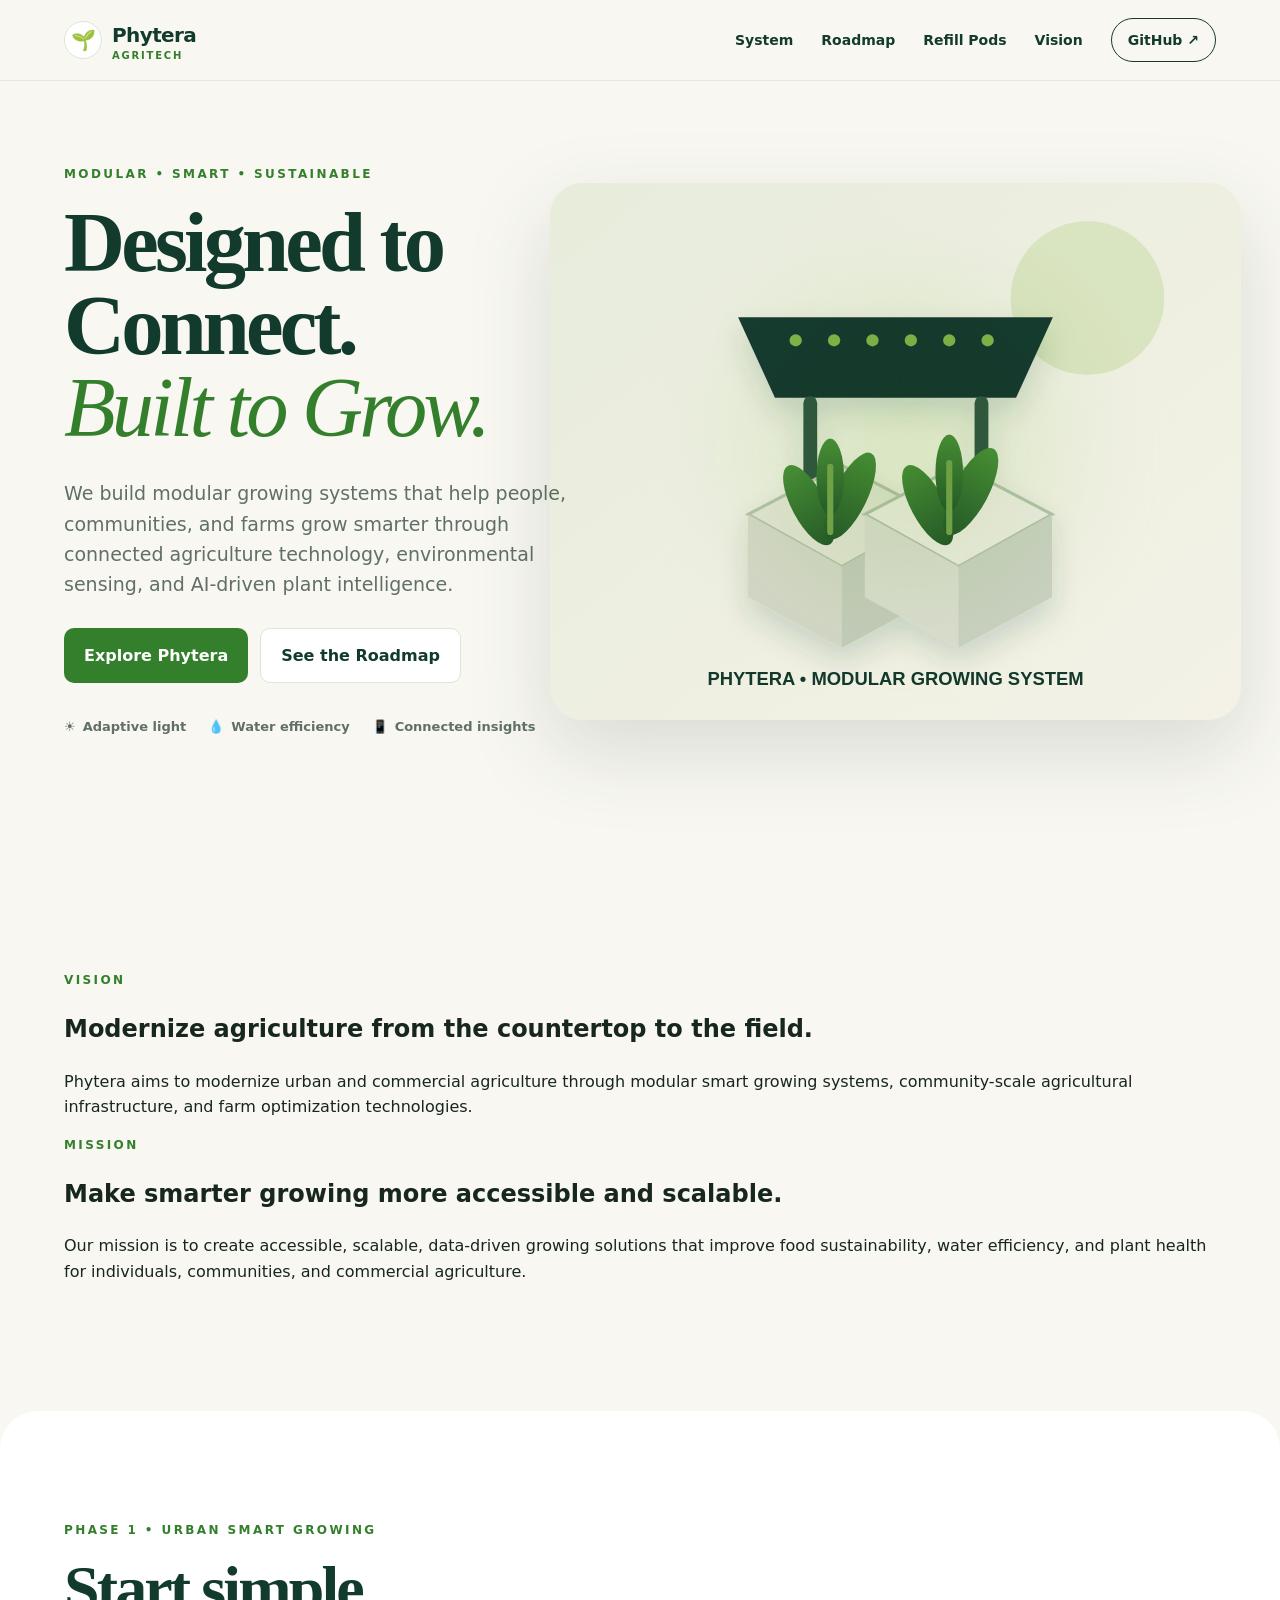
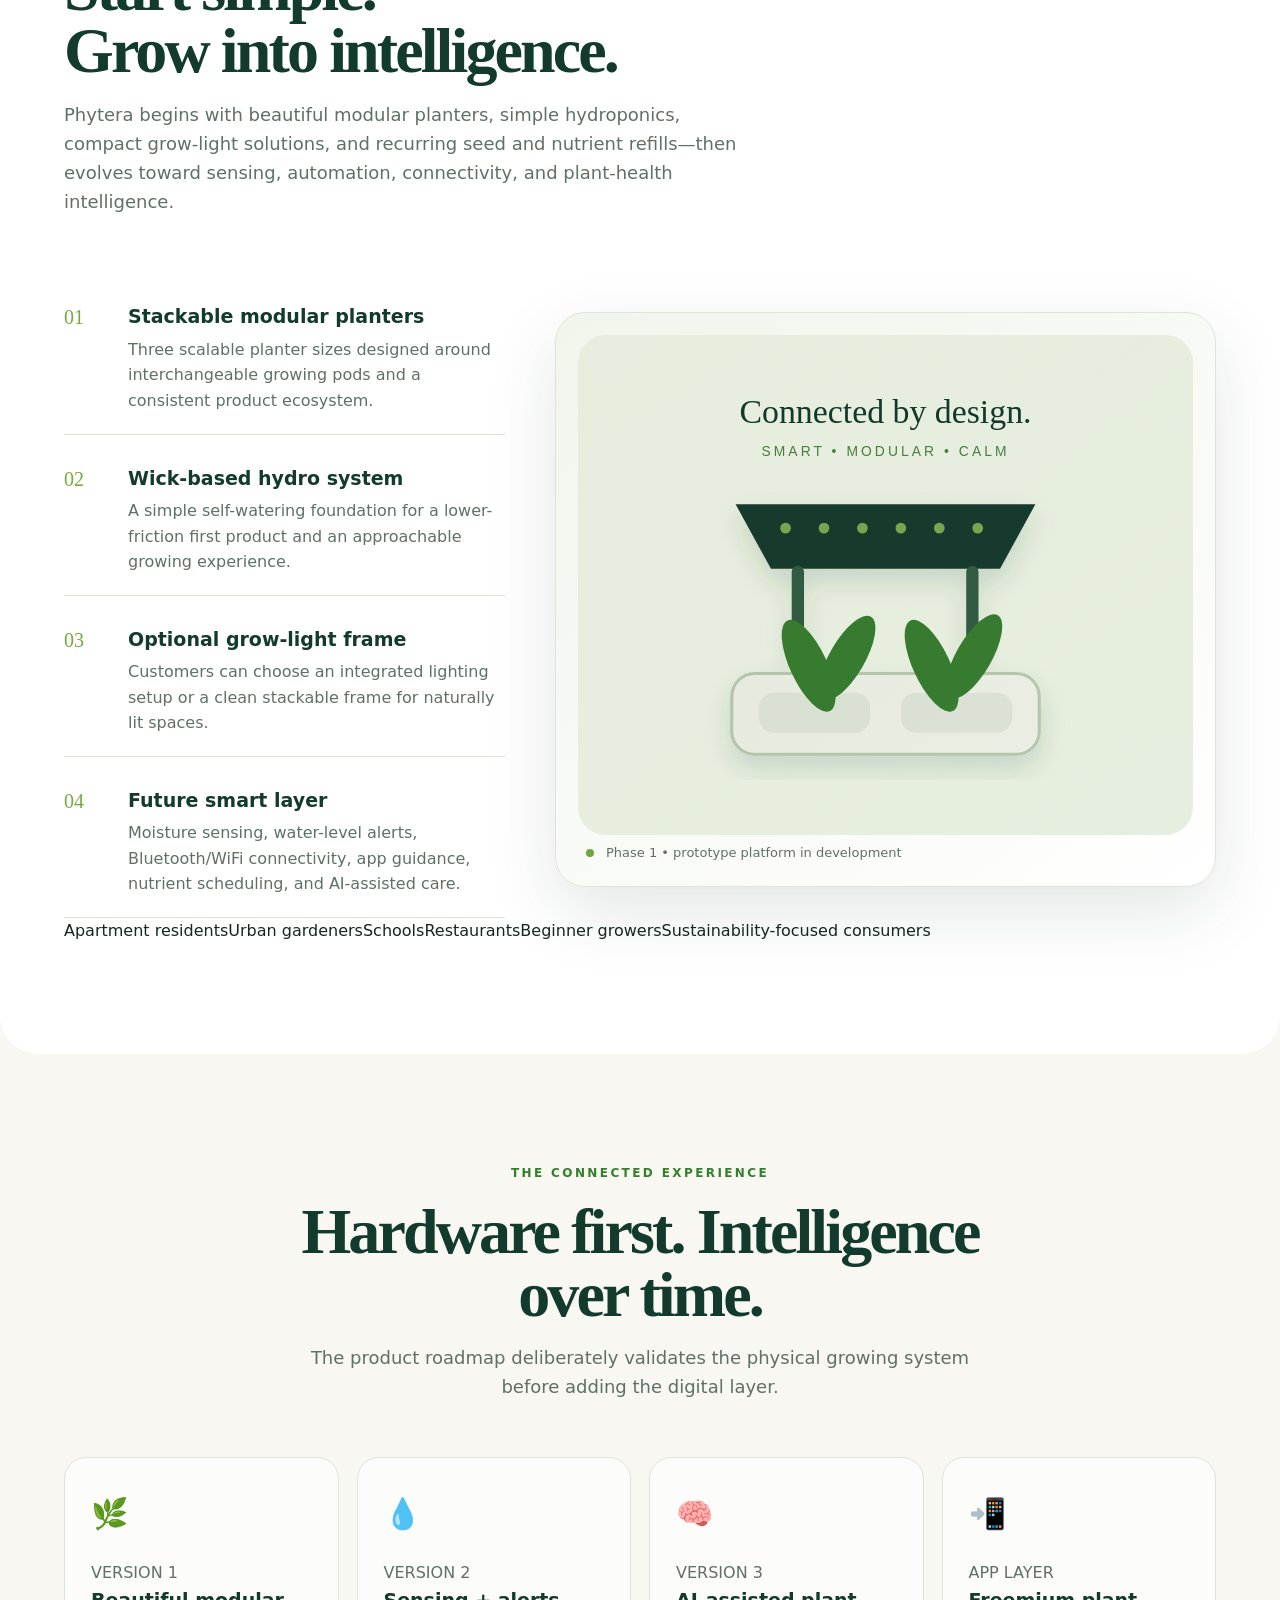
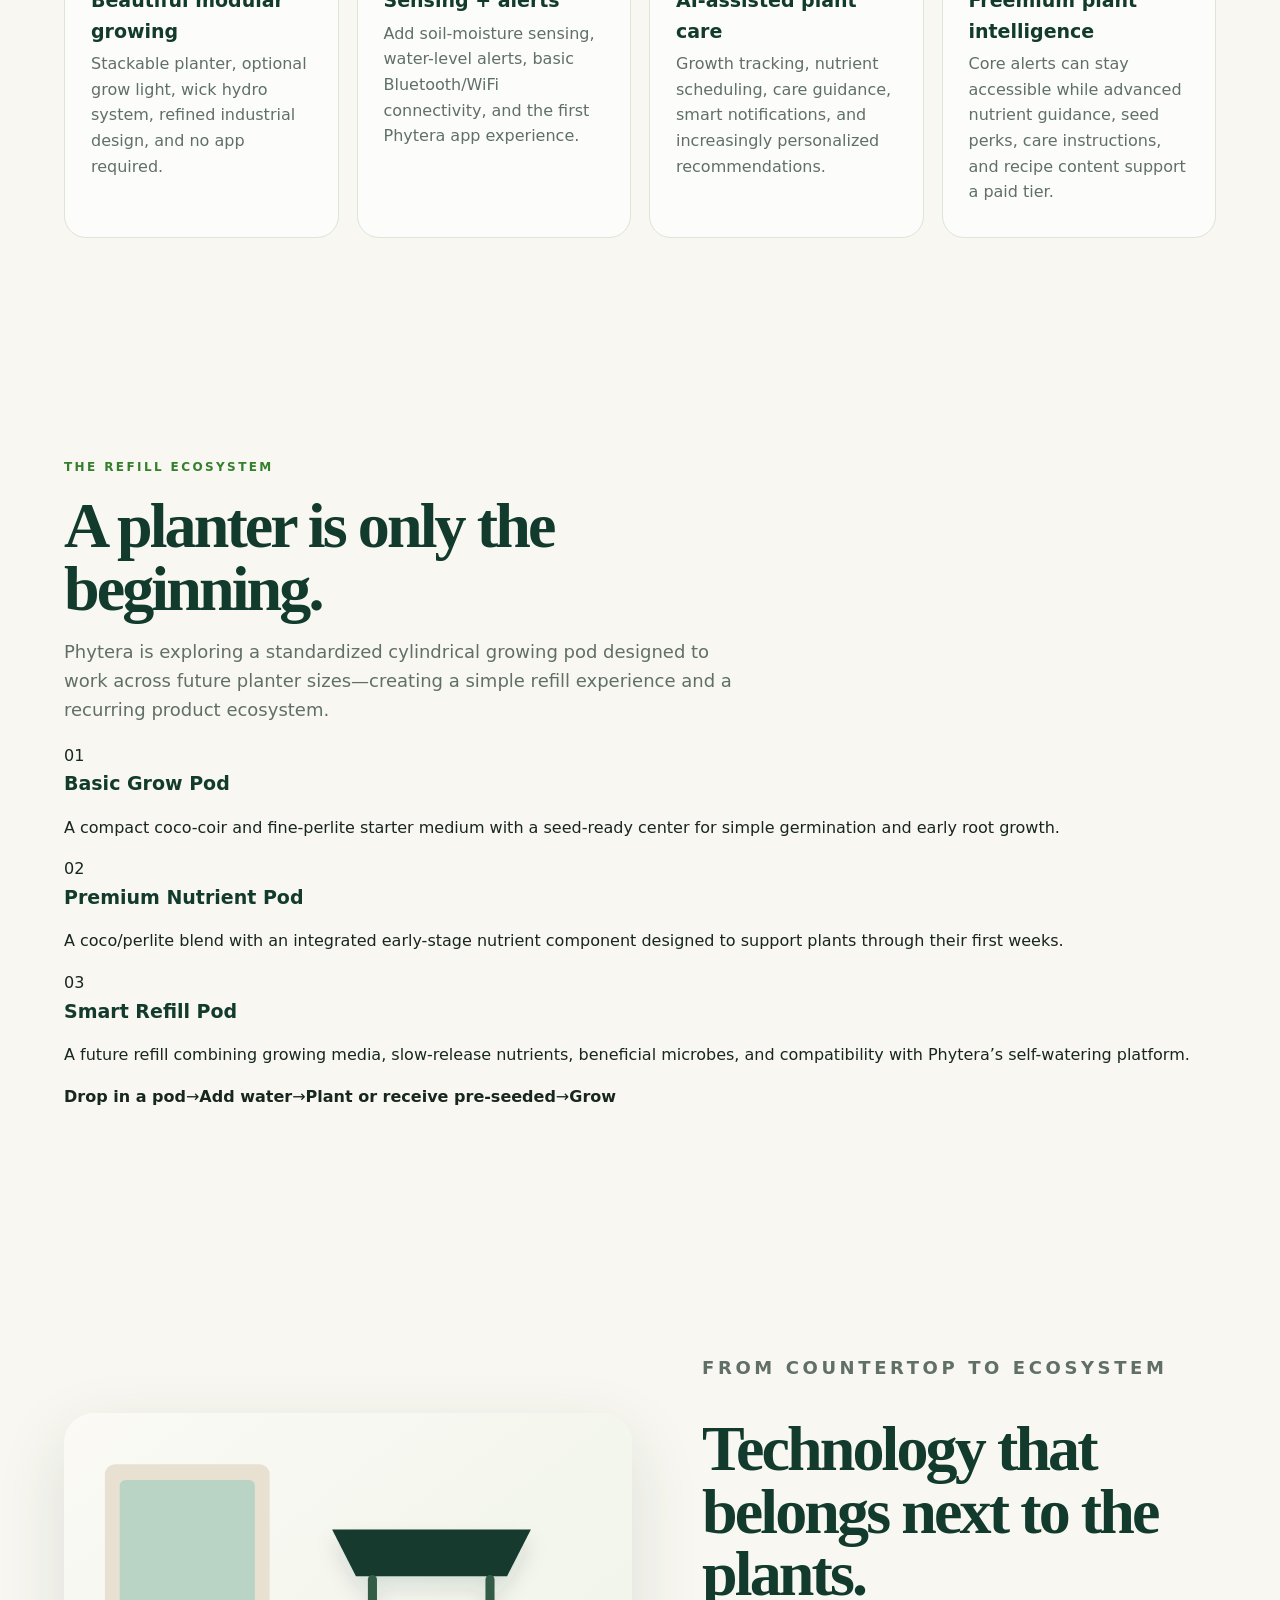
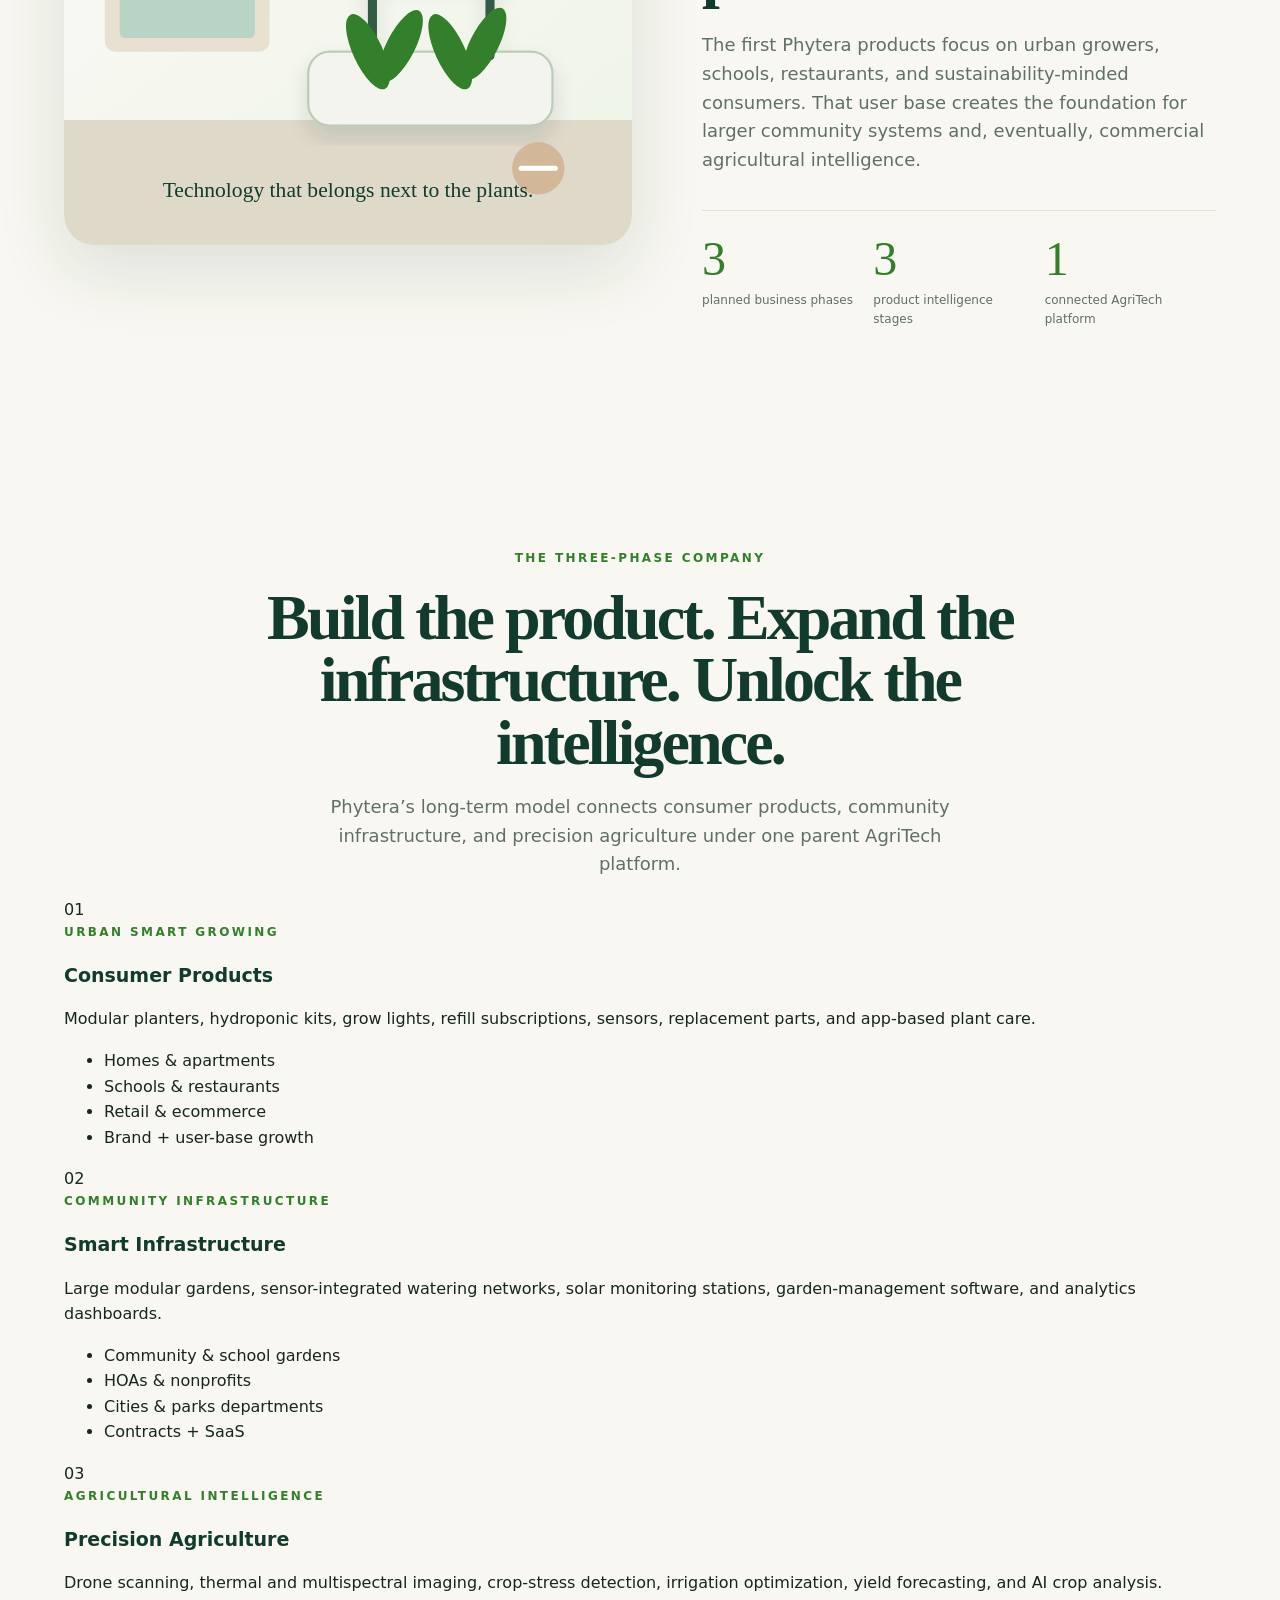
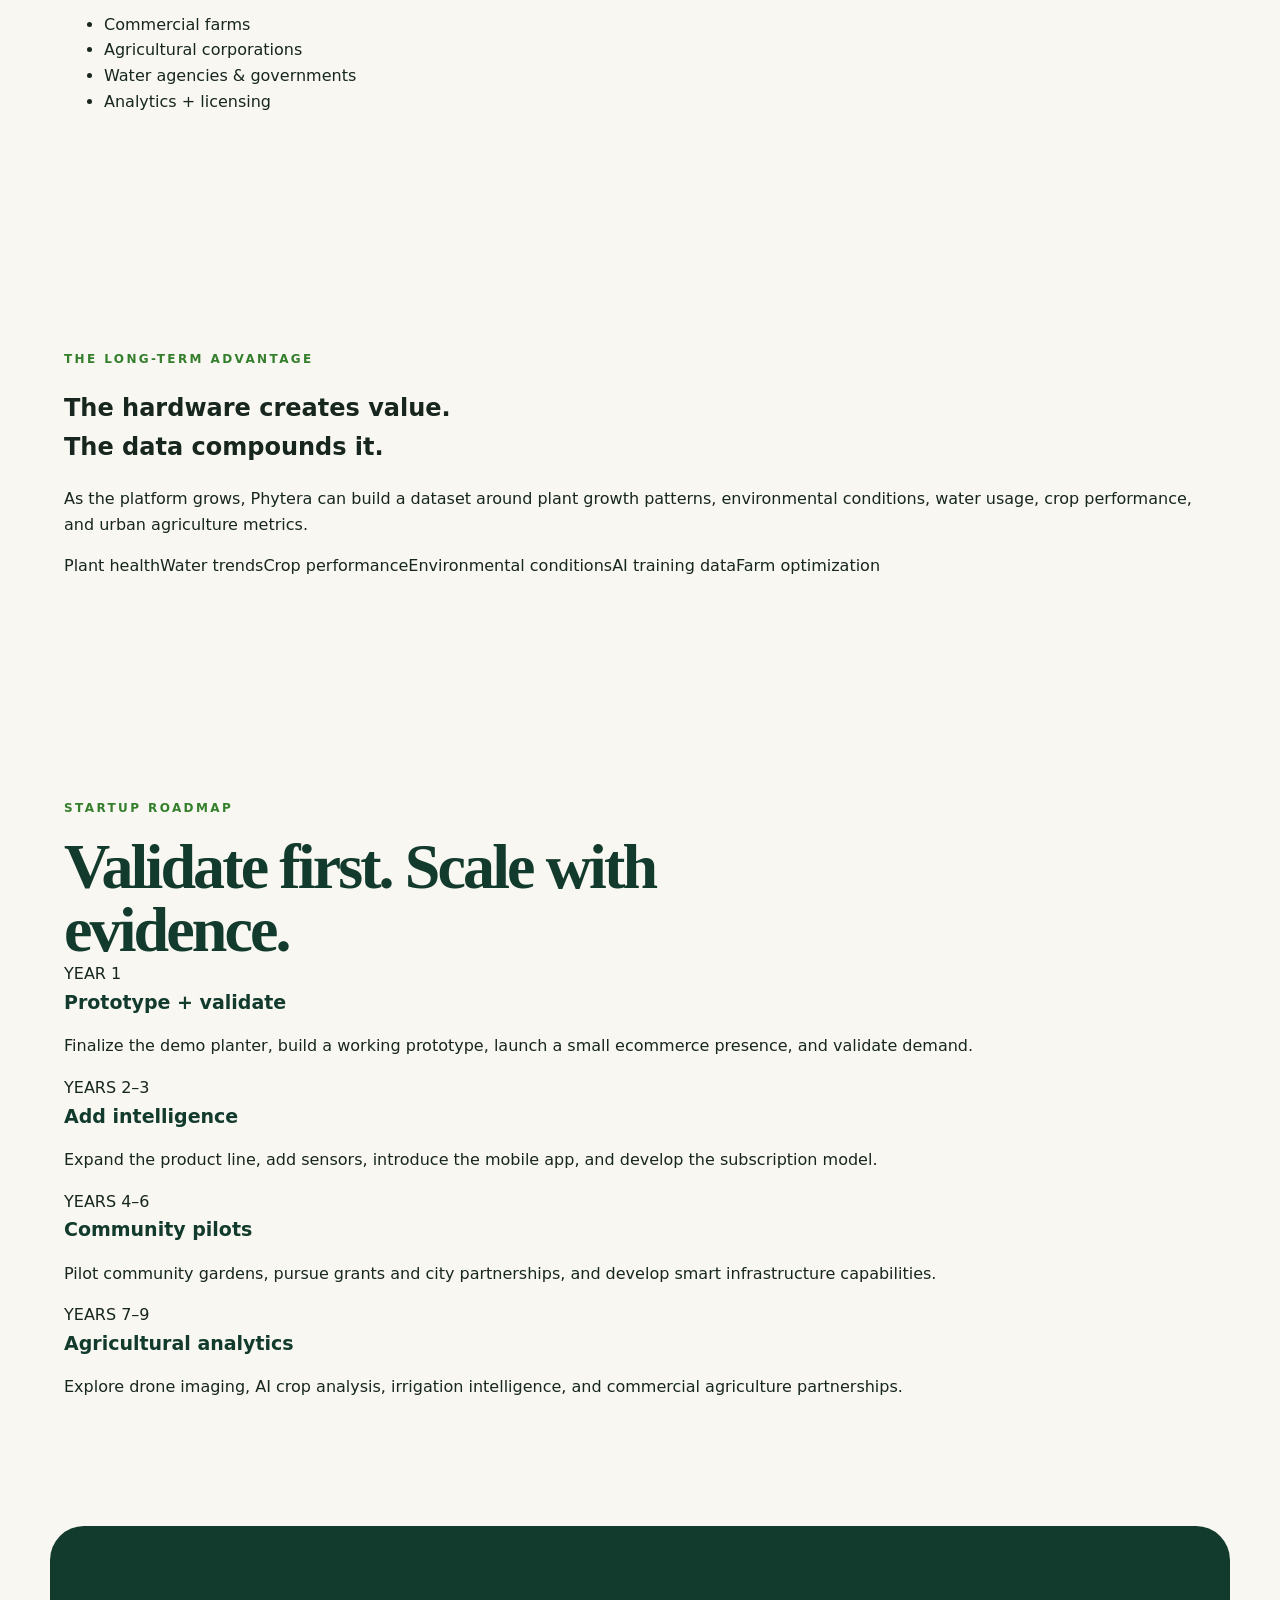
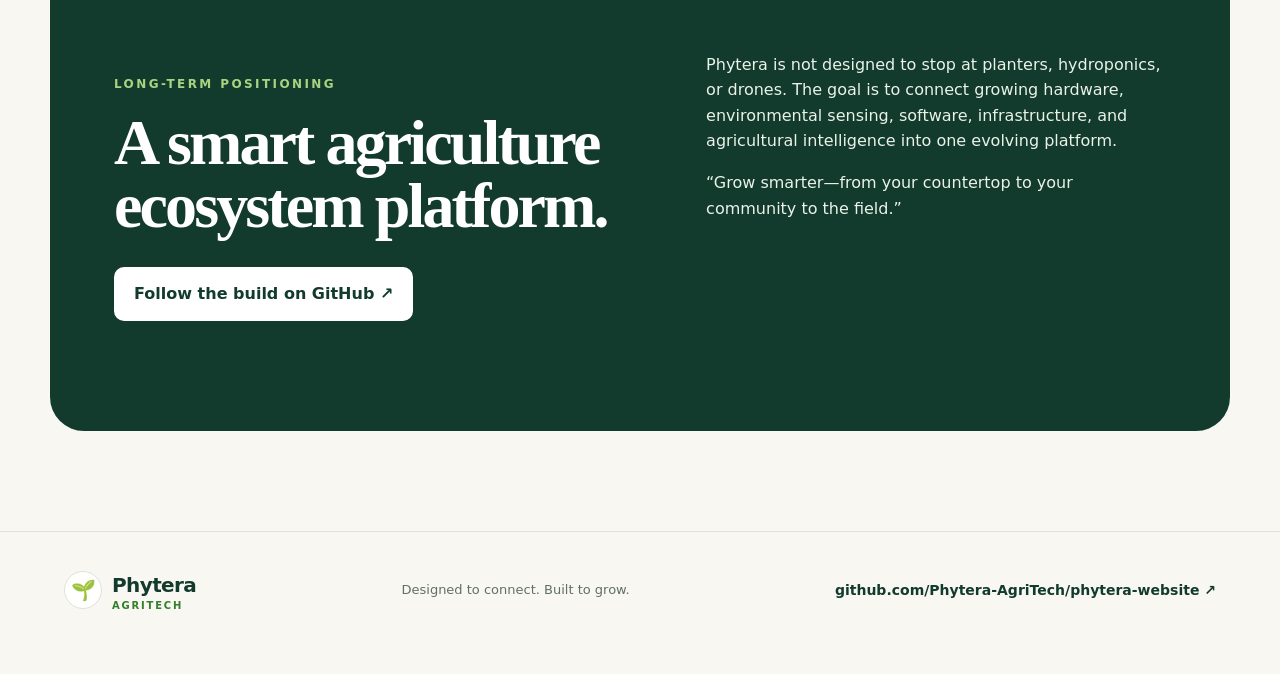
==== index.html @ 075847f1 "Integrate Phytera business vision and product roadmap" ====
<!doctype html>
<html lang="en">
<head>
  <meta charset="utf-8" />
  <meta name="viewport" content="width=device-width,initial-scale=1" />
  <meta name="description" content="Phytera AgriTech builds modular growing systems that help people, communities, and farms grow smarter through connected agriculture technology." />
  <title>Phytera AgriTech | Designed to Connect. Built to Grow.</title>
  <link rel="stylesheet" href="styles.css" />
</head>
<body>
  <header class="site-header">
    <a class="brand" href="#top" aria-label="Phytera AgriTech home">
      <span class="brand-mark">🌱</span><span>Phytera <small>AgriTech</small></span>
    </a>
    <button class="menu" aria-label="Toggle navigation" aria-expanded="false">☰</button>
    <nav>
      <a href="#system">System</a>
      <a href="#phases">Roadmap</a>
      <a href="#pods">Refill Pods</a>
      <a href="#vision">Vision</a>
      <a class="github" href="https://github.com/Phytera-AgriTech/phytera-website" target="_blank" rel="noreferrer">GitHub ↗</a>
    </nav>
  </header>

  <main id="top">
    <section class="hero section">
      <div class="hero-copy reveal">
        <p class="eyebrow">MODULAR • SMART • SUSTAINABLE</p>
        <h1>Designed to Connect.<br><em>Built to Grow.</em></h1>
        <p class="lead">We build modular growing systems that help people, communities, and farms grow smarter through connected agriculture technology, environmental sensing, and AI-driven plant intelligence.</p>
        <div class="actions">
          <a class="btn primary" href="#system">Explore Phytera</a>
          <a class="btn secondary" href="#phases">See the Roadmap</a>
        </div>
        <div class="mini-grid">
          <span>☀️ <b>Adaptive light</b></span>
          <span>💧 <b>Water efficiency</b></span>
          <span>📱 <b>Connected insights</b></span>
        </div>
      </div>
      <div class="hero-art reveal"><div class="glow"></div><img src="assets/phytera-hero.svg" alt="Phytera modular growing system concept" /></div>
    </section>

    <section class="purpose section">
      <div class="purpose-grid">
        <article class="purpose-card reveal">
          <p class="eyebrow">VISION</p>
          <h2>Modernize agriculture from the countertop to the field.</h2>
          <p>Phytera aims to modernize urban and commercial agriculture through modular smart growing systems, community-scale agricultural infrastructure, and farm optimization technologies.</p>
        </article>
        <article class="purpose-card reveal">
          <p class="eyebrow">MISSION</p>
          <h2>Make smarter growing more accessible and scalable.</h2>
          <p>Our mission is to create accessible, scalable, data-driven growing solutions that improve food sustainability, water efficiency, and plant health for individuals, communities, and commercial agriculture.</p>
        </article>
      </div>
    </section>

    <section id="system" class="section system">
      <div class="section-heading reveal">
        <p class="eyebrow">PHASE 1 • URBAN SMART GROWING</p>
        <h2>Start simple.<br>Grow into intelligence.</h2>
        <p>Phytera begins with beautiful modular planters, simple hydroponics, compact grow-light solutions, and recurring seed and nutrient refills—then evolves toward sensing, automation, connectivity, and plant-health intelligence.</p>
      </div>
      <div class="system-layout">
        <div class="feature-list reveal">
          <article><span>01</span><div><h3>Stackable modular planters</h3><p>Three scalable planter sizes designed around interchangeable growing pods and a consistent product ecosystem.</p></div></article>
          <article><span>02</span><div><h3>Wick-based hydro system</h3><p>A simple self-watering foundation for a lower-friction first product and an approachable growing experience.</p></div></article>
          <article><span>03</span><div><h3>Optional grow-light frame</h3><p>Customers can choose an integrated lighting setup or a clean stackable frame for naturally lit spaces.</p></div></article>
          <article><span>04</span><div><h3>Future smart layer</h3><p>Moisture sensing, water-level alerts, Bluetooth/WiFi connectivity, app guidance, nutrient scheduling, and AI-assisted care.</p></div></article>
        </div>
        <div class="product-card reveal">
          <img src="assets/phytera-system.svg" alt="Phytera smart garden product concept" />
          <div class="status"><i></i> Phase 1 • prototype platform in development</div>
        </div>
      </div>
      <div class="audience reveal">
        <span>Apartment residents</span><span>Urban gardeners</span><span>Schools</span><span>Restaurants</span><span>Beginner growers</span><span>Sustainability-focused consumers</span>
      </div>
    </section>

    <section id="features" class="features section">
      <div class="section-heading centered reveal">
        <p class="eyebrow">THE CONNECTED EXPERIENCE</p>
        <h2>Hardware first. Intelligence over time.</h2>
        <p>The product roadmap deliberately validates the physical growing system before adding the digital layer.</p>
      </div>
      <div class="cards">
        <article class="card reveal"><div class="icon">🌿</div><p class="card-label">VERSION 1</p><h3>Beautiful modular growing</h3><p>Stackable planter, optional grow light, wick hydro system, refined industrial design, and no app required.</p></article>
        <article class="card reveal"><div class="icon">💧</div><p class="card-label">VERSION 2</p><h3>Sensing + alerts</h3><p>Add soil-moisture sensing, water-level alerts, basic Bluetooth/WiFi connectivity, and the first Phytera app experience.</p></article>
        <article class="card reveal"><div class="icon">🧠</div><p class="card-label">VERSION 3</p><h3>AI-assisted plant care</h3><p>Growth tracking, nutrient scheduling, care guidance, smart notifications, and increasingly personalized recommendations.</p></article>
        <article class="card reveal"><div class="icon">📲</div><p class="card-label">APP LAYER</p><h3>Freemium plant intelligence</h3><p>Core alerts can stay accessible while advanced nutrient guidance, seed perks, care instructions, and recipe content support a paid tier.</p></article>
      </div>
    </section>

    <section id="pods" class="section pods">
      <div class="section-heading reveal">
        <p class="eyebrow">THE REFILL ECOSYSTEM</p>
        <h2>A planter is only the beginning.</h2>
        <p>Phytera is exploring a standardized cylindrical growing pod designed to work across future planter sizes—creating a simple refill experience and a recurring product ecosystem.</p>
      </div>
      <div class="pod-grid">
        <article class="pod-card reveal"><span class="pod-index">01</span><h3>Basic Grow Pod</h3><p>A compact coco-coir and fine-perlite starter medium with a seed-ready center for simple germination and early root growth.</p></article>
        <article class="pod-card reveal"><span class="pod-index">02</span><h3>Premium Nutrient Pod</h3><p>A coco/perlite blend with an integrated early-stage nutrient component designed to support plants through their first weeks.</p></article>
        <article class="pod-card reveal"><span class="pod-index">03</span><h3>Smart Refill Pod</h3><p>A future refill combining growing media, slow-release nutrients, beneficial microbes, and compatibility with Phytera’s self-watering platform.</p></article>
      </div>
      <div class="pod-flow reveal"><strong>Drop in a pod</strong><span>→</span><strong>Add water</strong><span>→</span><strong>Plant or receive pre-seeded</strong><span>→</span><strong>Grow</strong></div>
    </section>

    <section class="showcase section">
      <div class="showcase-image reveal"><img src="assets/phytera-showcase.svg" alt="Phytera modular planter growing herbs in a home environment" /></div>
      <div class="showcase-copy reveal">
        <p class="eyebrow">FROM COUNTERTOP TO ECOSYSTEM</p>
        <h2>Technology that belongs next to the plants.</h2>
        <p>The first Phytera products focus on urban growers, schools, restaurants, and sustainability-minded consumers. That user base creates the foundation for larger community systems and, eventually, commercial agricultural intelligence.</p>
        <div class="stats">
          <div><strong>3</strong><span>planned business phases</span></div>
          <div><strong>3</strong><span>product intelligence stages</span></div>
          <div><strong>1</strong><span>connected AgriTech platform</span></div>
        </div>
      </div>
    </section>

    <section id="phases" class="section phases">
      <div class="section-heading centered reveal">
        <p class="eyebrow">THE THREE-PHASE COMPANY</p>
        <h2>Build the product. Expand the infrastructure. Unlock the intelligence.</h2>
        <p>Phytera’s long-term model connects consumer products, community infrastructure, and precision agriculture under one parent AgriTech platform.</p>
      </div>
      <div class="phase-grid">
        <article class="phase-card reveal">
          <div class="phase-number">01</div>
          <p class="eyebrow">URBAN SMART GROWING</p>
          <h3>Consumer Products</h3>
          <p>Modular planters, hydroponic kits, grow lights, refill subscriptions, sensors, replacement parts, and app-based plant care.</p>
          <ul><li>Homes & apartments</li><li>Schools & restaurants</li><li>Retail & ecommerce</li><li>Brand + user-base growth</li></ul>
        </article>
        <article class="phase-card reveal">
          <div class="phase-number">02</div>
          <p class="eyebrow">COMMUNITY INFRASTRUCTURE</p>
          <h3>Smart Infrastructure</h3>
          <p>Large modular gardens, sensor-integrated watering networks, solar monitoring stations, garden-management software, and analytics dashboards.</p>
          <ul><li>Community & school gardens</li><li>HOAs & nonprofits</li><li>Cities & parks departments</li><li>Contracts + SaaS</li></ul>
        </article>
        <article class="phase-card reveal">
          <div class="phase-number">03</div>
          <p class="eyebrow">AGRICULTURAL INTELLIGENCE</p>
          <h3>Precision Agriculture</h3>
          <p>Drone scanning, thermal and multispectral imaging, crop-stress detection, irrigation optimization, yield forecasting, and AI crop analysis.</p>
          <ul><li>Commercial farms</li><li>Agricultural corporations</li><li>Water agencies & governments</li><li>Analytics + licensing</li></ul>
        </article>
      </div>
    </section>

    <section class="section data-section">
      <div class="data-panel reveal">
        <div>
          <p class="eyebrow">THE LONG-TERM ADVANTAGE</p>
          <h2>The hardware creates value.<br>The data compounds it.</h2>
        </div>
        <div class="data-copy">
          <p>As the platform grows, Phytera can build a dataset around plant growth patterns, environmental conditions, water usage, crop performance, and urban agriculture metrics.</p>
          <div class="data-tags"><span>Plant health</span><span>Water trends</span><span>Crop performance</span><span>Environmental conditions</span><span>AI training data</span><span>Farm optimization</span></div>
        </div>
      </div>
    </section>

    <section class="section timeline">
      <div class="section-heading reveal">
        <p class="eyebrow">STARTUP ROADMAP</p>
        <h2>Validate first. Scale with evidence.</h2>
      </div>
      <div class="timeline-grid">
        <article class="timeline-card reveal"><span>YEAR 1</span><h3>Prototype + validate</h3><p>Finalize the demo planter, build a working prototype, launch a small ecommerce presence, and validate demand.</p></article>
        <article class="timeline-card reveal"><span>YEARS 2–3</span><h3>Add intelligence</h3><p>Expand the product line, add sensors, introduce the mobile app, and develop the subscription model.</p></article>
        <article class="timeline-card reveal"><span>YEARS 4–6</span><h3>Community pilots</h3><p>Pilot community gardens, pursue grants and city partnerships, and develop smart infrastructure capabilities.</p></article>
        <article class="timeline-card reveal"><span>YEARS 7–9</span><h3>Agricultural analytics</h3><p>Explore drone imaging, AI crop analysis, irrigation intelligence, and commercial agriculture partnerships.</p></article>
      </div>
    </section>

    <section id="vision" class="vision section reveal">
      <div>
        <p class="eyebrow">LONG-TERM POSITIONING</p>
        <h2>A smart agriculture ecosystem platform.</h2>
      </div>
      <div>
        <p>Phytera is not designed to stop at planters, hydroponics, or drones. The goal is to connect growing hardware, environmental sensing, software, infrastructure, and agricultural intelligence into one evolving platform.</p>
        <p class="vision-quote">“Grow smarter—from your countertop to your community to the field.”</p>
      </div>
      <a class="btn light" href="https://github.com/Phytera-AgriTech/phytera-website" target="_blank" rel="noreferrer">Follow the build on GitHub ↗</a>
    </section>
  </main>

  <footer>
    <a class="brand" href="#top"><span class="brand-mark">🌱</span><span>Phytera <small>AgriTech</small></span></a>
    <p>Designed to connect. Built to grow.</p>
    <a href="https://github.com/Phytera-AgriTech/phytera-website" target="_blank" rel="noreferrer">github.com/Phytera-AgriTech/phytera-website ↗</a>
  </footer>
  <script src="script.js"></script>
</body>
</html>
---- styles.css ----
:root{--ink:#123b2d;--green:#347f2c;--lime:#77a93d;--sage:#e9f0e2;--cream:#f8f7f1;--muted:#607066;--line:#dce5d8;--white:#fff;--shadow:0 24px 70px rgba(24,60,42,.12)}*{box-sizing:border-box}html{scroll-behavior:smooth}body{margin:0;background:var(--cream);color:#17261f;font-family:Inter,ui-sans-serif,system-ui,-apple-system,BlinkMacSystemFont,"Segoe UI",sans-serif;line-height:1.6}.site-header{position:sticky;top:0;z-index:20;display:flex;align-items:center;justify-content:space-between;padding:18px clamp(22px,5vw,72px);background:rgba(248,247,241,.86);backdrop-filter:blur(16px);border-bottom:1px solid rgba(18,59,45,.08)}.brand{display:flex;gap:10px;align-items:center;color:var(--ink);text-decoration:none;font-weight:800;font-size:20px;letter-spacing:-.03em}.brand small{display:block;font-size:10px;letter-spacing:.18em;text-transform:uppercase;color:var(--green);line-height:1}.brand-mark{display:grid;place-items:center;width:38px;height:38px;border:1px solid var(--line);border-radius:50%;background:#fff}.site-header nav{display:flex;align-items:center;gap:28px}.site-header nav a,footer a{color:var(--ink);text-decoration:none;font-weight:650;font-size:14px}.site-header .github{padding:10px 16px;border:1px solid var(--ink);border-radius:999px}.menu{display:none;background:none;border:0;font-size:24px;color:var(--ink)}.section{max-width:1320px;margin:auto;padding:110px clamp(22px,5vw,72px)}.hero{min-height:780px;display:grid;grid-template-columns:.9fr 1.1fr;align-items:center;gap:30px;padding-top:70px}.eyebrow{font-size:12px;letter-spacing:.2em;font-weight:800;color:var(--green);margin:0 0 18px}.hero h1,.section-heading h2,.showcase h2,.vision h2{font-family:Georgia,"Times New Roman",serif;color:var(--ink);letter-spacing:-.045em;line-height:.98;margin:0}.hero h1{font-size:clamp(52px,6.6vw,100px)}.hero h1 em{font-weight:400;color:var(--green)}.lead{max-width:650px;font-size:19px;color:var(--muted);margin:28px 0}.actions{display:flex;gap:12px;flex-wrap:wrap}.btn{display:inline-flex;align-items:center;justify-content:center;padding:14px 20px;border-radius:10px;text-decoration:none;font-weight:800;transition:.2s transform,.2s box-shadow}.btn:hover{transform:translateY(-2px);box-shadow:0 10px 30px rgba(30,80,50,.15)}.primary{background:var(--green);color:#fff}.secondary{border:1px solid var(--line);color:var(--ink);background:#fff}.mini-grid{display:flex;gap:22px;flex-wrap:wrap;margin-top:34px;color:var(--muted);font-size:13px}.mini-grid span{display:flex;gap:7px}.hero-art{position:relative;min-width:0}.hero-art img{position:relative;width:112%;margin-left:-8%;display:block;filter:drop-shadow(0 30px 40px rgba(30,60,40,.14));mix-blend-mode:multiply}.glow{position:absolute;inset:15% 5%;background:radial-gradient(circle,#dfeccb 0,rgba(223,236,203,0) 65%);filter:blur(30px)}.system{background:#fff;border-radius:38px}.section-heading{max-width:760px}.section-heading h2,.showcase h2,.vision h2{font-size:clamp(42px,5vw,72px)}.section-heading>p:last-child{font-size:18px;color:var(--muted);max-width:680px}.system-layout{display:grid;grid-template-columns:.8fr 1.2fr;gap:50px;align-items:center;margin-top:65px}.feature-list{display:grid;gap:8px}.feature-list article{display:grid;grid-template-columns:48px 1fr;gap:16px;padding:20px 0;border-bottom:1px solid var(--line)}.feature-list article>span{font-family:Georgia,serif;font-size:20px;color:var(--lime)}h3{margin:0 0 5px;color:var(--ink);font-size:19px}.feature-list p,.card p,.showcase-copy>p{margin:0;color:var(--muted)}.product-card{background:linear-gradient(145deg,#f1f5ec,#fff);border:1px solid var(--line);border-radius:30px;padding:22px;box-shadow:var(--shadow)}.product-card img{width:100%;display:block;border-radius:20px;mix-blend-mode:multiply}.status{margin:8px 8px 0;font-size:13px;color:var(--muted)}.status i{display:inline-block;width:8px;height:8px;background:#70a642;border-radius:50%;margin-right:8px}.centered{text-align:center;margin:auto}.centered>p:last-child{margin-left:auto;margin-right:auto}.cards{display:grid;grid-template-columns:repeat(4,1fr);gap:18px;margin-top:55px}.card{padding:32px 26px;border:1px solid var(--line);border-radius:22px;background:rgba(255,255,255,.65)}.icon{font-size:30px;margin-bottom:22px}.showcase{display:grid;grid-template-columns:1.05fr .95fr;gap:70px;align-items:center}.showcase-image img{width:100%;display:block;border-radius:30px;box-shadow:var(--shadow)}.showcase-copy>p{font-size:18px;margin:25px 0 35px}.stats{display:grid;grid-template-columns:repeat(3,1fr);border-top:1px solid var(--line);padding-top:24px}.stats div{padding-right:12px}.stats strong{display:block;font:48px/1 Georgia,serif;color:var(--green)}.stats span{display:block;color:var(--muted);font-size:12px;margin-top:8px}.vision{max-width:1180px;margin-bottom:100px;border-radius:34px;background:var(--ink);color:#eaf2ea;display:grid;grid-template-columns:1.1fr .9fr;gap:30px;align-items:end}.vision .eyebrow{color:#a9d47f}.vision h2{color:#fff}.vision>p{font-size:18px;color:#cbd9cf}.light{background:#fff;color:var(--ink);width:max-content}footer{max-width:1320px;margin:auto;padding:35px clamp(22px,5vw,72px) 60px;border-top:1px solid var(--line);display:flex;justify-content:space-between;align-items:center;gap:20px;color:var(--muted);font-size:13px}.reveal{opacity:0;transform:translateY(18px);transition:.7s ease}.reveal.visible{opacity:1;transform:none}@media(max-width:900px){.menu{display:block}.site-header nav{display:none;position:absolute;left:20px;right:20px;top:76px;padding:22px;flex-direction:column;align-items:stretch;background:#fff;border:1px solid var(--line);border-radius:16px;box-shadow:var(--shadow)}.site-header nav.open{display:flex}.hero,.system-layout,.showcase,.vision{grid-template-columns:1fr}.hero{min-height:auto;padding-top:65px}.hero-art{order:-1}.hero-art img{width:100%;margin:0}.cards{grid-template-columns:1fr 1fr}.showcase{gap:35px}.vision{margin-left:18px;margin-right:18px}.section{padding-top:80px;padding-bottom:80px}footer{flex-direction:column;align-items:flex-start}}@media(max-width:560px){.cards{grid-template-columns:1fr}.hero h1{font-size:49px}.section-heading h2,.showcase h2,.vision h2{font-size:42px}.mini-grid{display:grid}.stats strong{font-size:38px}.vision{border-radius:24px}footer{padding-bottom:40px}}
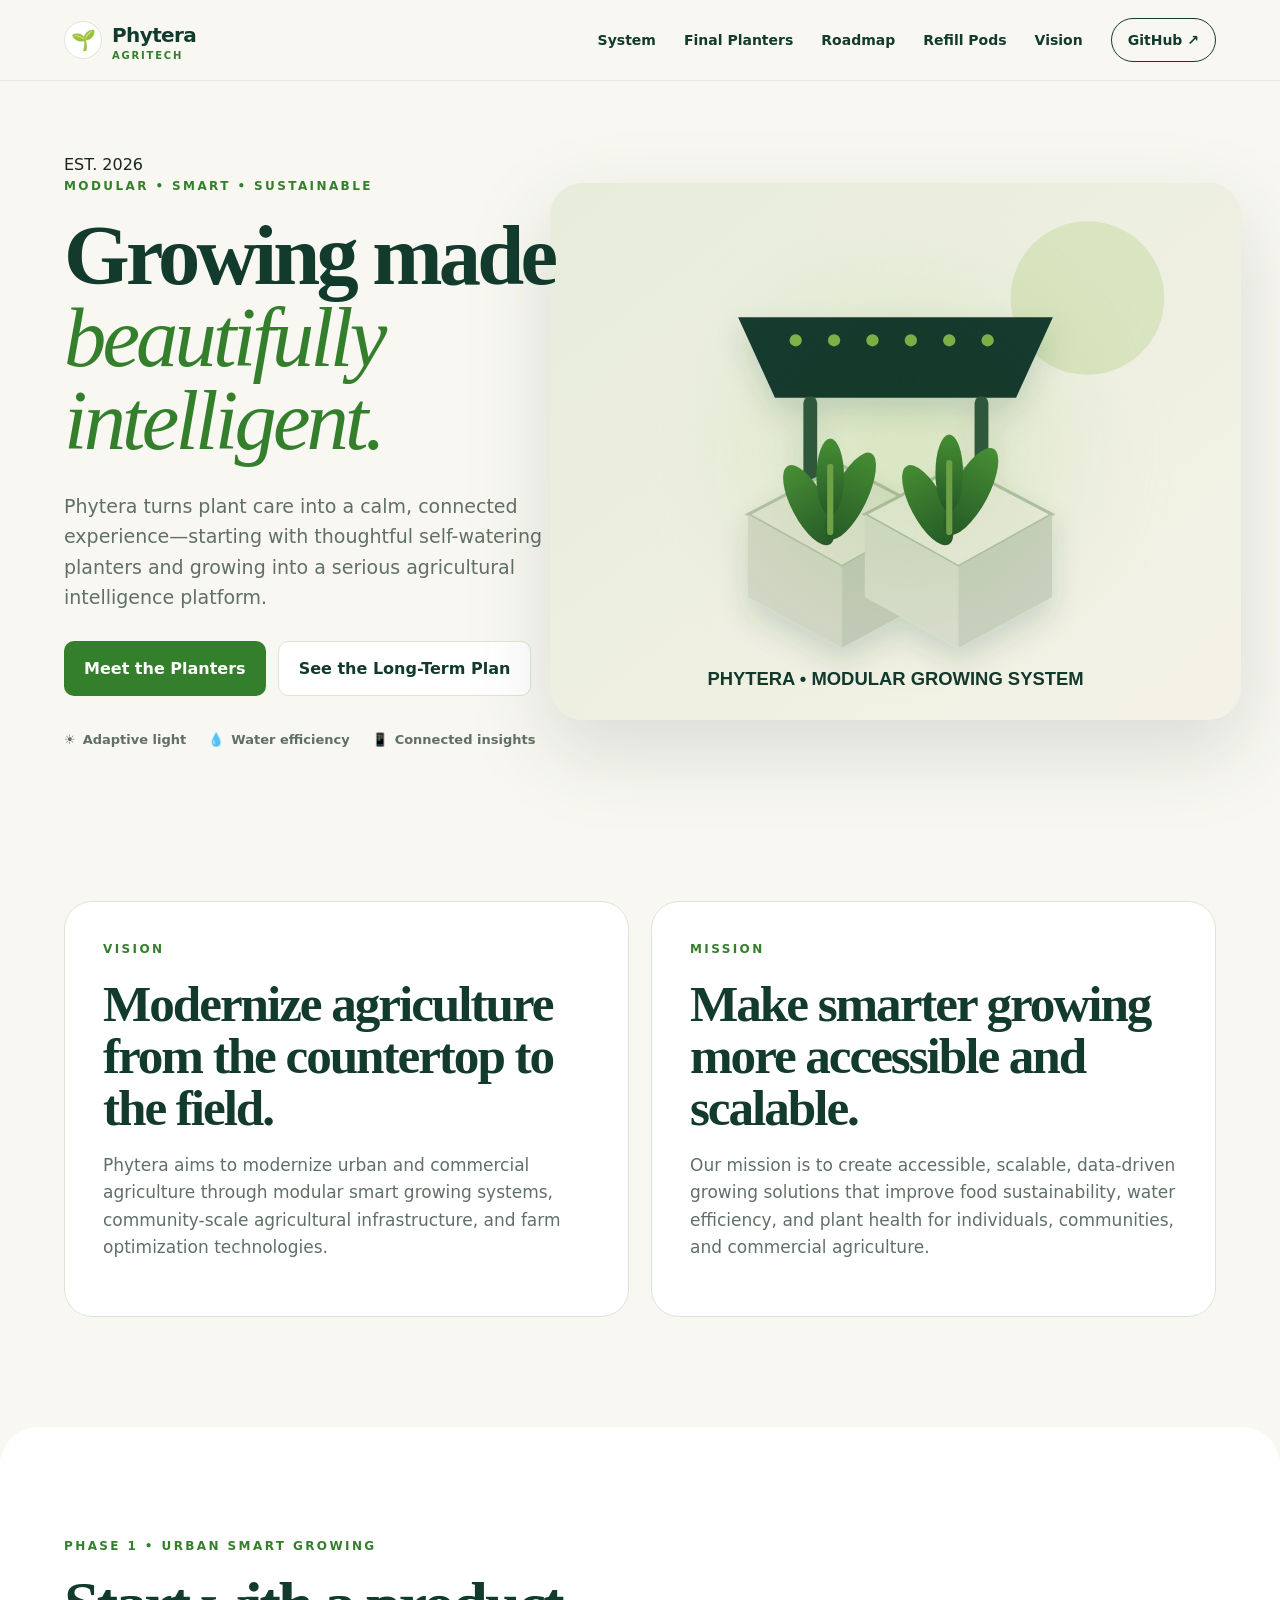
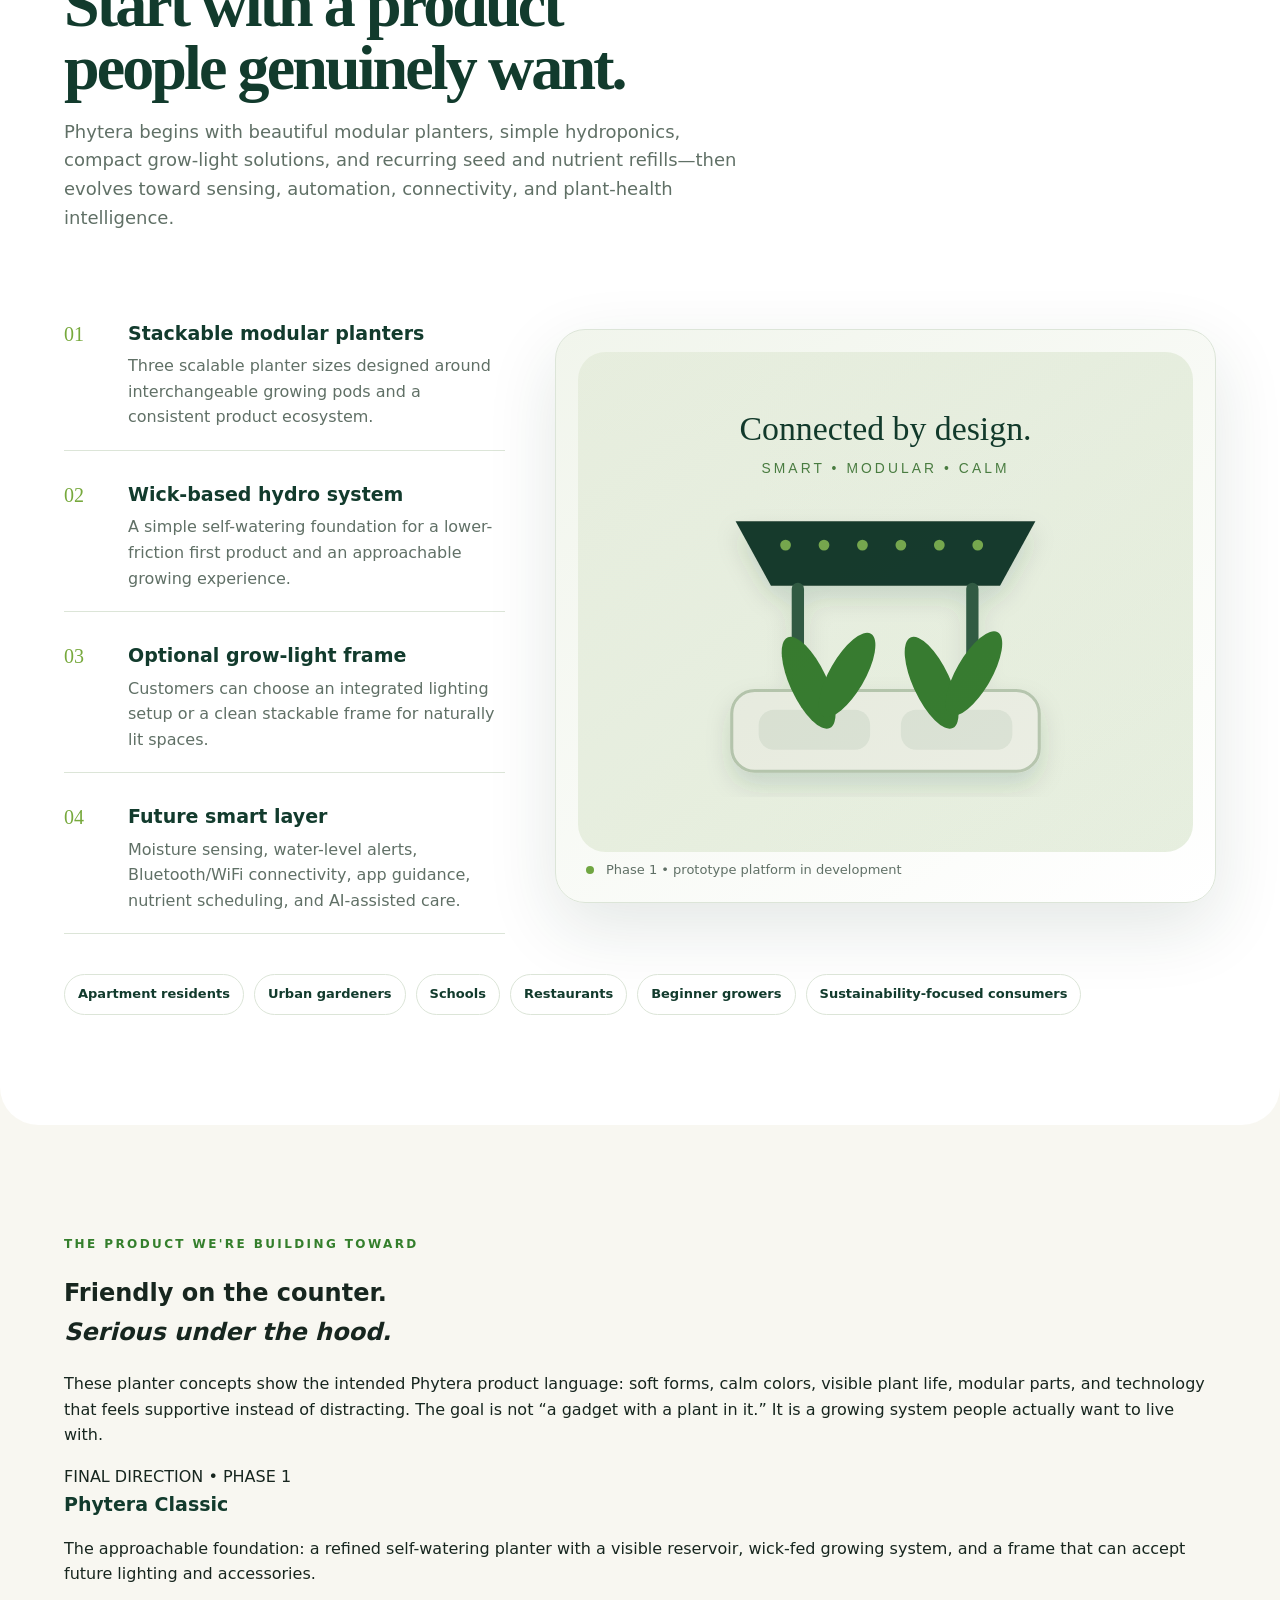
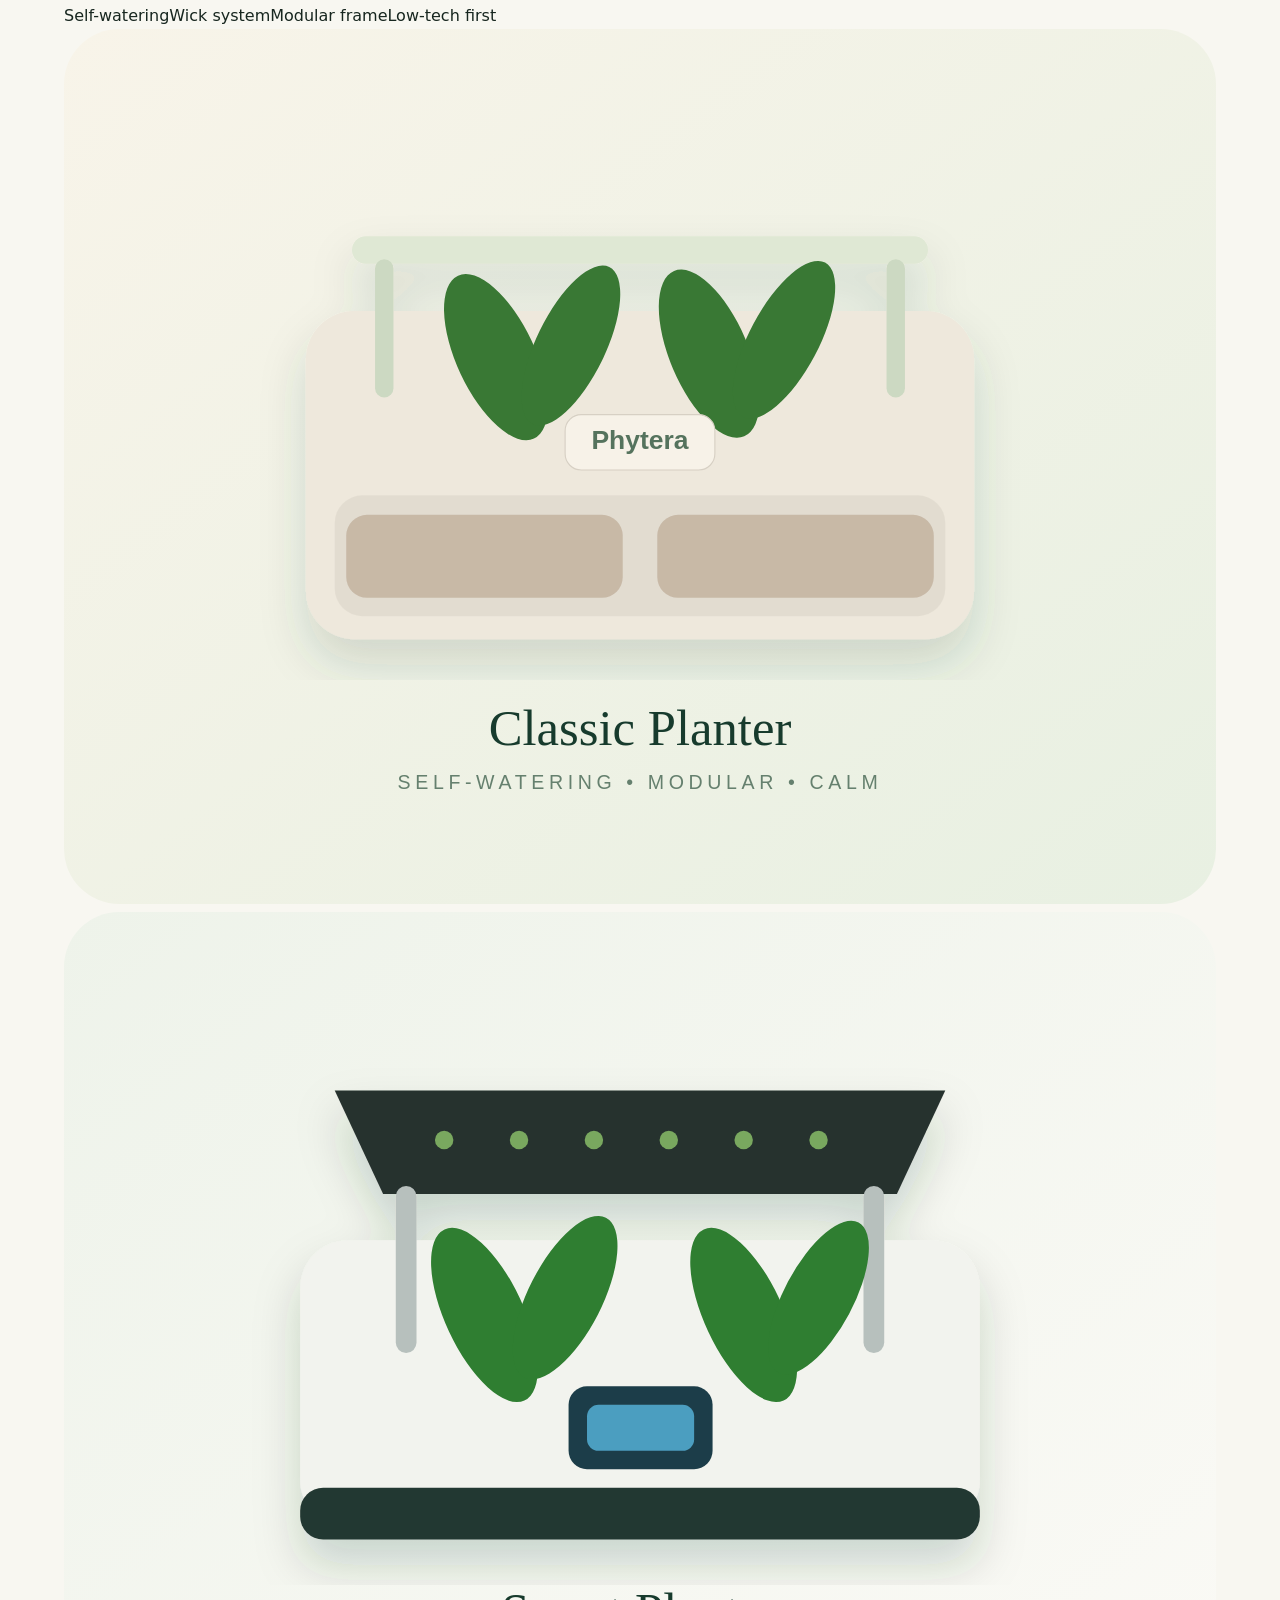
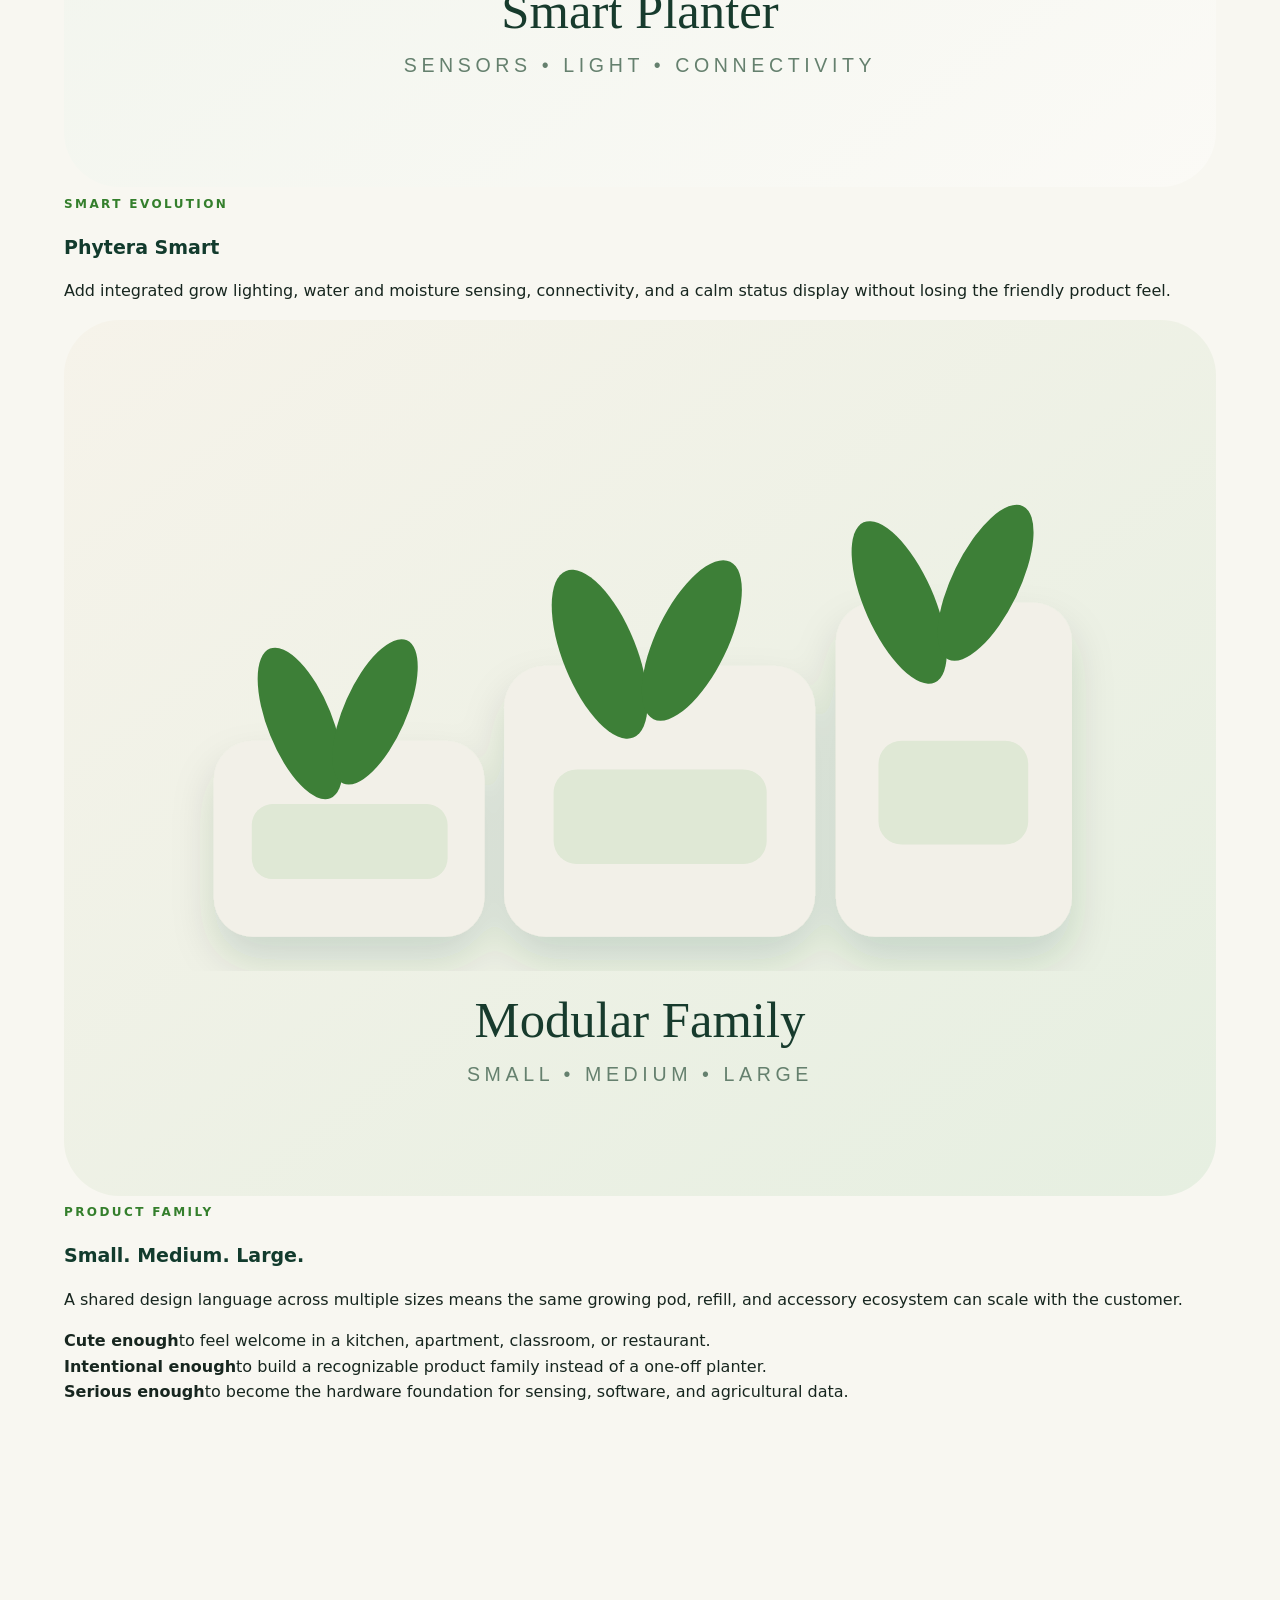
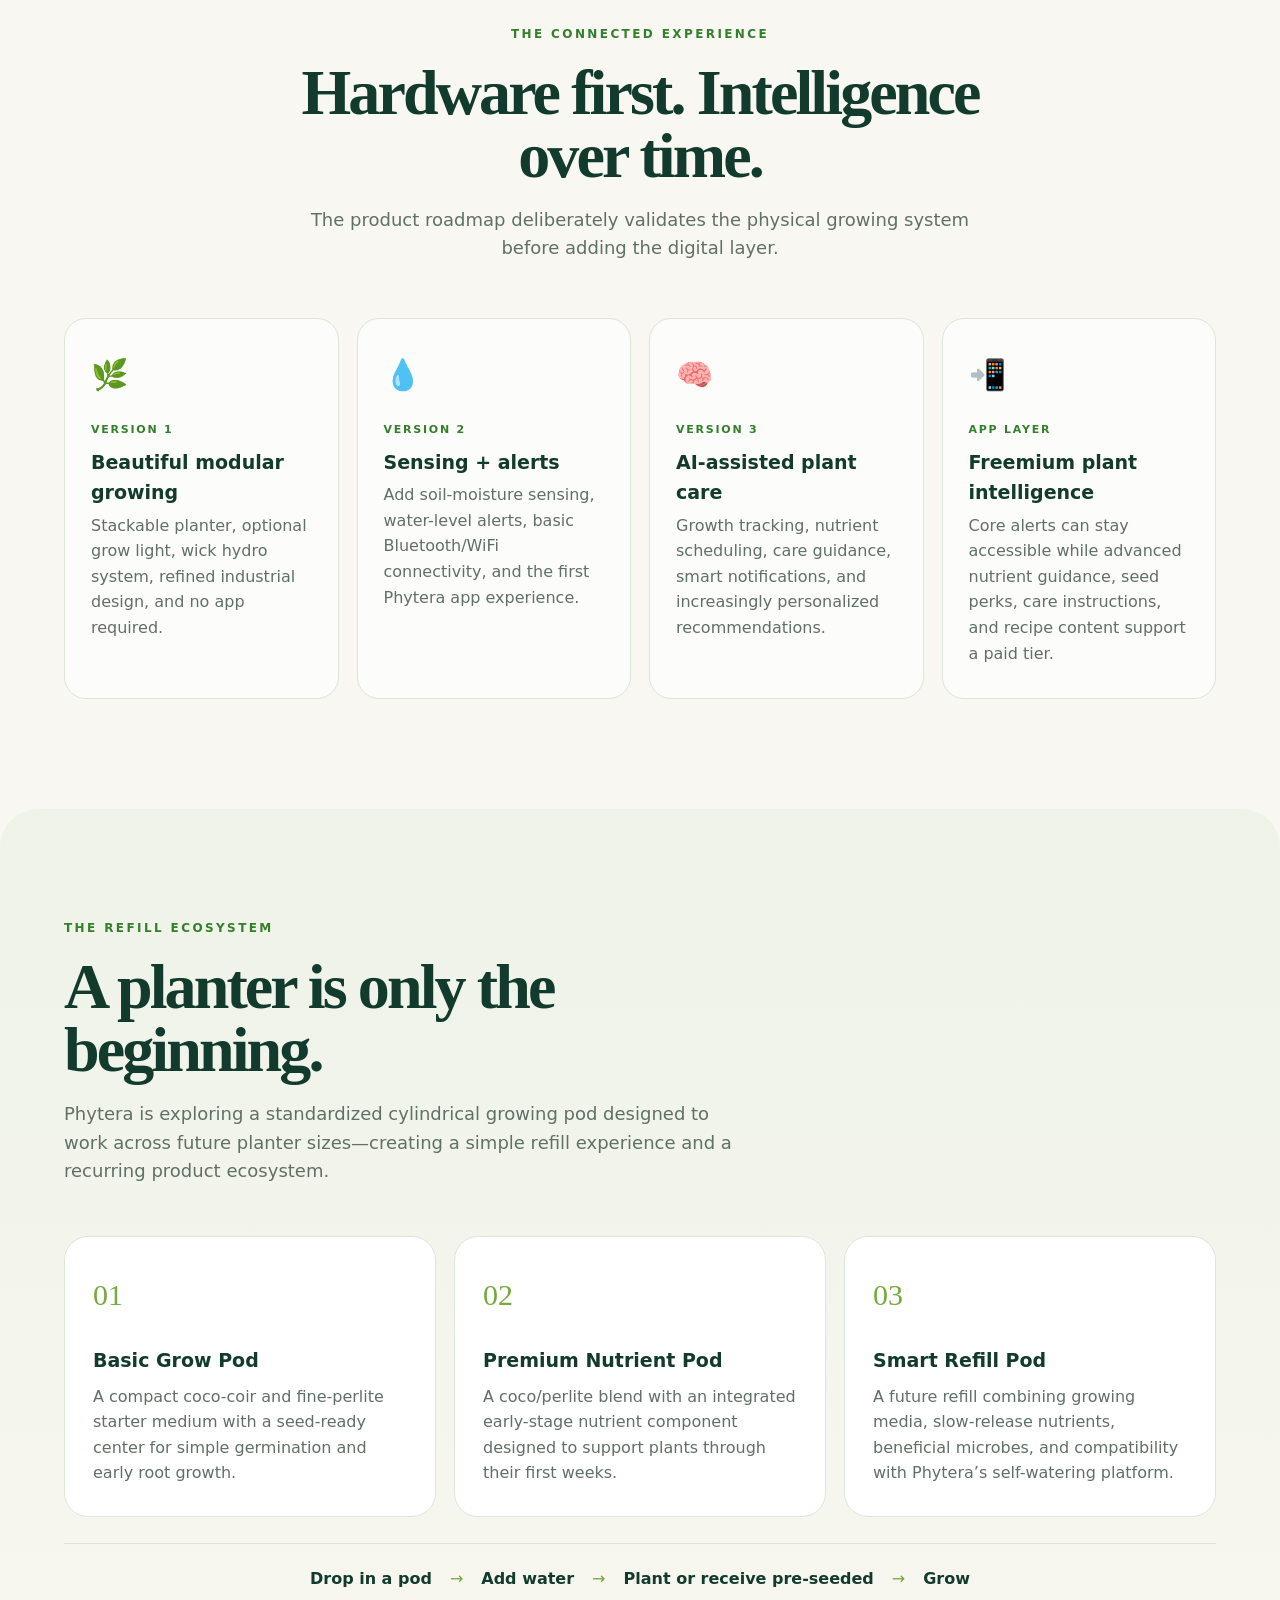
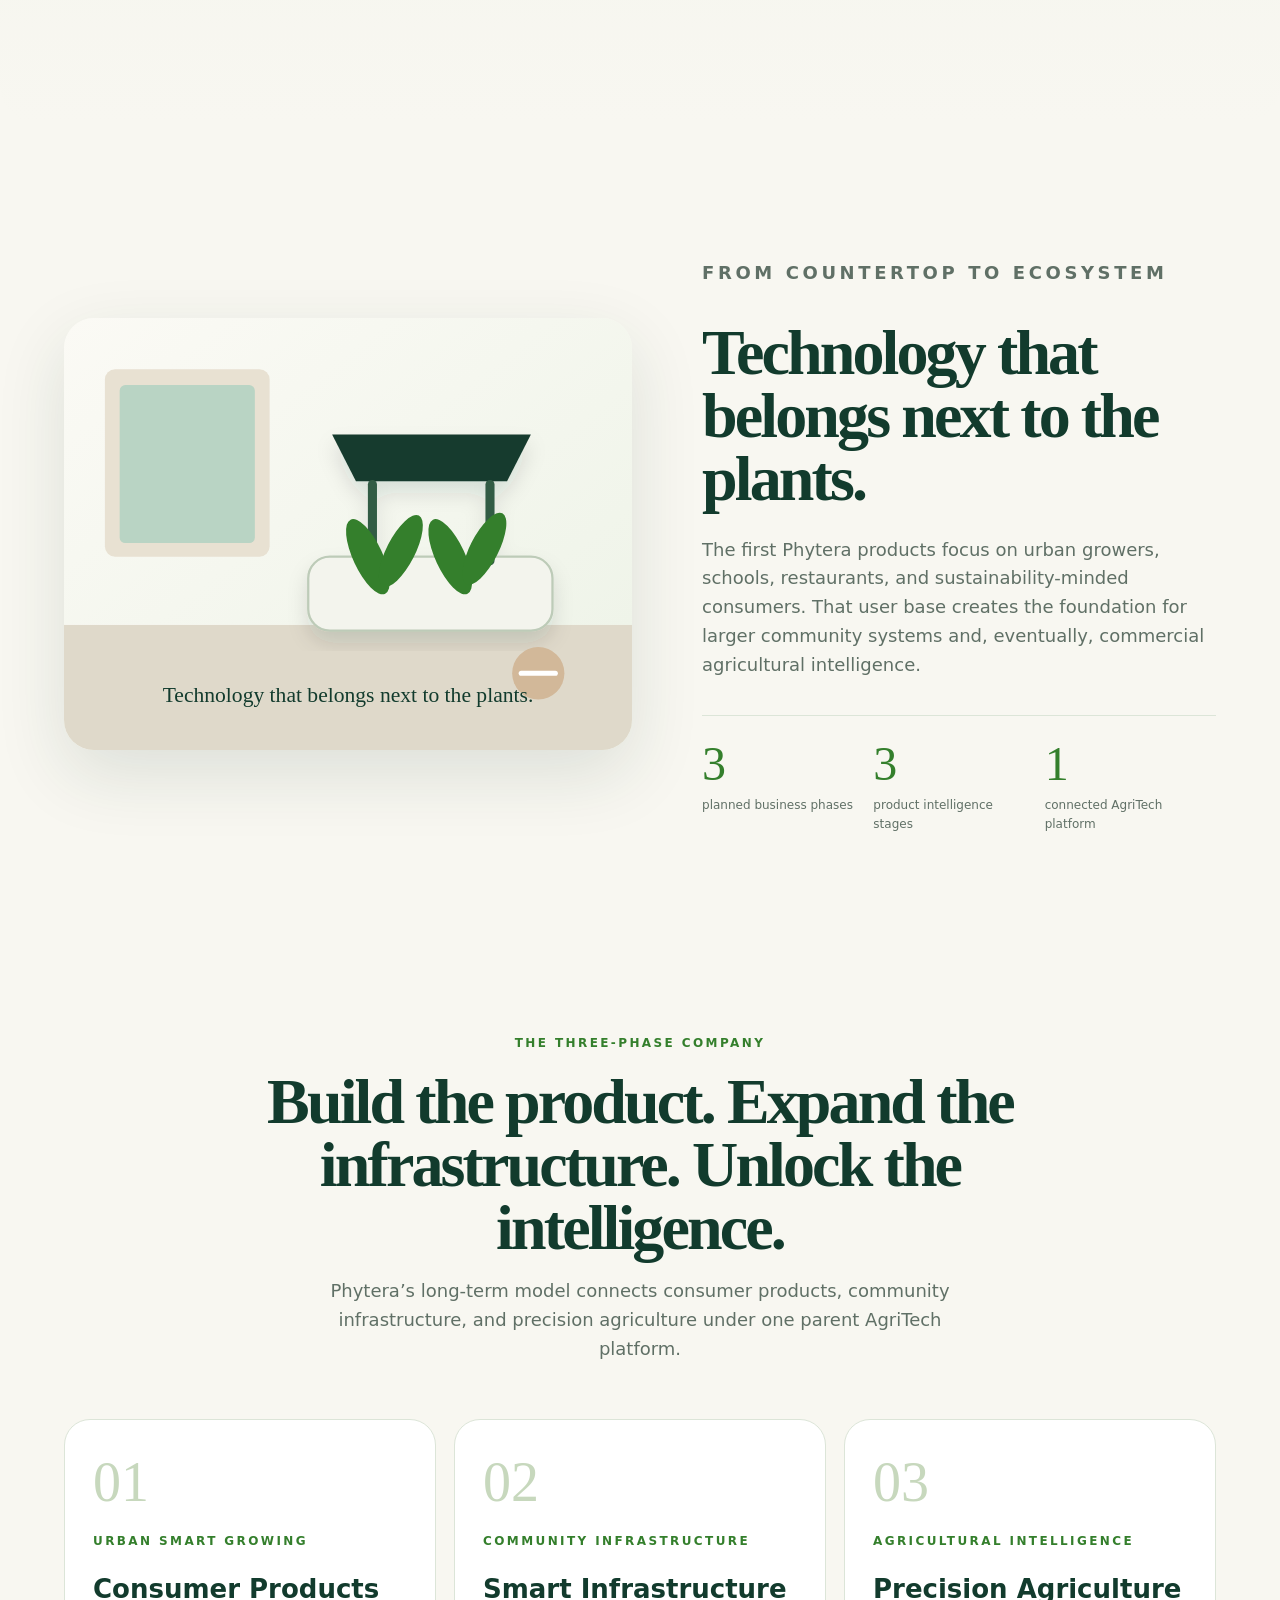
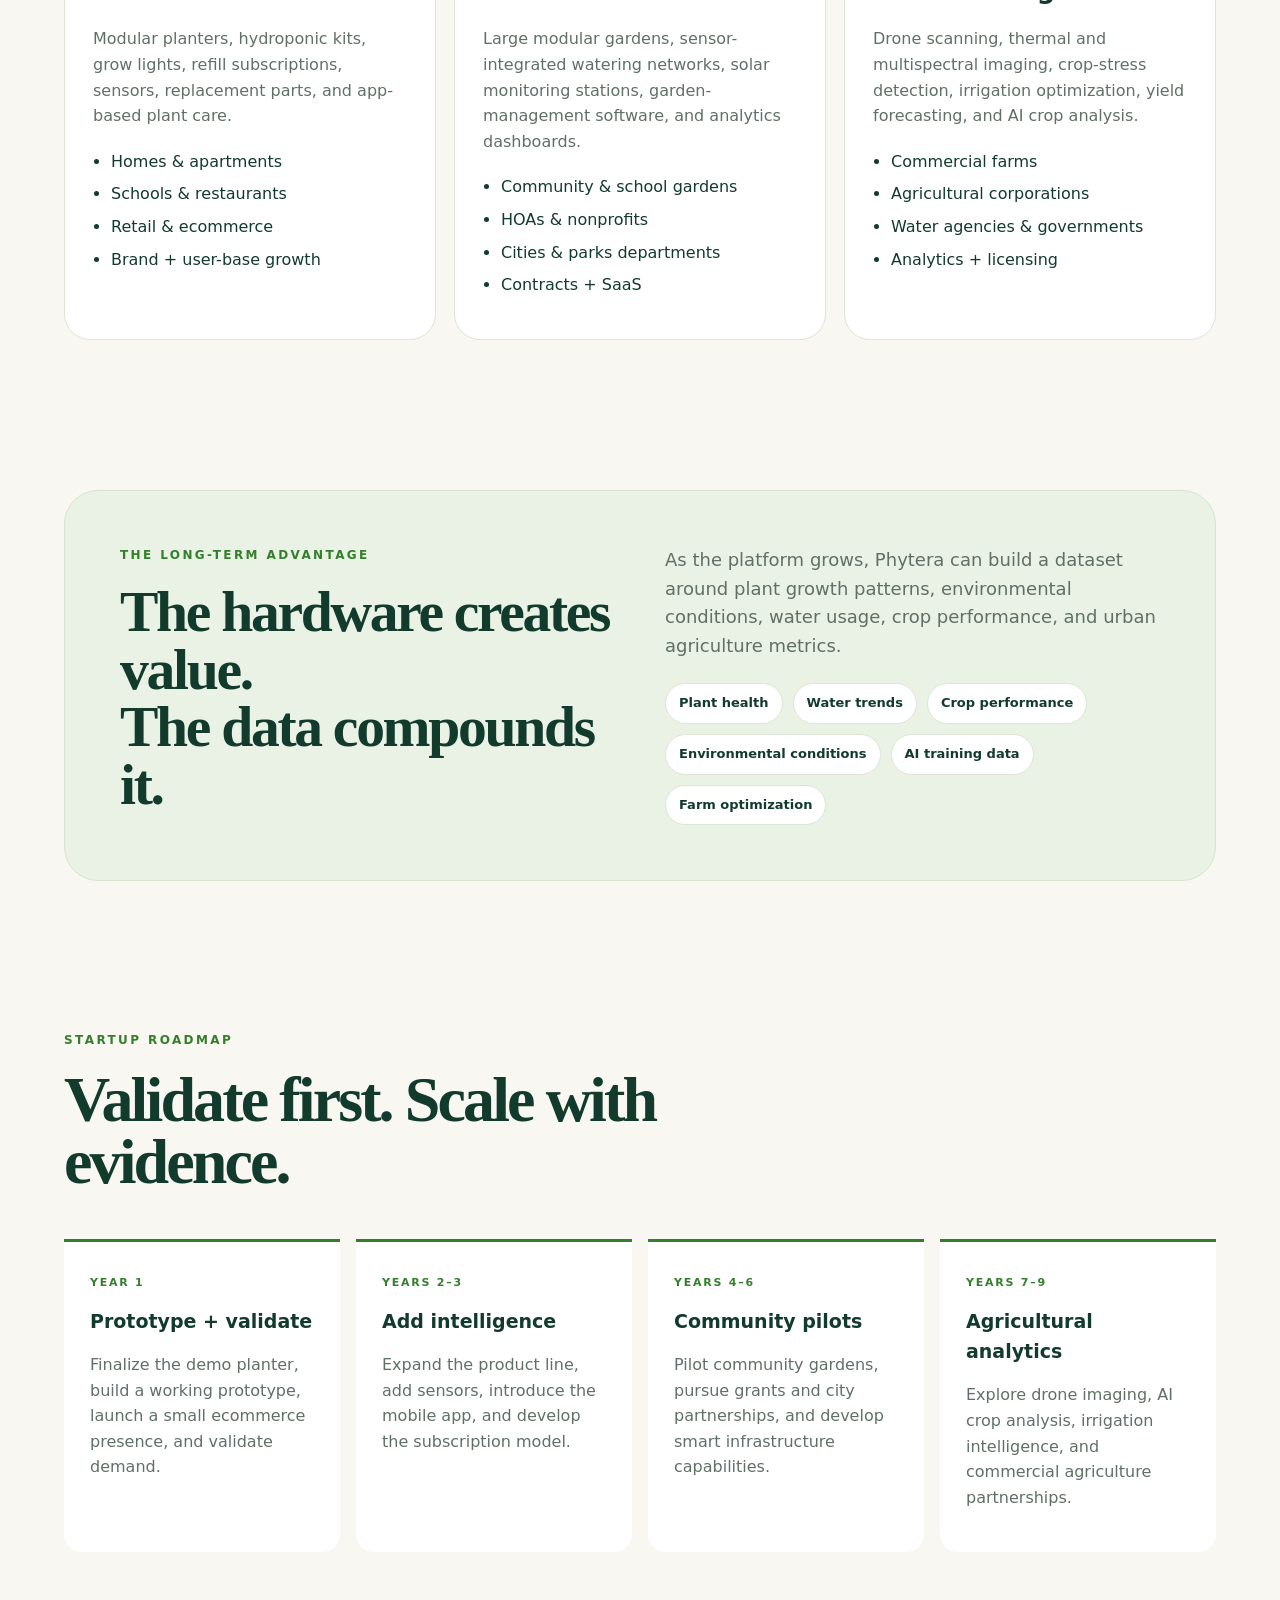
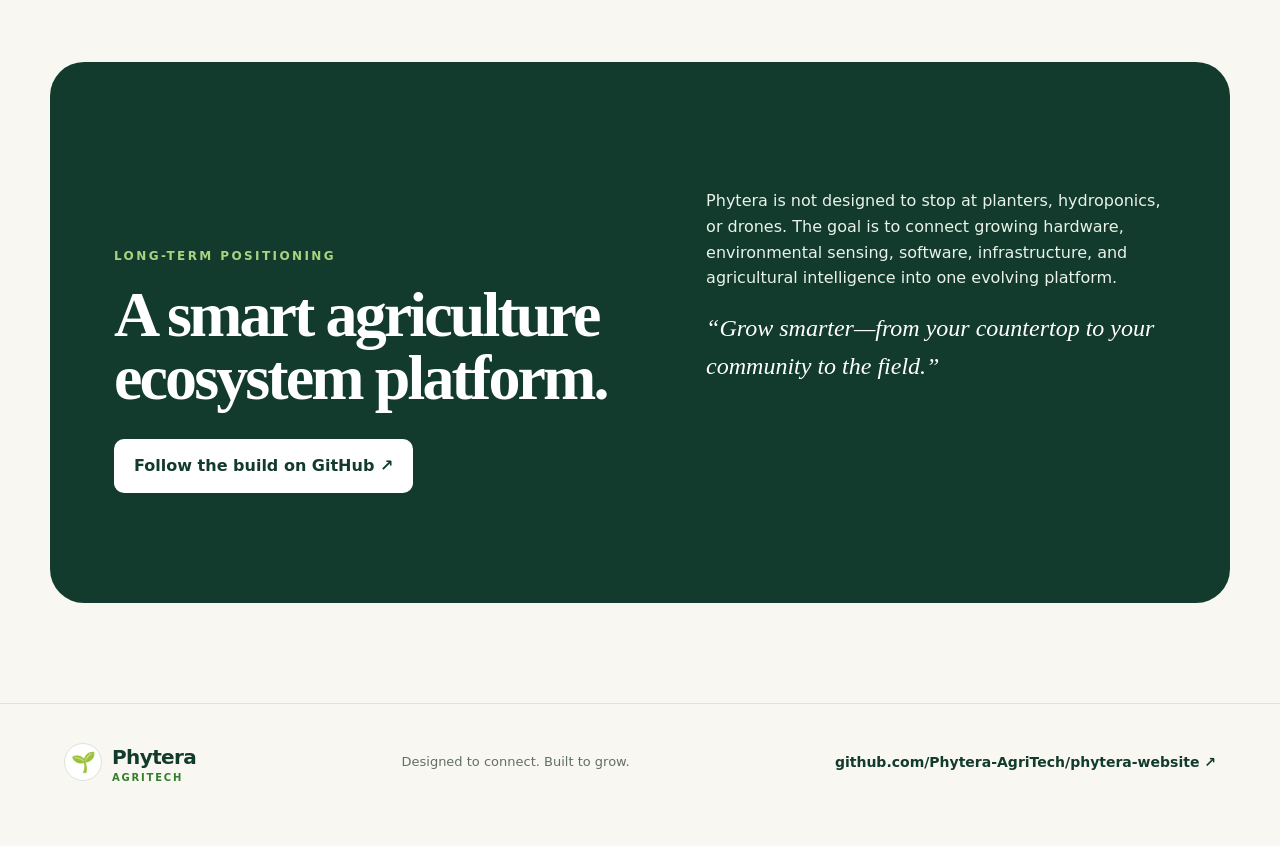
==== commit 54033c19: "Refine brand tone and showcase final planter concepts" ====
--- a/index.html
+++ b/index.html
@@ -15,6 +15,7 @@
     <button class="menu" aria-label="Toggle navigation" aria-expanded="false">☰</button>
     <nav>
       <a href="#system">System</a>
+      <a href="#final-planters">Final Planters</a>
       <a href="#phases">Roadmap</a>
       <a href="#pods">Refill Pods</a>
       <a href="#vision">Vision</a>
@@ -25,12 +26,12 @@
   <main id="top">
     <section class="hero section">
       <div class="hero-copy reveal">
-        <p class="eyebrow">MODULAR • SMART • SUSTAINABLE</p>
-        <h1>Designed to Connect.<br><em>Built to Grow.</em></h1>
-        <p class="lead">We build modular growing systems that help people, communities, and farms grow smarter through connected agriculture technology, environmental sensing, and AI-driven plant intelligence.</p>
+        <div class="hero-kicker"><span class="est-badge">EST. 2026</span><p class="eyebrow">MODULAR • SMART • SUSTAINABLE</p></div>
+        <h1>Growing made<br><em>beautifully intelligent.</em></h1>
+        <p class="lead">Phytera turns plant care into a calm, connected experience—starting with thoughtful self-watering planters and growing into a serious agricultural intelligence platform.</p>
         <div class="actions">
-          <a class="btn primary" href="#system">Explore Phytera</a>
-          <a class="btn secondary" href="#phases">See the Roadmap</a>
+          <a class="btn primary" href="#final-planters">Meet the Planters</a>
+          <a class="btn secondary" href="#phases">See the Long-Term Plan</a>
         </div>
         <div class="mini-grid">
           <span>☀️ <b>Adaptive light</b></span>
@@ -59,7 +60,7 @@
     <section id="system" class="section system">
       <div class="section-heading reveal">
         <p class="eyebrow">PHASE 1 • URBAN SMART GROWING</p>
-        <h2>Start simple.<br>Grow into intelligence.</h2>
+        <h2>Start with a product<br>people genuinely want.</h2>
         <p>Phytera begins with beautiful modular planters, simple hydroponics, compact grow-light solutions, and recurring seed and nutrient refills—then evolves toward sensing, automation, connectivity, and plant-health intelligence.</p>
       </div>
       <div class="system-layout">
@@ -76,6 +77,53 @@
       </div>
       <div class="audience reveal">
         <span>Apartment residents</span><span>Urban gardeners</span><span>Schools</span><span>Restaurants</span><span>Beginner growers</span><span>Sustainability-focused consumers</span>
+      </div>
+    </section>
+
+    <section id="final-planters" class="section final-planters">
+      <div class="final-intro reveal">
+        <div>
+          <p class="eyebrow">THE PRODUCT WE'RE BUILDING TOWARD</p>
+          <h2>Friendly on the counter.<br><em>Serious under the hood.</em></h2>
+        </div>
+        <p>These planter concepts show the intended Phytera product language: soft forms, calm colors, visible plant life, modular parts, and technology that feels supportive instead of distracting. The goal is not “a gadget with a plant in it.” It is a growing system people actually want to live with.</p>
+      </div>
+
+      <div class="planter-feature reveal">
+        <div class="planter-feature-copy">
+          <span class="concept-pill">FINAL DIRECTION • PHASE 1</span>
+          <h3>Phytera Classic</h3>
+          <p>The approachable foundation: a refined self-watering planter with a visible reservoir, wick-fed growing system, and a frame that can accept future lighting and accessories.</p>
+          <div class="planter-specs">
+            <span>Self-watering</span><span>Wick system</span><span>Modular frame</span><span>Low-tech first</span>
+          </div>
+        </div>
+        <img src="assets/final-planter-classic.svg" alt="Phytera Classic final planter concept" />
+      </div>
+
+      <div class="planter-grid">
+        <article class="planter-card reveal">
+          <img src="assets/final-planter-smart.svg" alt="Phytera Smart planter concept with lighting and display" />
+          <div class="planter-card-copy">
+            <p class="eyebrow">SMART EVOLUTION</p>
+            <h3>Phytera Smart</h3>
+            <p>Add integrated grow lighting, water and moisture sensing, connectivity, and a calm status display without losing the friendly product feel.</p>
+          </div>
+        </article>
+        <article class="planter-card reveal">
+          <img src="assets/final-planter-modular.svg" alt="Phytera planter family in small medium and large sizes" />
+          <div class="planter-card-copy">
+            <p class="eyebrow">PRODUCT FAMILY</p>
+            <h3>Small. Medium. Large.</h3>
+            <p>A shared design language across multiple sizes means the same growing pod, refill, and accessory ecosystem can scale with the customer.</p>
+          </div>
+        </article>
+      </div>
+
+      <div class="intent-strip reveal">
+        <div><strong>Cute enough</strong><span>to feel welcome in a kitchen, apartment, classroom, or restaurant.</span></div>
+        <div><strong>Intentional enough</strong><span>to build a recognizable product family instead of a one-off planter.</span></div>
+        <div><strong>Serious enough</strong><span>to become the hardware foundation for sensing, software, and agricultural data.</span></div>
       </div>
     </section>
 
--- a/styles.css
+++ b/styles.css
@@ -1 +1 @@
-:root{--ink:#123b2d;--green:#347f2c;--lime:#77a93d;--sage:#e9f0e2;--cream:#f8f7f1;--muted:#607066;--line:#dce5d8;--white:#fff;--shadow:0 24px 70px rgba(24,60,42,.12)}*{box-sizing:border-box}html{scroll-behavior:smooth}body{margin:0;background:var(--cream);color:#17261f;font-family:Inter,ui-sans-serif,system-ui,-apple-system,BlinkMacSystemFont,"Segoe UI",sans-serif;line-height:1.6}.site-header{position:sticky;top:0;z-index:20;display:flex;align-items:center;justify-content:space-between;padding:18px clamp(22px,5vw,72px);background:rgba(248,247,241,.86);backdrop-filter:blur(16px);border-bottom:1px solid rgba(18,59,45,.08)}.brand{display:flex;gap:10px;align-items:center;color:var(--ink);text-decoration:none;font-weight:800;font-size:20px;letter-spacing:-.03em}.brand small{display:block;font-size:10px;letter-spacing:.18em;text-transform:uppercase;color:var(--green);line-height:1}.brand-mark{display:grid;place-items:center;width:38px;height:38px;border:1px solid var(--line);border-radius:50%;background:#fff}.site-header nav{display:flex;align-items:center;gap:28px}.site-header nav a,footer a{color:var(--ink);text-decoration:none;font-weight:650;font-size:14px}.site-header .github{padding:10px 16px;border:1px solid var(--ink);border-radius:999px}.menu{display:none;background:none;border:0;font-size:24px;color:var(--ink)}.section{max-width:1320px;margin:auto;padding:110px clamp(22px,5vw,72px)}.hero{min-height:780px;display:grid;grid-template-columns:.9fr 1.1fr;align-items:center;gap:30px;padding-top:70px}.eyebrow{font-size:12px;letter-spacing:.2em;font-weight:800;color:var(--green);margin:0 0 18px}.hero h1,.section-heading h2,.showcase h2,.vision h2{font-family:Georgia,"Times New Roman",serif;color:var(--ink);letter-spacing:-.045em;line-height:.98;margin:0}.hero h1{font-size:clamp(52px,6.6vw,100px)}.hero h1 em{font-weight:400;color:var(--green)}.lead{max-width:650px;font-size:19px;color:var(--muted);margin:28px 0}.actions{display:flex;gap:12px;flex-wrap:wrap}.btn{display:inline-flex;align-items:center;justify-content:center;padding:14px 20px;border-radius:10px;text-decoration:none;font-weight:800;transition:.2s transform,.2s box-shadow}.btn:hover{transform:translateY(-2px);box-shadow:0 10px 30px rgba(30,80,50,.15)}.primary{background:var(--green);color:#fff}.secondary{border:1px solid var(--line);color:var(--ink);background:#fff}.mini-grid{display:flex;gap:22px;flex-wrap:wrap;margin-top:34px;color:var(--muted);font-size:13px}.mini-grid span{display:flex;gap:7px}.hero-art{position:relative;min-width:0}.hero-art img{position:relative;width:112%;margin-left:-8%;display:block;filter:drop-shadow(0 30px 40px rgba(30,60,40,.14));mix-blend-mode:multiply}.glow{position:absolute;inset:15% 5%;background:radial-gradient(circle,#dfeccb 0,rgba(223,236,203,0) 65%);filter:blur(30px)}.system{background:#fff;border-radius:38px}.section-heading{max-width:760px}.section-heading h2,.showcase h2,.vision h2{font-size:clamp(42px,5vw,72px)}.section-heading>p:last-child{font-size:18px;color:var(--muted);max-width:680px}.system-layout{display:grid;grid-template-columns:.8fr 1.2fr;gap:50px;align-items:center;margin-top:65px}.feature-list{display:grid;gap:8px}.feature-list article{display:grid;grid-template-columns:48px 1fr;gap:16px;padding:20px 0;border-bottom:1px solid var(--line)}.feature-list article>span{font-family:Georgia,serif;font-size:20px;color:var(--lime)}h3{margin:0 0 5px;color:var(--ink);font-size:19px}.feature-list p,.card p,.showcase-copy>p{margin:0;color:var(--muted)}.product-card{background:linear-gradient(145deg,#f1f5ec,#fff);border:1px solid var(--line);border-radius:30px;padding:22px;box-shadow:var(--shadow)}.product-card img{width:100%;display:block;border-radius:20px;mix-blend-mode:multiply}.status{margin:8px 8px 0;font-size:13px;color:var(--muted)}.status i{display:inline-block;width:8px;height:8px;background:#70a642;border-radius:50%;margin-right:8px}.centered{text-align:center;margin:auto}.centered>p:last-child{margin-left:auto;margin-right:auto}.cards{display:grid;grid-template-columns:repeat(4,1fr);gap:18px;margin-top:55px}.card{padding:32px 26px;border:1px solid var(--line);border-radius:22px;background:rgba(255,255,255,.65)}.icon{font-size:30px;margin-bottom:22px}.showcase{display:grid;grid-template-columns:1.05fr .95fr;gap:70px;align-items:center}.showcase-image img{width:100%;display:block;border-radius:30px;box-shadow:var(--shadow)}.showcase-copy>p{font-size:18px;margin:25px 0 35px}.stats{display:grid;grid-template-columns:repeat(3,1fr);border-top:1px solid var(--line);padding-top:24px}.stats div{padding-right:12px}.stats strong{display:block;font:48px/1 Georgia,serif;color:var(--green)}.stats span{display:block;color:var(--muted);font-size:12px;margin-top:8px}.vision{max-width:1180px;margin-bottom:100px;border-radius:34px;background:var(--ink);color:#eaf2ea;display:grid;grid-template-columns:1.1fr .9fr;gap:30px;align-items:end}.vision .eyebrow{color:#a9d47f}.vision h2{color:#fff}.vision>p{font-size:18px;color:#cbd9cf}.light{background:#fff;color:var(--ink);width:max-content}footer{max-width:1320px;margin:auto;padding:35px clamp(22px,5vw,72px) 60px;border-top:1px solid var(--line);display:flex;justify-content:space-between;align-items:center;gap:20px;color:var(--muted);font-size:13px}.reveal{opacity:0;transform:translateY(18px);transition:.7s ease}.reveal.visible{opacity:1;transform:none}@media(max-width:900px){.menu{display:block}.site-header nav{display:none;position:absolute;left:20px;right:20px;top:76px;padding:22px;flex-direction:column;align-items:stretch;background:#fff;border:1px solid var(--line);border-radius:16px;box-shadow:var(--shadow)}.site-header nav.open{display:flex}.hero,.system-layout,.showcase,.vision{grid-template-columns:1fr}.hero{min-height:auto;padding-top:65px}.hero-art{order:-1}.hero-art img{width:100%;margin:0}.cards{grid-template-columns:1fr 1fr}.showcase{gap:35px}.vision{margin-left:18px;margin-right:18px}.section{padding-top:80px;padding-bottom:80px}footer{flex-direction:column;align-items:flex-start}}@media(max-width:560px){.cards{grid-template-columns:1fr}.hero h1{font-size:49px}.section-heading h2,.showcase h2,.vision h2{font-size:42px}.mini-grid{display:grid}.stats strong{font-size:38px}.vision{border-radius:24px}footer{padding-bottom:40px}}+:root{--ink:#123b2d;--green:#347f2c;--lime:#77a93d;--sage:#e9f0e2;--cream:#f8f7f1;--muted:#607066;--line:#dce5d8;--white:#fff;--shadow:0 24px 70px rgba(24,60,42,.12)}*{box-sizing:border-box}html{scroll-behavior:smooth}body{margin:0;background:var(--cream);color:#17261f;font-family:Inter,ui-sans-serif,system-ui,-apple-system,BlinkMacSystemFont,"Segoe UI",sans-serif;line-height:1.6}.site-header{position:sticky;top:0;z-index:20;display:flex;align-items:center;justify-content:space-between;padding:18px clamp(22px,5vw,72px);background:rgba(248,247,241,.86);backdrop-filter:blur(16px);border-bottom:1px solid rgba(18,59,45,.08)}.brand{display:flex;gap:10px;align-items:center;color:var(--ink);text-decoration:none;font-weight:800;font-size:20px;letter-spacing:-.03em}.brand small{display:block;font-size:10px;letter-spacing:.18em;text-transform:uppercase;color:var(--green);line-height:1}.brand-mark{display:grid;place-items:center;width:38px;height:38px;border:1px solid var(--line);border-radius:50%;background:#fff}.site-header nav{display:flex;align-items:center;gap:28px}.site-header nav a,footer a{color:var(--ink);text-decoration:none;font-weight:650;font-size:14px}.site-header .github{padding:10px 16px;border:1px solid var(--ink);border-radius:999px}.menu{display:none;background:none;border:0;font-size:24px;color:var(--ink)}.section{max-width:1320px;margin:auto;padding:110px clamp(22px,5vw,72px)}.hero{min-height:780px;display:grid;grid-template-columns:.9fr 1.1fr;align-items:center;gap:30px;padding-top:70px}.eyebrow{font-size:12px;letter-spacing:.2em;font-weight:800;color:var(--green);margin:0 0 18px}.hero h1,.section-heading h2,.showcase h2,.vision h2{font-family:Georgia,"Times New Roman",serif;color:var(--ink);letter-spacing:-.045em;line-height:.98;margin:0}.hero h1{font-size:clamp(52px,6.6vw,100px)}.hero h1 em{font-weight:400;color:var(--green)}.lead{max-width:650px;font-size:19px;color:var(--muted);margin:28px 0}.actions{display:flex;gap:12px;flex-wrap:wrap}.btn{display:inline-flex;align-items:center;justify-content:center;padding:14px 20px;border-radius:10px;text-decoration:none;font-weight:800;transition:.2s transform,.2s box-shadow}.btn:hover{transform:translateY(-2px);box-shadow:0 10px 30px rgba(30,80,50,.15)}.primary{background:var(--green);color:#fff}.secondary{border:1px solid var(--line);color:var(--ink);background:#fff}.mini-grid{display:flex;gap:22px;flex-wrap:wrap;margin-top:34px;color:var(--muted);font-size:13px}.mini-grid span{display:flex;gap:7px}.hero-art{position:relative;min-width:0}.hero-art img{position:relative;width:112%;margin-left:-8%;display:block;filter:drop-shadow(0 30px 40px rgba(30,60,40,.14));mix-blend-mode:multiply}.glow{position:absolute;inset:15% 5%;background:radial-gradient(circle,#dfeccb 0,rgba(223,236,203,0) 65%);filter:blur(30px)}.system{background:#fff;border-radius:38px}.section-heading{max-width:760px}.section-heading h2,.showcase h2,.vision h2{font-size:clamp(42px,5vw,72px)}.section-heading>p:last-child{font-size:18px;color:var(--muted);max-width:680px}.system-layout{display:grid;grid-template-columns:.8fr 1.2fr;gap:50px;align-items:center;margin-top:65px}.feature-list{display:grid;gap:8px}.feature-list article{display:grid;grid-template-columns:48px 1fr;gap:16px;padding:20px 0;border-bottom:1px solid var(--line)}.feature-list article>span{font-family:Georgia,serif;font-size:20px;color:var(--lime)}h3{margin:0 0 5px;color:var(--ink);font-size:19px}.feature-list p,.card p,.showcase-copy>p{margin:0;color:var(--muted)}.product-card{background:linear-gradient(145deg,#f1f5ec,#fff);border:1px solid var(--line);border-radius:30px;padding:22px;box-shadow:var(--shadow)}.product-card img{width:100%;display:block;border-radius:20px;mix-blend-mode:multiply}.status{margin:8px 8px 0;font-size:13px;color:var(--muted)}.status i{display:inline-block;width:8px;height:8px;background:#70a642;border-radius:50%;margin-right:8px}.centered{text-align:center;margin:auto}.centered>p:last-child{margin-left:auto;margin-right:auto}.cards{display:grid;grid-template-columns:repeat(4,1fr);gap:18px;margin-top:55px}.card{padding:32px 26px;border:1px solid var(--line);border-radius:22px;background:rgba(255,255,255,.65)}.icon{font-size:30px;margin-bottom:22px}.showcase{display:grid;grid-template-columns:1.05fr .95fr;gap:70px;align-items:center}.showcase-image img{width:100%;display:block;border-radius:30px;box-shadow:var(--shadow)}.showcase-copy>p{font-size:18px;margin:25px 0 35px}.stats{display:grid;grid-template-columns:repeat(3,1fr);border-top:1px solid var(--line);padding-top:24px}.stats div{padding-right:12px}.stats strong{display:block;font:48px/1 Georgia,serif;color:var(--green)}.stats span{display:block;color:var(--muted);font-size:12px;margin-top:8px}.vision{max-width:1180px;margin-bottom:100px;border-radius:34px;background:var(--ink);color:#eaf2ea;display:grid;grid-template-columns:1.1fr .9fr;gap:30px;align-items:end}.vision .eyebrow{color:#a9d47f}.vision h2{color:#fff}.vision>p{font-size:18px;color:#cbd9cf}.light{background:#fff;color:var(--ink);width:max-content}footer{max-width:1320px;margin:auto;padding:35px clamp(22px,5vw,72px) 60px;border-top:1px solid var(--line);display:flex;justify-content:space-between;align-items:center;gap:20px;color:var(--muted);font-size:13px}.reveal{opacity:0;transform:translateY(18px);transition:.7s ease}.reveal.visible{opacity:1;transform:none}@media(max-width:900px){.menu{display:block}.site-header nav{display:none;position:absolute;left:20px;right:20px;top:76px;padding:22px;flex-direction:column;align-items:stretch;background:#fff;border:1px solid var(--line);border-radius:16px;box-shadow:var(--shadow)}.site-header nav.open{display:flex}.hero,.system-layout,.showcase,.vision{grid-template-columns:1fr}.hero{min-height:auto;padding-top:65px}.hero-art{order:-1}.hero-art img{width:100%;margin:0}.cards{grid-template-columns:1fr 1fr}.showcase{gap:35px}.vision{margin-left:18px;margin-right:18px}.section{padding-top:80px;padding-bottom:80px}footer{flex-direction:column;align-items:flex-start}}@media(max-width:560px){.cards{grid-template-columns:1fr}.hero h1{font-size:49px}.section-heading h2,.showcase h2,.vision h2{font-size:42px}.mini-grid{display:grid}.stats strong{font-size:38px}.vision{border-radius:24px}footer{padding-bottom:40px}}.purpose{padding-top:40px}.purpose-grid{display:grid;grid-template-columns:1fr 1fr;gap:22px}.purpose-card{padding:38px;border:1px solid var(--line);border-radius:28px;background:#fff}.purpose-card h2{font-family:Georgia,"Times New Roman",serif;color:var(--ink);font-size:clamp(34px,4vw,56px);line-height:1.02;letter-spacing:-.04em;margin:0 0 18px}.purpose-card p:last-child{color:var(--muted);font-size:17px}.audience{display:flex;gap:10px;flex-wrap:wrap;margin-top:40px}.audience span,.data-tags span{padding:9px 13px;border:1px solid var(--line);border-radius:999px;background:#fff;color:var(--ink);font-size:13px;font-weight:700}.card-label{font-size:11px!important;letter-spacing:.16em;color:var(--green)!important;font-weight:800;margin-bottom:8px!important}.pods{background:linear-gradient(180deg,rgba(233,240,226,.65),rgba(248,247,241,0));border-radius:38px}.pod-grid{display:grid;grid-template-columns:repeat(3,1fr);gap:18px;margin-top:50px}.pod-card{position:relative;padding:34px 28px 30px;background:#fff;border:1px solid var(--line);border-radius:24px}.pod-card p{color:var(--muted);margin:8px 0 0}.pod-index{display:inline-block;font-family:Georgia,serif;font-size:30px;color:var(--lime);margin-bottom:26px}.pod-flow{display:flex;justify-content:center;align-items:center;gap:18px;flex-wrap:wrap;margin-top:26px;padding:22px;border-top:1px solid var(--line);color:var(--ink)}.pod-flow span{color:var(--lime)}.phases{padding-top:90px}.phase-grid{display:grid;grid-template-columns:repeat(3,1fr);gap:18px;margin-top:55px}.phase-card{padding:34px 28px;background:#fff;border:1px solid var(--line);border-radius:26px;min-height:100%}.phase-number{font:56px/1 Georgia,serif;color:#c7d8bd;margin-bottom:22px}.phase-card h3{font-size:26px;margin-bottom:12px}.phase-card>p:not(.eyebrow){color:var(--muted)}.phase-card ul{margin:20px 0 0;padding-left:18px;color:var(--ink)}.phase-card li{margin:7px 0}.data-section{padding-top:40px;padding-bottom:40px}.data-panel{display:grid;grid-template-columns:1fr 1fr;gap:50px;padding:55px;border-radius:34px;background:#eaf1e5;border:1px solid #d7e3d0}.data-panel h2{font-family:Georgia,"Times New Roman",serif;color:var(--ink);font-size:clamp(38px,4.5vw,64px);line-height:1;letter-spacing:-.04em;margin:0}.data-copy>p{font-size:18px;color:var(--muted);margin-top:0}.data-tags{display:flex;gap:10px;flex-wrap:wrap;margin-top:22px}.timeline-grid{display:grid;grid-template-columns:repeat(4,1fr);gap:16px;margin-top:45px}.timeline-card{padding:26px;border-top:3px solid var(--green);background:#fff;border-radius:0 0 18px 18px}.timeline-card span{font-size:11px;letter-spacing:.16em;color:var(--green);font-weight:800}.timeline-card h3{margin-top:12px}.timeline-card p{color:var(--muted)}.vision-quote{font-family:Georgia,"Times New Roman",serif;font-size:24px;color:#fff!important;font-style:italic;margin-top:18px}@media(max-width:900px){.purpose-grid,.pod-grid,.phase-grid,.data-panel,.timeline-grid{grid-template-columns:1fr}.timeline-grid{gap:12px}.purpose{padding-top:20px}.data-panel{padding:34px}.pod-flow{justify-content:flex-start}}
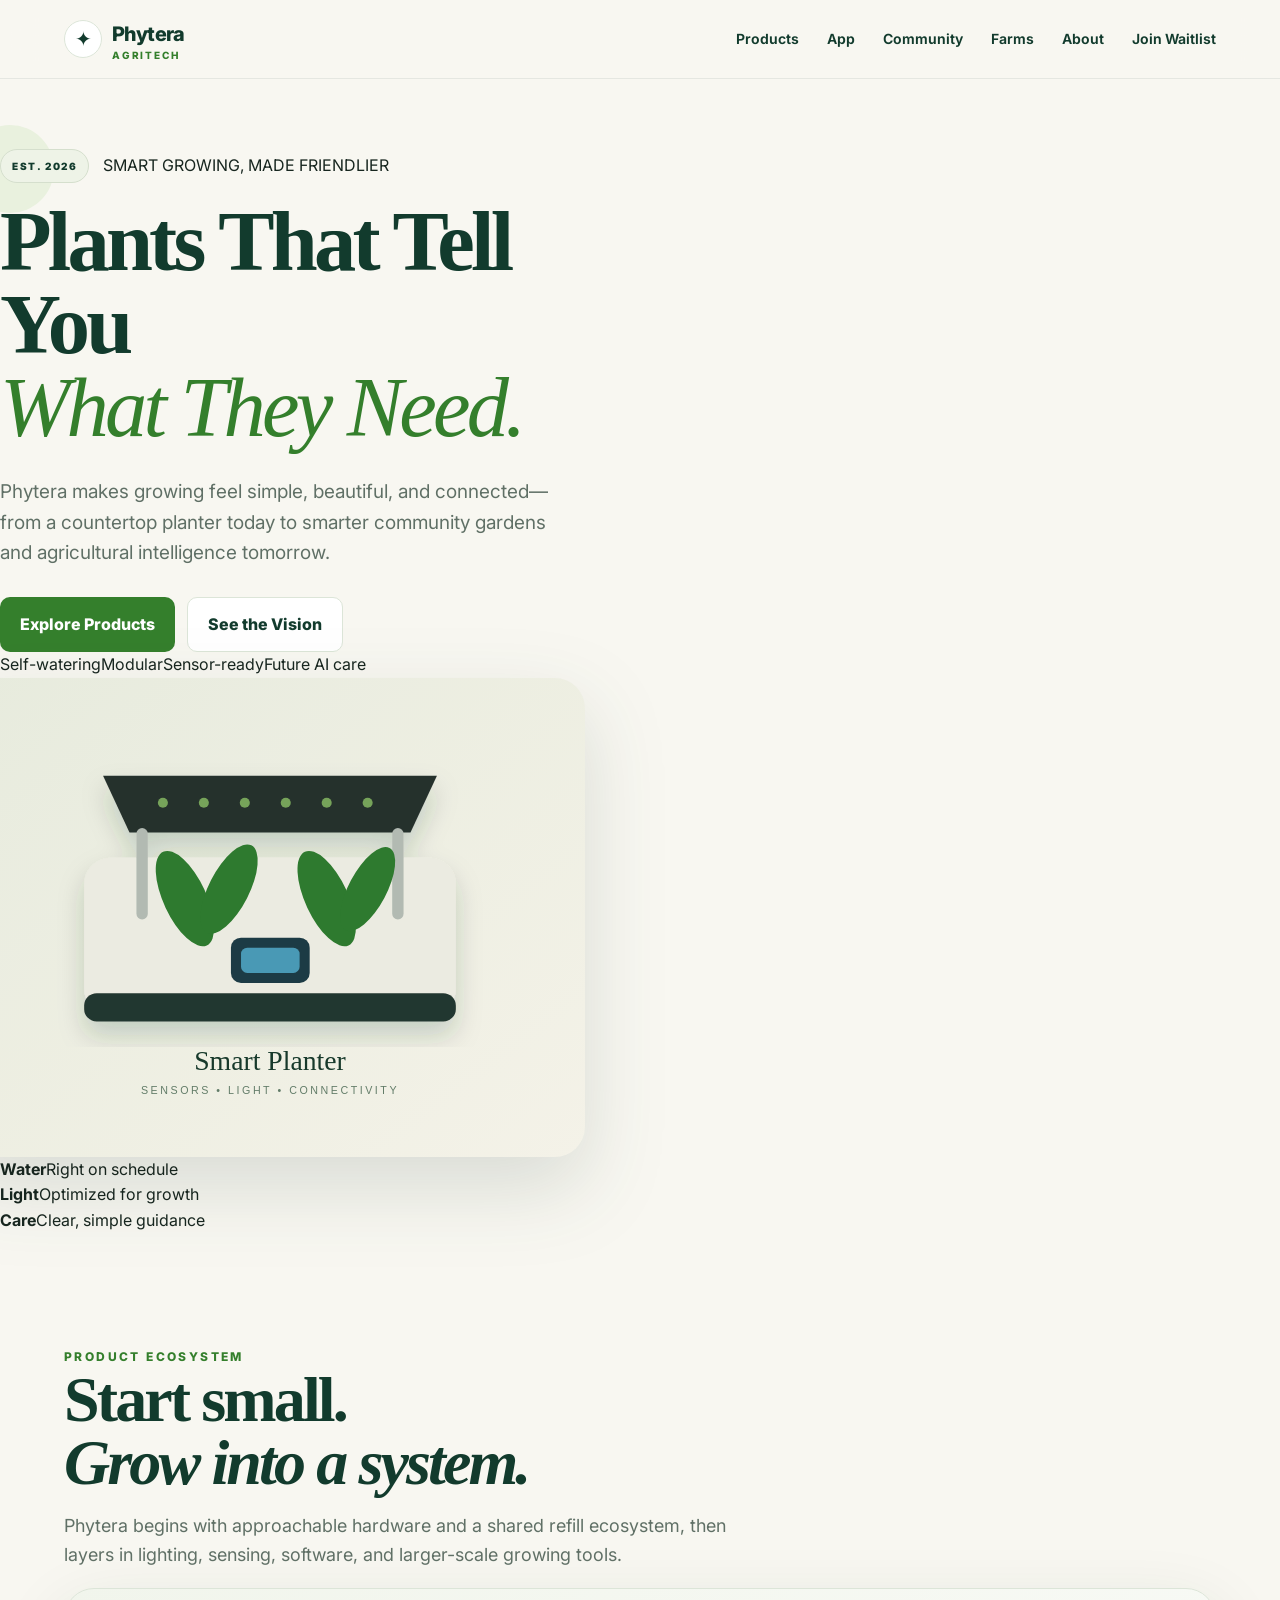
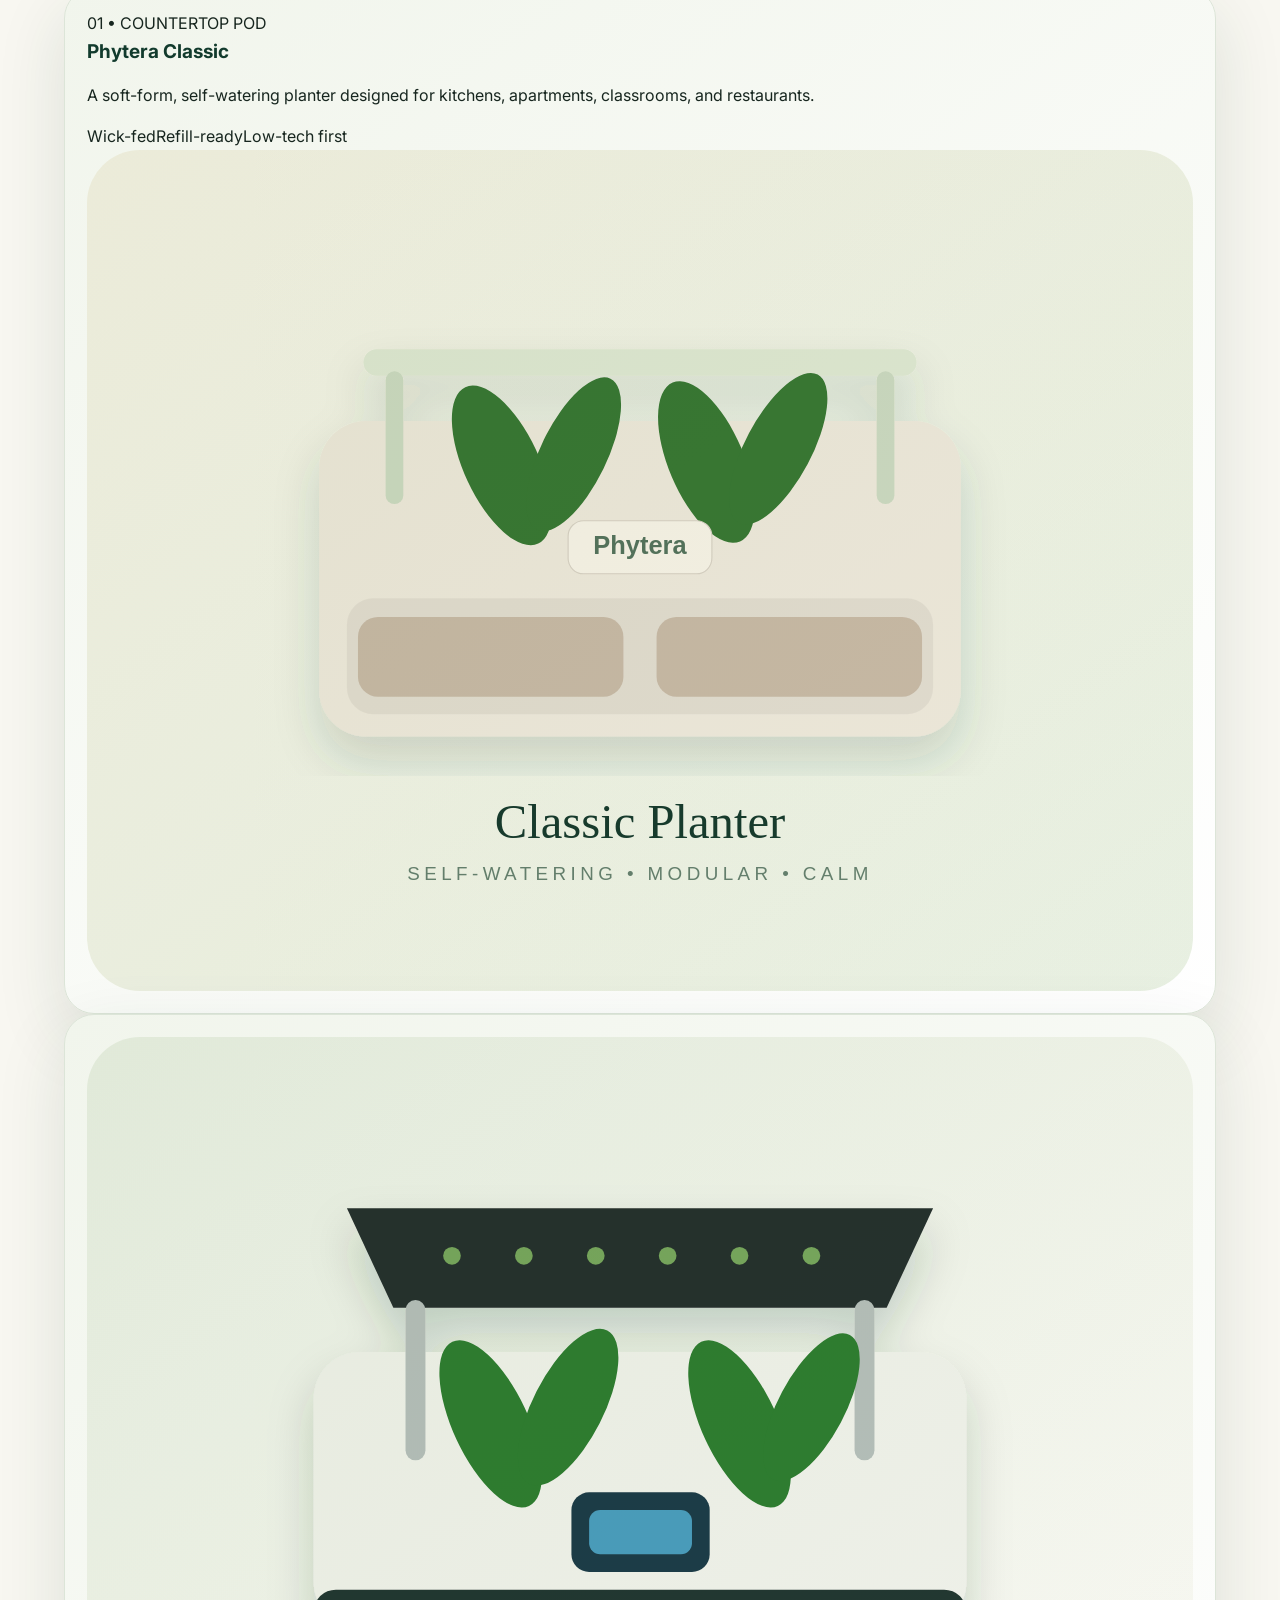
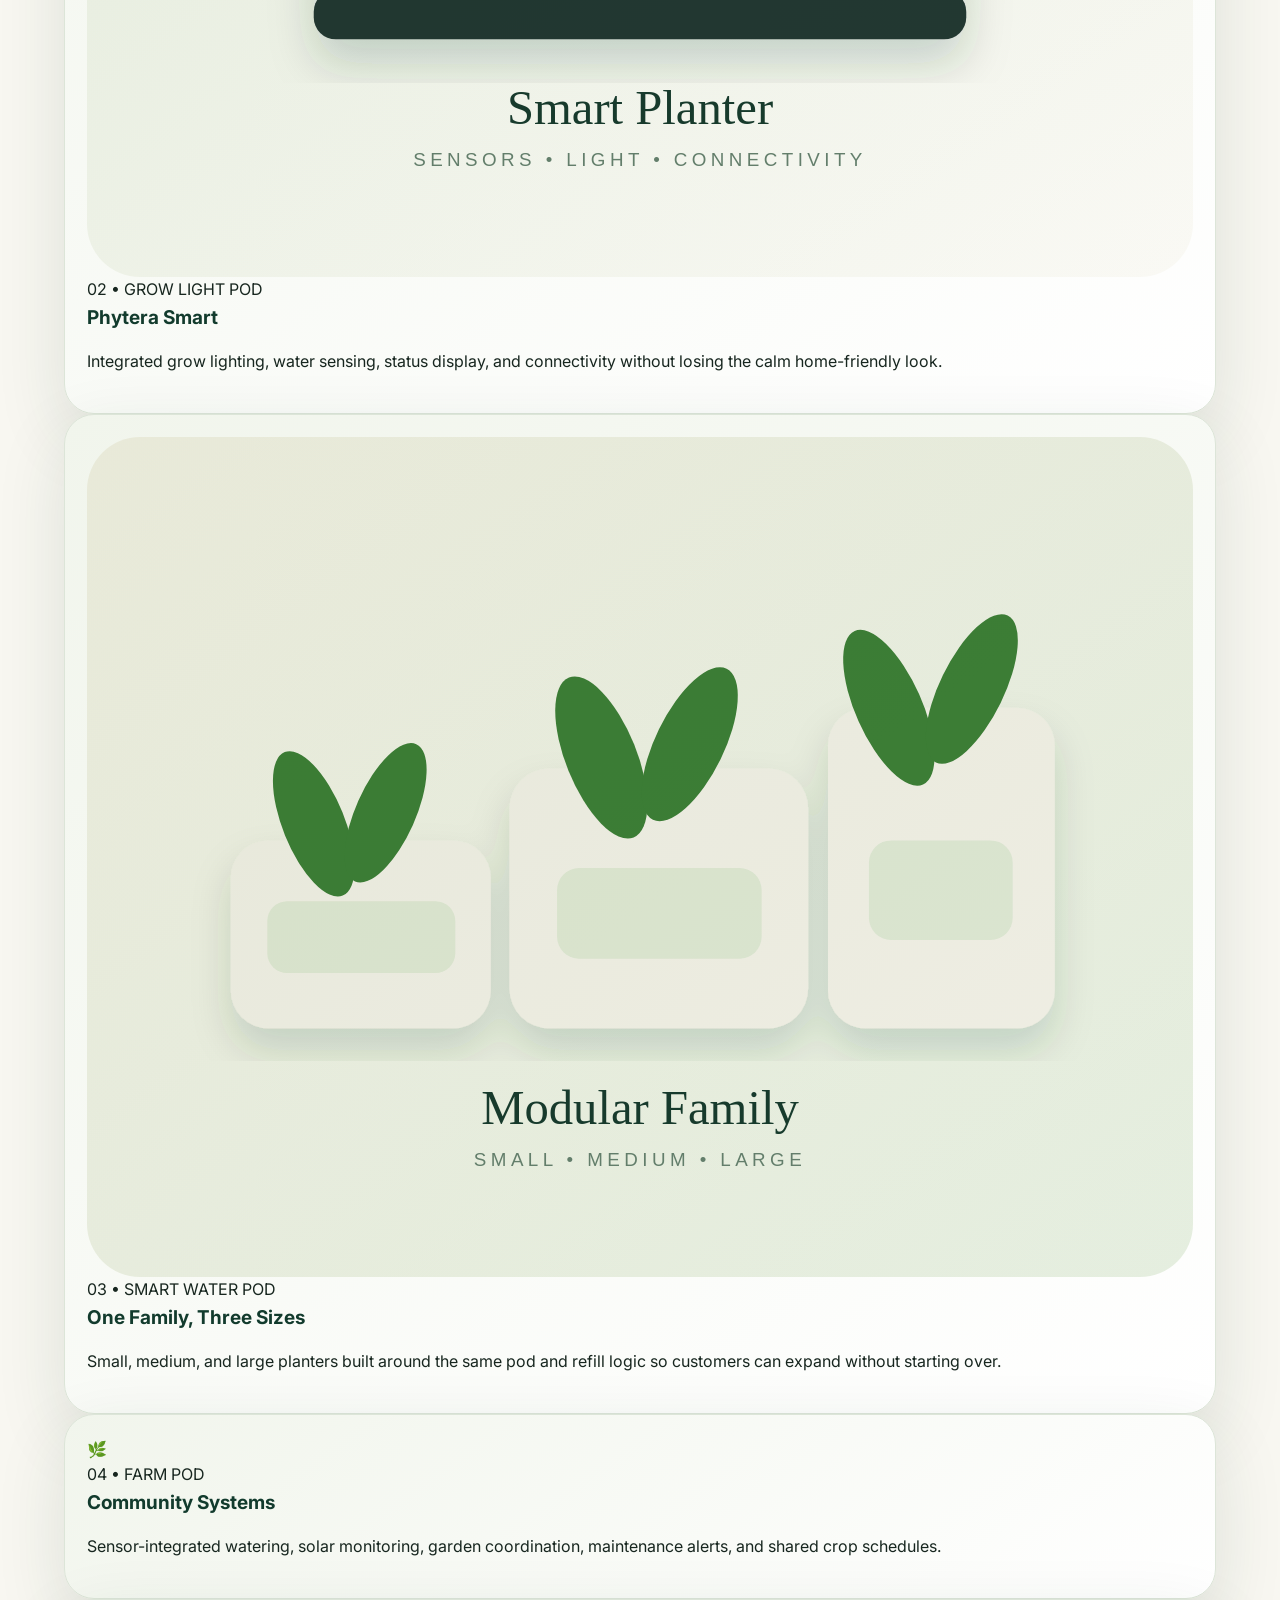
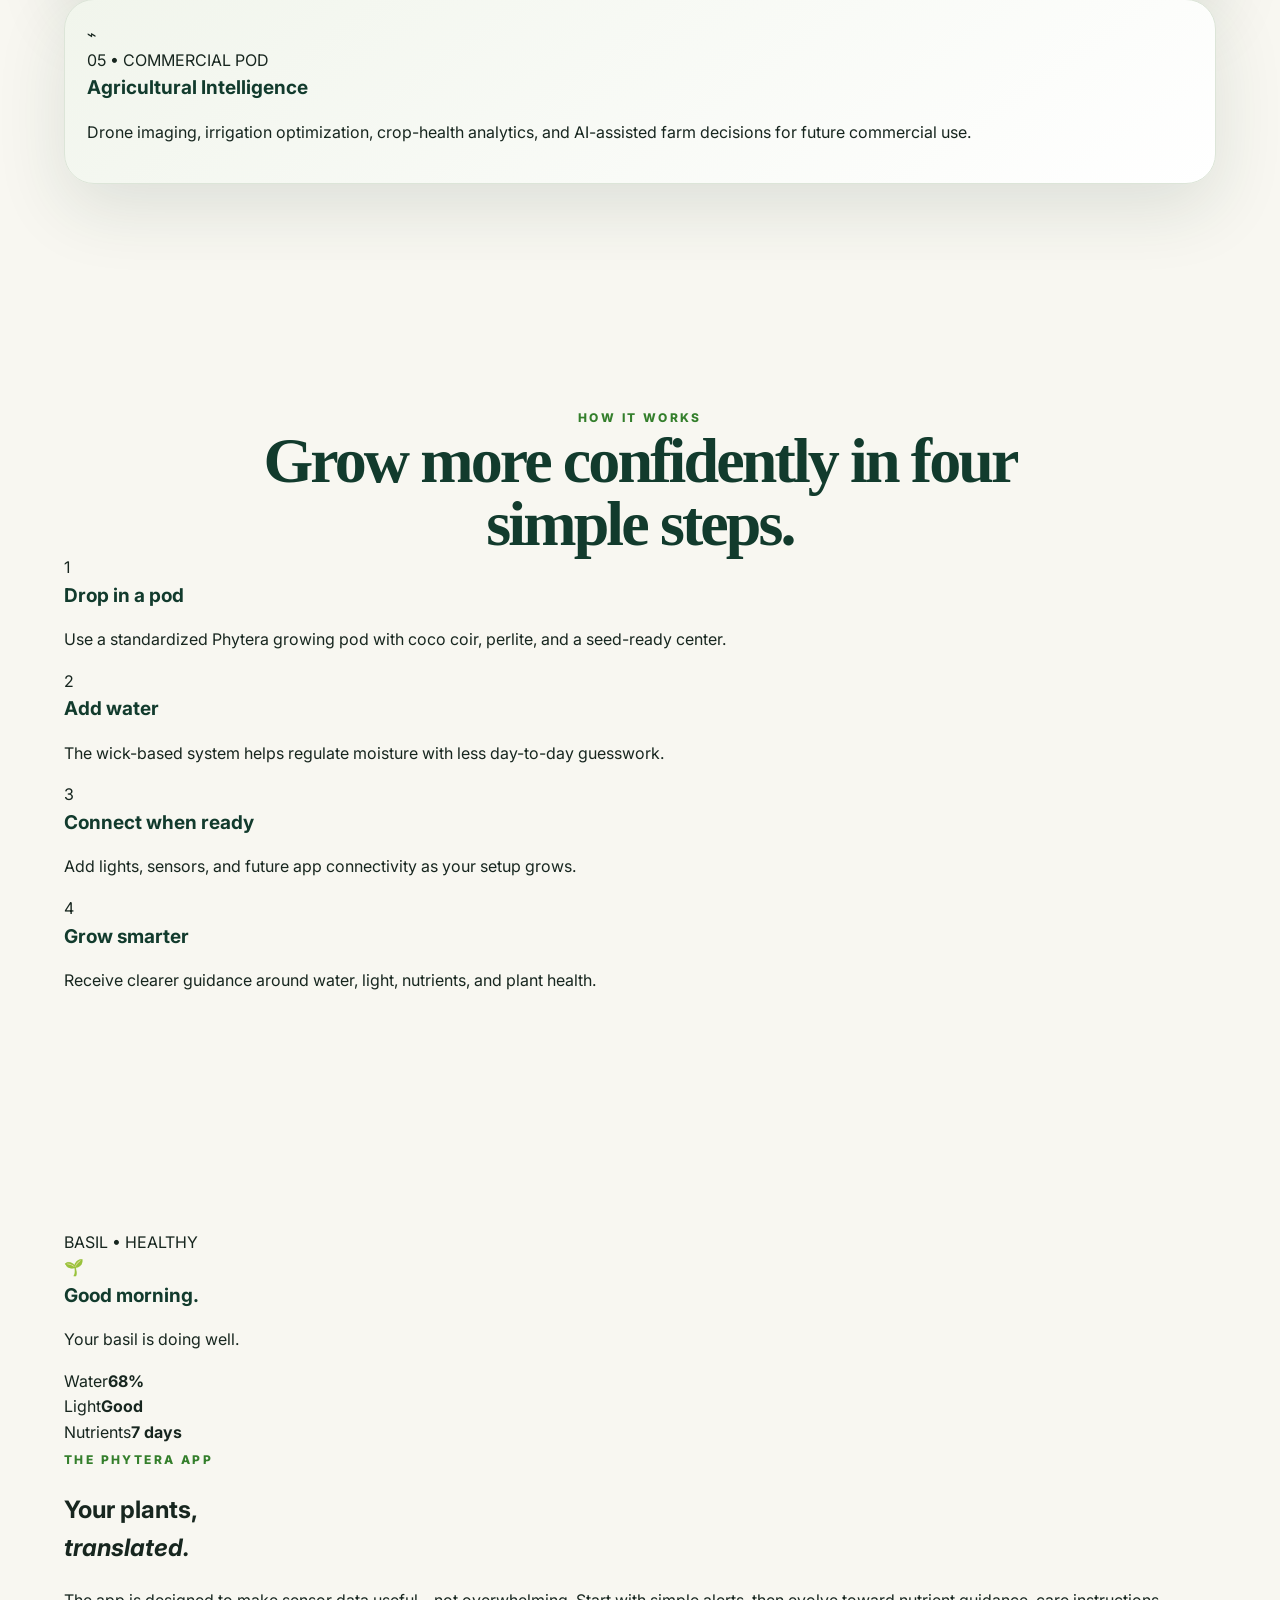
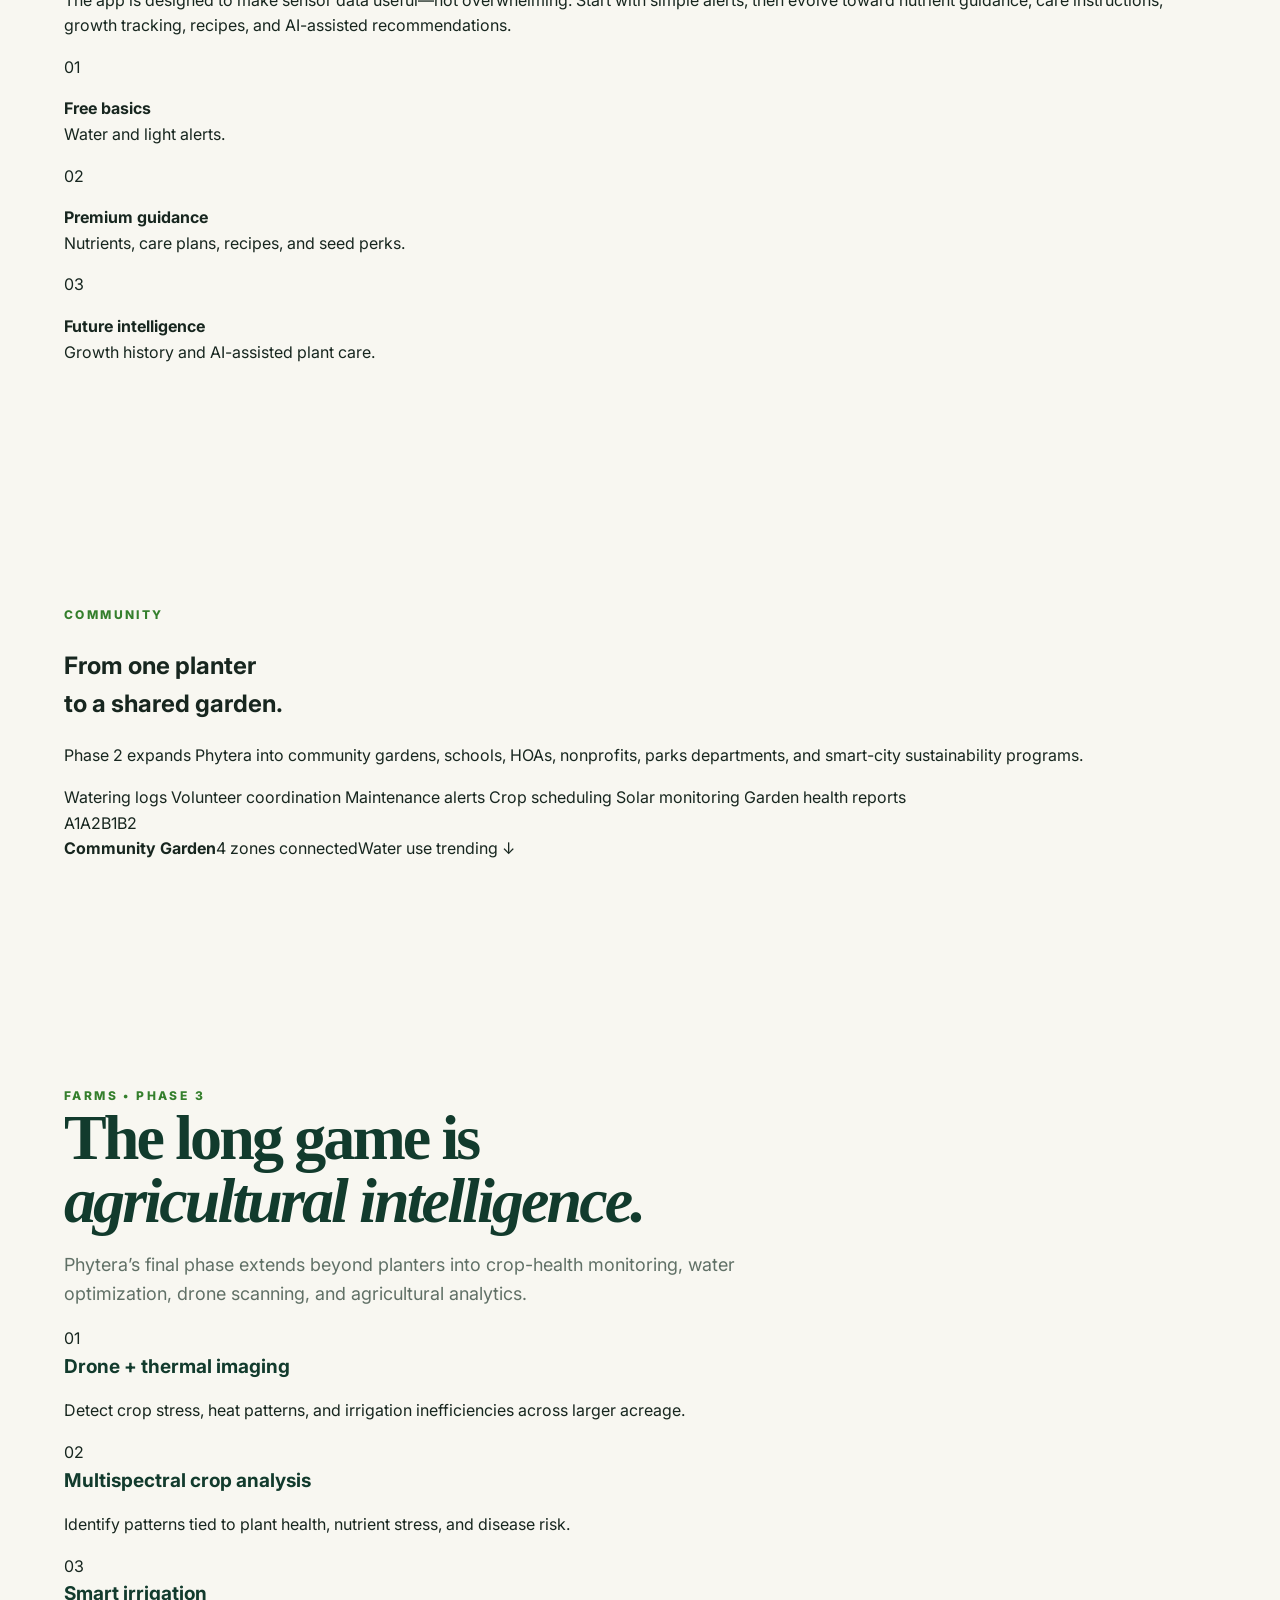
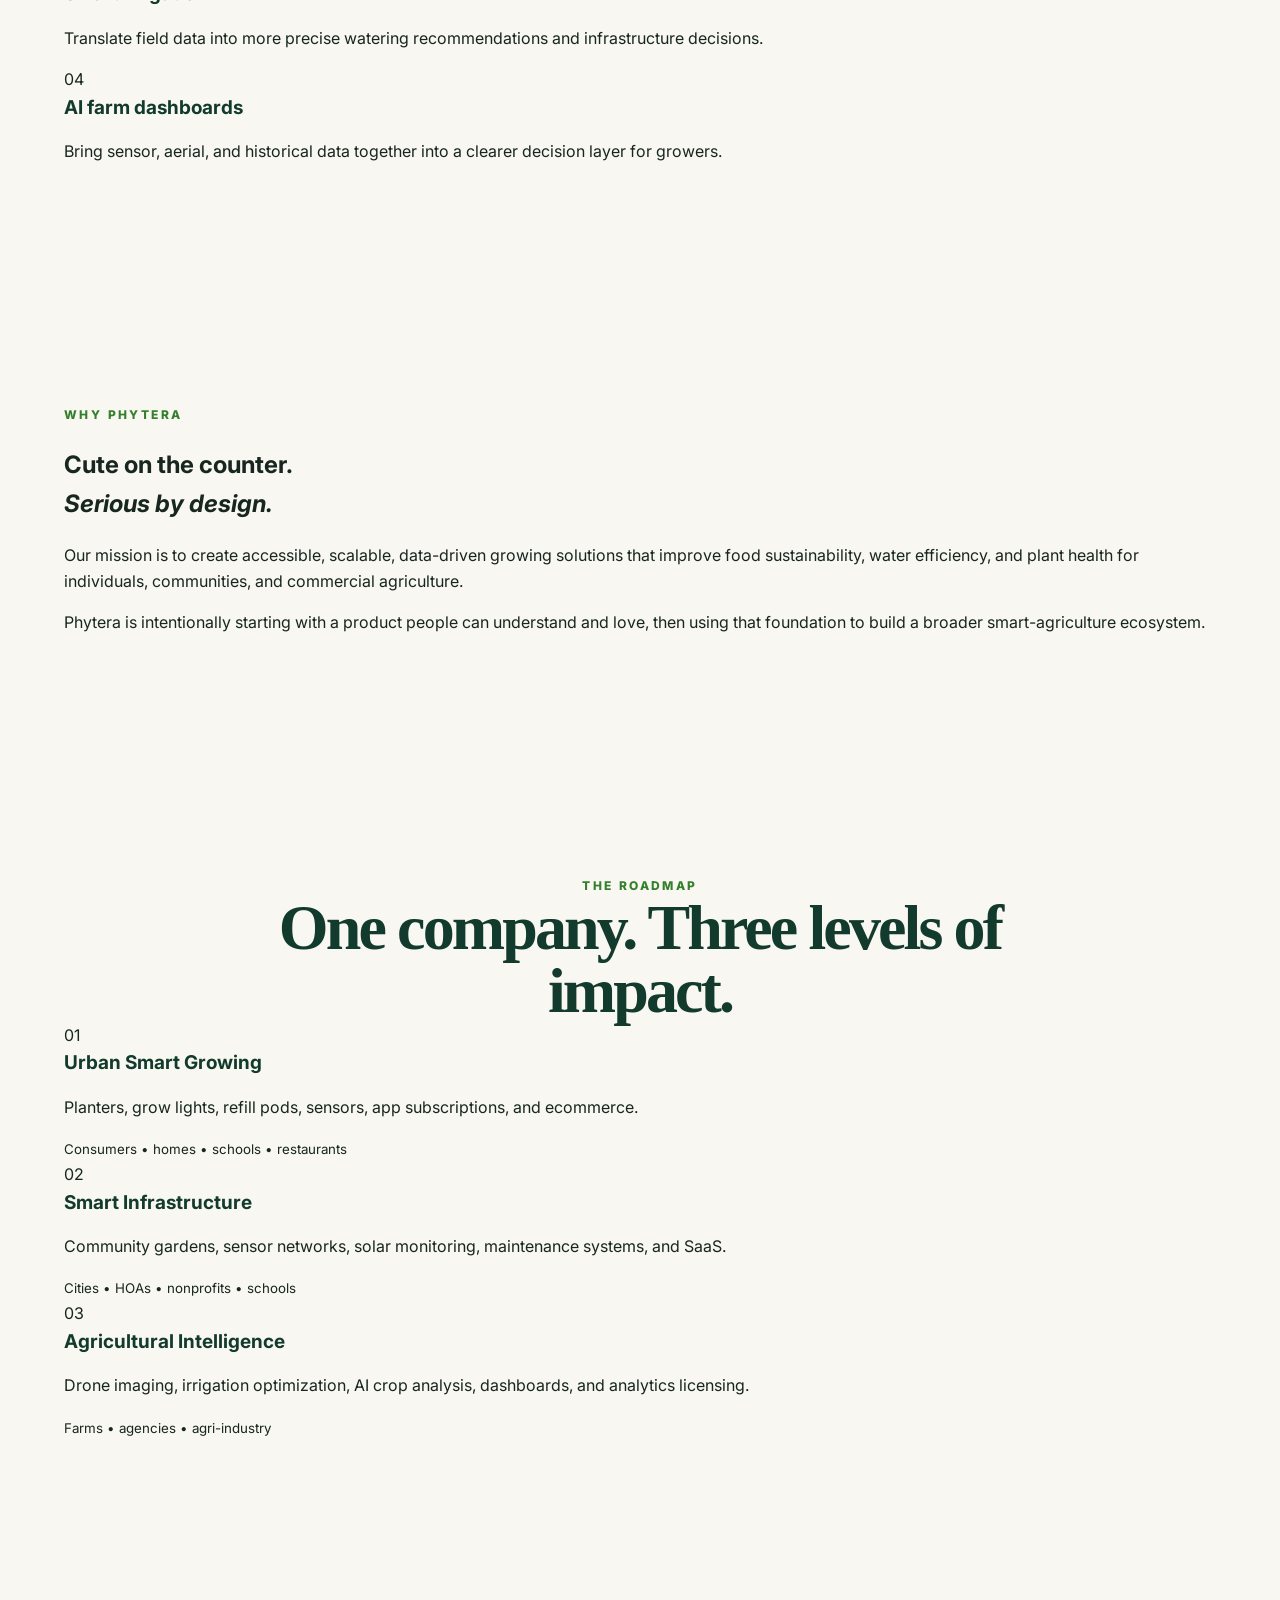
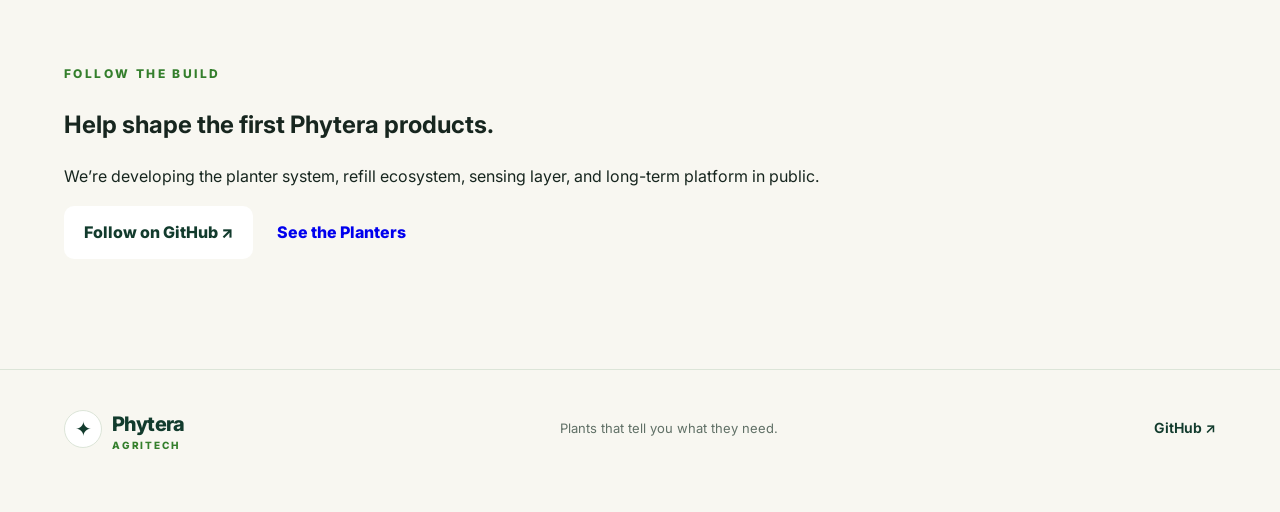
==== commit fd7ec2ba: "Restore first-version Phytera site structure and styling" ====
--- a/index.html
+++ b/index.html
@@ -3,246 +3,232 @@
 <head>
   <meta charset="utf-8" />
   <meta name="viewport" content="width=device-width,initial-scale=1" />
-  <meta name="description" content="Phytera AgriTech builds modular growing systems that help people, communities, and farms grow smarter through connected agriculture technology." />
-  <title>Phytera AgriTech | Designed to Connect. Built to Grow.</title>
+  <meta name="description" content="Phytera AgriTech builds modular growing systems that help people, communities, and farms grow smarter." />
+  <title>Phytera AgriTech | Plants That Tell You What They Need.</title>
+  <link rel="preconnect" href="https://fonts.googleapis.com">
+  <link rel="preconnect" href="https://fonts.gstatic.com" crossorigin>
+  <link href="https://fonts.googleapis.com/css2?family=DM+Serif+Display:ital@0;1&family=Inter:wght@400;500;600;700;800&family=Poppins:wght@500;600;700&display=swap" rel="stylesheet">
   <link rel="stylesheet" href="styles.css" />
 </head>
 <body>
   <header class="site-header">
     <a class="brand" href="#top" aria-label="Phytera AgriTech home">
-      <span class="brand-mark">🌱</span><span>Phytera <small>AgriTech</small></span>
+      <span class="brand-mark">✦</span>
+      <span class="brand-type">Phytera <small>AgriTech</small></span>
     </a>
     <button class="menu" aria-label="Toggle navigation" aria-expanded="false">☰</button>
     <nav>
-      <a href="#system">System</a>
-      <a href="#final-planters">Final Planters</a>
-      <a href="#phases">Roadmap</a>
-      <a href="#pods">Refill Pods</a>
-      <a href="#vision">Vision</a>
-      <a class="github" href="https://github.com/Phytera-AgriTech/phytera-website" target="_blank" rel="noreferrer">GitHub ↗</a>
+      <a href="#products">Products</a>
+      <a href="#app">App</a>
+      <a href="#community">Community</a>
+      <a href="#farms">Farms</a>
+      <a href="#about">About</a>
+      <a class="nav-cta" href="#waitlist">Join Waitlist</a>
     </nav>
   </header>
 
   <main id="top">
-    <section class="hero section">
-      <div class="hero-copy reveal">
-        <div class="hero-kicker"><span class="est-badge">EST. 2026</span><p class="eyebrow">MODULAR • SMART • SUSTAINABLE</p></div>
-        <h1>Growing made<br><em>beautifully intelligent.</em></h1>
-        <p class="lead">Phytera turns plant care into a calm, connected experience—starting with thoughtful self-watering planters and growing into a serious agricultural intelligence platform.</p>
-        <div class="actions">
-          <a class="btn primary" href="#final-planters">Meet the Planters</a>
-          <a class="btn secondary" href="#phases">See the Long-Term Plan</a>
-        </div>
-        <div class="mini-grid">
-          <span>☀️ <b>Adaptive light</b></span>
-          <span>💧 <b>Water efficiency</b></span>
-          <span>📱 <b>Connected insights</b></span>
-        </div>
-      </div>
-      <div class="hero-art reveal"><div class="glow"></div><img src="assets/phytera-hero.svg" alt="Phytera modular growing system concept" /></div>
-    </section>
-
-    <section class="purpose section">
-      <div class="purpose-grid">
-        <article class="purpose-card reveal">
-          <p class="eyebrow">VISION</p>
-          <h2>Modernize agriculture from the countertop to the field.</h2>
-          <p>Phytera aims to modernize urban and commercial agriculture through modular smart growing systems, community-scale agricultural infrastructure, and farm optimization technologies.</p>
-        </article>
-        <article class="purpose-card reveal">
-          <p class="eyebrow">MISSION</p>
-          <h2>Make smarter growing more accessible and scalable.</h2>
+    <section class="hero">
+      <div class="hero-inner">
+        <div class="hero-copy reveal">
+          <div class="hero-kicker"><span class="est-badge">EST. 2026</span><span>SMART GROWING, MADE FRIENDLIER</span></div>
+          <h1>Plants That Tell You<br><em>What They Need.</em></h1>
+          <p class="lead">Phytera makes growing feel simple, beautiful, and connected—from a countertop planter today to smarter community gardens and agricultural intelligence tomorrow.</p>
+          <div class="actions">
+            <a class="btn primary" href="#products">Explore Products</a>
+            <a class="btn secondary" href="#roadmap">See the Vision</a>
+          </div>
+          <div class="trust-row">
+            <span>Self-watering</span><span>Modular</span><span>Sensor-ready</span><span>Future AI care</span>
+          </div>
+        </div>
+        <div class="hero-art reveal">
+          <div class="hero-orbit orbit-one"></div>
+          <div class="hero-orbit orbit-two"></div>
+          <div class="hero-product-frame">
+            <img src="assets/final-planter-smart.svg" alt="Phytera smart planter concept" />
+          </div>
+          <div class="floating-note note-one"><strong>Water</strong><span>Right on schedule</span></div>
+          <div class="floating-note note-two"><strong>Light</strong><span>Optimized for growth</span></div>
+          <div class="floating-note note-three"><strong>Care</strong><span>Clear, simple guidance</span></div>
+        </div>
+      </div>
+    </section>
+
+    <section id="products" class="section products">
+      <div class="section-heading reveal">
+        <span class="eyebrow">PRODUCT ECOSYSTEM</span>
+        <h2>Start small.<br><em>Grow into a system.</em></h2>
+        <p>Phytera begins with approachable hardware and a shared refill ecosystem, then layers in lighting, sensing, software, and larger-scale growing tools.</p>
+      </div>
+
+      <div class="product-grid">
+        <article class="product-card featured reveal">
+          <div class="product-copy">
+            <span class="product-tag">01 • COUNTERTOP POD</span>
+            <h3>Phytera Classic</h3>
+            <p>A soft-form, self-watering planter designed for kitchens, apartments, classrooms, and restaurants.</p>
+            <div class="product-meta"><span>Wick-fed</span><span>Refill-ready</span><span>Low-tech first</span></div>
+          </div>
+          <img src="assets/final-planter-classic.svg" alt="Phytera Classic planter" />
+        </article>
+
+        <article class="product-card reveal">
+          <img src="assets/final-planter-smart.svg" alt="Phytera smart grow-light planter" />
+          <div class="product-copy">
+            <span class="product-tag">02 • GROW LIGHT POD</span>
+            <h3>Phytera Smart</h3>
+            <p>Integrated grow lighting, water sensing, status display, and connectivity without losing the calm home-friendly look.</p>
+          </div>
+        </article>
+
+        <article class="product-card reveal">
+          <img src="assets/final-planter-modular.svg" alt="Phytera modular planter family" />
+          <div class="product-copy">
+            <span class="product-tag">03 • SMART WATER POD</span>
+            <h3>One Family, Three Sizes</h3>
+            <p>Small, medium, and large planters built around the same pod and refill logic so customers can expand without starting over.</p>
+          </div>
+        </article>
+
+        <article class="product-card reveal">
+          <div class="mini-visual farm-visual">🌿</div>
+          <div class="product-copy">
+            <span class="product-tag">04 • FARM POD</span>
+            <h3>Community Systems</h3>
+            <p>Sensor-integrated watering, solar monitoring, garden coordination, maintenance alerts, and shared crop schedules.</p>
+          </div>
+        </article>
+
+        <article class="product-card reveal">
+          <div class="mini-visual commercial-visual">⌁</div>
+          <div class="product-copy">
+            <span class="product-tag">05 • COMMERCIAL POD</span>
+            <h3>Agricultural Intelligence</h3>
+            <p>Drone imaging, irrigation optimization, crop-health analytics, and AI-assisted farm decisions for future commercial use.</p>
+          </div>
+        </article>
+      </div>
+    </section>
+
+    <section class="section how-it-works">
+      <div class="section-heading centered reveal">
+        <span class="eyebrow">HOW IT WORKS</span>
+        <h2>Grow more confidently in four simple steps.</h2>
+      </div>
+      <div class="steps">
+        <article class="step reveal"><span>1</span><h3>Drop in a pod</h3><p>Use a standardized Phytera growing pod with coco coir, perlite, and a seed-ready center.</p></article>
+        <article class="step reveal"><span>2</span><h3>Add water</h3><p>The wick-based system helps regulate moisture with less day-to-day guesswork.</p></article>
+        <article class="step reveal"><span>3</span><h3>Connect when ready</h3><p>Add lights, sensors, and future app connectivity as your setup grows.</p></article>
+        <article class="step reveal"><span>4</span><h3>Grow smarter</h3><p>Receive clearer guidance around water, light, nutrients, and plant health.</p></article>
+      </div>
+    </section>
+
+    <section id="app" class="section app-section">
+      <div class="app-shell reveal">
+        <div class="phone-mockup">
+          <div class="phone-top"></div>
+          <div class="screen-card">
+            <span class="screen-label">BASIL • HEALTHY</span>
+            <div class="plant-bubble">🌱</div>
+            <h3>Good morning.</h3>
+            <p>Your basil is doing well.</p>
+            <div class="screen-stat"><span>Water</span><strong>68%</strong></div>
+            <div class="screen-stat"><span>Light</span><strong>Good</strong></div>
+            <div class="screen-stat"><span>Nutrients</span><strong>7 days</strong></div>
+          </div>
+        </div>
+        <div class="app-copy">
+          <span class="eyebrow">THE PHYTERA APP</span>
+          <h2>Your plants,<br><em>translated.</em></h2>
+          <p>The app is designed to make sensor data useful—not overwhelming. Start with simple alerts, then evolve toward nutrient guidance, care instructions, growth tracking, recipes, and AI-assisted recommendations.</p>
+          <div class="app-list">
+            <div><span>01</span><p><strong>Free basics</strong><br>Water and light alerts.</p></div>
+            <div><span>02</span><p><strong>Premium guidance</strong><br>Nutrients, care plans, recipes, and seed perks.</p></div>
+            <div><span>03</span><p><strong>Future intelligence</strong><br>Growth history and AI-assisted plant care.</p></div>
+          </div>
+        </div>
+      </div>
+    </section>
+
+    <section id="community" class="section split-section">
+      <div class="split-copy reveal">
+        <span class="eyebrow">COMMUNITY</span>
+        <h2>From one planter<br>to a shared garden.</h2>
+        <p>Phase 2 expands Phytera into community gardens, schools, HOAs, nonprofits, parks departments, and smart-city sustainability programs.</p>
+        <div class="check-list">
+          <span>Watering logs</span>
+          <span>Volunteer coordination</span>
+          <span>Maintenance alerts</span>
+          <span>Crop scheduling</span>
+          <span>Solar monitoring</span>
+          <span>Garden health reports</span>
+        </div>
+      </div>
+      <div class="split-visual reveal community-card">
+        <div class="community-map">
+          <span class="plot p1">A1</span><span class="plot p2">A2</span><span class="plot p3">B1</span><span class="plot p4">B2</span>
+        </div>
+        <div class="status-panel"><strong>Community Garden</strong><span>4 zones connected</span><span>Water use trending ↓</span></div>
+      </div>
+    </section>
+
+    <section id="farms" class="section farms">
+      <div class="section-heading reveal">
+        <span class="eyebrow">FARMS • PHASE 3</span>
+        <h2>The long game is<br><em>agricultural intelligence.</em></h2>
+        <p>Phytera’s final phase extends beyond planters into crop-health monitoring, water optimization, drone scanning, and agricultural analytics.</p>
+      </div>
+      <div class="farm-grid">
+        <article class="farm-card reveal"><span>01</span><h3>Drone + thermal imaging</h3><p>Detect crop stress, heat patterns, and irrigation inefficiencies across larger acreage.</p></article>
+        <article class="farm-card reveal"><span>02</span><h3>Multispectral crop analysis</h3><p>Identify patterns tied to plant health, nutrient stress, and disease risk.</p></article>
+        <article class="farm-card reveal"><span>03</span><h3>Smart irrigation</h3><p>Translate field data into more precise watering recommendations and infrastructure decisions.</p></article>
+        <article class="farm-card reveal"><span>04</span><h3>AI farm dashboards</h3><p>Bring sensor, aerial, and historical data together into a clearer decision layer for growers.</p></article>
+      </div>
+    </section>
+
+    <section id="about" class="section mission-section">
+      <div class="mission-card reveal">
+        <div>
+          <span class="eyebrow">WHY PHYTERA</span>
+          <h2>Cute on the counter.<br><em>Serious by design.</em></h2>
+        </div>
+        <div>
           <p>Our mission is to create accessible, scalable, data-driven growing solutions that improve food sustainability, water efficiency, and plant health for individuals, communities, and commercial agriculture.</p>
-        </article>
-      </div>
-    </section>
-
-    <section id="system" class="section system">
-      <div class="section-heading reveal">
-        <p class="eyebrow">PHASE 1 • URBAN SMART GROWING</p>
-        <h2>Start with a product<br>people genuinely want.</h2>
-        <p>Phytera begins with beautiful modular planters, simple hydroponics, compact grow-light solutions, and recurring seed and nutrient refills—then evolves toward sensing, automation, connectivity, and plant-health intelligence.</p>
-      </div>
-      <div class="system-layout">
-        <div class="feature-list reveal">
-          <article><span>01</span><div><h3>Stackable modular planters</h3><p>Three scalable planter sizes designed around interchangeable growing pods and a consistent product ecosystem.</p></div></article>
-          <article><span>02</span><div><h3>Wick-based hydro system</h3><p>A simple self-watering foundation for a lower-friction first product and an approachable growing experience.</p></div></article>
-          <article><span>03</span><div><h3>Optional grow-light frame</h3><p>Customers can choose an integrated lighting setup or a clean stackable frame for naturally lit spaces.</p></div></article>
-          <article><span>04</span><div><h3>Future smart layer</h3><p>Moisture sensing, water-level alerts, Bluetooth/WiFi connectivity, app guidance, nutrient scheduling, and AI-assisted care.</p></div></article>
-        </div>
-        <div class="product-card reveal">
-          <img src="assets/phytera-system.svg" alt="Phytera smart garden product concept" />
-          <div class="status"><i></i> Phase 1 • prototype platform in development</div>
-        </div>
-      </div>
-      <div class="audience reveal">
-        <span>Apartment residents</span><span>Urban gardeners</span><span>Schools</span><span>Restaurants</span><span>Beginner growers</span><span>Sustainability-focused consumers</span>
-      </div>
-    </section>
-
-    <section id="final-planters" class="section final-planters">
-      <div class="final-intro reveal">
-        <div>
-          <p class="eyebrow">THE PRODUCT WE'RE BUILDING TOWARD</p>
-          <h2>Friendly on the counter.<br><em>Serious under the hood.</em></h2>
-        </div>
-        <p>These planter concepts show the intended Phytera product language: soft forms, calm colors, visible plant life, modular parts, and technology that feels supportive instead of distracting. The goal is not “a gadget with a plant in it.” It is a growing system people actually want to live with.</p>
-      </div>
-
-      <div class="planter-feature reveal">
-        <div class="planter-feature-copy">
-          <span class="concept-pill">FINAL DIRECTION • PHASE 1</span>
-          <h3>Phytera Classic</h3>
-          <p>The approachable foundation: a refined self-watering planter with a visible reservoir, wick-fed growing system, and a frame that can accept future lighting and accessories.</p>
-          <div class="planter-specs">
-            <span>Self-watering</span><span>Wick system</span><span>Modular frame</span><span>Low-tech first</span>
-          </div>
-        </div>
-        <img src="assets/final-planter-classic.svg" alt="Phytera Classic final planter concept" />
-      </div>
-
-      <div class="planter-grid">
-        <article class="planter-card reveal">
-          <img src="assets/final-planter-smart.svg" alt="Phytera Smart planter concept with lighting and display" />
-          <div class="planter-card-copy">
-            <p class="eyebrow">SMART EVOLUTION</p>
-            <h3>Phytera Smart</h3>
-            <p>Add integrated grow lighting, water and moisture sensing, connectivity, and a calm status display without losing the friendly product feel.</p>
-          </div>
-        </article>
-        <article class="planter-card reveal">
-          <img src="assets/final-planter-modular.svg" alt="Phytera planter family in small medium and large sizes" />
-          <div class="planter-card-copy">
-            <p class="eyebrow">PRODUCT FAMILY</p>
-            <h3>Small. Medium. Large.</h3>
-            <p>A shared design language across multiple sizes means the same growing pod, refill, and accessory ecosystem can scale with the customer.</p>
-          </div>
-        </article>
-      </div>
-
-      <div class="intent-strip reveal">
-        <div><strong>Cute enough</strong><span>to feel welcome in a kitchen, apartment, classroom, or restaurant.</span></div>
-        <div><strong>Intentional enough</strong><span>to build a recognizable product family instead of a one-off planter.</span></div>
-        <div><strong>Serious enough</strong><span>to become the hardware foundation for sensing, software, and agricultural data.</span></div>
-      </div>
-    </section>
-
-    <section id="features" class="features section">
+          <p>Phytera is intentionally starting with a product people can understand and love, then using that foundation to build a broader smart-agriculture ecosystem.</p>
+        </div>
+      </div>
+    </section>
+
+    <section id="roadmap" class="section roadmap">
       <div class="section-heading centered reveal">
-        <p class="eyebrow">THE CONNECTED EXPERIENCE</p>
-        <h2>Hardware first. Intelligence over time.</h2>
-        <p>The product roadmap deliberately validates the physical growing system before adding the digital layer.</p>
-      </div>
-      <div class="cards">
-        <article class="card reveal"><div class="icon">🌿</div><p class="card-label">VERSION 1</p><h3>Beautiful modular growing</h3><p>Stackable planter, optional grow light, wick hydro system, refined industrial design, and no app required.</p></article>
-        <article class="card reveal"><div class="icon">💧</div><p class="card-label">VERSION 2</p><h3>Sensing + alerts</h3><p>Add soil-moisture sensing, water-level alerts, basic Bluetooth/WiFi connectivity, and the first Phytera app experience.</p></article>
-        <article class="card reveal"><div class="icon">🧠</div><p class="card-label">VERSION 3</p><h3>AI-assisted plant care</h3><p>Growth tracking, nutrient scheduling, care guidance, smart notifications, and increasingly personalized recommendations.</p></article>
-        <article class="card reveal"><div class="icon">📲</div><p class="card-label">APP LAYER</p><h3>Freemium plant intelligence</h3><p>Core alerts can stay accessible while advanced nutrient guidance, seed perks, care instructions, and recipe content support a paid tier.</p></article>
-      </div>
-    </section>
-
-    <section id="pods" class="section pods">
-      <div class="section-heading reveal">
-        <p class="eyebrow">THE REFILL ECOSYSTEM</p>
-        <h2>A planter is only the beginning.</h2>
-        <p>Phytera is exploring a standardized cylindrical growing pod designed to work across future planter sizes—creating a simple refill experience and a recurring product ecosystem.</p>
-      </div>
-      <div class="pod-grid">
-        <article class="pod-card reveal"><span class="pod-index">01</span><h3>Basic Grow Pod</h3><p>A compact coco-coir and fine-perlite starter medium with a seed-ready center for simple germination and early root growth.</p></article>
-        <article class="pod-card reveal"><span class="pod-index">02</span><h3>Premium Nutrient Pod</h3><p>A coco/perlite blend with an integrated early-stage nutrient component designed to support plants through their first weeks.</p></article>
-        <article class="pod-card reveal"><span class="pod-index">03</span><h3>Smart Refill Pod</h3><p>A future refill combining growing media, slow-release nutrients, beneficial microbes, and compatibility with Phytera’s self-watering platform.</p></article>
-      </div>
-      <div class="pod-flow reveal"><strong>Drop in a pod</strong><span>→</span><strong>Add water</strong><span>→</span><strong>Plant or receive pre-seeded</strong><span>→</span><strong>Grow</strong></div>
-    </section>
-
-    <section class="showcase section">
-      <div class="showcase-image reveal"><img src="assets/phytera-showcase.svg" alt="Phytera modular planter growing herbs in a home environment" /></div>
-      <div class="showcase-copy reveal">
-        <p class="eyebrow">FROM COUNTERTOP TO ECOSYSTEM</p>
-        <h2>Technology that belongs next to the plants.</h2>
-        <p>The first Phytera products focus on urban growers, schools, restaurants, and sustainability-minded consumers. That user base creates the foundation for larger community systems and, eventually, commercial agricultural intelligence.</p>
-        <div class="stats">
-          <div><strong>3</strong><span>planned business phases</span></div>
-          <div><strong>3</strong><span>product intelligence stages</span></div>
-          <div><strong>1</strong><span>connected AgriTech platform</span></div>
-        </div>
-      </div>
-    </section>
-
-    <section id="phases" class="section phases">
-      <div class="section-heading centered reveal">
-        <p class="eyebrow">THE THREE-PHASE COMPANY</p>
-        <h2>Build the product. Expand the infrastructure. Unlock the intelligence.</h2>
-        <p>Phytera’s long-term model connects consumer products, community infrastructure, and precision agriculture under one parent AgriTech platform.</p>
-      </div>
-      <div class="phase-grid">
-        <article class="phase-card reveal">
-          <div class="phase-number">01</div>
-          <p class="eyebrow">URBAN SMART GROWING</p>
-          <h3>Consumer Products</h3>
-          <p>Modular planters, hydroponic kits, grow lights, refill subscriptions, sensors, replacement parts, and app-based plant care.</p>
-          <ul><li>Homes & apartments</li><li>Schools & restaurants</li><li>Retail & ecommerce</li><li>Brand + user-base growth</li></ul>
-        </article>
-        <article class="phase-card reveal">
-          <div class="phase-number">02</div>
-          <p class="eyebrow">COMMUNITY INFRASTRUCTURE</p>
-          <h3>Smart Infrastructure</h3>
-          <p>Large modular gardens, sensor-integrated watering networks, solar monitoring stations, garden-management software, and analytics dashboards.</p>
-          <ul><li>Community & school gardens</li><li>HOAs & nonprofits</li><li>Cities & parks departments</li><li>Contracts + SaaS</li></ul>
-        </article>
-        <article class="phase-card reveal">
-          <div class="phase-number">03</div>
-          <p class="eyebrow">AGRICULTURAL INTELLIGENCE</p>
-          <h3>Precision Agriculture</h3>
-          <p>Drone scanning, thermal and multispectral imaging, crop-stress detection, irrigation optimization, yield forecasting, and AI crop analysis.</p>
-          <ul><li>Commercial farms</li><li>Agricultural corporations</li><li>Water agencies & governments</li><li>Analytics + licensing</li></ul>
-        </article>
-      </div>
-    </section>
-
-    <section class="section data-section">
-      <div class="data-panel reveal">
-        <div>
-          <p class="eyebrow">THE LONG-TERM ADVANTAGE</p>
-          <h2>The hardware creates value.<br>The data compounds it.</h2>
-        </div>
-        <div class="data-copy">
-          <p>As the platform grows, Phytera can build a dataset around plant growth patterns, environmental conditions, water usage, crop performance, and urban agriculture metrics.</p>
-          <div class="data-tags"><span>Plant health</span><span>Water trends</span><span>Crop performance</span><span>Environmental conditions</span><span>AI training data</span><span>Farm optimization</span></div>
-        </div>
-      </div>
-    </section>
-
-    <section class="section timeline">
-      <div class="section-heading reveal">
-        <p class="eyebrow">STARTUP ROADMAP</p>
-        <h2>Validate first. Scale with evidence.</h2>
-      </div>
-      <div class="timeline-grid">
-        <article class="timeline-card reveal"><span>YEAR 1</span><h3>Prototype + validate</h3><p>Finalize the demo planter, build a working prototype, launch a small ecommerce presence, and validate demand.</p></article>
-        <article class="timeline-card reveal"><span>YEARS 2–3</span><h3>Add intelligence</h3><p>Expand the product line, add sensors, introduce the mobile app, and develop the subscription model.</p></article>
-        <article class="timeline-card reveal"><span>YEARS 4–6</span><h3>Community pilots</h3><p>Pilot community gardens, pursue grants and city partnerships, and develop smart infrastructure capabilities.</p></article>
-        <article class="timeline-card reveal"><span>YEARS 7–9</span><h3>Agricultural analytics</h3><p>Explore drone imaging, AI crop analysis, irrigation intelligence, and commercial agriculture partnerships.</p></article>
-      </div>
-    </section>
-
-    <section id="vision" class="vision section reveal">
-      <div>
-        <p class="eyebrow">LONG-TERM POSITIONING</p>
-        <h2>A smart agriculture ecosystem platform.</h2>
-      </div>
-      <div>
-        <p>Phytera is not designed to stop at planters, hydroponics, or drones. The goal is to connect growing hardware, environmental sensing, software, infrastructure, and agricultural intelligence into one evolving platform.</p>
-        <p class="vision-quote">“Grow smarter—from your countertop to your community to the field.”</p>
-      </div>
-      <a class="btn light" href="https://github.com/Phytera-AgriTech/phytera-website" target="_blank" rel="noreferrer">Follow the build on GitHub ↗</a>
+        <span class="eyebrow">THE ROADMAP</span>
+        <h2>One company. Three levels of impact.</h2>
+      </div>
+      <div class="roadmap-track">
+        <article class="roadmap-card reveal"><span class="phase-dot">01</span><h3>Urban Smart Growing</h3><p>Planters, grow lights, refill pods, sensors, app subscriptions, and ecommerce.</p><small>Consumers • homes • schools • restaurants</small></article>
+        <article class="roadmap-card reveal"><span class="phase-dot">02</span><h3>Smart Infrastructure</h3><p>Community gardens, sensor networks, solar monitoring, maintenance systems, and SaaS.</p><small>Cities • HOAs • nonprofits • schools</small></article>
+        <article class="roadmap-card reveal"><span class="phase-dot">03</span><h3>Agricultural Intelligence</h3><p>Drone imaging, irrigation optimization, AI crop analysis, dashboards, and analytics licensing.</p><small>Farms • agencies • agri-industry</small></article>
+      </div>
+    </section>
+
+    <section id="waitlist" class="section waitlist">
+      <div class="waitlist-card reveal">
+        <span class="eyebrow">FOLLOW THE BUILD</span>
+        <h2>Help shape the first Phytera products.</h2>
+        <p>We’re developing the planter system, refill ecosystem, sensing layer, and long-term platform in public.</p>
+        <div class="waitlist-actions">
+          <a class="btn light" href="https://github.com/Phytera-AgriTech/phytera-website" target="_blank" rel="noreferrer">Follow on GitHub ↗</a>
+          <a class="btn ghost-light" href="#products">See the Planters</a>
+        </div>
+      </div>
     </section>
   </main>
 
   <footer>
-    <a class="brand" href="#top"><span class="brand-mark">🌱</span><span>Phytera <small>AgriTech</small></span></a>
-    <p>Designed to connect. Built to grow.</p>
-    <a href="https://github.com/Phytera-AgriTech/phytera-website" target="_blank" rel="noreferrer">github.com/Phytera-AgriTech/phytera-website ↗</a>
+    <a class="brand" href="#top"><span class="brand-mark">✦</span><span class="brand-type">Phytera <small>AgriTech</small></span></a>
+    <p>Plants that tell you what they need.</p>
+    <a href="https://github.com/Phytera-AgriTech/phytera-website" target="_blank" rel="noreferrer">GitHub ↗</a>
   </footer>
   <script src="script.js"></script>
 </body>
--- a/styles.css
+++ b/styles.css
@@ -1 +1,3 @@
-:root{--ink:#123b2d;--green:#347f2c;--lime:#77a93d;--sage:#e9f0e2;--cream:#f8f7f1;--muted:#607066;--line:#dce5d8;--white:#fff;--shadow:0 24px 70px rgba(24,60,42,.12)}*{box-sizing:border-box}html{scroll-behavior:smooth}body{margin:0;background:var(--cream);color:#17261f;font-family:Inter,ui-sans-serif,system-ui,-apple-system,BlinkMacSystemFont,"Segoe UI",sans-serif;line-height:1.6}.site-header{position:sticky;top:0;z-index:20;display:flex;align-items:center;justify-content:space-between;padding:18px clamp(22px,5vw,72px);background:rgba(248,247,241,.86);backdrop-filter:blur(16px);border-bottom:1px solid rgba(18,59,45,.08)}.brand{display:flex;gap:10px;align-items:center;color:var(--ink);text-decoration:none;font-weight:800;font-size:20px;letter-spacing:-.03em}.brand small{display:block;font-size:10px;letter-spacing:.18em;text-transform:uppercase;color:var(--green);line-height:1}.brand-mark{display:grid;place-items:center;width:38px;height:38px;border:1px solid var(--line);border-radius:50%;background:#fff}.site-header nav{display:flex;align-items:center;gap:28px}.site-header nav a,footer a{color:var(--ink);text-decoration:none;font-weight:650;font-size:14px}.site-header .github{padding:10px 16px;border:1px solid var(--ink);border-radius:999px}.menu{display:none;background:none;border:0;font-size:24px;color:var(--ink)}.section{max-width:1320px;margin:auto;padding:110px clamp(22px,5vw,72px)}.hero{min-height:780px;display:grid;grid-template-columns:.9fr 1.1fr;align-items:center;gap:30px;padding-top:70px}.eyebrow{font-size:12px;letter-spacing:.2em;font-weight:800;color:var(--green);margin:0 0 18px}.hero h1,.section-heading h2,.showcase h2,.vision h2{font-family:Georgia,"Times New Roman",serif;color:var(--ink);letter-spacing:-.045em;line-height:.98;margin:0}.hero h1{font-size:clamp(52px,6.6vw,100px)}.hero h1 em{font-weight:400;color:var(--green)}.lead{max-width:650px;font-size:19px;color:var(--muted);margin:28px 0}.actions{display:flex;gap:12px;flex-wrap:wrap}.btn{display:inline-flex;align-items:center;justify-content:center;padding:14px 20px;border-radius:10px;text-decoration:none;font-weight:800;transition:.2s transform,.2s box-shadow}.btn:hover{transform:translateY(-2px);box-shadow:0 10px 30px rgba(30,80,50,.15)}.primary{background:var(--green);color:#fff}.secondary{border:1px solid var(--line);color:var(--ink);background:#fff}.mini-grid{display:flex;gap:22px;flex-wrap:wrap;margin-top:34px;color:var(--muted);font-size:13px}.mini-grid span{display:flex;gap:7px}.hero-art{position:relative;min-width:0}.hero-art img{position:relative;width:112%;margin-left:-8%;display:block;filter:drop-shadow(0 30px 40px rgba(30,60,40,.14));mix-blend-mode:multiply}.glow{position:absolute;inset:15% 5%;background:radial-gradient(circle,#dfeccb 0,rgba(223,236,203,0) 65%);filter:blur(30px)}.system{background:#fff;border-radius:38px}.section-heading{max-width:760px}.section-heading h2,.showcase h2,.vision h2{font-size:clamp(42px,5vw,72px)}.section-heading>p:last-child{font-size:18px;color:var(--muted);max-width:680px}.system-layout{display:grid;grid-template-columns:.8fr 1.2fr;gap:50px;align-items:center;margin-top:65px}.feature-list{display:grid;gap:8px}.feature-list article{display:grid;grid-template-columns:48px 1fr;gap:16px;padding:20px 0;border-bottom:1px solid var(--line)}.feature-list article>span{font-family:Georgia,serif;font-size:20px;color:var(--lime)}h3{margin:0 0 5px;color:var(--ink);font-size:19px}.feature-list p,.card p,.showcase-copy>p{margin:0;color:var(--muted)}.product-card{background:linear-gradient(145deg,#f1f5ec,#fff);border:1px solid var(--line);border-radius:30px;padding:22px;box-shadow:var(--shadow)}.product-card img{width:100%;display:block;border-radius:20px;mix-blend-mode:multiply}.status{margin:8px 8px 0;font-size:13px;color:var(--muted)}.status i{display:inline-block;width:8px;height:8px;background:#70a642;border-radius:50%;margin-right:8px}.centered{text-align:center;margin:auto}.centered>p:last-child{margin-left:auto;margin-right:auto}.cards{display:grid;grid-template-columns:repeat(4,1fr);gap:18px;margin-top:55px}.card{padding:32px 26px;border:1px solid var(--line);border-radius:22px;background:rgba(255,255,255,.65)}.icon{font-size:30px;margin-bottom:22px}.showcase{display:grid;grid-template-columns:1.05fr .95fr;gap:70px;align-items:center}.showcase-image img{width:100%;display:block;border-radius:30px;box-shadow:var(--shadow)}.showcase-copy>p{font-size:18px;margin:25px 0 35px}.stats{display:grid;grid-template-columns:repeat(3,1fr);border-top:1px solid var(--line);padding-top:24px}.stats div{padding-right:12px}.stats strong{display:block;font:48px/1 Georgia,serif;color:var(--green)}.stats span{display:block;color:var(--muted);font-size:12px;margin-top:8px}.vision{max-width:1180px;margin-bottom:100px;border-radius:34px;background:var(--ink);color:#eaf2ea;display:grid;grid-template-columns:1.1fr .9fr;gap:30px;align-items:end}.vision .eyebrow{color:#a9d47f}.vision h2{color:#fff}.vision>p{font-size:18px;color:#cbd9cf}.light{background:#fff;color:var(--ink);width:max-content}footer{max-width:1320px;margin:auto;padding:35px clamp(22px,5vw,72px) 60px;border-top:1px solid var(--line);display:flex;justify-content:space-between;align-items:center;gap:20px;color:var(--muted);font-size:13px}.reveal{opacity:0;transform:translateY(18px);transition:.7s ease}.reveal.visible{opacity:1;transform:none}@media(max-width:900px){.menu{display:block}.site-header nav{display:none;position:absolute;left:20px;right:20px;top:76px;padding:22px;flex-direction:column;align-items:stretch;background:#fff;border:1px solid var(--line);border-radius:16px;box-shadow:var(--shadow)}.site-header nav.open{display:flex}.hero,.system-layout,.showcase,.vision{grid-template-columns:1fr}.hero{min-height:auto;padding-top:65px}.hero-art{order:-1}.hero-art img{width:100%;margin:0}.cards{grid-template-columns:1fr 1fr}.showcase{gap:35px}.vision{margin-left:18px;margin-right:18px}.section{padding-top:80px;padding-bottom:80px}footer{flex-direction:column;align-items:flex-start}}@media(max-width:560px){.cards{grid-template-columns:1fr}.hero h1{font-size:49px}.section-heading h2,.showcase h2,.vision h2{font-size:42px}.mini-grid{display:grid}.stats strong{font-size:38px}.vision{border-radius:24px}footer{padding-bottom:40px}}.purpose{padding-top:40px}.purpose-grid{display:grid;grid-template-columns:1fr 1fr;gap:22px}.purpose-card{padding:38px;border:1px solid var(--line);border-radius:28px;background:#fff}.purpose-card h2{font-family:Georgia,"Times New Roman",serif;color:var(--ink);font-size:clamp(34px,4vw,56px);line-height:1.02;letter-spacing:-.04em;margin:0 0 18px}.purpose-card p:last-child{color:var(--muted);font-size:17px}.audience{display:flex;gap:10px;flex-wrap:wrap;margin-top:40px}.audience span,.data-tags span{padding:9px 13px;border:1px solid var(--line);border-radius:999px;background:#fff;color:var(--ink);font-size:13px;font-weight:700}.card-label{font-size:11px!important;letter-spacing:.16em;color:var(--green)!important;font-weight:800;margin-bottom:8px!important}.pods{background:linear-gradient(180deg,rgba(233,240,226,.65),rgba(248,247,241,0));border-radius:38px}.pod-grid{display:grid;grid-template-columns:repeat(3,1fr);gap:18px;margin-top:50px}.pod-card{position:relative;padding:34px 28px 30px;background:#fff;border:1px solid var(--line);border-radius:24px}.pod-card p{color:var(--muted);margin:8px 0 0}.pod-index{display:inline-block;font-family:Georgia,serif;font-size:30px;color:var(--lime);margin-bottom:26px}.pod-flow{display:flex;justify-content:center;align-items:center;gap:18px;flex-wrap:wrap;margin-top:26px;padding:22px;border-top:1px solid var(--line);color:var(--ink)}.pod-flow span{color:var(--lime)}.phases{padding-top:90px}.phase-grid{display:grid;grid-template-columns:repeat(3,1fr);gap:18px;margin-top:55px}.phase-card{padding:34px 28px;background:#fff;border:1px solid var(--line);border-radius:26px;min-height:100%}.phase-number{font:56px/1 Georgia,serif;color:#c7d8bd;margin-bottom:22px}.phase-card h3{font-size:26px;margin-bottom:12px}.phase-card>p:not(.eyebrow){color:var(--muted)}.phase-card ul{margin:20px 0 0;padding-left:18px;color:var(--ink)}.phase-card li{margin:7px 0}.data-section{padding-top:40px;padding-bottom:40px}.data-panel{display:grid;grid-template-columns:1fr 1fr;gap:50px;padding:55px;border-radius:34px;background:#eaf1e5;border:1px solid #d7e3d0}.data-panel h2{font-family:Georgia,"Times New Roman",serif;color:var(--ink);font-size:clamp(38px,4.5vw,64px);line-height:1;letter-spacing:-.04em;margin:0}.data-copy>p{font-size:18px;color:var(--muted);margin-top:0}.data-tags{display:flex;gap:10px;flex-wrap:wrap;margin-top:22px}.timeline-grid{display:grid;grid-template-columns:repeat(4,1fr);gap:16px;margin-top:45px}.timeline-card{padding:26px;border-top:3px solid var(--green);background:#fff;border-radius:0 0 18px 18px}.timeline-card span{font-size:11px;letter-spacing:.16em;color:var(--green);font-weight:800}.timeline-card h3{margin-top:12px}.timeline-card p{color:var(--muted)}.vision-quote{font-family:Georgia,"Times New Roman",serif;font-size:24px;color:#fff!important;font-style:italic;margin-top:18px}@media(max-width:900px){.purpose-grid,.pod-grid,.phase-grid,.data-panel,.timeline-grid{grid-template-columns:1fr}.timeline-grid{gap:12px}.purpose{padding-top:20px}.data-panel{padding:34px}.pod-flow{justify-content:flex-start}}+:root{--ink:#123b2d;--green:#347f2c;--lime:#77a93d;--sage:#e9f0e2;--cream:#f8f7f1;--muted:#607066;--line:#dce5d8;--white:#fff;--shadow:0 24px 70px rgba(24,60,42,.12)}*{box-sizing:border-box}html{scroll-behavior:smooth}body{margin:0;background:var(--cream);color:#17261f;font-family:Inter,ui-sans-serif,system-ui,-apple-system,BlinkMacSystemFont,"Segoe UI",sans-serif;line-height:1.6}.site-header{position:sticky;top:0;z-index:20;display:flex;align-items:center;justify-content:space-between;padding:18px clamp(22px,5vw,72px);background:rgba(248,247,241,.86);backdrop-filter:blur(16px);border-bottom:1px solid rgba(18,59,45,.08)}.brand{display:flex;gap:10px;align-items:center;color:var(--ink);text-decoration:none;font-weight:800;font-size:20px;letter-spacing:-.03em}.brand small{display:block;font-size:10px;letter-spacing:.18em;text-transform:uppercase;color:var(--green);line-height:1}.brand-mark{display:grid;place-items:center;width:38px;height:38px;border:1px solid var(--line);border-radius:50%;background:#fff}.site-header nav{display:flex;align-items:center;gap:28px}.site-header nav a,footer a{color:var(--ink);text-decoration:none;font-weight:650;font-size:14px}.site-header .github{padding:10px 16px;border:1px solid var(--ink);border-radius:999px}.menu{display:none;background:none;border:0;font-size:24px;color:var(--ink)}.section{max-width:1320px;margin:auto;padding:110px clamp(22px,5vw,72px)}.hero{min-height:780px;display:grid;grid-template-columns:.9fr 1.1fr;align-items:center;gap:30px;padding-top:70px}.eyebrow{font-size:12px;letter-spacing:.2em;font-weight:800;color:var(--green);margin:0 0 18px}.hero h1,.section-heading h2,.showcase h2,.vision h2{font-family:Georgia,"Times New Roman",serif;color:var(--ink);letter-spacing:-.045em;line-height:.98;margin:0}.hero h1{font-size:clamp(52px,6.6vw,100px)}.hero h1 em{font-weight:400;color:var(--green)}.lead{max-width:650px;font-size:19px;color:var(--muted);margin:28px 0}.actions{display:flex;gap:12px;flex-wrap:wrap}.btn{display:inline-flex;align-items:center;justify-content:center;padding:14px 20px;border-radius:10px;text-decoration:none;font-weight:800;transition:.2s transform,.2s box-shadow}.btn:hover{transform:translateY(-2px);box-shadow:0 10px 30px rgba(30,80,50,.15)}.primary{background:var(--green);color:#fff}.secondary{border:1px solid var(--line);color:var(--ink);background:#fff}.mini-grid{display:flex;gap:22px;flex-wrap:wrap;margin-top:34px;color:var(--muted);font-size:13px}.mini-grid span{display:flex;gap:7px}.hero-art{position:relative;min-width:0}.hero-art img{position:relative;width:112%;margin-left:-8%;display:block;filter:drop-shadow(0 30px 40px rgba(30,60,40,.14));mix-blend-mode:multiply}.glow{position:absolute;inset:15% 5%;background:radial-gradient(circle,#dfeccb 0,rgba(223,236,203,0) 65%);filter:blur(30px)}.system{background:#fff;border-radius:38px}.section-heading{max-width:760px}.section-heading h2,.showcase h2,.vision h2{font-size:clamp(42px,5vw,72px)}.section-heading>p:last-child{font-size:18px;color:var(--muted);max-width:680px}.system-layout{display:grid;grid-template-columns:.8fr 1.2fr;gap:50px;align-items:center;margin-top:65px}.feature-list{display:grid;gap:8px}.feature-list article{display:grid;grid-template-columns:48px 1fr;gap:16px;padding:20px 0;border-bottom:1px solid var(--line)}.feature-list article>span{font-family:Georgia,serif;font-size:20px;color:var(--lime)}h3{margin:0 0 5px;color:var(--ink);font-size:19px}.feature-list p,.card p,.showcase-copy>p{margin:0;color:var(--muted)}.product-card{background:linear-gradient(145deg,#f1f5ec,#fff);border:1px solid var(--line);border-radius:30px;padding:22px;box-shadow:var(--shadow)}.product-card img{width:100%;display:block;border-radius:20px;mix-blend-mode:multiply}.status{margin:8px 8px 0;font-size:13px;color:var(--muted)}.status i{display:inline-block;width:8px;height:8px;background:#70a642;border-radius:50%;margin-right:8px}.centered{text-align:center;margin:auto}.centered>p:last-child{margin-left:auto;margin-right:auto}.cards{display:grid;grid-template-columns:repeat(4,1fr);gap:18px;margin-top:55px}.card{padding:32px 26px;border:1px solid var(--line);border-radius:22px;background:rgba(255,255,255,.65)}.icon{font-size:30px;margin-bottom:22px}.showcase{display:grid;grid-template-columns:1.05fr .95fr;gap:70px;align-items:center}.showcase-image img{width:100%;display:block;border-radius:30px;box-shadow:var(--shadow)}.showcase-copy>p{font-size:18px;margin:25px 0 35px}.stats{display:grid;grid-template-columns:repeat(3,1fr);border-top:1px solid var(--line);padding-top:24px}.stats div{padding-right:12px}.stats strong{display:block;font:48px/1 Georgia,serif;color:var(--green)}.stats span{display:block;color:var(--muted);font-size:12px;margin-top:8px}.vision{max-width:1180px;margin-bottom:100px;border-radius:34px;background:var(--ink);color:#eaf2ea;display:grid;grid-template-columns:1.1fr .9fr;gap:30px;align-items:end}.vision .eyebrow{color:#a9d47f}.vision h2{color:#fff}.vision>p{font-size:18px;color:#cbd9cf}.light{background:#fff;color:var(--ink);width:max-content}footer{max-width:1320px;margin:auto;padding:35px clamp(22px,5vw,72px) 60px;border-top:1px solid var(--line);display:flex;justify-content:space-between;align-items:center;gap:20px;color:var(--muted);font-size:13px}.reveal{opacity:0;transform:translateY(18px);transition:.7s ease}.reveal.visible{opacity:1;transform:none}@media(max-width:900px){.menu{display:block}.site-header nav{display:none;position:absolute;left:20px;right:20px;top:76px;padding:22px;flex-direction:column;align-items:stretch;background:#fff;border:1px solid var(--line);border-radius:16px;box-shadow:var(--shadow)}.site-header nav.open{display:flex}.hero,.system-layout,.showcase,.vision{grid-template-columns:1fr}.hero{min-height:auto;padding-top:65px}.hero-art{order:-1}.hero-art img{width:100%;margin:0}.cards{grid-template-columns:1fr 1fr}.showcase{gap:35px}.vision{margin-left:18px;margin-right:18px}.section{padding-top:80px;padding-bottom:80px}footer{flex-direction:column;align-items:flex-start}}@media(max-width:560px){.cards{grid-template-columns:1fr}.hero h1{font-size:49px}.section-heading h2,.showcase h2,.vision h2{font-size:42px}.mini-grid{display:grid}.stats strong{font-size:38px}.vision{border-radius:24px}footer{padding-bottom:40px}}.purpose{padding-top:40px}.purpose-grid{display:grid;grid-template-columns:1fr 1fr;gap:22px}.purpose-card{padding:38px;border:1px solid var(--line);border-radius:28px;background:#fff}.purpose-card h2{font-family:Georgia,"Times New Roman",serif;color:var(--ink);font-size:clamp(34px,4vw,56px);line-height:1.02;letter-spacing:-.04em;margin:0 0 18px}.purpose-card p:last-child{color:var(--muted);font-size:17px}.audience{display:flex;gap:10px;flex-wrap:wrap;margin-top:40px}.audience span,.data-tags span{padding:9px 13px;border:1px solid var(--line);border-radius:999px;background:#fff;color:var(--ink);font-size:13px;font-weight:700}.card-label{font-size:11px!important;letter-spacing:.16em;color:var(--green)!important;font-weight:800;margin-bottom:8px!important}.pods{background:linear-gradient(180deg,rgba(233,240,226,.65),rgba(248,247,241,0));border-radius:38px}.pod-grid{display:grid;grid-template-columns:repeat(3,1fr);gap:18px;margin-top:50px}.pod-card{position:relative;padding:34px 28px 30px;background:#fff;border:1px solid var(--line);border-radius:24px}.pod-card p{color:var(--muted);margin:8px 0 0}.pod-index{display:inline-block;font-family:Georgia,serif;font-size:30px;color:var(--lime);margin-bottom:26px}.pod-flow{display:flex;justify-content:center;align-items:center;gap:18px;flex-wrap:wrap;margin-top:26px;padding:22px;border-top:1px solid var(--line);color:var(--ink)}.pod-flow span{color:var(--lime)}.phases{padding-top:90px}.phase-grid{display:grid;grid-template-columns:repeat(3,1fr);gap:18px;margin-top:55px}.phase-card{padding:34px 28px;background:#fff;border:1px solid var(--line);border-radius:26px;min-height:100%}.phase-number{font:56px/1 Georgia,serif;color:#c7d8bd;margin-bottom:22px}.phase-card h3{font-size:26px;margin-bottom:12px}.phase-card>p:not(.eyebrow){color:var(--muted)}.phase-card ul{margin:20px 0 0;padding-left:18px;color:var(--ink)}.phase-card li{margin:7px 0}.data-section{padding-top:40px;padding-bottom:40px}.data-panel{display:grid;grid-template-columns:1fr 1fr;gap:50px;padding:55px;border-radius:34px;background:#eaf1e5;border:1px solid #d7e3d0}.data-panel h2{font-family:Georgia,"Times New Roman",serif;color:var(--ink);font-size:clamp(38px,4.5vw,64px);line-height:1;letter-spacing:-.04em;margin:0}.data-copy>p{font-size:18px;color:var(--muted);margin-top:0}.data-tags{display:flex;gap:10px;flex-wrap:wrap;margin-top:22px}.timeline-grid{display:grid;grid-template-columns:repeat(4,1fr);gap:16px;margin-top:45px}.timeline-card{padding:26px;border-top:3px solid var(--green);background:#fff;border-radius:0 0 18px 18px}.timeline-card span{font-size:11px;letter-spacing:.16em;color:var(--green);font-weight:800}.timeline-card h3{margin-top:12px}.timeline-card p{color:var(--muted)}.vision-quote{font-family:Georgia,"Times New Roman",serif;font-size:24px;color:#fff!important;font-style:italic;margin-top:18px}@media(max-width:900px){.purpose-grid,.pod-grid,.phase-grid,.data-panel,.timeline-grid{grid-template-columns:1fr}.timeline-grid{gap:12px}.purpose{padding-top:20px}.data-panel{padding:34px}.pod-flow{justify-content:flex-start}}
+/* Intentional product-showcase refresh */
+.hero-kicker{display:flex;align-items:center;gap:14px;flex-wrap:wrap;margin-bottom:18px}.hero-kicker .eyebrow{margin:0}.est-badge{font-size:10px;letter-spacing:.16em;font-weight:900;color:var(--ink);background:#eef3e7;border:1px solid #d5dfcd;padding:8px 11px;border-radius:999px}.hero h1 em{display:inline-block;font-weight:400;color:var(--green)}.hero-copy{position:relative}.hero-copy:before{content:"";position:absolute;width:88px;height:88px;border-radius:50%;background:#e5efd9;left:-34px;top:-24px;z-index:-1;opacity:.75}.final-planters{position:relative}.final-intro{display:grid;grid-template-columns:1.05fr .95fr;gap:54px;align-items:end;margin-bottom:42px}.final-intro h2{font-family:Georgia,"Times New Roman",serif;color:var(--ink);font-size:clamp(46px,5.5vw,78px);letter-spacing:-.05em;line-height:.98;margin:0}.final-intro h2 em{color:var(--green);font-weight:400}.final-intro>p{font-size:18px;color:var(--muted);margin:0 0 8px}.planter-feature{display:grid;grid-template-columns:.78fr 1.22fr;align-items:center;gap:26px;background:#183b2f;border-radius:36px;padding:44px 44px 30px;overflow:hidden;box-shadow:var(--shadow)}.planter-feature-copy{padding:18px 6px 18px 12px;color:#eaf1ec}.planter-feature h3{font-family:Georgia,"Times New Roman",serif;color:#fff;font-size:clamp(44px,5vw,68px);letter-spacing:-.04em;margin:14px 0}.planter-feature-copy>p{color:#c8d8cf;font-size:17px;max-width:520px}.concept-pill{display:inline-block;background:#dcebcf;color:#244b37;border-radius:999px;padding:8px 12px;font-size:10px;font-weight:900;letter-spacing:.15em}.planter-feature img{width:100%;display:block;border-radius:26px;background:#f3f5ef}.planter-specs{display:flex;flex-wrap:wrap;gap:8px;margin-top:24px}.planter-specs span{border:1px solid rgba(255,255,255,.2);padding:8px 11px;border-radius:999px;font-size:12px;color:#edf5ef}.planter-grid{display:grid;grid-template-columns:1fr 1fr;gap:20px;margin-top:20px}.planter-card{background:#fff;border:1px solid var(--line);border-radius:28px;overflow:hidden;transition:.25s transform,.25s box-shadow}.planter-card:hover{transform:translateY(-4px);box-shadow:var(--shadow)}.planter-card img{width:100%;display:block;background:#f1f4ec}.planter-card-copy{padding:25px 28px 30px}.planter-card-copy .eyebrow{margin-bottom:8px}.planter-card-copy h3{font-family:Georgia,"Times New Roman",serif;font-size:32px;letter-spacing:-.03em;margin-bottom:9px}.planter-card-copy p:last-child{color:var(--muted);margin:0}.intent-strip{display:grid;grid-template-columns:repeat(3,1fr);gap:12px;margin-top:22px}.intent-strip>div{padding:24px;border-radius:20px;background:#eef3e8;border:1px solid #dae5d4}.intent-strip strong{display:block;font-family:Georgia,"Times New Roman",serif;font-size:25px;color:var(--ink);margin-bottom:5px}.intent-strip span{display:block;font-size:13px;color:var(--muted);line-height:1.5}.purpose-card,.card,.pod-card,.phase-card{box-shadow:0 8px 25px rgba(25,58,43,.035)}.system{box-shadow:0 1px 0 rgba(18,59,45,.05),0 35px 80px rgba(18,59,45,.06)}@media(max-width:900px){.final-intro,.planter-feature,.planter-grid,.intent-strip{grid-template-columns:1fr}.planter-feature{padding:26px}.planter-feature-copy{padding:8px}.final-intro{gap:20px}.intent-strip{gap:10px}}@media(max-width:560px){.final-planters{padding-left:18px;padding-right:18px}.planter-feature{border-radius:25px}.planter-card{border-radius:22px}}
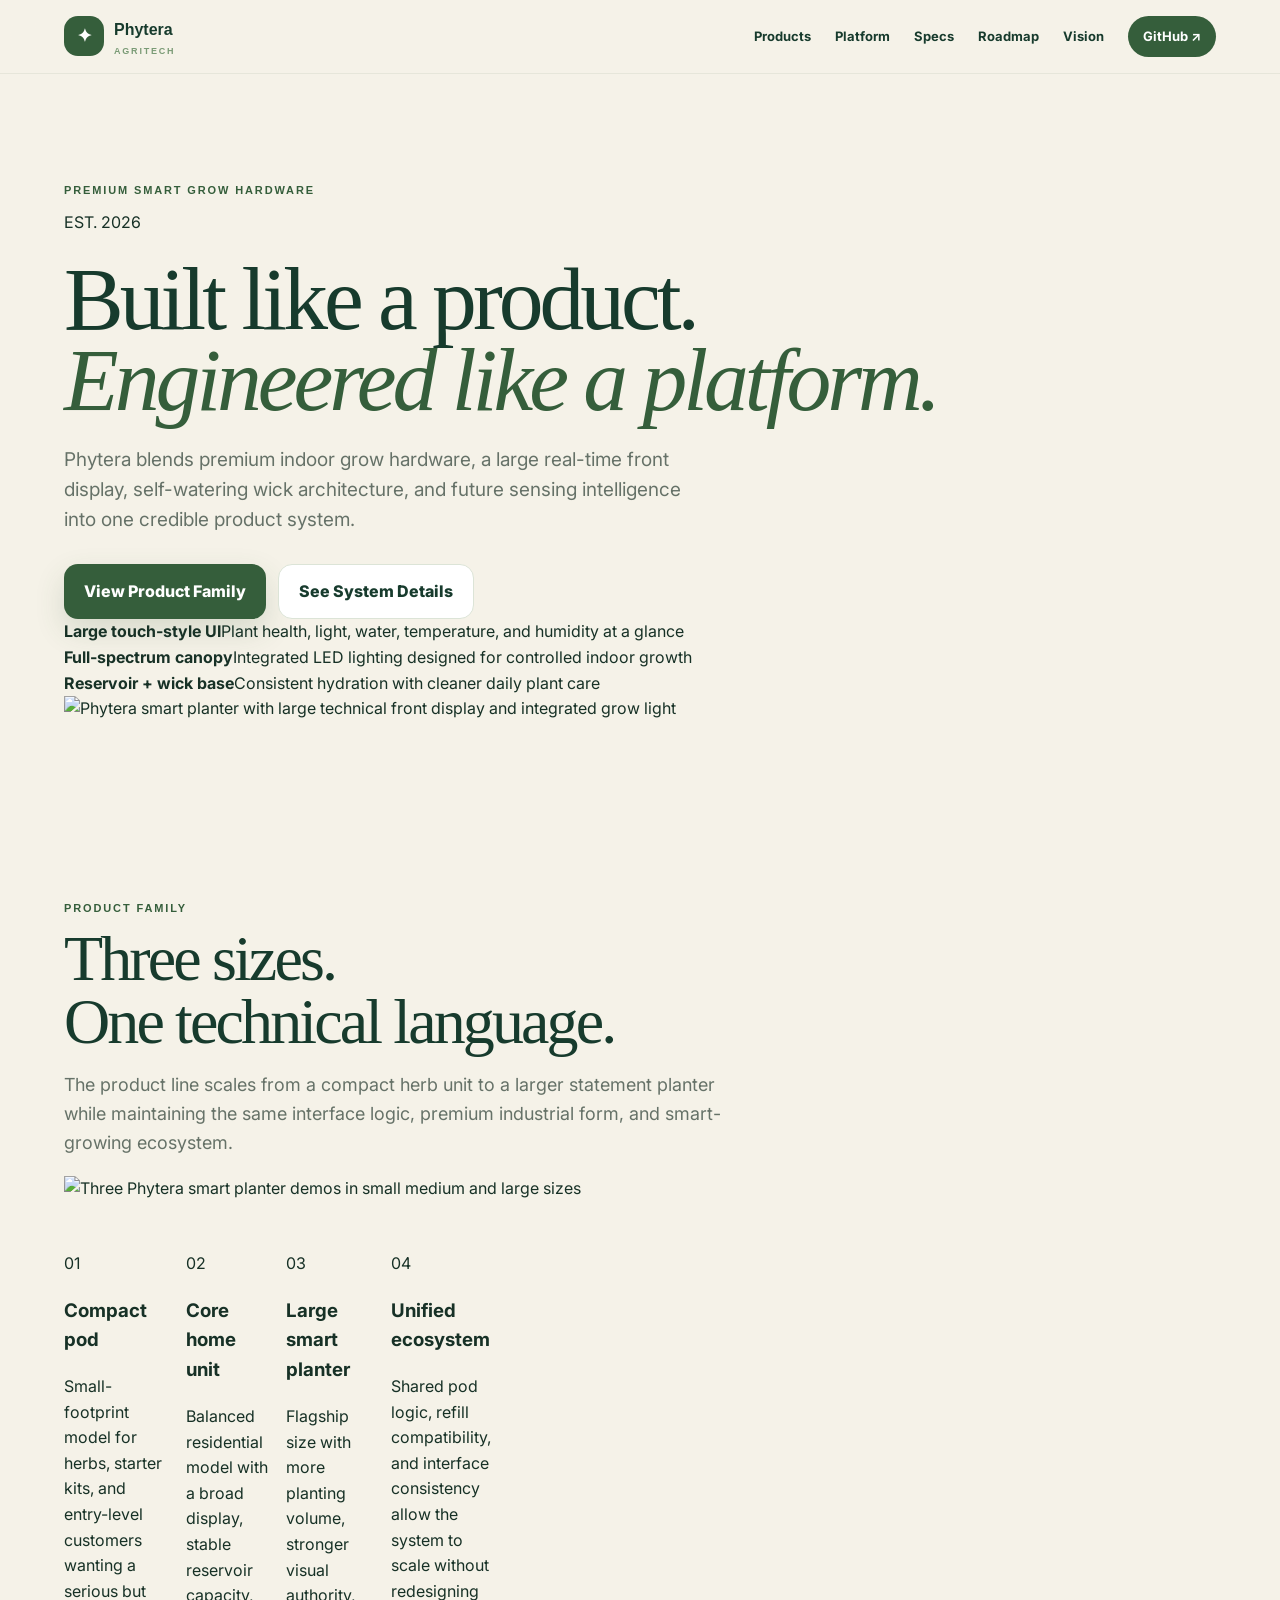
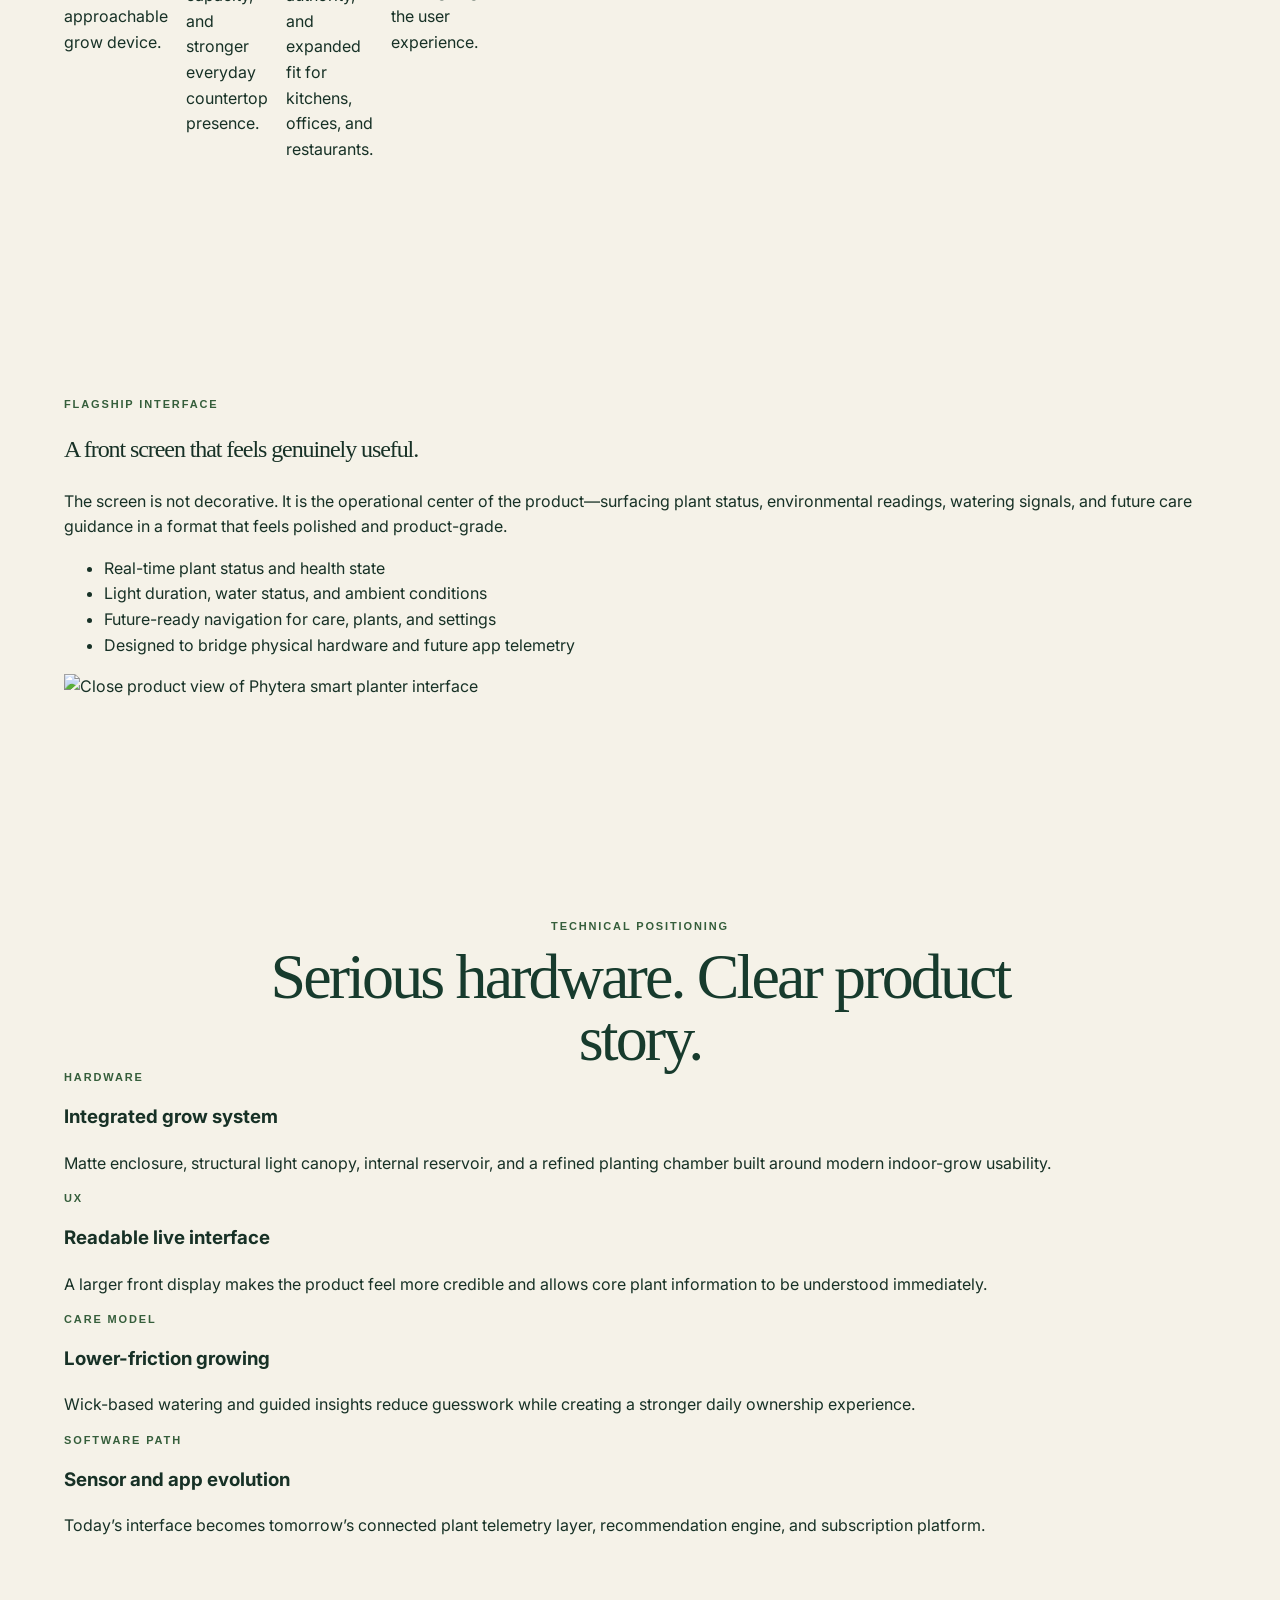
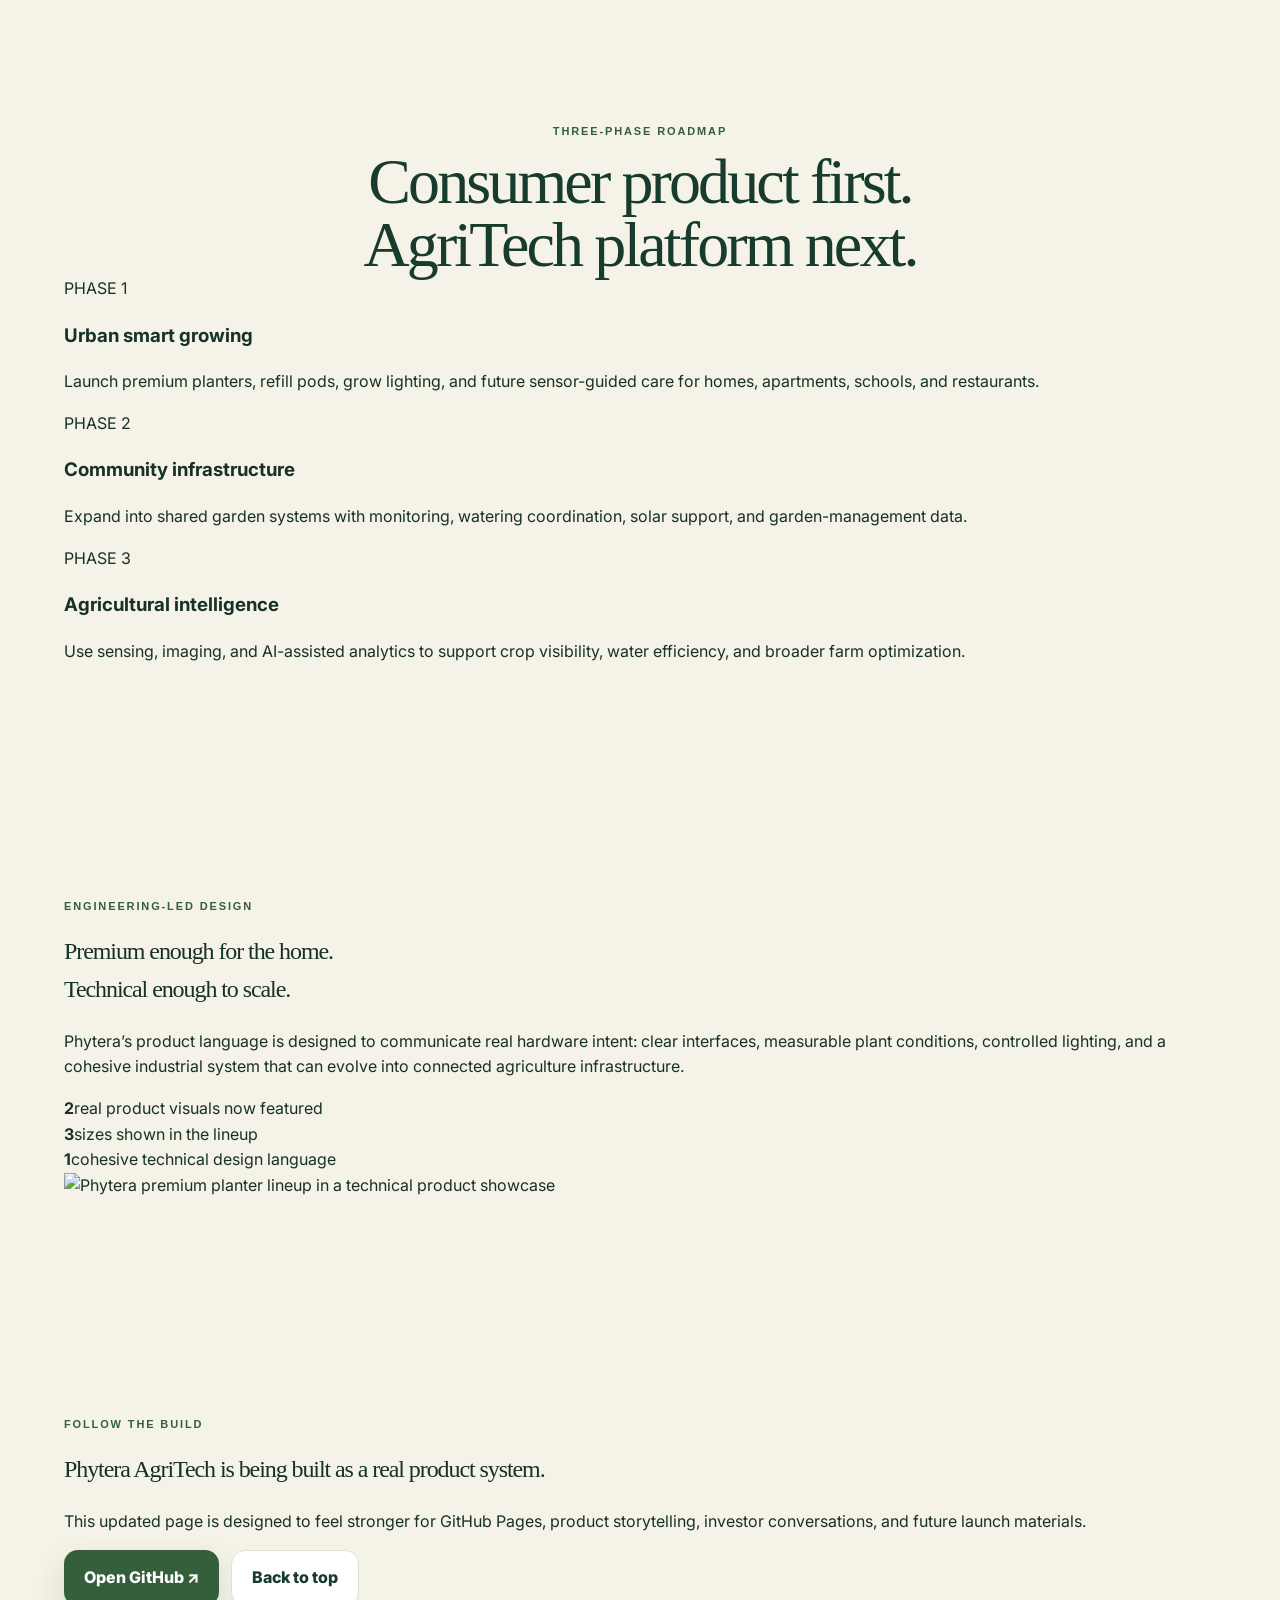
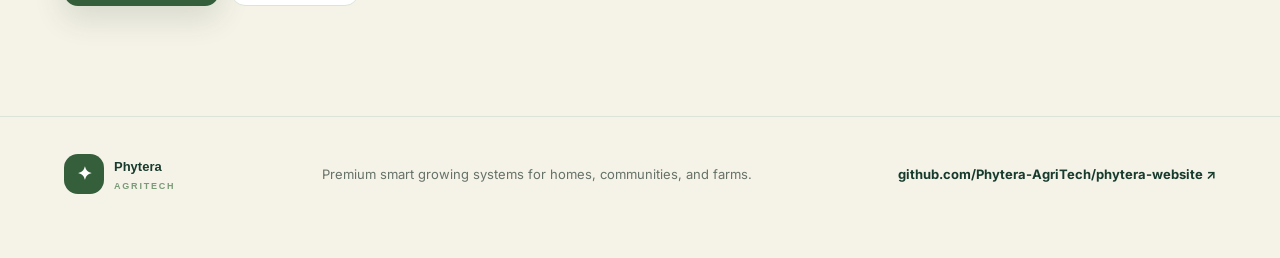
==== commit 8f2e7d73: "Refresh Phytera site with technical product direction" ====
--- a/index.html
+++ b/index.html
@@ -3,232 +3,163 @@
 <head>
   <meta charset="utf-8" />
   <meta name="viewport" content="width=device-width,initial-scale=1" />
-  <meta name="description" content="Phytera AgriTech builds modular growing systems that help people, communities, and farms grow smarter." />
-  <title>Phytera AgriTech | Plants That Tell You What They Need.</title>
+  <meta name="description" content="Phytera AgriTech builds premium smart growing systems that combine planter hardware, real-time plant telemetry, and a scalable agricultural technology roadmap." />
+  <title>Phytera AgriTech | Technical Smart Growing Systems</title>
   <link rel="preconnect" href="https://fonts.googleapis.com">
   <link rel="preconnect" href="https://fonts.gstatic.com" crossorigin>
-  <link href="https://fonts.googleapis.com/css2?family=DM+Serif+Display:ital@0;1&family=Inter:wght@400;500;600;700;800&family=Poppins:wght@500;600;700&display=swap" rel="stylesheet">
+  <link href="https://fonts.googleapis.com/css2?family=Inter:wght@400;500;600;700;800&family=Space+Grotesk:wght@500;700&display=swap" rel="stylesheet">
   <link rel="stylesheet" href="styles.css" />
 </head>
 <body>
   <header class="site-header">
     <a class="brand" href="#top" aria-label="Phytera AgriTech home">
       <span class="brand-mark">✦</span>
-      <span class="brand-type">Phytera <small>AgriTech</small></span>
+      <span>Phytera <small>AgriTech</small></span>
     </a>
     <button class="menu" aria-label="Toggle navigation" aria-expanded="false">☰</button>
     <nav>
       <a href="#products">Products</a>
-      <a href="#app">App</a>
-      <a href="#community">Community</a>
-      <a href="#farms">Farms</a>
-      <a href="#about">About</a>
-      <a class="nav-cta" href="#waitlist">Join Waitlist</a>
+      <a href="#platform">Platform</a>
+      <a href="#specs">Specs</a>
+      <a href="#roadmap">Roadmap</a>
+      <a href="#vision">Vision</a>
+      <a class="nav-cta" href="https://github.com/Phytera-AgriTech/phytera-website" target="_blank" rel="noreferrer">GitHub ↗</a>
     </nav>
   </header>
 
   <main id="top">
-    <section class="hero">
-      <div class="hero-inner">
-        <div class="hero-copy reveal">
-          <div class="hero-kicker"><span class="est-badge">EST. 2026</span><span>SMART GROWING, MADE FRIENDLIER</span></div>
-          <h1>Plants That Tell You<br><em>What They Need.</em></h1>
-          <p class="lead">Phytera makes growing feel simple, beautiful, and connected—from a countertop planter today to smarter community gardens and agricultural intelligence tomorrow.</p>
-          <div class="actions">
-            <a class="btn primary" href="#products">Explore Products</a>
-            <a class="btn secondary" href="#roadmap">See the Vision</a>
-          </div>
-          <div class="trust-row">
-            <span>Self-watering</span><span>Modular</span><span>Sensor-ready</span><span>Future AI care</span>
-          </div>
+    <section class="hero section">
+      <div class="hero-copy reveal">
+        <div class="eyebrow-row">
+          <span class="eyebrow">PREMIUM SMART GROW HARDWARE</span>
+          <span class="pill">EST. 2026</span>
         </div>
-        <div class="hero-art reveal">
-          <div class="hero-orbit orbit-one"></div>
-          <div class="hero-orbit orbit-two"></div>
-          <div class="hero-product-frame">
-            <img src="assets/final-planter-smart.svg" alt="Phytera smart planter concept" />
-          </div>
-          <div class="floating-note note-one"><strong>Water</strong><span>Right on schedule</span></div>
-          <div class="floating-note note-two"><strong>Light</strong><span>Optimized for growth</span></div>
-          <div class="floating-note note-three"><strong>Care</strong><span>Clear, simple guidance</span></div>
+        <h1>Built like a product.<br><em>Engineered like a platform.</em></h1>
+        <p class="lead">Phytera blends premium indoor grow hardware, a large real-time front display, self-watering wick architecture, and future sensing intelligence into one credible product system.</p>
+        <div class="actions">
+          <a class="btn primary" href="#products">View Product Family</a>
+          <a class="btn secondary" href="#platform">See System Details</a>
+        </div>
+        <div class="signal-grid">
+          <div><strong>Large touch-style UI</strong><span>Plant health, light, water, temperature, and humidity at a glance</span></div>
+          <div><strong>Full-spectrum canopy</strong><span>Integrated LED lighting designed for controlled indoor growth</span></div>
+          <div><strong>Reservoir + wick base</strong><span>Consistent hydration with cleaner daily plant care</span></div>
+        </div>
+      </div>
+      <div class="hero-visual reveal">
+        <div class="hero-card image-tech-frame">
+          <img src="assets/phytera-smart-planter.webp" alt="Phytera smart planter with large technical front display and integrated grow light" />
         </div>
       </div>
     </section>
 
-    <section id="products" class="section products">
+    <section id="products" class="section products section-dark">
       <div class="section-heading reveal">
-        <span class="eyebrow">PRODUCT ECOSYSTEM</span>
-        <h2>Start small.<br><em>Grow into a system.</em></h2>
-        <p>Phytera begins with approachable hardware and a shared refill ecosystem, then layers in lighting, sensing, software, and larger-scale growing tools.</p>
+        <span class="eyebrow">PRODUCT FAMILY</span>
+        <h2>Three sizes.<br>One technical language.</h2>
+        <p>The product line scales from a compact herb unit to a larger statement planter while maintaining the same interface logic, premium industrial form, and smart-growing ecosystem.</p>
       </div>
-
-      <div class="product-grid">
-        <article class="product-card featured reveal">
-          <div class="product-copy">
-            <span class="product-tag">01 • COUNTERTOP POD</span>
-            <h3>Phytera Classic</h3>
-            <p>A soft-form, self-watering planter designed for kitchens, apartments, classrooms, and restaurants.</p>
-            <div class="product-meta"><span>Wick-fed</span><span>Refill-ready</span><span>Low-tech first</span></div>
-          </div>
-          <img src="assets/final-planter-classic.svg" alt="Phytera Classic planter" />
+      <div class="lineup-card reveal image-tech-frame">
+        <img src="assets/phytera-planter-lineup.webp" alt="Three Phytera smart planter demos in small medium and large sizes" />
+      </div>
+      <div class="product-grid product-grid-4">
+        <article class="info-card reveal">
+          <span class="num">01</span>
+          <h3>Compact pod</h3>
+          <p>Small-footprint model for herbs, starter kits, and entry-level customers wanting a serious but approachable grow device.</p>
         </article>
-
-        <article class="product-card reveal">
-          <img src="assets/final-planter-smart.svg" alt="Phytera smart grow-light planter" />
-          <div class="product-copy">
-            <span class="product-tag">02 • GROW LIGHT POD</span>
-            <h3>Phytera Smart</h3>
-            <p>Integrated grow lighting, water sensing, status display, and connectivity without losing the calm home-friendly look.</p>
-          </div>
+        <article class="info-card reveal">
+          <span class="num">02</span>
+          <h3>Core home unit</h3>
+          <p>Balanced residential model with a broad display, stable reservoir capacity, and stronger everyday countertop presence.</p>
         </article>
-
-        <article class="product-card reveal">
-          <img src="assets/final-planter-modular.svg" alt="Phytera modular planter family" />
-          <div class="product-copy">
-            <span class="product-tag">03 • SMART WATER POD</span>
-            <h3>One Family, Three Sizes</h3>
-            <p>Small, medium, and large planters built around the same pod and refill logic so customers can expand without starting over.</p>
-          </div>
+        <article class="info-card reveal">
+          <span class="num">03</span>
+          <h3>Large smart planter</h3>
+          <p>Flagship size with more planting volume, stronger visual authority, and expanded fit for kitchens, offices, and restaurants.</p>
         </article>
-
-        <article class="product-card reveal">
-          <div class="mini-visual farm-visual">🌿</div>
-          <div class="product-copy">
-            <span class="product-tag">04 • FARM POD</span>
-            <h3>Community Systems</h3>
-            <p>Sensor-integrated watering, solar monitoring, garden coordination, maintenance alerts, and shared crop schedules.</p>
-          </div>
-        </article>
-
-        <article class="product-card reveal">
-          <div class="mini-visual commercial-visual">⌁</div>
-          <div class="product-copy">
-            <span class="product-tag">05 • COMMERCIAL POD</span>
-            <h3>Agricultural Intelligence</h3>
-            <p>Drone imaging, irrigation optimization, crop-health analytics, and AI-assisted farm decisions for future commercial use.</p>
-          </div>
+        <article class="info-card reveal">
+          <span class="num">04</span>
+          <h3>Unified ecosystem</h3>
+          <p>Shared pod logic, refill compatibility, and interface consistency allow the system to scale without redesigning the user experience.</p>
         </article>
       </div>
     </section>
 
-    <section class="section how-it-works">
-      <div class="section-heading centered reveal">
-        <span class="eyebrow">HOW IT WORKS</span>
-        <h2>Grow more confidently in four simple steps.</h2>
-      </div>
-      <div class="steps">
-        <article class="step reveal"><span>1</span><h3>Drop in a pod</h3><p>Use a standardized Phytera growing pod with coco coir, perlite, and a seed-ready center.</p></article>
-        <article class="step reveal"><span>2</span><h3>Add water</h3><p>The wick-based system helps regulate moisture with less day-to-day guesswork.</p></article>
-        <article class="step reveal"><span>3</span><h3>Connect when ready</h3><p>Add lights, sensors, and future app connectivity as your setup grows.</p></article>
-        <article class="step reveal"><span>4</span><h3>Grow smarter</h3><p>Receive clearer guidance around water, light, nutrients, and plant health.</p></article>
-      </div>
-    </section>
-
-    <section id="app" class="section app-section">
-      <div class="app-shell reveal">
-        <div class="phone-mockup">
-          <div class="phone-top"></div>
-          <div class="screen-card">
-            <span class="screen-label">BASIL • HEALTHY</span>
-            <div class="plant-bubble">🌱</div>
-            <h3>Good morning.</h3>
-            <p>Your basil is doing well.</p>
-            <div class="screen-stat"><span>Water</span><strong>68%</strong></div>
-            <div class="screen-stat"><span>Light</span><strong>Good</strong></div>
-            <div class="screen-stat"><span>Nutrients</span><strong>7 days</strong></div>
-          </div>
+    <section id="platform" class="section platform">
+      <div class="two-col technical-layout">
+        <div class="panel reveal">
+          <span class="eyebrow">FLAGSHIP INTERFACE</span>
+          <h2>A front screen that feels genuinely useful.</h2>
+          <p>The screen is not decorative. It is the operational center of the product—surfacing plant status, environmental readings, watering signals, and future care guidance in a format that feels polished and product-grade.</p>
+          <ul class="feature-list">
+            <li>Real-time plant status and health state</li>
+            <li>Light duration, water status, and ambient conditions</li>
+            <li>Future-ready navigation for care, plants, and settings</li>
+            <li>Designed to bridge physical hardware and future app telemetry</li>
+          </ul>
         </div>
-        <div class="app-copy">
-          <span class="eyebrow">THE PHYTERA APP</span>
-          <h2>Your plants,<br><em>translated.</em></h2>
-          <p>The app is designed to make sensor data useful—not overwhelming. Start with simple alerts, then evolve toward nutrient guidance, care instructions, growth tracking, recipes, and AI-assisted recommendations.</p>
-          <div class="app-list">
-            <div><span>01</span><p><strong>Free basics</strong><br>Water and light alerts.</p></div>
-            <div><span>02</span><p><strong>Premium guidance</strong><br>Nutrients, care plans, recipes, and seed perks.</p></div>
-            <div><span>03</span><p><strong>Future intelligence</strong><br>Growth history and AI-assisted plant care.</p></div>
-          </div>
+        <div class="image-panel reveal image-tech-frame">
+          <img src="assets/phytera-smart-planter.webp" alt="Close product view of Phytera smart planter interface" />
         </div>
       </div>
     </section>
 
-    <section id="community" class="section split-section">
-      <div class="split-copy reveal">
-        <span class="eyebrow">COMMUNITY</span>
-        <h2>From one planter<br>to a shared garden.</h2>
-        <p>Phase 2 expands Phytera into community gardens, schools, HOAs, nonprofits, parks departments, and smart-city sustainability programs.</p>
-        <div class="check-list">
-          <span>Watering logs</span>
-          <span>Volunteer coordination</span>
-          <span>Maintenance alerts</span>
-          <span>Crop scheduling</span>
-          <span>Solar monitoring</span>
-          <span>Garden health reports</span>
-        </div>
+    <section id="specs" class="section specs">
+      <div class="section-heading centered reveal">
+        <span class="eyebrow">TECHNICAL POSITIONING</span>
+        <h2>Serious hardware. Clear product story.</h2>
       </div>
-      <div class="split-visual reveal community-card">
-        <div class="community-map">
-          <span class="plot p1">A1</span><span class="plot p2">A2</span><span class="plot p3">B1</span><span class="plot p4">B2</span>
-        </div>
-        <div class="status-panel"><strong>Community Garden</strong><span>4 zones connected</span><span>Water use trending ↓</span></div>
-      </div>
-    </section>
-
-    <section id="farms" class="section farms">
-      <div class="section-heading reveal">
-        <span class="eyebrow">FARMS • PHASE 3</span>
-        <h2>The long game is<br><em>agricultural intelligence.</em></h2>
-        <p>Phytera’s final phase extends beyond planters into crop-health monitoring, water optimization, drone scanning, and agricultural analytics.</p>
-      </div>
-      <div class="farm-grid">
-        <article class="farm-card reveal"><span>01</span><h3>Drone + thermal imaging</h3><p>Detect crop stress, heat patterns, and irrigation inefficiencies across larger acreage.</p></article>
-        <article class="farm-card reveal"><span>02</span><h3>Multispectral crop analysis</h3><p>Identify patterns tied to plant health, nutrient stress, and disease risk.</p></article>
-        <article class="farm-card reveal"><span>03</span><h3>Smart irrigation</h3><p>Translate field data into more precise watering recommendations and infrastructure decisions.</p></article>
-        <article class="farm-card reveal"><span>04</span><h3>AI farm dashboards</h3><p>Bring sensor, aerial, and historical data together into a clearer decision layer for growers.</p></article>
-      </div>
-    </section>
-
-    <section id="about" class="section mission-section">
-      <div class="mission-card reveal">
-        <div>
-          <span class="eyebrow">WHY PHYTERA</span>
-          <h2>Cute on the counter.<br><em>Serious by design.</em></h2>
-        </div>
-        <div>
-          <p>Our mission is to create accessible, scalable, data-driven growing solutions that improve food sustainability, water efficiency, and plant health for individuals, communities, and commercial agriculture.</p>
-          <p>Phytera is intentionally starting with a product people can understand and love, then using that foundation to build a broader smart-agriculture ecosystem.</p>
-        </div>
+      <div class="specs-grid">
+        <article class="spec-card reveal"><span class="eyebrow">HARDWARE</span><h3>Integrated grow system</h3><p>Matte enclosure, structural light canopy, internal reservoir, and a refined planting chamber built around modern indoor-grow usability.</p></article>
+        <article class="spec-card reveal"><span class="eyebrow">UX</span><h3>Readable live interface</h3><p>A larger front display makes the product feel more credible and allows core plant information to be understood immediately.</p></article>
+        <article class="spec-card reveal"><span class="eyebrow">CARE MODEL</span><h3>Lower-friction growing</h3><p>Wick-based watering and guided insights reduce guesswork while creating a stronger daily ownership experience.</p></article>
+        <article class="spec-card reveal"><span class="eyebrow">SOFTWARE PATH</span><h3>Sensor and app evolution</h3><p>Today’s interface becomes tomorrow’s connected plant telemetry layer, recommendation engine, and subscription platform.</p></article>
       </div>
     </section>
 
     <section id="roadmap" class="section roadmap">
-      <div class="section-heading centered reveal">
-        <span class="eyebrow">THE ROADMAP</span>
-        <h2>One company. Three levels of impact.</h2>
-      </div>
-      <div class="roadmap-track">
-        <article class="roadmap-card reveal"><span class="phase-dot">01</span><h3>Urban Smart Growing</h3><p>Planters, grow lights, refill pods, sensors, app subscriptions, and ecommerce.</p><small>Consumers • homes • schools • restaurants</small></article>
-        <article class="roadmap-card reveal"><span class="phase-dot">02</span><h3>Smart Infrastructure</h3><p>Community gardens, sensor networks, solar monitoring, maintenance systems, and SaaS.</p><small>Cities • HOAs • nonprofits • schools</small></article>
-        <article class="roadmap-card reveal"><span class="phase-dot">03</span><h3>Agricultural Intelligence</h3><p>Drone imaging, irrigation optimization, AI crop analysis, dashboards, and analytics licensing.</p><small>Farms • agencies • agri-industry</small></article>
+      <div class="section-heading centered reveal"><span class="eyebrow">THREE-PHASE ROADMAP</span><h2>Consumer product first. AgriTech platform next.</h2></div>
+      <div class="timeline">
+        <article class="timeline-card reveal"><span class="phase">PHASE 1</span><h3>Urban smart growing</h3><p>Launch premium planters, refill pods, grow lighting, and future sensor-guided care for homes, apartments, schools, and restaurants.</p></article>
+        <article class="timeline-card reveal"><span class="phase">PHASE 2</span><h3>Community infrastructure</h3><p>Expand into shared garden systems with monitoring, watering coordination, solar support, and garden-management data.</p></article>
+        <article class="timeline-card reveal"><span class="phase">PHASE 3</span><h3>Agricultural intelligence</h3><p>Use sensing, imaging, and AI-assisted analytics to support crop visibility, water efficiency, and broader farm optimization.</p></article>
       </div>
     </section>
 
-    <section id="waitlist" class="section waitlist">
-      <div class="waitlist-card reveal">
+    <section class="section showcase" id="vision">
+      <div class="showcase-copy reveal">
+        <span class="eyebrow">ENGINEERING-LED DESIGN</span>
+        <h2>Premium enough for the home.<br>Technical enough to scale.</h2>
+        <p>Phytera’s product language is designed to communicate real hardware intent: clear interfaces, measurable plant conditions, controlled lighting, and a cohesive industrial system that can evolve into connected agriculture infrastructure.</p>
+        <div class="mini-stats">
+          <div><strong>2</strong><span>real product visuals now featured</span></div>
+          <div><strong>3</strong><span>sizes shown in the lineup</span></div>
+          <div><strong>1</strong><span>cohesive technical design language</span></div>
+        </div>
+      </div>
+      <div class="showcase-image reveal image-tech-frame">
+        <img src="assets/phytera-planter-lineup.webp" alt="Phytera premium planter lineup in a technical product showcase" />
+      </div>
+    </section>
+
+    <section class="section cta">
+      <div class="cta-card reveal">
         <span class="eyebrow">FOLLOW THE BUILD</span>
-        <h2>Help shape the first Phytera products.</h2>
-        <p>We’re developing the planter system, refill ecosystem, sensing layer, and long-term platform in public.</p>
-        <div class="waitlist-actions">
-          <a class="btn light" href="https://github.com/Phytera-AgriTech/phytera-website" target="_blank" rel="noreferrer">Follow on GitHub ↗</a>
-          <a class="btn ghost-light" href="#products">See the Planters</a>
+        <h2>Phytera AgriTech is being built as a real product system.</h2>
+        <p>This updated page is designed to feel stronger for GitHub Pages, product storytelling, investor conversations, and future launch materials.</p>
+        <div class="actions">
+          <a class="btn primary" href="https://github.com/Phytera-AgriTech/phytera-website" target="_blank" rel="noreferrer">Open GitHub ↗</a>
+          <a class="btn secondary" href="#top">Back to top</a>
         </div>
       </div>
     </section>
   </main>
 
   <footer>
-    <a class="brand" href="#top"><span class="brand-mark">✦</span><span class="brand-type">Phytera <small>AgriTech</small></span></a>
-    <p>Plants that tell you what they need.</p>
-    <a href="https://github.com/Phytera-AgriTech/phytera-website" target="_blank" rel="noreferrer">GitHub ↗</a>
+    <a class="brand" href="#top"><span class="brand-mark">✦</span><span>Phytera <small>AgriTech</small></span></a>
+    <p>Premium smart growing systems for homes, communities, and farms.</p>
+    <a href="https://github.com/Phytera-AgriTech/phytera-website" target="_blank" rel="noreferrer">github.com/Phytera-AgriTech/phytera-website ↗</a>
   </footer>
   <script src="script.js"></script>
 </body>
--- a/styles.css
+++ b/styles.css
@@ -1,3 +1 @@
-:root{--ink:#123b2d;--green:#347f2c;--lime:#77a93d;--sage:#e9f0e2;--cream:#f8f7f1;--muted:#607066;--line:#dce5d8;--white:#fff;--shadow:0 24px 70px rgba(24,60,42,.12)}*{box-sizing:border-box}html{scroll-behavior:smooth}body{margin:0;background:var(--cream);color:#17261f;font-family:Inter,ui-sans-serif,system-ui,-apple-system,BlinkMacSystemFont,"Segoe UI",sans-serif;line-height:1.6}.site-header{position:sticky;top:0;z-index:20;display:flex;align-items:center;justify-content:space-between;padding:18px clamp(22px,5vw,72px);background:rgba(248,247,241,.86);backdrop-filter:blur(16px);border-bottom:1px solid rgba(18,59,45,.08)}.brand{display:flex;gap:10px;align-items:center;color:var(--ink);text-decoration:none;font-weight:800;font-size:20px;letter-spacing:-.03em}.brand small{display:block;font-size:10px;letter-spacing:.18em;text-transform:uppercase;color:var(--green);line-height:1}.brand-mark{display:grid;place-items:center;width:38px;height:38px;border:1px solid var(--line);border-radius:50%;background:#fff}.site-header nav{display:flex;align-items:center;gap:28px}.site-header nav a,footer a{color:var(--ink);text-decoration:none;font-weight:650;font-size:14px}.site-header .github{padding:10px 16px;border:1px solid var(--ink);border-radius:999px}.menu{display:none;background:none;border:0;font-size:24px;color:var(--ink)}.section{max-width:1320px;margin:auto;padding:110px clamp(22px,5vw,72px)}.hero{min-height:780px;display:grid;grid-template-columns:.9fr 1.1fr;align-items:center;gap:30px;padding-top:70px}.eyebrow{font-size:12px;letter-spacing:.2em;font-weight:800;color:var(--green);margin:0 0 18px}.hero h1,.section-heading h2,.showcase h2,.vision h2{font-family:Georgia,"Times New Roman",serif;color:var(--ink);letter-spacing:-.045em;line-height:.98;margin:0}.hero h1{font-size:clamp(52px,6.6vw,100px)}.hero h1 em{font-weight:400;color:var(--green)}.lead{max-width:650px;font-size:19px;color:var(--muted);margin:28px 0}.actions{display:flex;gap:12px;flex-wrap:wrap}.btn{display:inline-flex;align-items:center;justify-content:center;padding:14px 20px;border-radius:10px;text-decoration:none;font-weight:800;transition:.2s transform,.2s box-shadow}.btn:hover{transform:translateY(-2px);box-shadow:0 10px 30px rgba(30,80,50,.15)}.primary{background:var(--green);color:#fff}.secondary{border:1px solid var(--line);color:var(--ink);background:#fff}.mini-grid{display:flex;gap:22px;flex-wrap:wrap;margin-top:34px;color:var(--muted);font-size:13px}.mini-grid span{display:flex;gap:7px}.hero-art{position:relative;min-width:0}.hero-art img{position:relative;width:112%;margin-left:-8%;display:block;filter:drop-shadow(0 30px 40px rgba(30,60,40,.14));mix-blend-mode:multiply}.glow{position:absolute;inset:15% 5%;background:radial-gradient(circle,#dfeccb 0,rgba(223,236,203,0) 65%);filter:blur(30px)}.system{background:#fff;border-radius:38px}.section-heading{max-width:760px}.section-heading h2,.showcase h2,.vision h2{font-size:clamp(42px,5vw,72px)}.section-heading>p:last-child{font-size:18px;color:var(--muted);max-width:680px}.system-layout{display:grid;grid-template-columns:.8fr 1.2fr;gap:50px;align-items:center;margin-top:65px}.feature-list{display:grid;gap:8px}.feature-list article{display:grid;grid-template-columns:48px 1fr;gap:16px;padding:20px 0;border-bottom:1px solid var(--line)}.feature-list article>span{font-family:Georgia,serif;font-size:20px;color:var(--lime)}h3{margin:0 0 5px;color:var(--ink);font-size:19px}.feature-list p,.card p,.showcase-copy>p{margin:0;color:var(--muted)}.product-card{background:linear-gradient(145deg,#f1f5ec,#fff);border:1px solid var(--line);border-radius:30px;padding:22px;box-shadow:var(--shadow)}.product-card img{width:100%;display:block;border-radius:20px;mix-blend-mode:multiply}.status{margin:8px 8px 0;font-size:13px;color:var(--muted)}.status i{display:inline-block;width:8px;height:8px;background:#70a642;border-radius:50%;margin-right:8px}.centered{text-align:center;margin:auto}.centered>p:last-child{margin-left:auto;margin-right:auto}.cards{display:grid;grid-template-columns:repeat(4,1fr);gap:18px;margin-top:55px}.card{padding:32px 26px;border:1px solid var(--line);border-radius:22px;background:rgba(255,255,255,.65)}.icon{font-size:30px;margin-bottom:22px}.showcase{display:grid;grid-template-columns:1.05fr .95fr;gap:70px;align-items:center}.showcase-image img{width:100%;display:block;border-radius:30px;box-shadow:var(--shadow)}.showcase-copy>p{font-size:18px;margin:25px 0 35px}.stats{display:grid;grid-template-columns:repeat(3,1fr);border-top:1px solid var(--line);padding-top:24px}.stats div{padding-right:12px}.stats strong{display:block;font:48px/1 Georgia,serif;color:var(--green)}.stats span{display:block;color:var(--muted);font-size:12px;margin-top:8px}.vision{max-width:1180px;margin-bottom:100px;border-radius:34px;background:var(--ink);color:#eaf2ea;display:grid;grid-template-columns:1.1fr .9fr;gap:30px;align-items:end}.vision .eyebrow{color:#a9d47f}.vision h2{color:#fff}.vision>p{font-size:18px;color:#cbd9cf}.light{background:#fff;color:var(--ink);width:max-content}footer{max-width:1320px;margin:auto;padding:35px clamp(22px,5vw,72px) 60px;border-top:1px solid var(--line);display:flex;justify-content:space-between;align-items:center;gap:20px;color:var(--muted);font-size:13px}.reveal{opacity:0;transform:translateY(18px);transition:.7s ease}.reveal.visible{opacity:1;transform:none}@media(max-width:900px){.menu{display:block}.site-header nav{display:none;position:absolute;left:20px;right:20px;top:76px;padding:22px;flex-direction:column;align-items:stretch;background:#fff;border:1px solid var(--line);border-radius:16px;box-shadow:var(--shadow)}.site-header nav.open{display:flex}.hero,.system-layout,.showcase,.vision{grid-template-columns:1fr}.hero{min-height:auto;padding-top:65px}.hero-art{order:-1}.hero-art img{width:100%;margin:0}.cards{grid-template-columns:1fr 1fr}.showcase{gap:35px}.vision{margin-left:18px;margin-right:18px}.section{padding-top:80px;padding-bottom:80px}footer{flex-direction:column;align-items:flex-start}}@media(max-width:560px){.cards{grid-template-columns:1fr}.hero h1{font-size:49px}.section-heading h2,.showcase h2,.vision h2{font-size:42px}.mini-grid{display:grid}.stats strong{font-size:38px}.vision{border-radius:24px}footer{padding-bottom:40px}}.purpose{padding-top:40px}.purpose-grid{display:grid;grid-template-columns:1fr 1fr;gap:22px}.purpose-card{padding:38px;border:1px solid var(--line);border-radius:28px;background:#fff}.purpose-card h2{font-family:Georgia,"Times New Roman",serif;color:var(--ink);font-size:clamp(34px,4vw,56px);line-height:1.02;letter-spacing:-.04em;margin:0 0 18px}.purpose-card p:last-child{color:var(--muted);font-size:17px}.audience{display:flex;gap:10px;flex-wrap:wrap;margin-top:40px}.audience span,.data-tags span{padding:9px 13px;border:1px solid var(--line);border-radius:999px;background:#fff;color:var(--ink);font-size:13px;font-weight:700}.card-label{font-size:11px!important;letter-spacing:.16em;color:var(--green)!important;font-weight:800;margin-bottom:8px!important}.pods{background:linear-gradient(180deg,rgba(233,240,226,.65),rgba(248,247,241,0));border-radius:38px}.pod-grid{display:grid;grid-template-columns:repeat(3,1fr);gap:18px;margin-top:50px}.pod-card{position:relative;padding:34px 28px 30px;background:#fff;border:1px solid var(--line);border-radius:24px}.pod-card p{color:var(--muted);margin:8px 0 0}.pod-index{display:inline-block;font-family:Georgia,serif;font-size:30px;color:var(--lime);margin-bottom:26px}.pod-flow{display:flex;justify-content:center;align-items:center;gap:18px;flex-wrap:wrap;margin-top:26px;padding:22px;border-top:1px solid var(--line);color:var(--ink)}.pod-flow span{color:var(--lime)}.phases{padding-top:90px}.phase-grid{display:grid;grid-template-columns:repeat(3,1fr);gap:18px;margin-top:55px}.phase-card{padding:34px 28px;background:#fff;border:1px solid var(--line);border-radius:26px;min-height:100%}.phase-number{font:56px/1 Georgia,serif;color:#c7d8bd;margin-bottom:22px}.phase-card h3{font-size:26px;margin-bottom:12px}.phase-card>p:not(.eyebrow){color:var(--muted)}.phase-card ul{margin:20px 0 0;padding-left:18px;color:var(--ink)}.phase-card li{margin:7px 0}.data-section{padding-top:40px;padding-bottom:40px}.data-panel{display:grid;grid-template-columns:1fr 1fr;gap:50px;padding:55px;border-radius:34px;background:#eaf1e5;border:1px solid #d7e3d0}.data-panel h2{font-family:Georgia,"Times New Roman",serif;color:var(--ink);font-size:clamp(38px,4.5vw,64px);line-height:1;letter-spacing:-.04em;margin:0}.data-copy>p{font-size:18px;color:var(--muted);margin-top:0}.data-tags{display:flex;gap:10px;flex-wrap:wrap;margin-top:22px}.timeline-grid{display:grid;grid-template-columns:repeat(4,1fr);gap:16px;margin-top:45px}.timeline-card{padding:26px;border-top:3px solid var(--green);background:#fff;border-radius:0 0 18px 18px}.timeline-card span{font-size:11px;letter-spacing:.16em;color:var(--green);font-weight:800}.timeline-card h3{margin-top:12px}.timeline-card p{color:var(--muted)}.vision-quote{font-family:Georgia,"Times New Roman",serif;font-size:24px;color:#fff!important;font-style:italic;margin-top:18px}@media(max-width:900px){.purpose-grid,.pod-grid,.phase-grid,.data-panel,.timeline-grid{grid-template-columns:1fr}.timeline-grid{gap:12px}.purpose{padding-top:20px}.data-panel{padding:34px}.pod-flow{justify-content:flex-start}}
-/* Intentional product-showcase refresh */
-.hero-kicker{display:flex;align-items:center;gap:14px;flex-wrap:wrap;margin-bottom:18px}.hero-kicker .eyebrow{margin:0}.est-badge{font-size:10px;letter-spacing:.16em;font-weight:900;color:var(--ink);background:#eef3e7;border:1px solid #d5dfcd;padding:8px 11px;border-radius:999px}.hero h1 em{display:inline-block;font-weight:400;color:var(--green)}.hero-copy{position:relative}.hero-copy:before{content:"";position:absolute;width:88px;height:88px;border-radius:50%;background:#e5efd9;left:-34px;top:-24px;z-index:-1;opacity:.75}.final-planters{position:relative}.final-intro{display:grid;grid-template-columns:1.05fr .95fr;gap:54px;align-items:end;margin-bottom:42px}.final-intro h2{font-family:Georgia,"Times New Roman",serif;color:var(--ink);font-size:clamp(46px,5.5vw,78px);letter-spacing:-.05em;line-height:.98;margin:0}.final-intro h2 em{color:var(--green);font-weight:400}.final-intro>p{font-size:18px;color:var(--muted);margin:0 0 8px}.planter-feature{display:grid;grid-template-columns:.78fr 1.22fr;align-items:center;gap:26px;background:#183b2f;border-radius:36px;padding:44px 44px 30px;overflow:hidden;box-shadow:var(--shadow)}.planter-feature-copy{padding:18px 6px 18px 12px;color:#eaf1ec}.planter-feature h3{font-family:Georgia,"Times New Roman",serif;color:#fff;font-size:clamp(44px,5vw,68px);letter-spacing:-.04em;margin:14px 0}.planter-feature-copy>p{color:#c8d8cf;font-size:17px;max-width:520px}.concept-pill{display:inline-block;background:#dcebcf;color:#244b37;border-radius:999px;padding:8px 12px;font-size:10px;font-weight:900;letter-spacing:.15em}.planter-feature img{width:100%;display:block;border-radius:26px;background:#f3f5ef}.planter-specs{display:flex;flex-wrap:wrap;gap:8px;margin-top:24px}.planter-specs span{border:1px solid rgba(255,255,255,.2);padding:8px 11px;border-radius:999px;font-size:12px;color:#edf5ef}.planter-grid{display:grid;grid-template-columns:1fr 1fr;gap:20px;margin-top:20px}.planter-card{background:#fff;border:1px solid var(--line);border-radius:28px;overflow:hidden;transition:.25s transform,.25s box-shadow}.planter-card:hover{transform:translateY(-4px);box-shadow:var(--shadow)}.planter-card img{width:100%;display:block;background:#f1f4ec}.planter-card-copy{padding:25px 28px 30px}.planter-card-copy .eyebrow{margin-bottom:8px}.planter-card-copy h3{font-family:Georgia,"Times New Roman",serif;font-size:32px;letter-spacing:-.03em;margin-bottom:9px}.planter-card-copy p:last-child{color:var(--muted);margin:0}.intent-strip{display:grid;grid-template-columns:repeat(3,1fr);gap:12px;margin-top:22px}.intent-strip>div{padding:24px;border-radius:20px;background:#eef3e8;border:1px solid #dae5d4}.intent-strip strong{display:block;font-family:Georgia,"Times New Roman",serif;font-size:25px;color:var(--ink);margin-bottom:5px}.intent-strip span{display:block;font-size:13px;color:var(--muted);line-height:1.5}.purpose-card,.card,.pod-card,.phase-card{box-shadow:0 8px 25px rgba(25,58,43,.035)}.system{box-shadow:0 1px 0 rgba(18,59,45,.05),0 35px 80px rgba(18,59,45,.06)}@media(max-width:900px){.final-intro,.planter-feature,.planter-grid,.intent-strip{grid-template-columns:1fr}.planter-feature{padding:26px}.planter-feature-copy{padding:8px}.final-intro{gap:20px}.intent-strip{gap:10px}}@media(max-width:560px){.final-planters{padding-left:18px;padding-right:18px}.planter-feature{border-radius:25px}.planter-card{border-radius:22px}}
+:root{--forest:#355E3B;--forest-dark:#173B2D;--sage:#7A9B76;--sage-soft:#DDE7D8;--cream:#F5F2E8;--paper:#FCFBF7;--brown:#6D5845;--ink:#173126;--muted:#667268;--line:#DCE4D7;--white:#fff;--shadow:0 24px 70px rgba(24,58,42,.12)}*{box-sizing:border-box}html{scroll-behavior:smooth}body{margin:0;background:var(--cream);color:var(--ink);font-family:Inter,system-ui,sans-serif;line-height:1.6}img{max-width:100%}a{color:inherit}.site-header{position:sticky;top:0;z-index:50;display:flex;align-items:center;justify-content:space-between;padding:16px clamp(20px,5vw,70px);background:rgba(245,242,232,.9);backdrop-filter:blur(16px);border-bottom:1px solid rgba(53,94,59,.08)}.brand{display:flex;align-items:center;gap:10px;text-decoration:none;font-family:Poppins,sans-serif;font-weight:700;color:var(--forest-dark)}.brand-mark{width:40px;height:40px;display:grid;place-items:center;background:var(--forest);color:#fff;border-radius:14px;font-size:18px}.brand-type{font-size:20px;line-height:1}.brand small{display:block;margin-top:5px;font:600 9px/1 Poppins,sans-serif;letter-spacing:.2em;text-transform:uppercase;color:var(--sage)}nav{display:flex;align-items:center;gap:24px}nav a{font-size:13px;font-weight:700;text-decoration:none;color:var(--forest-dark)}.nav-cta{padding:10px 15px;border-radius:999px;background:var(--forest);color:#fff!important}.menu{display:none;border:0;background:none;font-size:24px;color:var(--forest-dark)}.hero{overflow:hidden}.hero-inner{max-width:1400px;margin:auto;min-height:790px;padding:80px clamp(20px,5vw,70px) 90px;display:grid;grid-template-columns:.9fr 1.1fr;align-items:center;gap:40px}.hero-kicker{display:flex;align-items:center;gap:12px;flex-wrap:wrap;font:700 11px Poppins,sans-serif;letter-spacing:.15em;color:var(--forest)}.est-badge{background:#fff;border:1px solid var(--line);padding:7px 10px;border-radius:999px;color:var(--brown)}h1,h2{font-family:"DM Serif Display",Georgia,serif;font-weight:400;letter-spacing:-.045em}.hero h1{font-size:clamp(60px,7vw,106px);line-height:.9;margin:24px 0;color:var(--forest-dark)}.hero h1 em,.section-heading h2 em,.app-copy h2 em,.farms h2 em,.mission-card h2 em{font-weight:400;color:var(--forest)}.lead{max-width:650px;font-size:19px;color:var(--muted);margin:0 0 28px}.actions{display:flex;gap:12px;flex-wrap:wrap}.btn{display:inline-flex;align-items:center;justify-content:center;padding:14px 20px;border-radius:14px;text-decoration:none;font-weight:800;transition:.2s ease}.btn:hover{transform:translateY(-2px)}.primary{background:var(--forest);color:#fff;box-shadow:0 12px 30px rgba(53,94,59,.16)}.secondary{background:#fff;border:1px solid var(--line);color:var(--forest-dark)}.trust-row{display:flex;gap:9px;flex-wrap:wrap;margin-top:30px}.trust-row span{font-size:12px;font-weight:700;color:var(--forest);padding:8px 11px;border-radius:999px;background:#E9EFE4}.hero-art{position:relative;min-height:580px;display:grid;place-items:center}.hero-product-frame{position:relative;z-index:2;width:min(680px,100%);border-radius:40px;overflow:hidden;box-shadow:var(--shadow);transform:rotate(1.5deg);background:#fff}.hero-product-frame img{display:block;width:100%}.hero-orbit{position:absolute;border-radius:50%;border:1px solid rgba(53,94,59,.2)}.orbit-one{width:560px;height:560px}.orbit-two{width:390px;height:390px}.floating-note{position:absolute;z-index:3;padding:12px 14px;background:#fff;border:1px solid var(--line);border-radius:16px;box-shadow:0 16px 40px rgba(27,53,40,.1);min-width:148px}.floating-note strong{display:block;font:700 12px Poppins,sans-serif;color:var(--forest-dark)}.floating-note span{display:block;font-size:11px;color:var(--muted)}.note-one{left:0;top:18%}.note-two{right:0;top:35%}.note-three{left:8%;bottom:12%}.section{max-width:1320px;margin:auto;padding:110px clamp(20px,5vw,70px)}.eyebrow{display:block;font:700 11px Poppins,sans-serif;letter-spacing:.17em;color:var(--forest);margin-bottom:14px}.section-heading{max-width:760px}.section-heading h2,.app-copy h2,.farms h2,.mission-card h2{font-size:clamp(46px,5vw,76px);line-height:.98;margin:0;color:var(--forest-dark)}.section-heading p{font-size:18px;color:var(--muted);max-width:680px}.centered{text-align:center;margin:auto}.centered p{margin-left:auto;margin-right:auto}.products{padding-top:70px}.product-grid{display:grid;grid-template-columns:repeat(12,1fr);gap:18px;margin-top:50px}.product-card{grid-column:span 6;display:flex;flex-direction:column;background:var(--paper);border:1px solid var(--line);border-radius:30px;overflow:hidden;box-shadow:0 10px 30px rgba(26,55,40,.04)}.product-card.featured{grid-column:span 12;display:grid;grid-template-columns:.85fr 1.15fr;align-items:center;background:#EAF0E5}.product-card img{display:block;width:100%;background:#eef2e8}.product-card.featured img{order:2}.product-copy{padding:30px}.product-tag{font:700 10px Poppins,sans-serif;letter-spacing:.16em;color:var(--forest)}.product-card h3{font:600 30px/1.1 Poppins,sans-serif;letter-spacing:-.03em;margin:10px 0;color:var(--forest-dark)}.product-card p{margin:0;color:var(--muted)}.product-meta{display:flex;gap:8px;flex-wrap:wrap;margin-top:20px}.product-meta span{font-size:11px;font-weight:700;background:#fff;padding:8px 10px;border-radius:999px}.mini-visual{min-height:280px;display:grid;place-items:center;font-size:100px;background:linear-gradient(135deg,#e6eee1,#faf8f1)}.commercial-visual{font-size:140px;color:var(--forest)}.how-it-works{padding-top:40px}.steps{display:grid;grid-template-columns:repeat(4,1fr);gap:16px;margin-top:45px}.step{background:#fff;border:1px solid var(--line);border-radius:22px;padding:28px}.step>span{width:36px;height:36px;display:grid;place-items:center;border-radius:50%;background:var(--sage-soft);color:var(--forest);font-weight:800}.step h3{font:600 20px Poppins,sans-serif;color:var(--forest-dark);margin:18px 0 6px}.step p{margin:0;color:var(--muted);font-size:14px}.app-section{padding-top:70px}.app-shell{border-radius:40px;background:var(--forest-dark);padding:60px;display:grid;grid-template-columns:.8fr 1.2fr;gap:70px;align-items:center;color:#fff;overflow:hidden}.phone-mockup{width:min(340px,100%);margin:auto;border:10px solid #0C241B;border-radius:42px;background:#EFF4EC;padding:22px;box-shadow:0 30px 70px rgba(0,0,0,.28)}.phone-top{width:70px;height:8px;border-radius:999px;background:#B7C5B8;margin:0 auto 24px}.screen-card{color:var(--forest-dark)}.screen-label{font:700 9px Poppins,sans-serif;letter-spacing:.14em;color:var(--forest)}.plant-bubble{width:100px;height:100px;border-radius:50%;display:grid;place-items:center;background:#DAE9D6;font-size:48px;margin:22px 0}.screen-card h3{font:600 26px Poppins,sans-serif;margin:0}.screen-card>p{color:var(--muted);margin:4px 0 22px}.screen-stat{display:flex;justify-content:space-between;padding:12px 0;border-top:1px solid #D5DFD2;font-size:13px}.app-copy .eyebrow{color:#B7D7AB}.app-copy h2{color:#fff}.app-copy h2 em{color:#B7D7AB}.app-copy>p{color:#C8D6CE;font-size:18px;max-width:620px}.app-list{margin-top:28px}.app-list>div{display:grid;grid-template-columns:42px 1fr;gap:12px;padding:14px 0;border-top:1px solid rgba(255,255,255,.12)}.app-list span{color:#B7D7AB;font-weight:800}.app-list p{margin:0;color:#D8E1DB}.split-section{display:grid;grid-template-columns:1fr 1fr;gap:70px;align-items:center}.split-copy h2{font:400 clamp(46px,5vw,72px)/.98 "DM Serif Display",serif;color:var(--forest-dark);margin:0}.split-copy>p{font-size:18px;color:var(--muted)}.check-list{display:grid;grid-template-columns:1fr 1fr;gap:10px;margin-top:26px}.check-list span{padding:11px 13px;border:1px solid var(--line);border-radius:14px;background:#fff;font-size:13px;font-weight:700}.community-card{background:#E6EEE0;padding:36px;border-radius:34px}.community-map{display:grid;grid-template-columns:1fr 1fr;gap:14px;aspect-ratio:1.2}.plot{display:grid;place-items:center;border-radius:24px;background:#BFD3B5;color:var(--forest-dark);font-weight:800}.p2,.p3{background:#D5E2CD}.status-panel{margin-top:18px;padding:18px;background:#fff;border-radius:18px;display:grid;gap:5px}.status-panel span{color:var(--muted);font-size:13px}.farms{background:var(--paper);border-radius:38px}.farm-grid{display:grid;grid-template-columns:repeat(4,1fr);gap:16px;margin-top:50px}.farm-card{padding:28px;border-radius:22px;background:#fff;border:1px solid var(--line)}.farm-card>span{font:700 11px Poppins,sans-serif;color:var(--sage)}.farm-card h3{font:600 19px Poppins,sans-serif;margin:14px 0 7px;color:var(--forest-dark)}.farm-card p{margin:0;color:var(--muted);font-size:14px}.mission-section{padding-top:70px}.mission-card{display:grid;grid-template-columns:1fr 1fr;gap:60px;padding:55px;border-radius:36px;background:#E6EEE0}.mission-card p{font-size:18px;color:var(--muted)}.roadmap{padding-top:60px}.roadmap-track{display:grid;grid-template-columns:repeat(3,1fr);gap:18px;margin-top:45px}.roadmap-card{position:relative;padding:32px;border-radius:24px;background:#fff;border:1px solid var(--line)}.phase-dot{display:grid;place-items:center;width:44px;height:44px;border-radius:50%;background:var(--forest);color:#fff;font-weight:800}.roadmap-card h3{font:600 22px Poppins,sans-serif;color:var(--forest-dark);margin:18px 0 8px}.roadmap-card p{color:var(--muted)}.roadmap-card small{display:block;color:var(--brown);font-weight:700}.waitlist{padding-top:40px}.waitlist-card{text-align:center;background:var(--forest);color:#fff;border-radius:38px;padding:70px 30px}.waitlist-card .eyebrow{color:#C9DDBF}.waitlist-card h2{font-size:clamp(48px,5vw,72px);line-height:1;margin:0}.waitlist-card p{max-width:620px;margin:20px auto;color:#DDE7DF}.waitlist-actions{display:flex;justify-content:center;gap:12px;flex-wrap:wrap}.light{background:#fff;color:var(--forest-dark)}.ghost-light{border:1px solid rgba(255,255,255,.35);color:#fff}.reveal{opacity:0;transform:translateY(18px);transition:.7s ease}.reveal.visible{opacity:1;transform:none}footer{max-width:1320px;margin:auto;padding:34px clamp(20px,5vw,70px) 60px;border-top:1px solid var(--line);display:flex;align-items:center;justify-content:space-between;gap:20px;color:var(--muted);font-size:13px}footer a{text-decoration:none;font-weight:700;color:var(--forest-dark)}@media(max-width:980px){.menu{display:block}nav{display:none;position:absolute;left:20px;right:20px;top:76px;padding:22px;flex-direction:column;align-items:stretch;background:#fff;border:1px solid var(--line);border-radius:18px;box-shadow:var(--shadow)}nav.open{display:flex}.hero-inner,.product-card.featured,.app-shell,.split-section,.mission-card{grid-template-columns:1fr}.hero-inner{padding-top:50px}.hero-art{order:-1;min-height:470px}.note-one{left:2%}.note-two{right:2%}.note-three{left:7%}.product-grid{grid-template-columns:1fr}.product-card,.product-card.featured{grid-column:auto}.product-card.featured img{order:0}.steps,.farm-grid{grid-template-columns:1fr 1fr}.app-shell{padding:40px}.roadmap-track{grid-template-columns:1fr}.section{padding-top:80px;padding-bottom:80px}}@media(max-width:600px){.hero h1{font-size:52px}.hero-art{min-height:390px}.floating-note{display:none}.section-heading h2,.app-copy h2,.farms h2,.mission-card h2,.split-copy h2{font-size:44px}.steps,.farm-grid,.check-list{grid-template-columns:1fr}.app-shell{padding:28px;border-radius:28px}.farms,.mission-card,.waitlist-card{border-radius:26px}.mission-card{padding:32px}.waitlist-card{padding:52px 24px}footer{flex-direction:column;align-items:flex-start}}
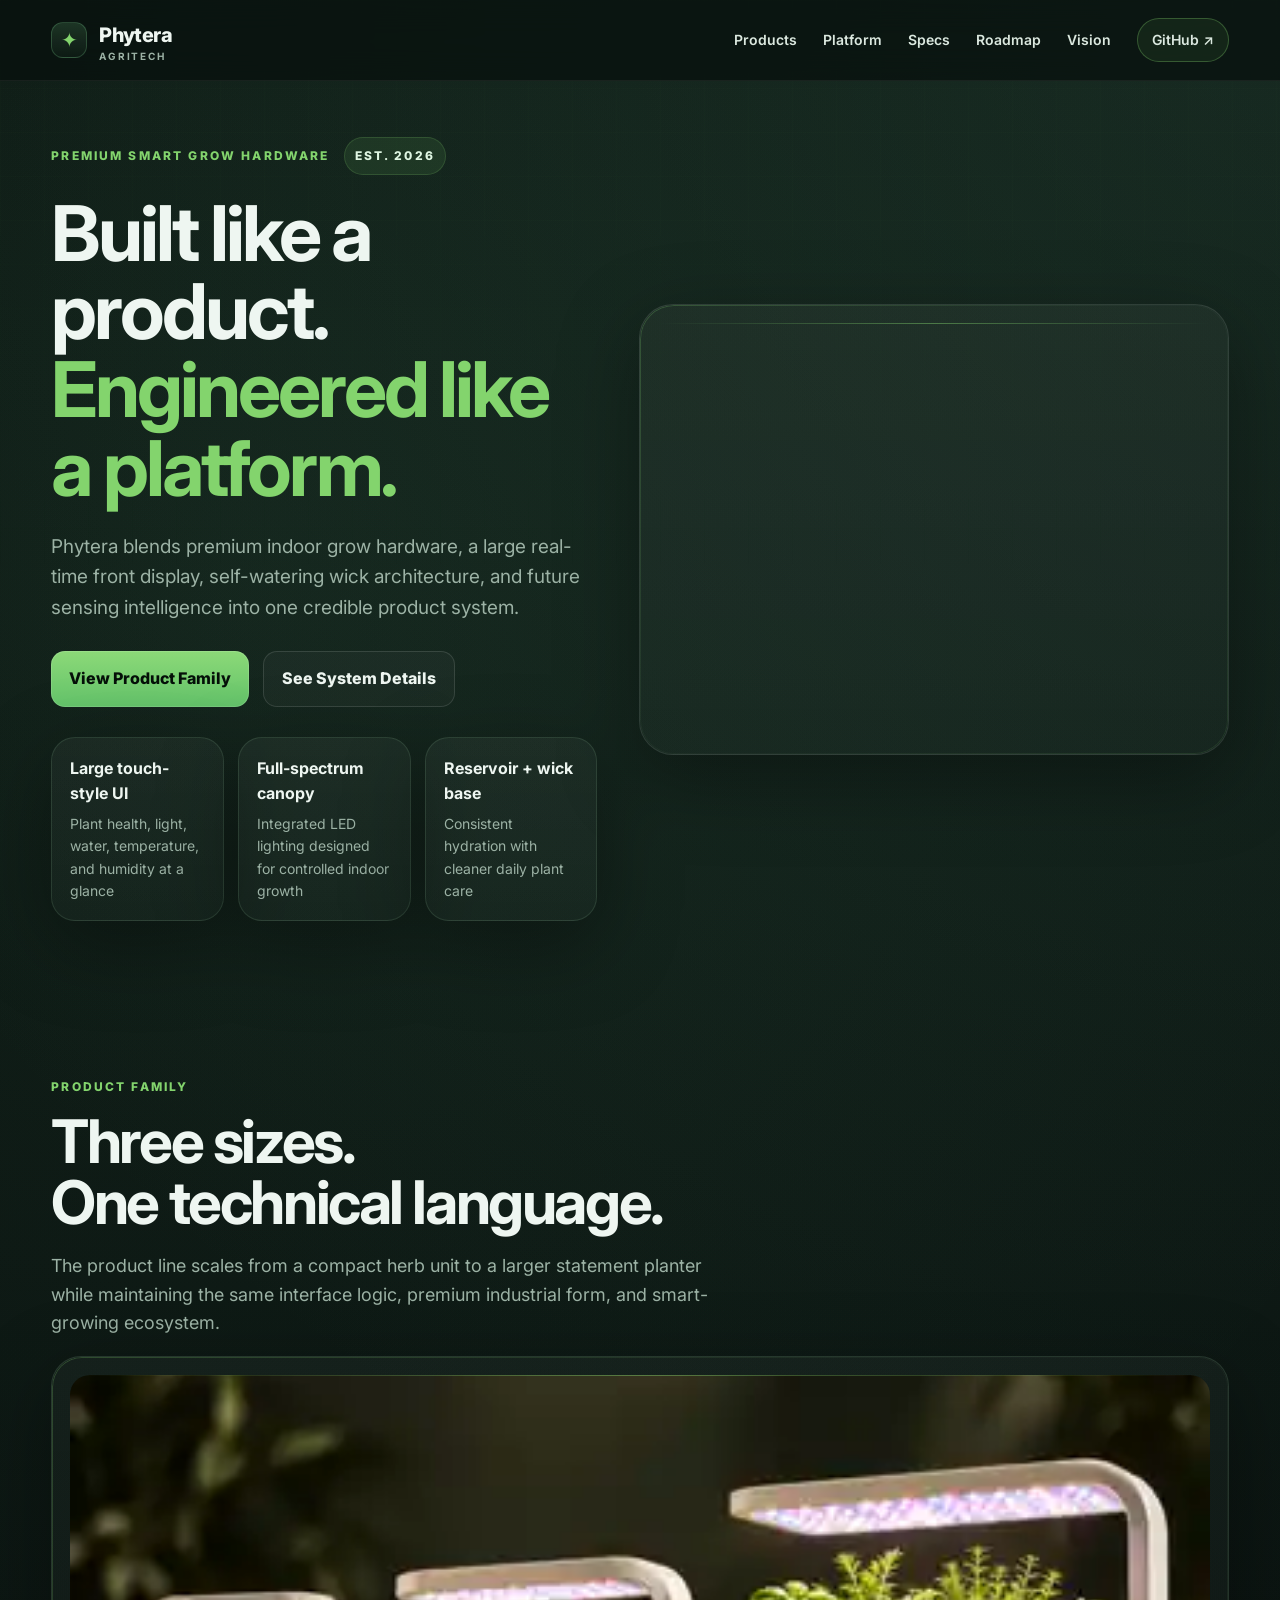
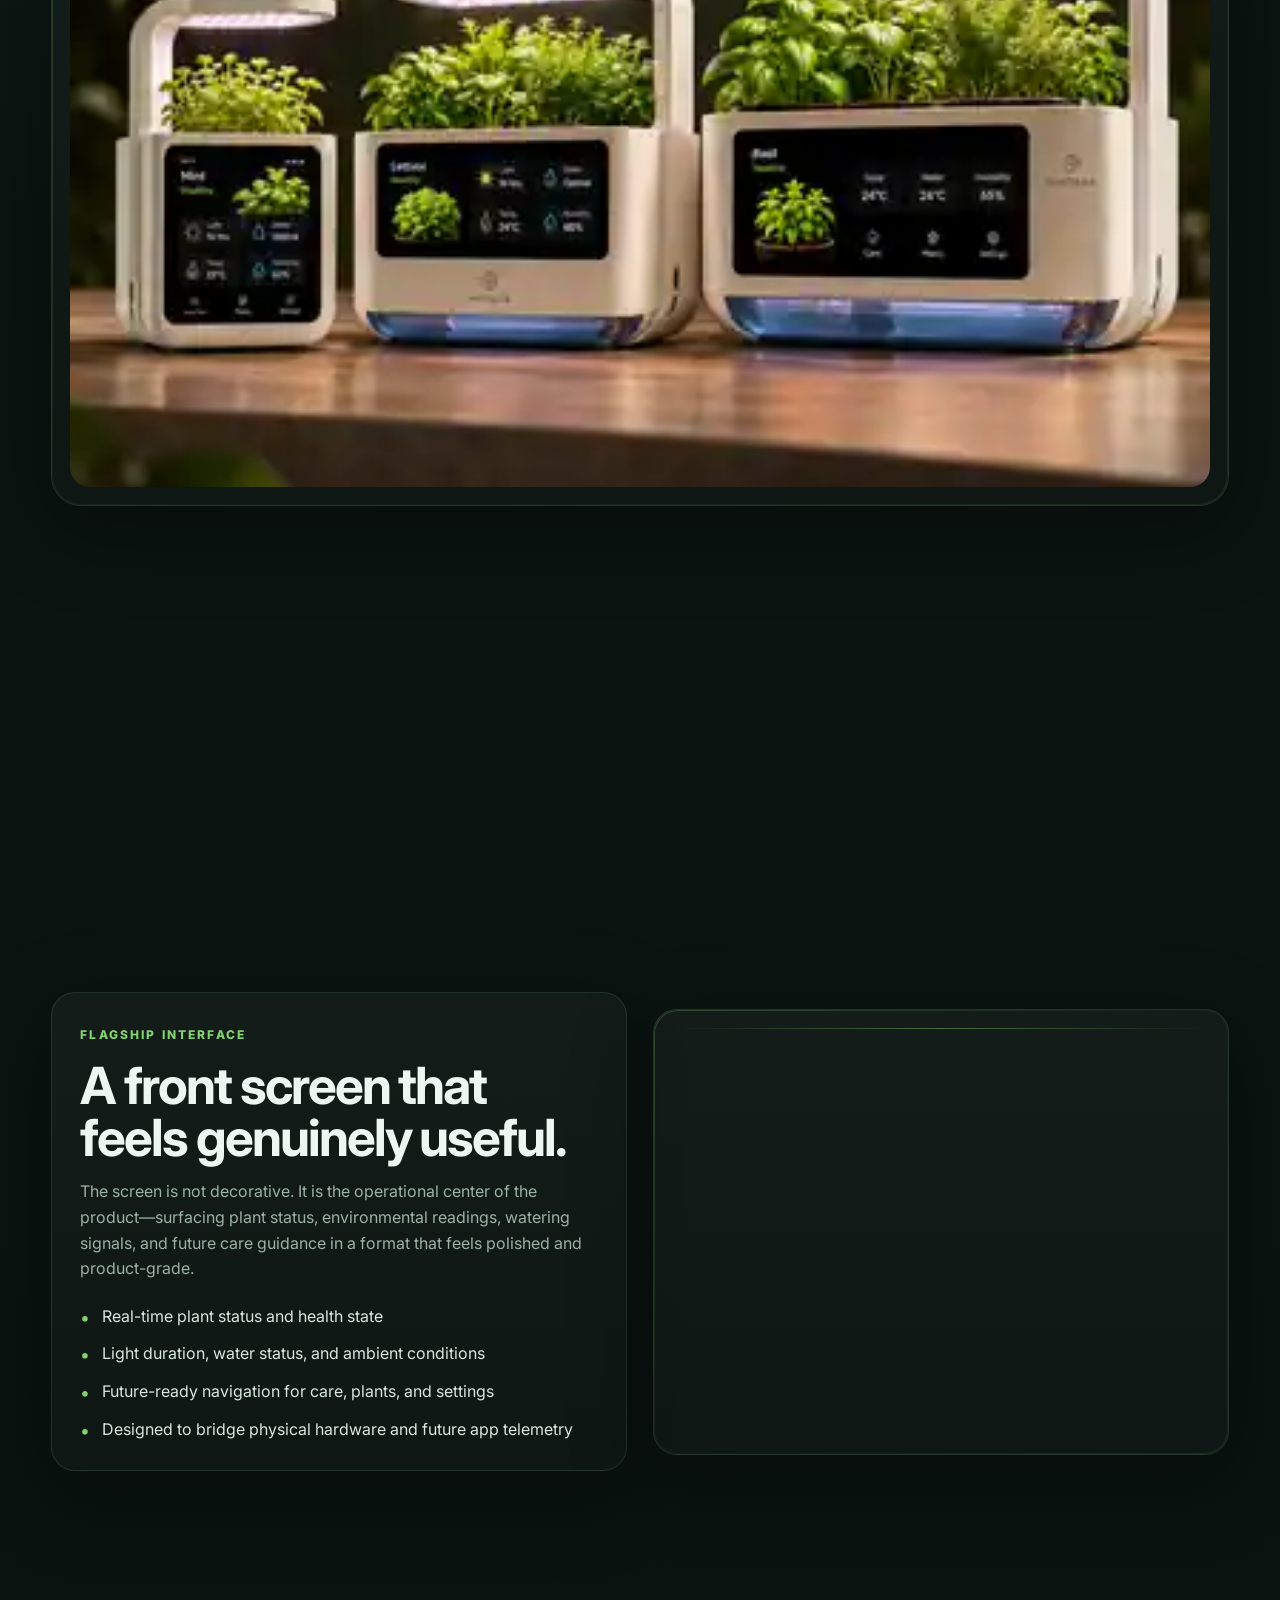
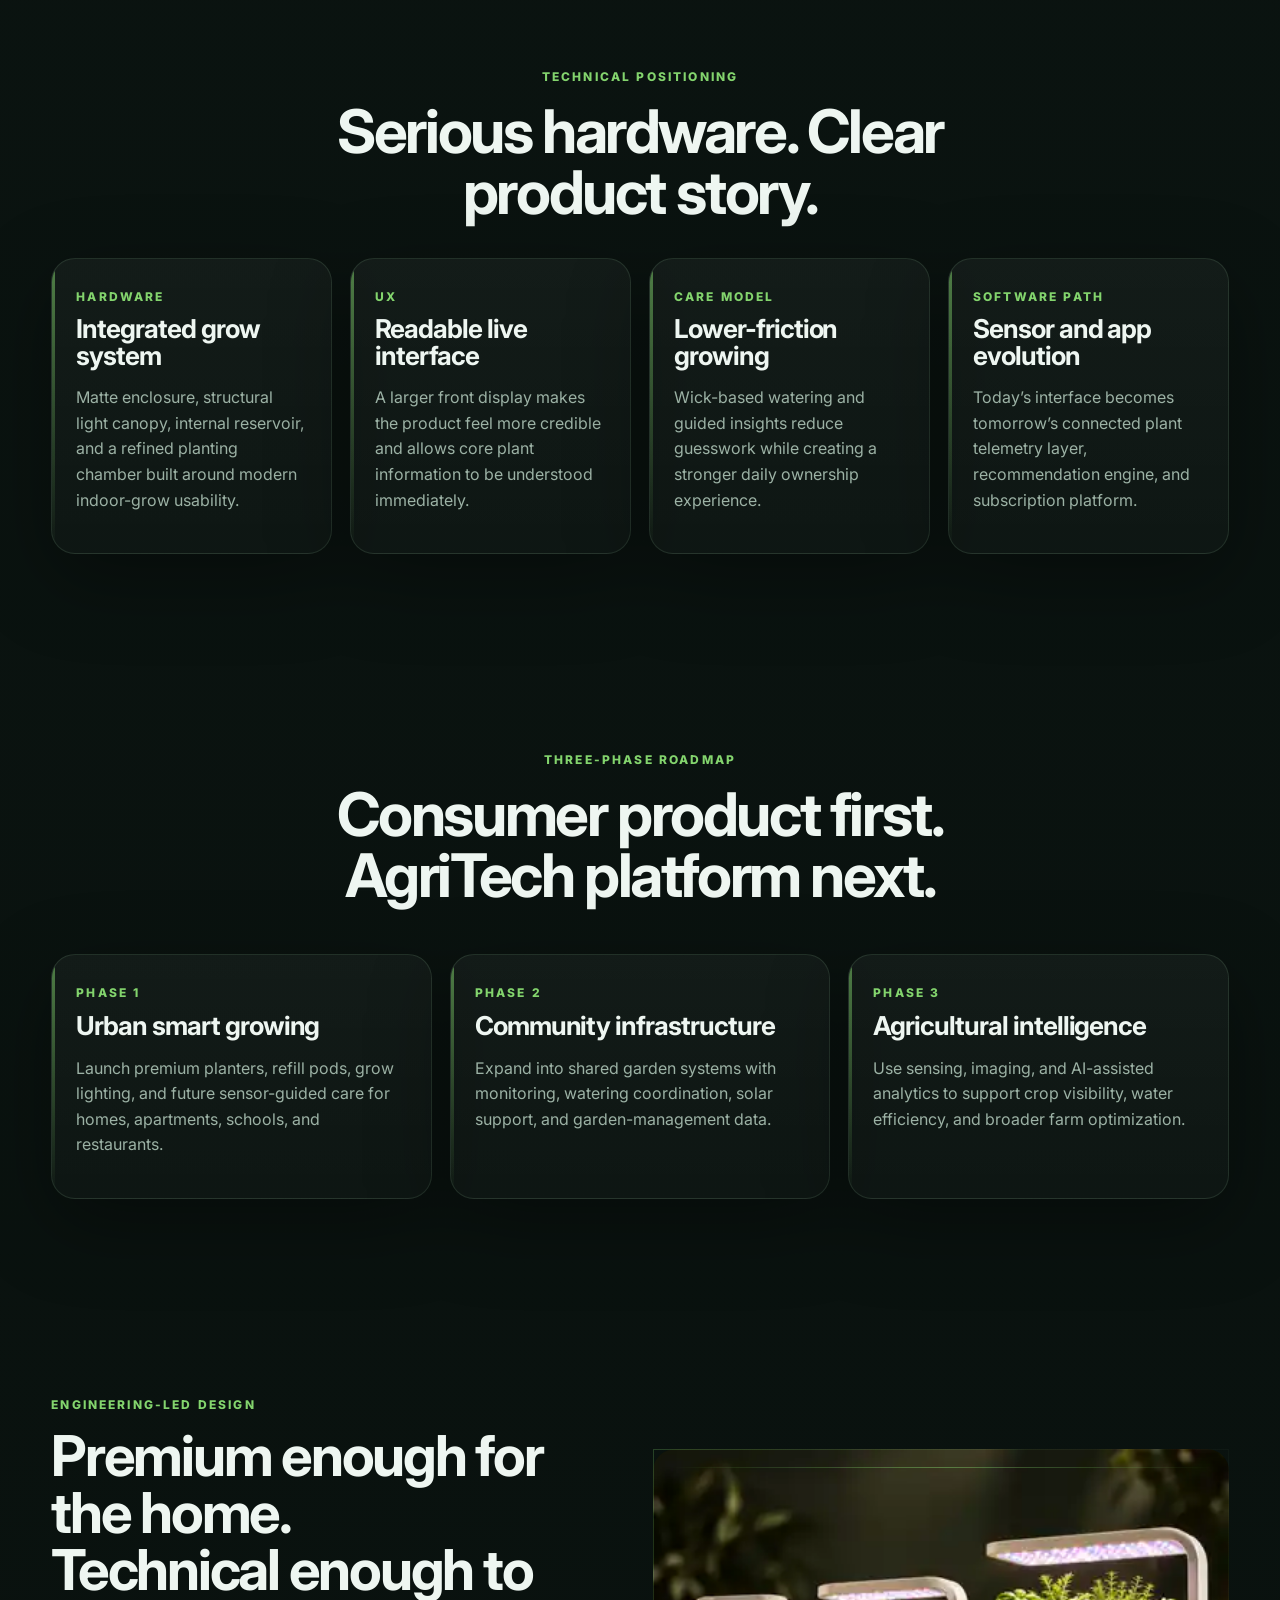
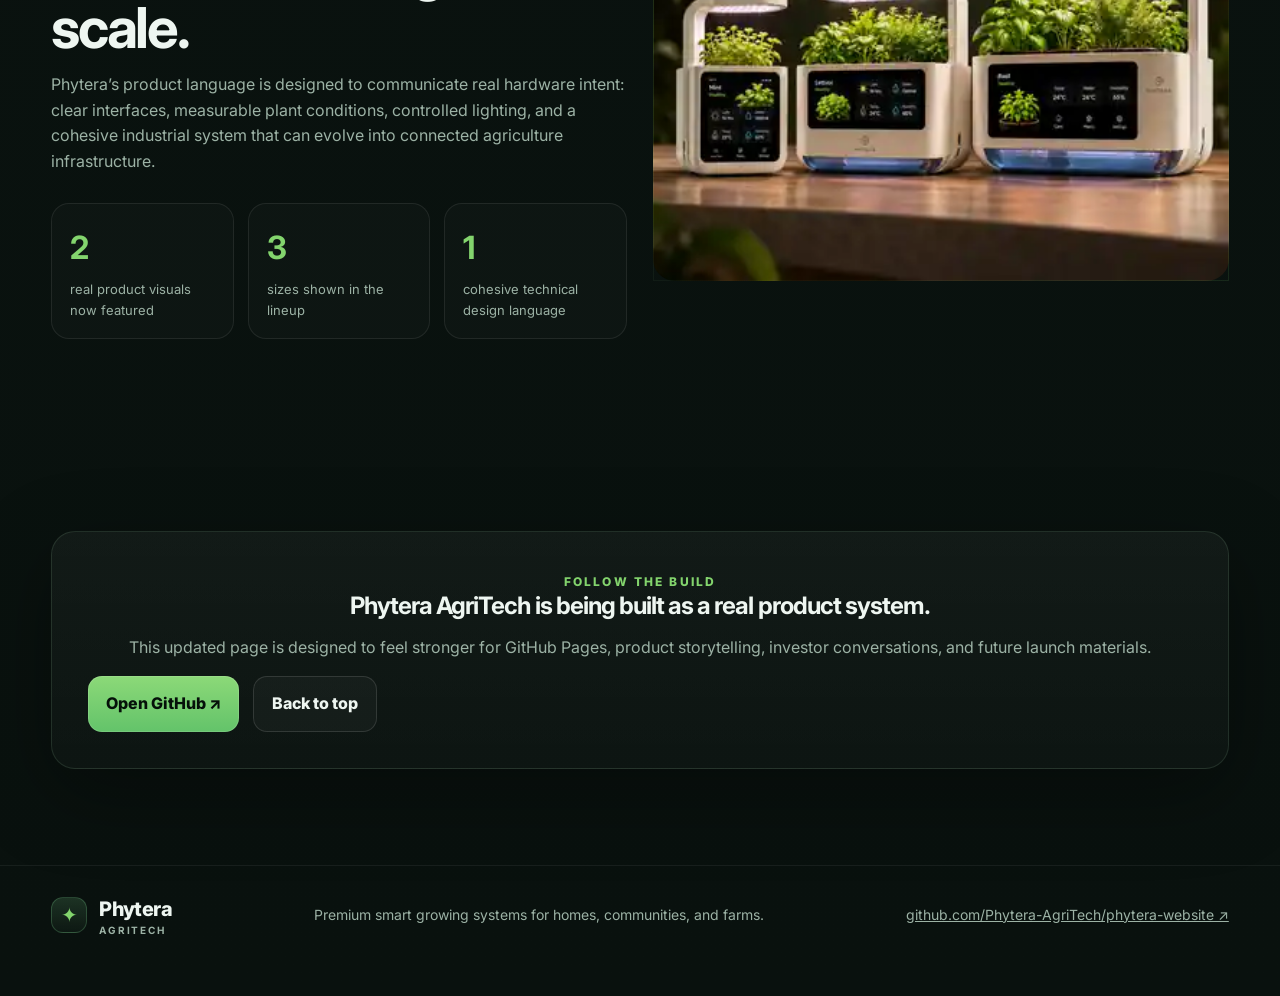
==== commit 357143d0: "Switch live page to refreshed planter images" ====
--- a/index.html
+++ b/index.html
@@ -48,7 +48,7 @@
       </div>
       <div class="hero-visual reveal">
         <div class="hero-card image-tech-frame">
-          <img src="assets/phytera-smart-planter.webp" alt="Phytera smart planter with large technical front display and integrated grow light" />
+          <img src="assets/phytera-smart-planter-v2.webp" alt="Phytera smart planter with large technical front display and integrated grow light" />
         </div>
       </div>
     </section>
@@ -60,7 +60,7 @@
         <p>The product line scales from a compact herb unit to a larger statement planter while maintaining the same interface logic, premium industrial form, and smart-growing ecosystem.</p>
       </div>
       <div class="lineup-card reveal image-tech-frame">
-        <img src="assets/phytera-planter-lineup.webp" alt="Three Phytera smart planter demos in small medium and large sizes" />
+        <img src="assets/phytera-planter-lineup-v2.webp" alt="Three Phytera smart planter demos in small medium and large sizes" />
       </div>
       <div class="product-grid product-grid-4">
         <article class="info-card reveal">
@@ -100,7 +100,7 @@
           </ul>
         </div>
         <div class="image-panel reveal image-tech-frame">
-          <img src="assets/phytera-smart-planter.webp" alt="Close product view of Phytera smart planter interface" />
+          <img src="assets/phytera-smart-planter-v2.webp" alt="Close product view of Phytera smart planter interface" />
         </div>
       </div>
     </section>
@@ -139,7 +139,7 @@
         </div>
       </div>
       <div class="showcase-image reveal image-tech-frame">
-        <img src="assets/phytera-planter-lineup.webp" alt="Phytera premium planter lineup in a technical product showcase" />
+        <img src="assets/phytera-planter-lineup-v2.webp" alt="Phytera premium planter lineup in a technical product showcase" />
       </div>
     </section>
 
--- a/styles.css
+++ b/styles.css
@@ -1 +1 @@
-:root{--forest:#355E3B;--forest-dark:#173B2D;--sage:#7A9B76;--sage-soft:#DDE7D8;--cream:#F5F2E8;--paper:#FCFBF7;--brown:#6D5845;--ink:#173126;--muted:#667268;--line:#DCE4D7;--white:#fff;--shadow:0 24px 70px rgba(24,58,42,.12)}*{box-sizing:border-box}html{scroll-behavior:smooth}body{margin:0;background:var(--cream);color:var(--ink);font-family:Inter,system-ui,sans-serif;line-height:1.6}img{max-width:100%}a{color:inherit}.site-header{position:sticky;top:0;z-index:50;display:flex;align-items:center;justify-content:space-between;padding:16px clamp(20px,5vw,70px);background:rgba(245,242,232,.9);backdrop-filter:blur(16px);border-bottom:1px solid rgba(53,94,59,.08)}.brand{display:flex;align-items:center;gap:10px;text-decoration:none;font-family:Poppins,sans-serif;font-weight:700;color:var(--forest-dark)}.brand-mark{width:40px;height:40px;display:grid;place-items:center;background:var(--forest);color:#fff;border-radius:14px;font-size:18px}.brand-type{font-size:20px;line-height:1}.brand small{display:block;margin-top:5px;font:600 9px/1 Poppins,sans-serif;letter-spacing:.2em;text-transform:uppercase;color:var(--sage)}nav{display:flex;align-items:center;gap:24px}nav a{font-size:13px;font-weight:700;text-decoration:none;color:var(--forest-dark)}.nav-cta{padding:10px 15px;border-radius:999px;background:var(--forest);color:#fff!important}.menu{display:none;border:0;background:none;font-size:24px;color:var(--forest-dark)}.hero{overflow:hidden}.hero-inner{max-width:1400px;margin:auto;min-height:790px;padding:80px clamp(20px,5vw,70px) 90px;display:grid;grid-template-columns:.9fr 1.1fr;align-items:center;gap:40px}.hero-kicker{display:flex;align-items:center;gap:12px;flex-wrap:wrap;font:700 11px Poppins,sans-serif;letter-spacing:.15em;color:var(--forest)}.est-badge{background:#fff;border:1px solid var(--line);padding:7px 10px;border-radius:999px;color:var(--brown)}h1,h2{font-family:"DM Serif Display",Georgia,serif;font-weight:400;letter-spacing:-.045em}.hero h1{font-size:clamp(60px,7vw,106px);line-height:.9;margin:24px 0;color:var(--forest-dark)}.hero h1 em,.section-heading h2 em,.app-copy h2 em,.farms h2 em,.mission-card h2 em{font-weight:400;color:var(--forest)}.lead{max-width:650px;font-size:19px;color:var(--muted);margin:0 0 28px}.actions{display:flex;gap:12px;flex-wrap:wrap}.btn{display:inline-flex;align-items:center;justify-content:center;padding:14px 20px;border-radius:14px;text-decoration:none;font-weight:800;transition:.2s ease}.btn:hover{transform:translateY(-2px)}.primary{background:var(--forest);color:#fff;box-shadow:0 12px 30px rgba(53,94,59,.16)}.secondary{background:#fff;border:1px solid var(--line);color:var(--forest-dark)}.trust-row{display:flex;gap:9px;flex-wrap:wrap;margin-top:30px}.trust-row span{font-size:12px;font-weight:700;color:var(--forest);padding:8px 11px;border-radius:999px;background:#E9EFE4}.hero-art{position:relative;min-height:580px;display:grid;place-items:center}.hero-product-frame{position:relative;z-index:2;width:min(680px,100%);border-radius:40px;overflow:hidden;box-shadow:var(--shadow);transform:rotate(1.5deg);background:#fff}.hero-product-frame img{display:block;width:100%}.hero-orbit{position:absolute;border-radius:50%;border:1px solid rgba(53,94,59,.2)}.orbit-one{width:560px;height:560px}.orbit-two{width:390px;height:390px}.floating-note{position:absolute;z-index:3;padding:12px 14px;background:#fff;border:1px solid var(--line);border-radius:16px;box-shadow:0 16px 40px rgba(27,53,40,.1);min-width:148px}.floating-note strong{display:block;font:700 12px Poppins,sans-serif;color:var(--forest-dark)}.floating-note span{display:block;font-size:11px;color:var(--muted)}.note-one{left:0;top:18%}.note-two{right:0;top:35%}.note-three{left:8%;bottom:12%}.section{max-width:1320px;margin:auto;padding:110px clamp(20px,5vw,70px)}.eyebrow{display:block;font:700 11px Poppins,sans-serif;letter-spacing:.17em;color:var(--forest);margin-bottom:14px}.section-heading{max-width:760px}.section-heading h2,.app-copy h2,.farms h2,.mission-card h2{font-size:clamp(46px,5vw,76px);line-height:.98;margin:0;color:var(--forest-dark)}.section-heading p{font-size:18px;color:var(--muted);max-width:680px}.centered{text-align:center;margin:auto}.centered p{margin-left:auto;margin-right:auto}.products{padding-top:70px}.product-grid{display:grid;grid-template-columns:repeat(12,1fr);gap:18px;margin-top:50px}.product-card{grid-column:span 6;display:flex;flex-direction:column;background:var(--paper);border:1px solid var(--line);border-radius:30px;overflow:hidden;box-shadow:0 10px 30px rgba(26,55,40,.04)}.product-card.featured{grid-column:span 12;display:grid;grid-template-columns:.85fr 1.15fr;align-items:center;background:#EAF0E5}.product-card img{display:block;width:100%;background:#eef2e8}.product-card.featured img{order:2}.product-copy{padding:30px}.product-tag{font:700 10px Poppins,sans-serif;letter-spacing:.16em;color:var(--forest)}.product-card h3{font:600 30px/1.1 Poppins,sans-serif;letter-spacing:-.03em;margin:10px 0;color:var(--forest-dark)}.product-card p{margin:0;color:var(--muted)}.product-meta{display:flex;gap:8px;flex-wrap:wrap;margin-top:20px}.product-meta span{font-size:11px;font-weight:700;background:#fff;padding:8px 10px;border-radius:999px}.mini-visual{min-height:280px;display:grid;place-items:center;font-size:100px;background:linear-gradient(135deg,#e6eee1,#faf8f1)}.commercial-visual{font-size:140px;color:var(--forest)}.how-it-works{padding-top:40px}.steps{display:grid;grid-template-columns:repeat(4,1fr);gap:16px;margin-top:45px}.step{background:#fff;border:1px solid var(--line);border-radius:22px;padding:28px}.step>span{width:36px;height:36px;display:grid;place-items:center;border-radius:50%;background:var(--sage-soft);color:var(--forest);font-weight:800}.step h3{font:600 20px Poppins,sans-serif;color:var(--forest-dark);margin:18px 0 6px}.step p{margin:0;color:var(--muted);font-size:14px}.app-section{padding-top:70px}.app-shell{border-radius:40px;background:var(--forest-dark);padding:60px;display:grid;grid-template-columns:.8fr 1.2fr;gap:70px;align-items:center;color:#fff;overflow:hidden}.phone-mockup{width:min(340px,100%);margin:auto;border:10px solid #0C241B;border-radius:42px;background:#EFF4EC;padding:22px;box-shadow:0 30px 70px rgba(0,0,0,.28)}.phone-top{width:70px;height:8px;border-radius:999px;background:#B7C5B8;margin:0 auto 24px}.screen-card{color:var(--forest-dark)}.screen-label{font:700 9px Poppins,sans-serif;letter-spacing:.14em;color:var(--forest)}.plant-bubble{width:100px;height:100px;border-radius:50%;display:grid;place-items:center;background:#DAE9D6;font-size:48px;margin:22px 0}.screen-card h3{font:600 26px Poppins,sans-serif;margin:0}.screen-card>p{color:var(--muted);margin:4px 0 22px}.screen-stat{display:flex;justify-content:space-between;padding:12px 0;border-top:1px solid #D5DFD2;font-size:13px}.app-copy .eyebrow{color:#B7D7AB}.app-copy h2{color:#fff}.app-copy h2 em{color:#B7D7AB}.app-copy>p{color:#C8D6CE;font-size:18px;max-width:620px}.app-list{margin-top:28px}.app-list>div{display:grid;grid-template-columns:42px 1fr;gap:12px;padding:14px 0;border-top:1px solid rgba(255,255,255,.12)}.app-list span{color:#B7D7AB;font-weight:800}.app-list p{margin:0;color:#D8E1DB}.split-section{display:grid;grid-template-columns:1fr 1fr;gap:70px;align-items:center}.split-copy h2{font:400 clamp(46px,5vw,72px)/.98 "DM Serif Display",serif;color:var(--forest-dark);margin:0}.split-copy>p{font-size:18px;color:var(--muted)}.check-list{display:grid;grid-template-columns:1fr 1fr;gap:10px;margin-top:26px}.check-list span{padding:11px 13px;border:1px solid var(--line);border-radius:14px;background:#fff;font-size:13px;font-weight:700}.community-card{background:#E6EEE0;padding:36px;border-radius:34px}.community-map{display:grid;grid-template-columns:1fr 1fr;gap:14px;aspect-ratio:1.2}.plot{display:grid;place-items:center;border-radius:24px;background:#BFD3B5;color:var(--forest-dark);font-weight:800}.p2,.p3{background:#D5E2CD}.status-panel{margin-top:18px;padding:18px;background:#fff;border-radius:18px;display:grid;gap:5px}.status-panel span{color:var(--muted);font-size:13px}.farms{background:var(--paper);border-radius:38px}.farm-grid{display:grid;grid-template-columns:repeat(4,1fr);gap:16px;margin-top:50px}.farm-card{padding:28px;border-radius:22px;background:#fff;border:1px solid var(--line)}.farm-card>span{font:700 11px Poppins,sans-serif;color:var(--sage)}.farm-card h3{font:600 19px Poppins,sans-serif;margin:14px 0 7px;color:var(--forest-dark)}.farm-card p{margin:0;color:var(--muted);font-size:14px}.mission-section{padding-top:70px}.mission-card{display:grid;grid-template-columns:1fr 1fr;gap:60px;padding:55px;border-radius:36px;background:#E6EEE0}.mission-card p{font-size:18px;color:var(--muted)}.roadmap{padding-top:60px}.roadmap-track{display:grid;grid-template-columns:repeat(3,1fr);gap:18px;margin-top:45px}.roadmap-card{position:relative;padding:32px;border-radius:24px;background:#fff;border:1px solid var(--line)}.phase-dot{display:grid;place-items:center;width:44px;height:44px;border-radius:50%;background:var(--forest);color:#fff;font-weight:800}.roadmap-card h3{font:600 22px Poppins,sans-serif;color:var(--forest-dark);margin:18px 0 8px}.roadmap-card p{color:var(--muted)}.roadmap-card small{display:block;color:var(--brown);font-weight:700}.waitlist{padding-top:40px}.waitlist-card{text-align:center;background:var(--forest);color:#fff;border-radius:38px;padding:70px 30px}.waitlist-card .eyebrow{color:#C9DDBF}.waitlist-card h2{font-size:clamp(48px,5vw,72px);line-height:1;margin:0}.waitlist-card p{max-width:620px;margin:20px auto;color:#DDE7DF}.waitlist-actions{display:flex;justify-content:center;gap:12px;flex-wrap:wrap}.light{background:#fff;color:var(--forest-dark)}.ghost-light{border:1px solid rgba(255,255,255,.35);color:#fff}.reveal{opacity:0;transform:translateY(18px);transition:.7s ease}.reveal.visible{opacity:1;transform:none}footer{max-width:1320px;margin:auto;padding:34px clamp(20px,5vw,70px) 60px;border-top:1px solid var(--line);display:flex;align-items:center;justify-content:space-between;gap:20px;color:var(--muted);font-size:13px}footer a{text-decoration:none;font-weight:700;color:var(--forest-dark)}@media(max-width:980px){.menu{display:block}nav{display:none;position:absolute;left:20px;right:20px;top:76px;padding:22px;flex-direction:column;align-items:stretch;background:#fff;border:1px solid var(--line);border-radius:18px;box-shadow:var(--shadow)}nav.open{display:flex}.hero-inner,.product-card.featured,.app-shell,.split-section,.mission-card{grid-template-columns:1fr}.hero-inner{padding-top:50px}.hero-art{order:-1;min-height:470px}.note-one{left:2%}.note-two{right:2%}.note-three{left:7%}.product-grid{grid-template-columns:1fr}.product-card,.product-card.featured{grid-column:auto}.product-card.featured img{order:0}.steps,.farm-grid{grid-template-columns:1fr 1fr}.app-shell{padding:40px}.roadmap-track{grid-template-columns:1fr}.section{padding-top:80px;padding-bottom:80px}}@media(max-width:600px){.hero h1{font-size:52px}.hero-art{min-height:390px}.floating-note{display:none}.section-heading h2,.app-copy h2,.farms h2,.mission-card h2,.split-copy h2{font-size:44px}.steps,.farm-grid,.check-list{grid-template-columns:1fr}.app-shell{padding:28px;border-radius:28px}.farms,.mission-card,.waitlist-card{border-radius:26px}.mission-card{padding:32px}.waitlist-card{padding:52px 24px}footer{flex-direction:column;align-items:flex-start}}+:root{--bg:#09110e;--panel:#0f1815;--panel-soft:#131f1a;--panel-border:rgba(180,232,187,.12);--text:#eef6f1;--muted:#9cb2a5;--green:#83d46d;--green-2:#57b87b;--glow:rgba(131,212,109,.22);--white:#fff;--shadow:0 24px 80px rgba(0,0,0,.34)}*{box-sizing:border-box}html{scroll-behavior:smooth}body{margin:0;font-family:Inter,system-ui,-apple-system,BlinkMacSystemFont,"Segoe UI",sans-serif;color:var(--text);background:radial-gradient(circle at top right,rgba(80,140,110,.2),transparent 28%),radial-gradient(circle at 20% 10%,rgba(120,220,160,.08),transparent 24%),linear-gradient(180deg,#08100d 0%,#0b1411 30%,#09110e 100%);line-height:1.6}body::before{content:"";position:fixed;inset:0;pointer-events:none;z-index:-1;background-image:linear-gradient(rgba(131,212,109,.025) 1px,transparent 1px),linear-gradient(90deg,rgba(131,212,109,.025) 1px,transparent 1px);background-size:44px 44px;mask-image:linear-gradient(to bottom,rgba(0,0,0,.8),transparent 70%)}a{color:inherit}img{max-width:100%;display:block}.site-header{position:sticky;top:0;z-index:50;display:flex;align-items:center;justify-content:space-between;padding:18px clamp(22px,4vw,64px);background:rgba(8,16,13,.72);backdrop-filter:blur(16px);border-bottom:1px solid rgba(255,255,255,.06)}.brand{display:flex;align-items:center;gap:12px;text-decoration:none;color:var(--text);font-weight:800;letter-spacing:-.03em;font-size:20px}.brand small{display:block;font-size:10px;letter-spacing:.18em;text-transform:uppercase;color:var(--muted);line-height:1.1;font-weight:700}.brand-mark{width:36px;height:36px;display:grid;place-items:center;border-radius:12px;background:linear-gradient(180deg,rgba(122,204,138,.18),rgba(122,204,138,.04));border:1px solid rgba(122,204,138,.25);color:var(--green)}nav{display:flex;gap:26px;align-items:center}nav a{text-decoration:none;color:#dbe8df;font-weight:600;font-size:14px}.nav-cta{padding:10px 14px;border-radius:999px;border:1px solid rgba(132,212,109,.3);background:rgba(131,212,109,.08)}.menu{display:none;background:none;border:0;color:var(--text);font-size:24px}.section{max-width:1320px;margin:0 auto;padding:96px clamp(22px,4vw,64px)}.hero{display:grid;grid-template-columns:1fr 1.08fr;gap:42px;align-items:center;padding-top:56px;min-height:calc(100vh - 80px)}.eyebrow,.pill,.phase,.num{font-size:12px;letter-spacing:.18em;font-weight:800;text-transform:uppercase}.eyebrow{color:var(--green)}.eyebrow-row{display:flex;gap:14px;align-items:center;flex-wrap:wrap;margin-bottom:20px}.pill{color:#dff6e2;background:rgba(131,212,109,.1);border:1px solid rgba(131,212,109,.18);padding:8px 10px;border-radius:999px}h1,h2,h3{margin:0;line-height:1.02;letter-spacing:-.04em}h1,h2{font-family:"Space Grotesk",Inter,sans-serif}h1{font-size:clamp(48px,6vw,88px)}h1 em,h2 em{font-style:normal;color:var(--green)}.lead{font-size:19px;color:var(--muted);max-width:670px;margin:24px 0 28px}.actions{display:flex;gap:14px;flex-wrap:wrap}.btn{display:inline-flex;align-items:center;justify-content:center;text-decoration:none;padding:14px 18px;border-radius:14px;font-weight:800;transition:.2s ease}.btn:hover{transform:translateY(-2px);box-shadow:0 12px 30px rgba(0,0,0,.2)}.primary{background:linear-gradient(180deg,#8cd978,#63c36a);color:#051009;box-shadow:0 0 0 1px rgba(255,255,255,.12) inset}.secondary{border:1px solid rgba(255,255,255,.12);background:rgba(255,255,255,.03);color:var(--text)}.signal-grid{display:grid;grid-template-columns:repeat(3,1fr);gap:14px;margin-top:30px}.signal-grid div,.info-card,.spec-card,.timeline-card,.panel,.image-panel,.cta-card{background:linear-gradient(180deg,rgba(255,255,255,.04),rgba(255,255,255,.02));border:1px solid var(--panel-border);border-radius:24px;box-shadow:var(--shadow)}.signal-grid div{padding:18px}.signal-grid strong,.mini-stats strong{display:block;font-size:16px;margin-bottom:6px}.signal-grid span{display:block;color:var(--muted);font-size:14px}.hero-card{padding:18px;border-radius:34px;background:linear-gradient(180deg,rgba(255,255,255,.04),rgba(255,255,255,.02));border:1px solid rgba(255,255,255,.09);box-shadow:var(--shadow)}.hero-card img{border-radius:26px;width:100%;aspect-ratio:4/3;object-fit:cover}.section-dark{padding-top:56px}.section-heading{max-width:760px}.section-heading h2{font-size:clamp(38px,4.7vw,66px);margin-top:12px}.section-heading p{color:var(--muted);font-size:18px;max-width:680px}.section-heading h2,.technical-layout h2{max-width:900px}.centered{text-align:center;margin:0 auto 48px}.lineup-card{padding:18px;background:linear-gradient(180deg,rgba(255,255,255,.03),rgba(255,255,255,.015));border:1px solid var(--panel-border);border-radius:30px;box-shadow:var(--shadow)}.lineup-card img{border-radius:20px;aspect-ratio:16/10;object-fit:cover;width:100%}.product-grid,.specs-grid,.timeline{display:grid;gap:18px}.product-grid{grid-template-columns:repeat(3,1fr);margin-top:24px}.product-grid-4{grid-template-columns:repeat(4,1fr)}.info-card,.spec-card,.timeline-card{padding:24px;position:relative;overflow:hidden}.info-card::after,.spec-card::after,.timeline-card::after{content:"";position:absolute;left:0;top:0;width:3px;height:100%;background:linear-gradient(180deg,var(--green),transparent);opacity:.55}.info-card h3,.spec-card h3,.timeline-card h3{font-size:26px;margin:8px 0 10px}.info-card p,.spec-card p,.timeline-card p,.panel p,.cta-card p,.showcase-copy p{color:var(--muted)}.num,.phase{color:var(--green);font-family:"Space Grotesk",Inter,sans-serif}.two-col,.showcase{display:grid;grid-template-columns:1fr 1fr;gap:26px;align-items:center}.panel,.image-panel{padding:28px}.technical-layout .panel h2{font-size:clamp(36px,4vw,58px);margin:12px 0 16px;font-family:"Space Grotesk",Inter,sans-serif}.image-panel img,.showcase-image img{border-radius:22px;width:100%;aspect-ratio:4/3;object-fit:cover}.feature-list{list-style:none;padding:0;margin:22px 0 0;display:grid;gap:12px}.feature-list li{position:relative;padding-left:22px;color:#d9e7de}.feature-list li::before{content:"•";position:absolute;left:0;top:0;color:var(--green);font-size:18px}.specs .section-heading{margin-bottom:34px}.specs-grid{grid-template-columns:repeat(4,1fr)}.timeline{grid-template-columns:repeat(3,1fr)}.showcase-copy h2{font-size:clamp(36px,4.4vw,60px);margin:10px 0 16px;font-family:"Space Grotesk",Inter,sans-serif}.mini-stats{display:grid;grid-template-columns:repeat(3,1fr);gap:14px;margin-top:28px}.mini-stats div{padding:18px;border-radius:18px;border:1px solid rgba(255,255,255,.08);background:rgba(255,255,255,.02)}.mini-stats strong{font-size:32px;color:var(--green);font-family:"Space Grotesk",Inter,sans-serif}.mini-stats span{display:block;color:var(--muted);font-size:13px;margin-top:6px}.cta-card{padding:36px;text-align:center}.image-tech-frame{position:relative;overflow:hidden}.image-tech-frame::before{content:"";position:absolute;inset:0;border-radius:inherit;padding:1px;background:linear-gradient(135deg,rgba(131,212,109,.25),rgba(255,255,255,.02),rgba(131,212,109,.12));-webkit-mask:linear-gradient(#fff 0 0) content-box,linear-gradient(#fff 0 0);-webkit-mask-composite:xor;mask-composite:exclude;pointer-events:none}.image-tech-frame::after{content:"";position:absolute;left:18px;right:18px;top:18px;height:1px;background:linear-gradient(90deg,transparent,rgba(131,212,109,.45),transparent);pointer-events:none}footer{max-width:1320px;margin:0 auto;padding:24px clamp(22px,4vw,64px) 56px;display:flex;justify-content:space-between;align-items:center;gap:18px;color:var(--muted);font-size:14px;border-top:1px solid rgba(255,255,255,.06)}.reveal{opacity:0;transform:translateY(18px);transition:opacity .7s ease,transform .7s ease}.reveal.visible{opacity:1;transform:none}@media(max-width:1100px){.hero,.two-col,.showcase,.specs-grid,.timeline,.product-grid{grid-template-columns:1fr 1fr}.hero{min-height:auto}.signal-grid{grid-template-columns:1fr}.specs-grid,.product-grid-4{grid-template-columns:1fr 1fr}}@media(max-width:840px){.menu{display:block}nav{display:none;position:absolute;left:20px;right:20px;top:76px;flex-direction:column;align-items:stretch;padding:18px;border-radius:18px;background:#0f1915;border:1px solid rgba(255,255,255,.08)}nav.open{display:flex}.hero,.two-col,.showcase,.product-grid,.specs-grid,.timeline,.product-grid-4{grid-template-columns:1fr}.section{padding-top:76px;padding-bottom:76px}footer{flex-direction:column;align-items:flex-start}}@media(max-width:560px){h1{font-size:46px}.section-heading h2,.showcase-copy h2{font-size:38px}.mini-stats{grid-template-columns:1fr}}
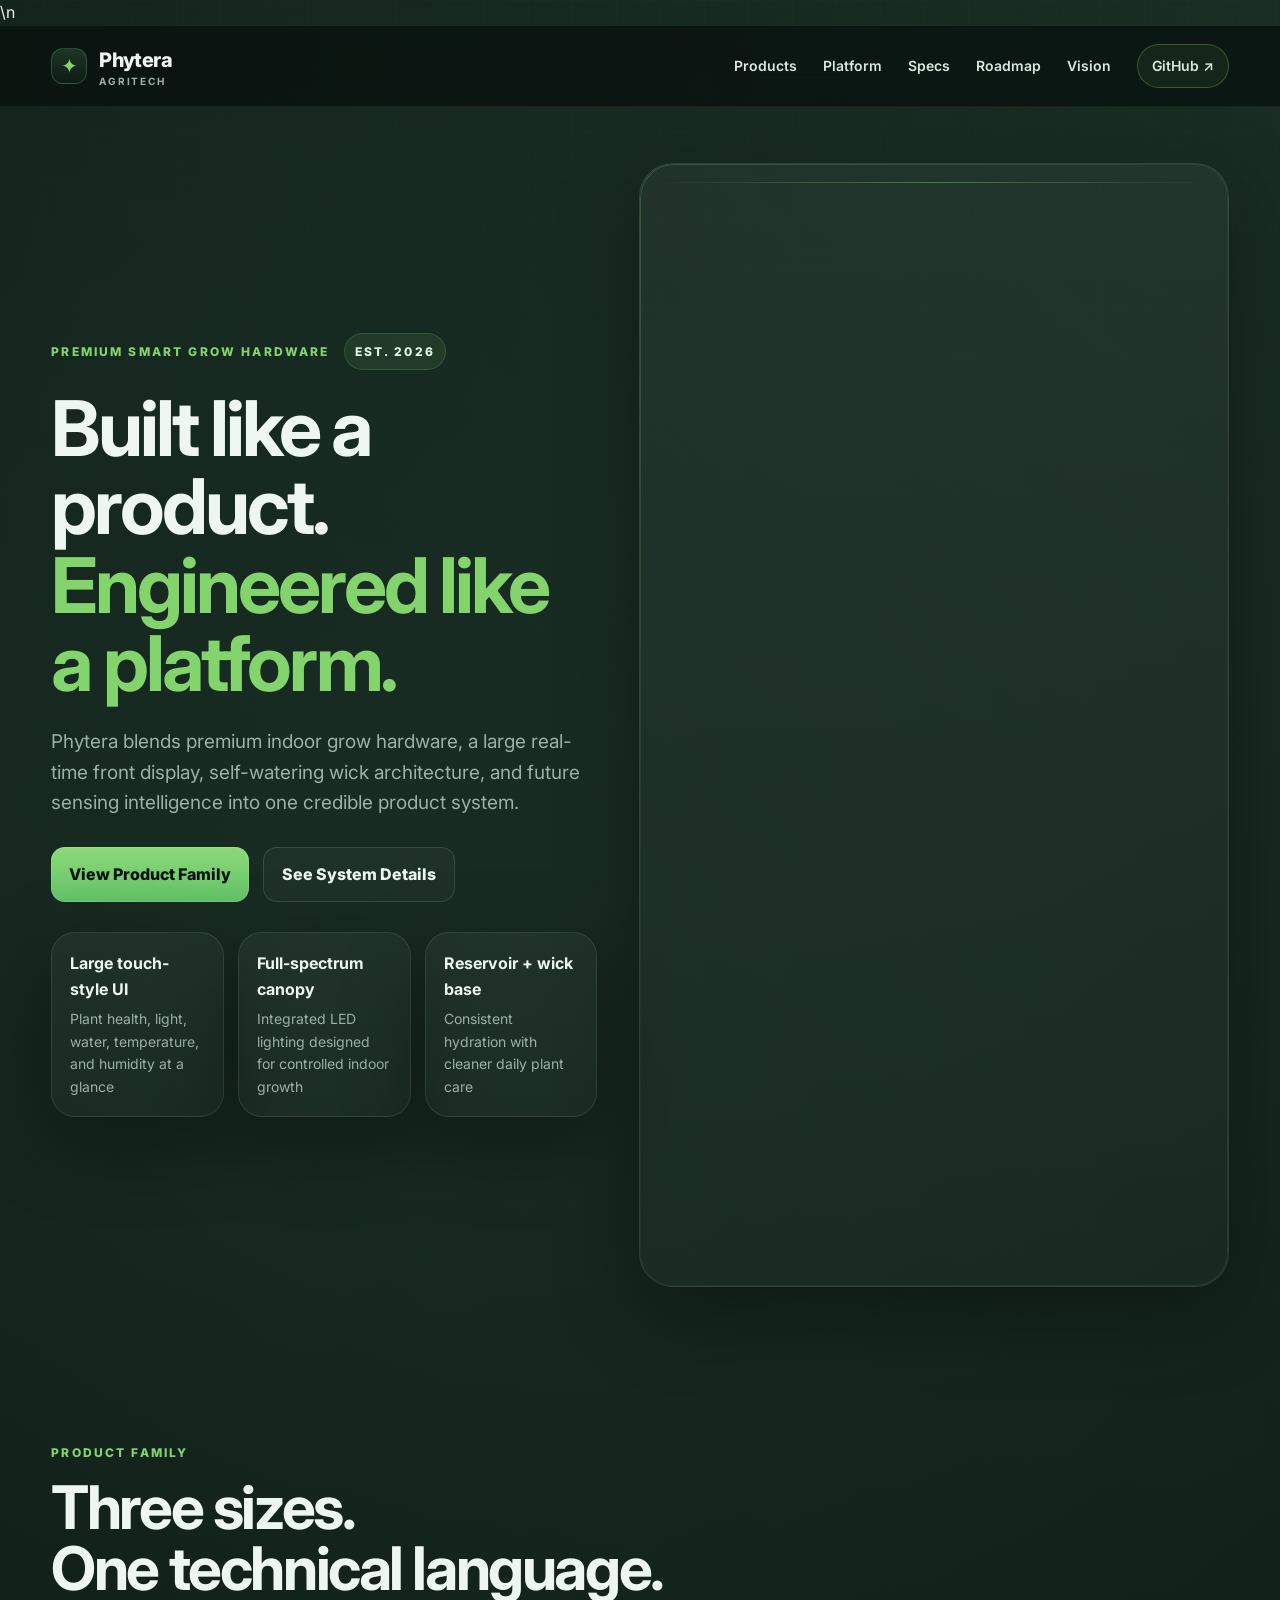
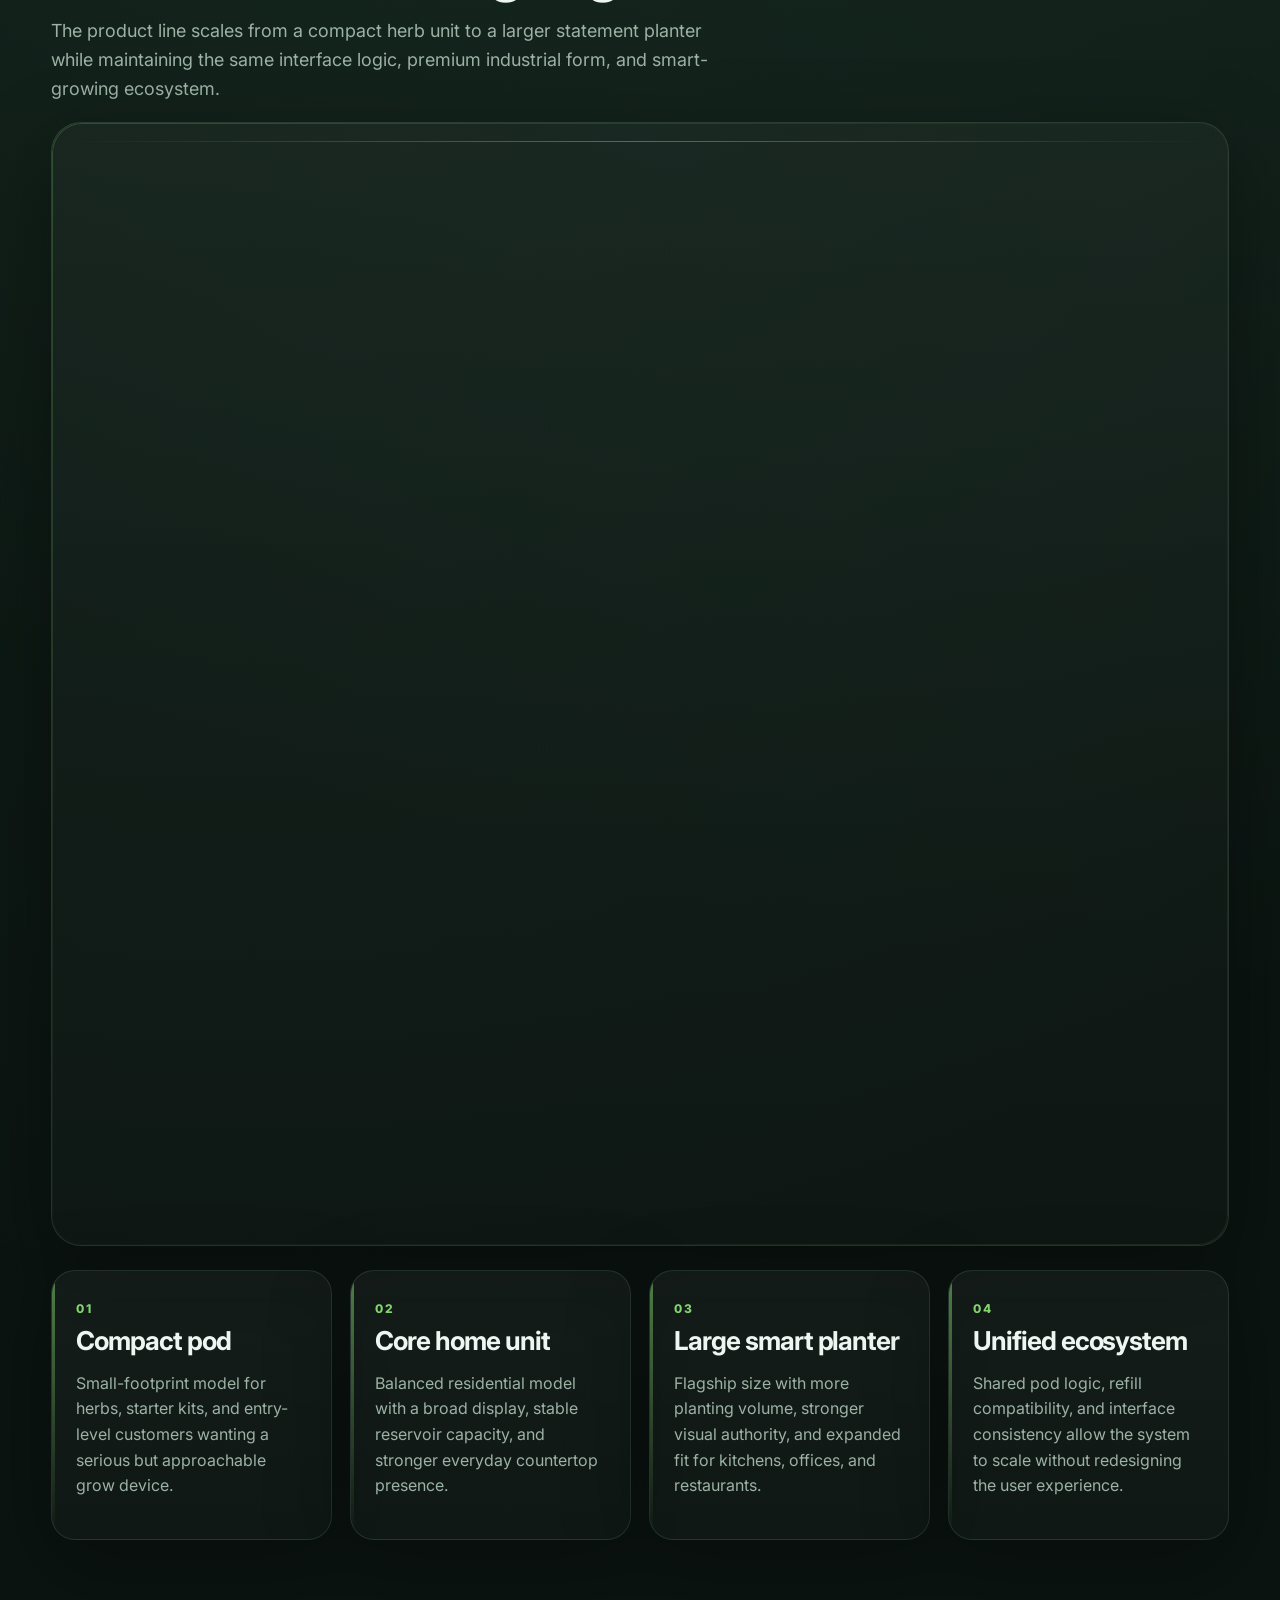
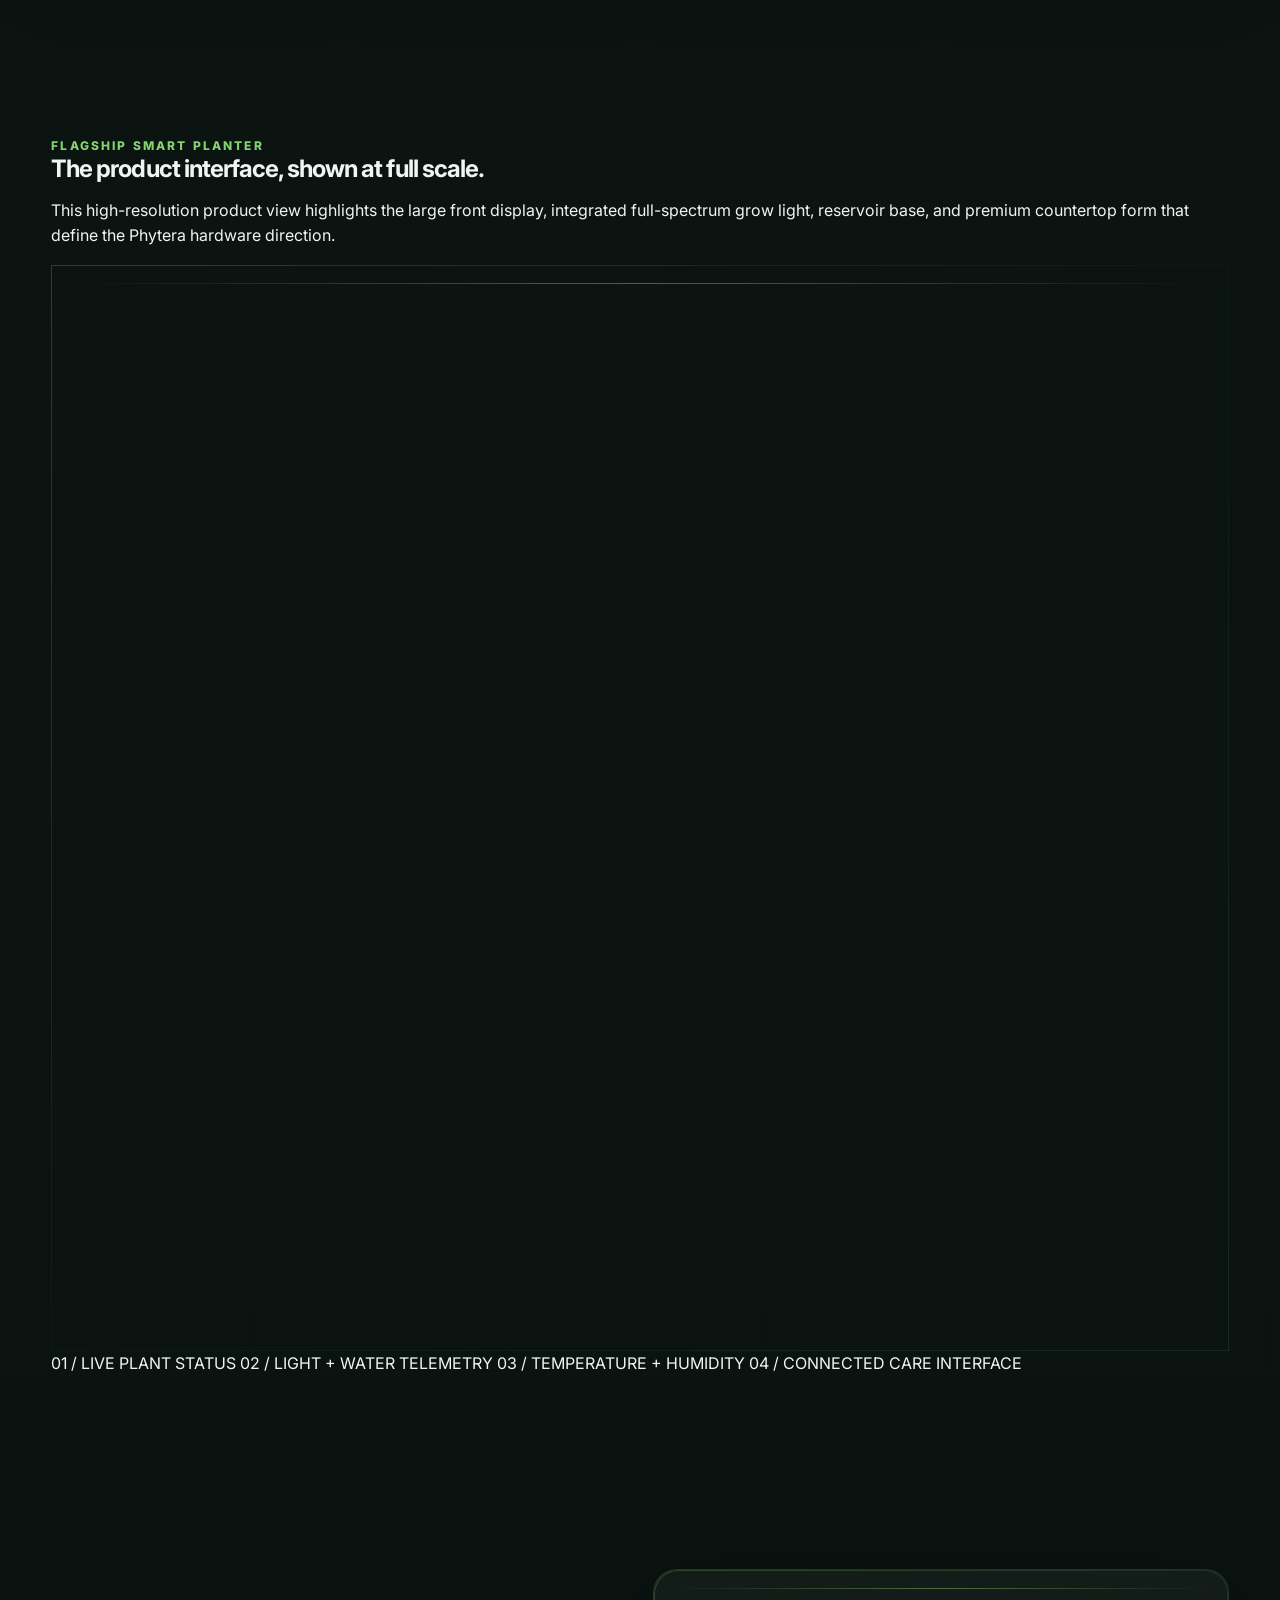
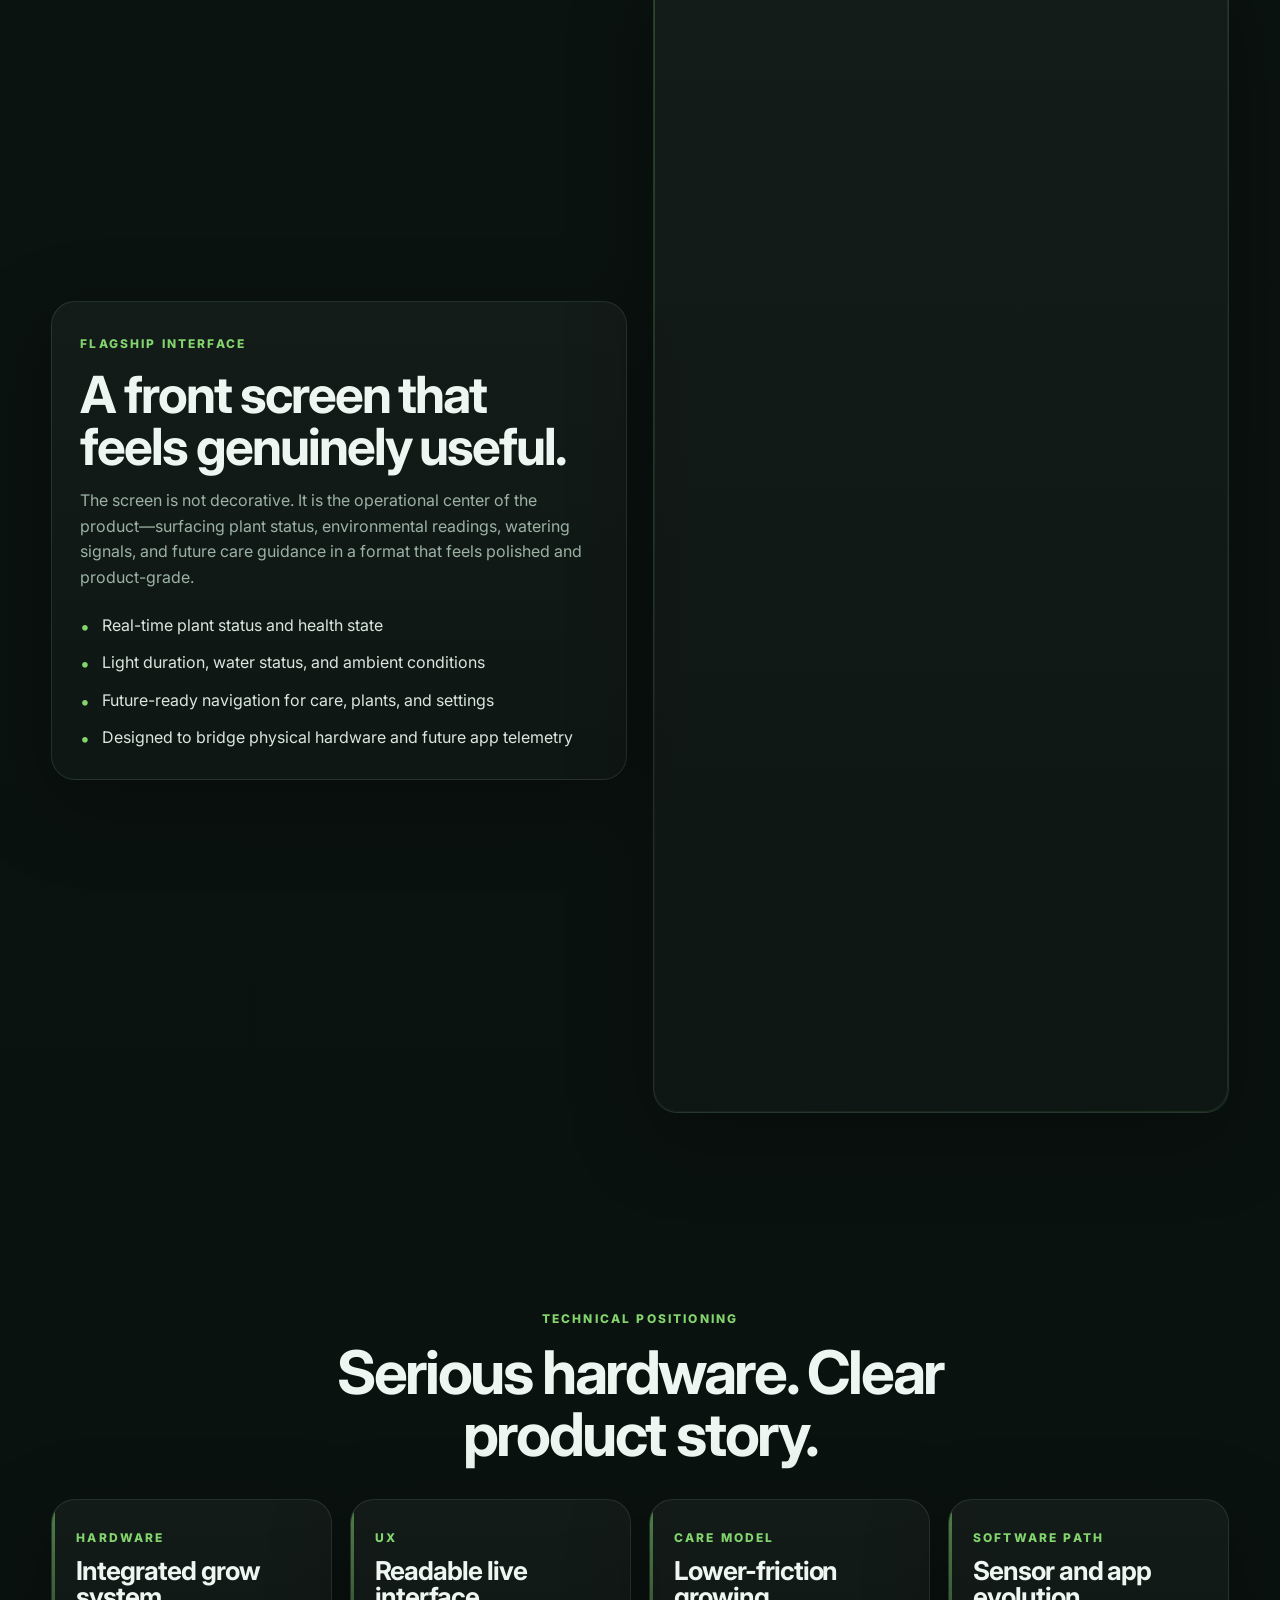
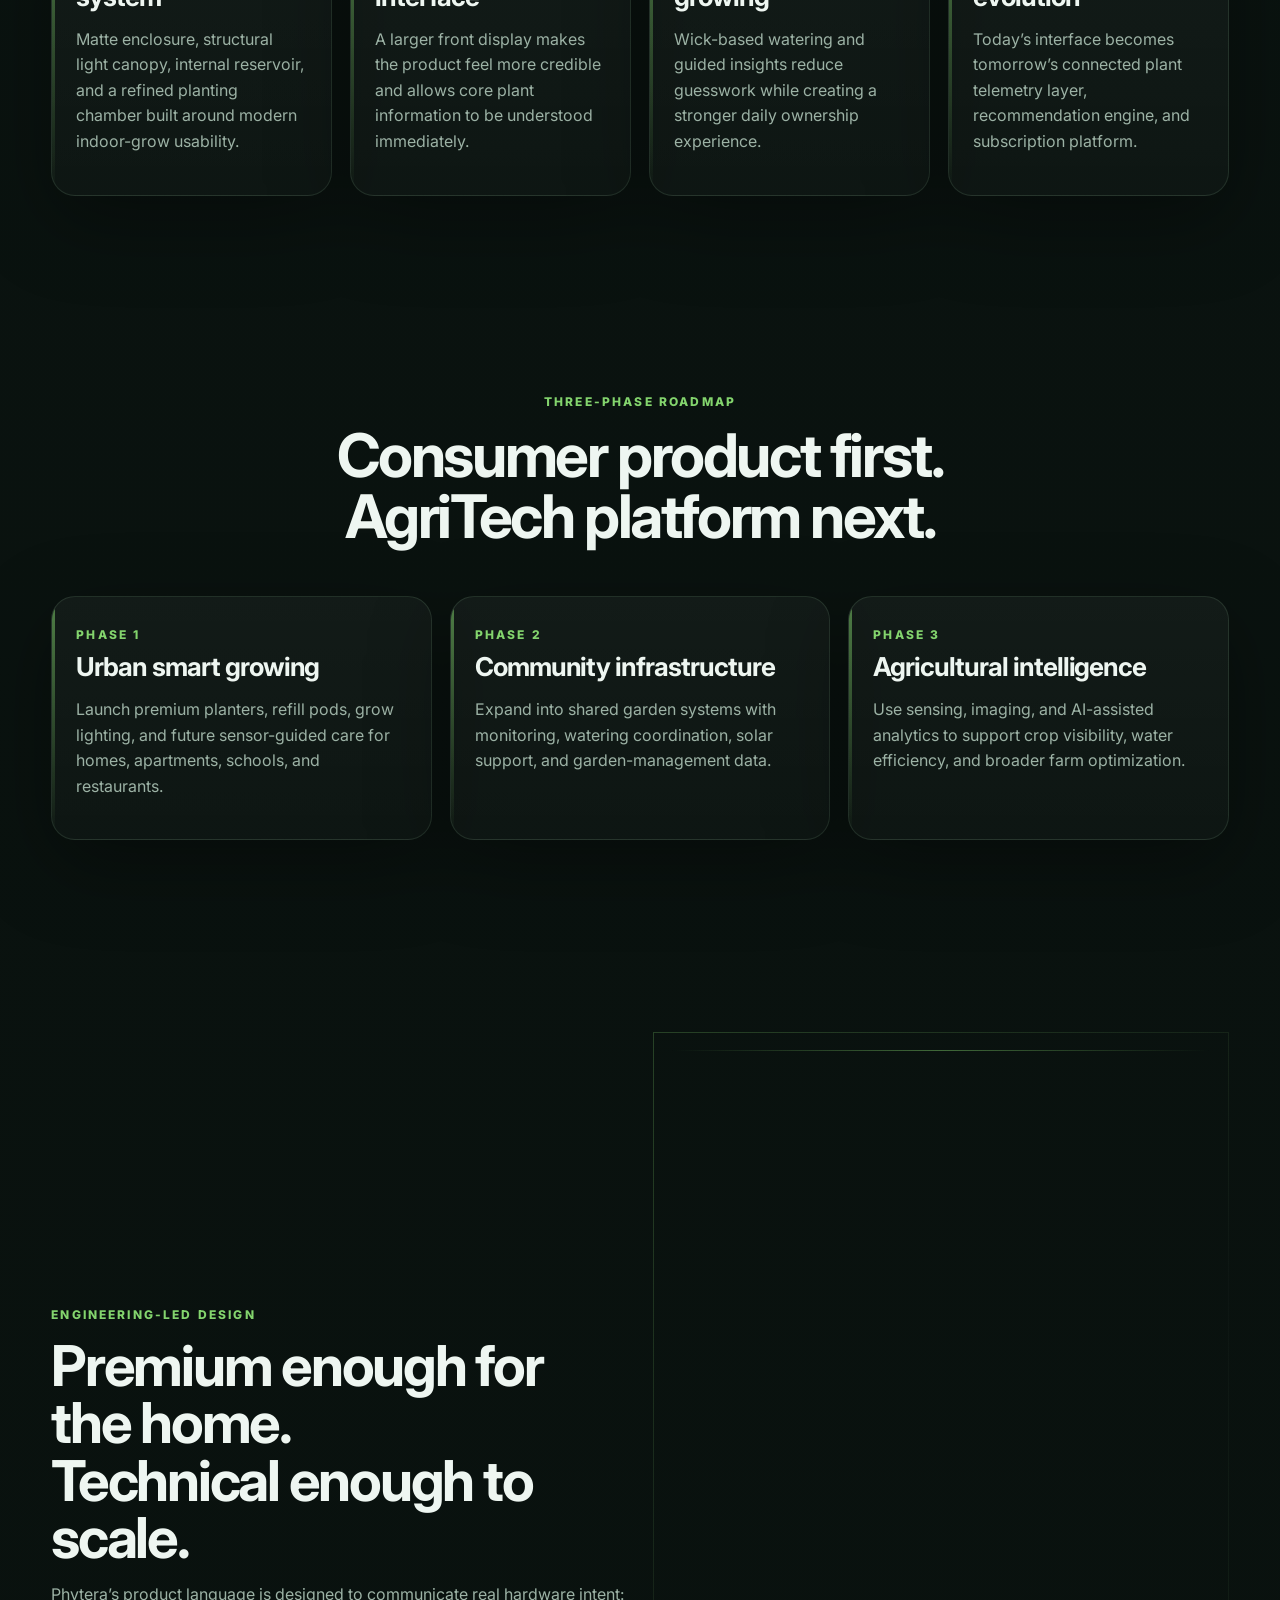
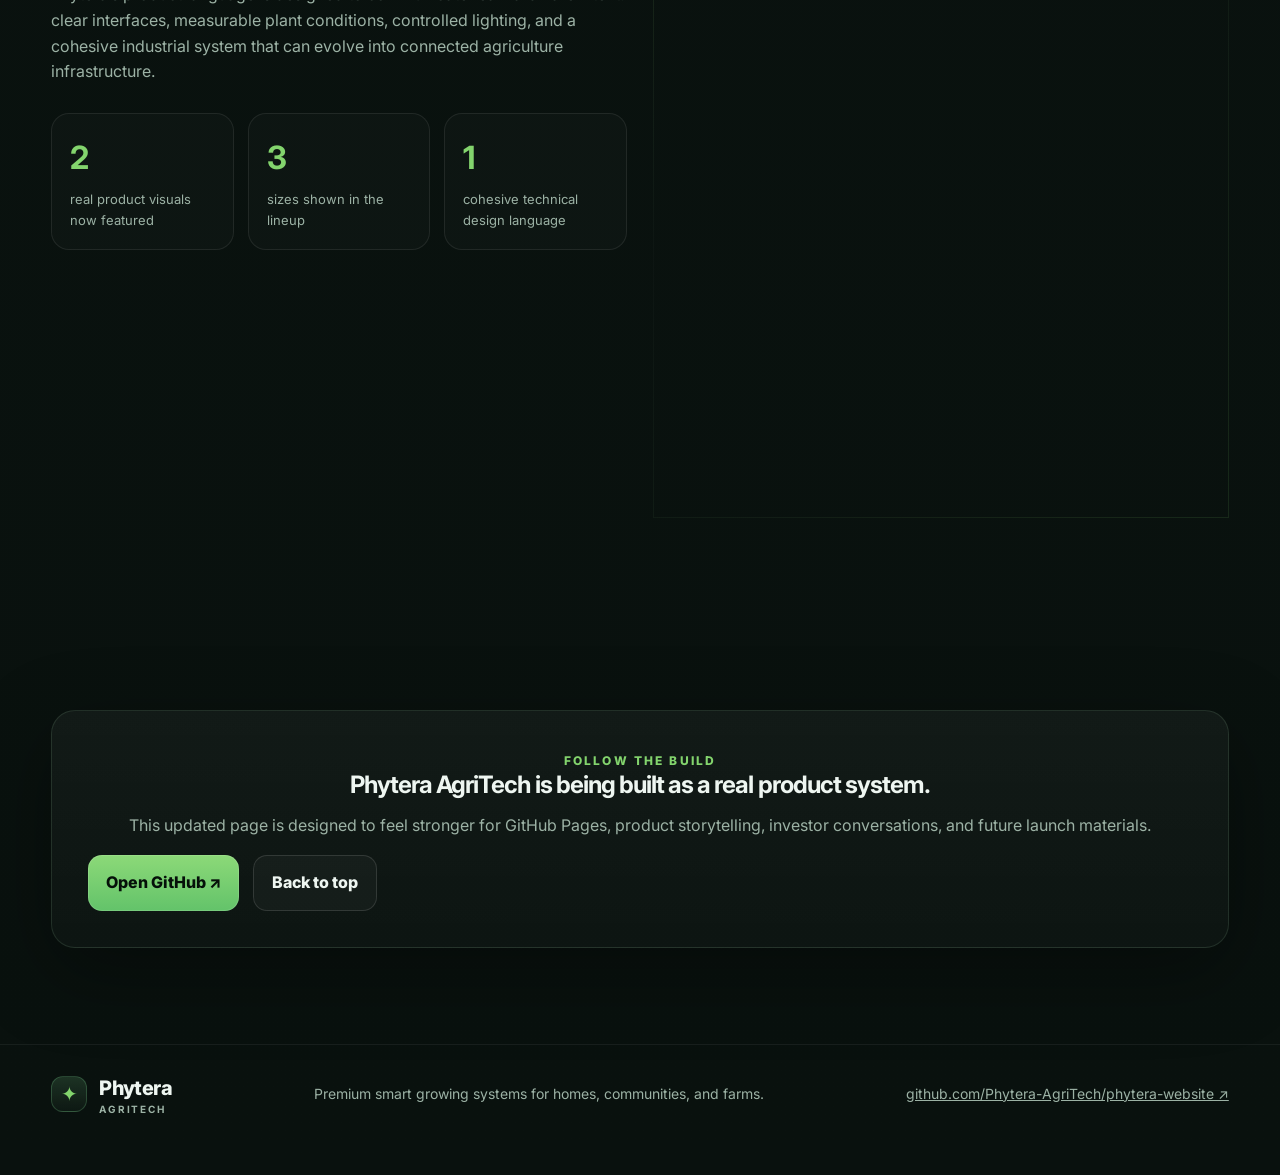
==== commit da7c30fb: "Use HQ product images and add flagship showcase" ====
--- a/index.html
+++ b/index.html
@@ -8,7 +8,7 @@
   <link rel="preconnect" href="https://fonts.googleapis.com">
   <link rel="preconnect" href="https://fonts.gstatic.com" crossorigin>
   <link href="https://fonts.googleapis.com/css2?family=Inter:wght@400;500;600;700;800&family=Space+Grotesk:wght@500;700&display=swap" rel="stylesheet">
-  <link rel="stylesheet" href="styles.css" />
+  <link rel="preload" as="image" href="assets/phytera-smart-planter-hq.webp" type="image/webp">\n  <link rel="stylesheet" href="styles.css" />
 </head>
 <body>
   <header class="site-header">
@@ -48,7 +48,7 @@
       </div>
       <div class="hero-visual reveal">
         <div class="hero-card image-tech-frame">
-          <img src="assets/phytera-smart-planter-v2.webp" alt="Phytera smart planter with large technical front display and integrated grow light" />
+          <img src="assets/phytera-smart-planter-hq.webp" width="1448" height="1086" fetchpriority="high" decoding="async" alt="Phytera smart planter with large technical front display and integrated grow light" />
         </div>
       </div>
     </section>
@@ -60,7 +60,7 @@
         <p>The product line scales from a compact herb unit to a larger statement planter while maintaining the same interface logic, premium industrial form, and smart-growing ecosystem.</p>
       </div>
       <div class="lineup-card reveal image-tech-frame">
-        <img src="assets/phytera-planter-lineup-v2.webp" alt="Three Phytera smart planter demos in small medium and large sizes" />
+        <img src="assets/phytera-planter-lineup-hq.webp" width="1448" height="1086" loading="lazy" decoding="async" alt="Three Phytera smart planter demos in small medium and large sizes" />
       </div>
       <div class="product-grid product-grid-4">
         <article class="info-card reveal">
@@ -86,6 +86,25 @@
       </div>
     </section>
 
+    <section id="flagship-product" class="section flagship-feature">
+      <div class="flagship-head reveal">
+        <div>
+          <span class="eyebrow">FLAGSHIP SMART PLANTER</span>
+          <h2>The product interface, shown at full scale.</h2>
+        </div>
+        <p>This high-resolution product view highlights the large front display, integrated full-spectrum grow light, reservoir base, and premium countertop form that define the Phytera hardware direction.</p>
+      </div>
+      <div class="flagship-wide reveal image-tech-frame">
+        <img src="assets/phytera-smart-planter-hq.webp" width="1448" height="1086" loading="lazy" decoding="async" alt="High-resolution Phytera flagship smart planter with large front display, grow light, herbs, and reservoir" />
+      </div>
+      <div class="flagship-data reveal">
+        <span>01 / LIVE PLANT STATUS</span>
+        <span>02 / LIGHT + WATER TELEMETRY</span>
+        <span>03 / TEMPERATURE + HUMIDITY</span>
+        <span>04 / CONNECTED CARE INTERFACE</span>
+      </div>
+    </section>
+
     <section id="platform" class="section platform">
       <div class="two-col technical-layout">
         <div class="panel reveal">
@@ -100,7 +119,7 @@
           </ul>
         </div>
         <div class="image-panel reveal image-tech-frame">
-          <img src="assets/phytera-smart-planter-v2.webp" alt="Close product view of Phytera smart planter interface" />
+          <img src="assets/phytera-smart-planter-hq.webp" width="1448" height="1086" loading="lazy" decoding="async" alt="Close product view of Phytera smart planter interface" />
         </div>
       </div>
     </section>
@@ -139,7 +158,7 @@
         </div>
       </div>
       <div class="showcase-image reveal image-tech-frame">
-        <img src="assets/phytera-planter-lineup-v2.webp" alt="Phytera premium planter lineup in a technical product showcase" />
+        <img src="assets/phytera-planter-lineup-hq.webp" width="1448" height="1086" loading="lazy" decoding="async" alt="Phytera premium planter lineup in a technical product showcase" />
       </div>
     </section>
 
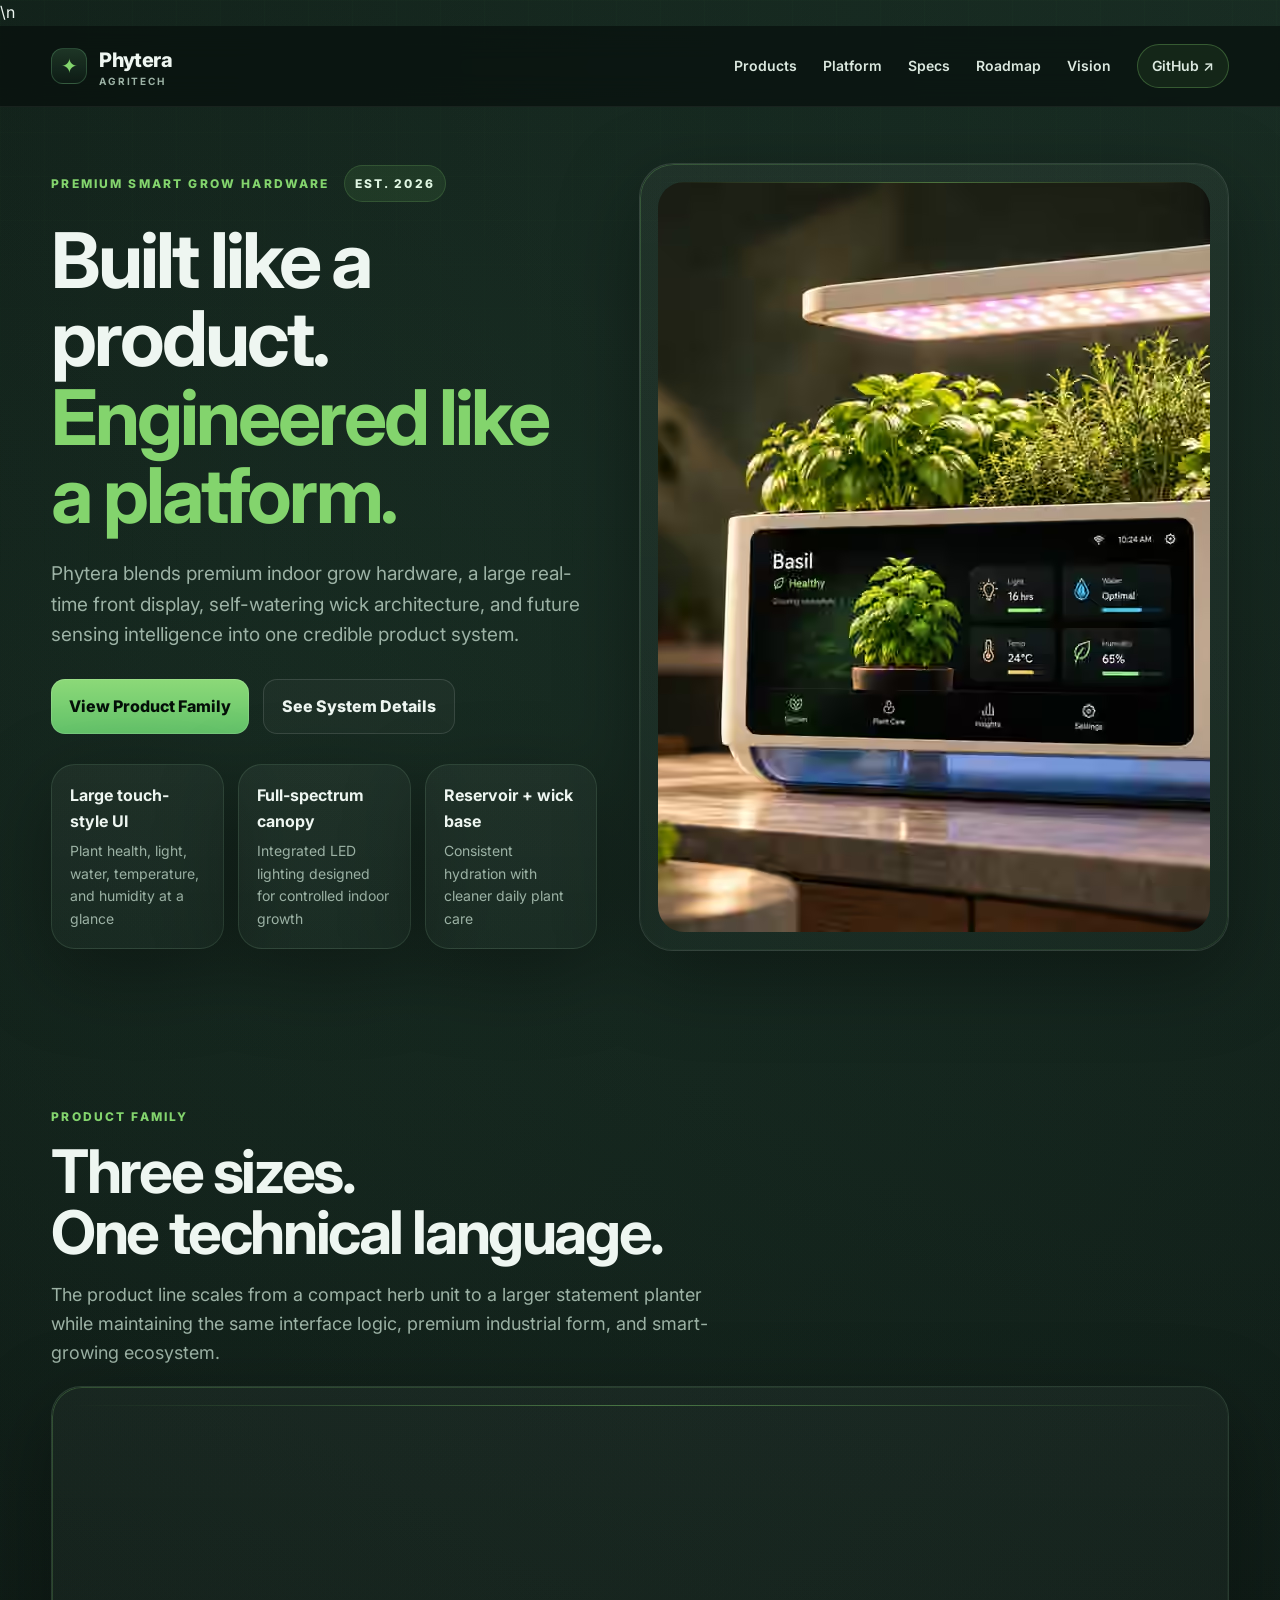
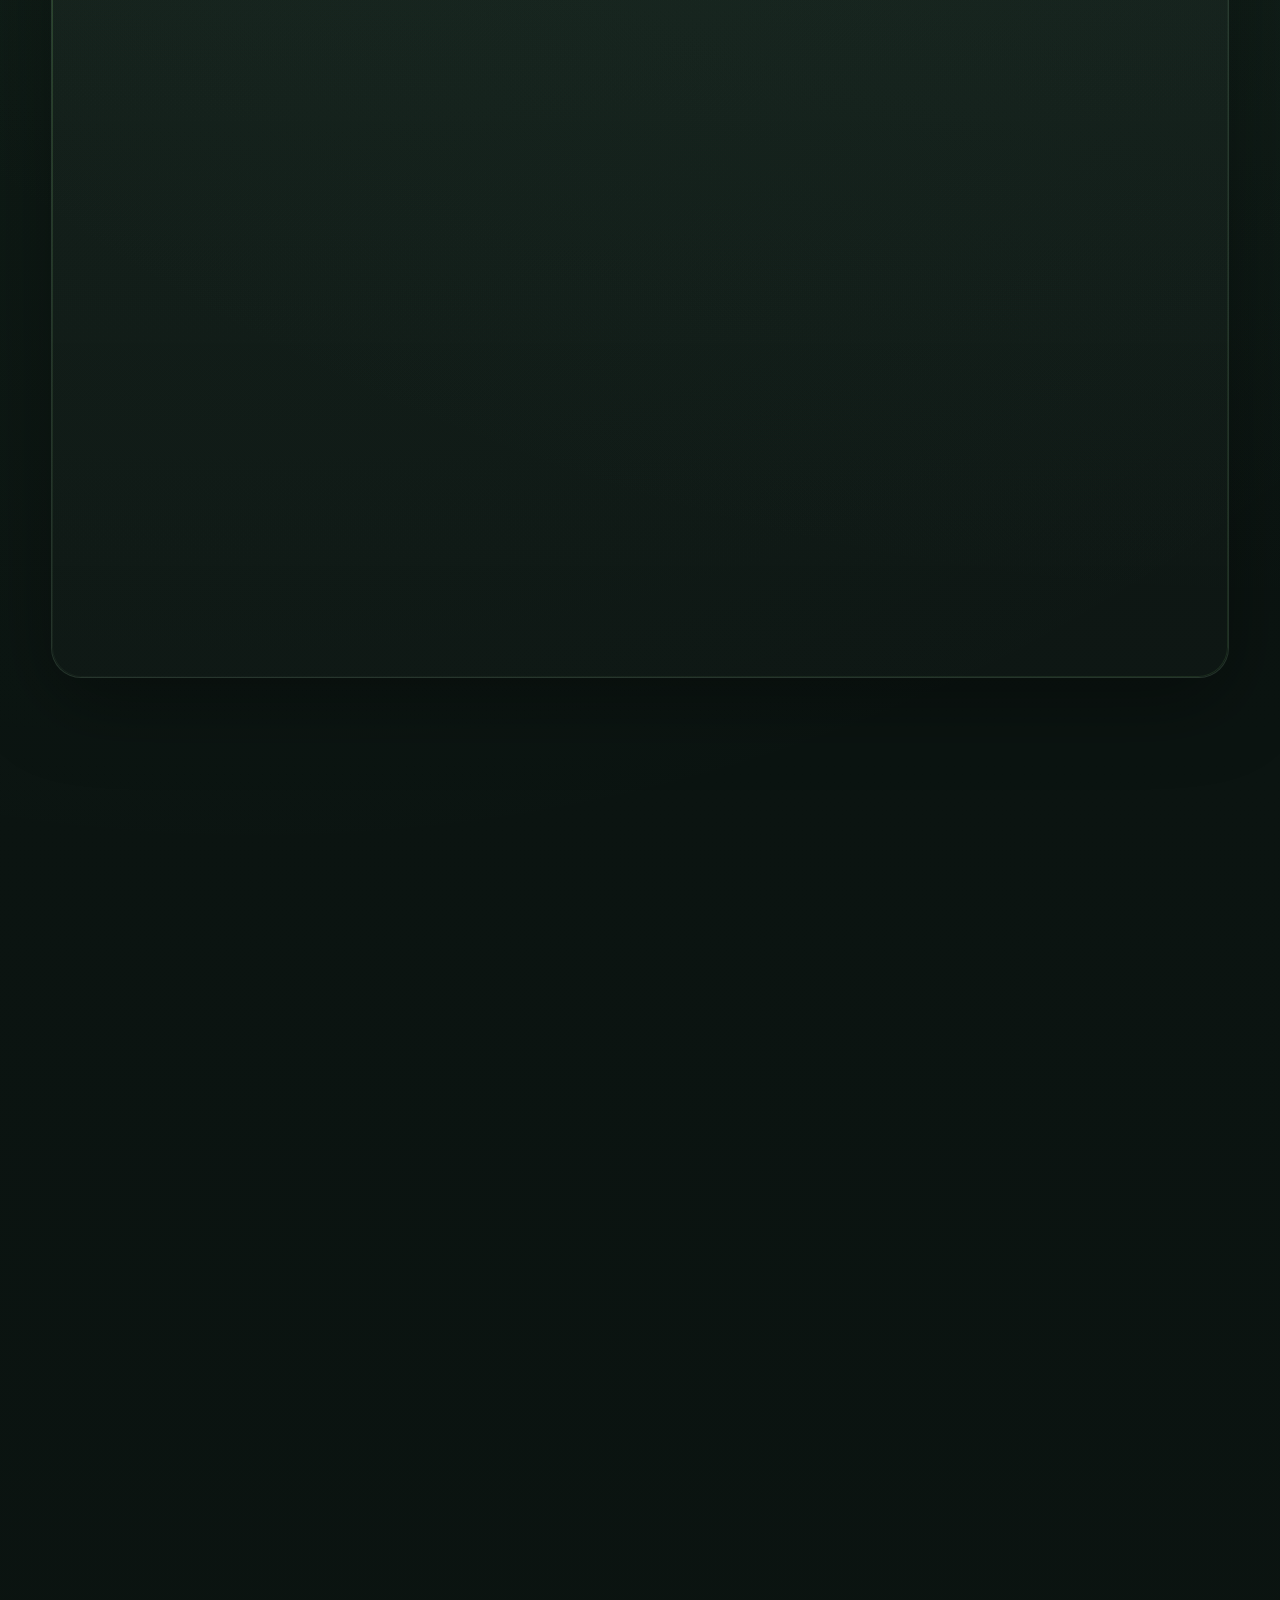
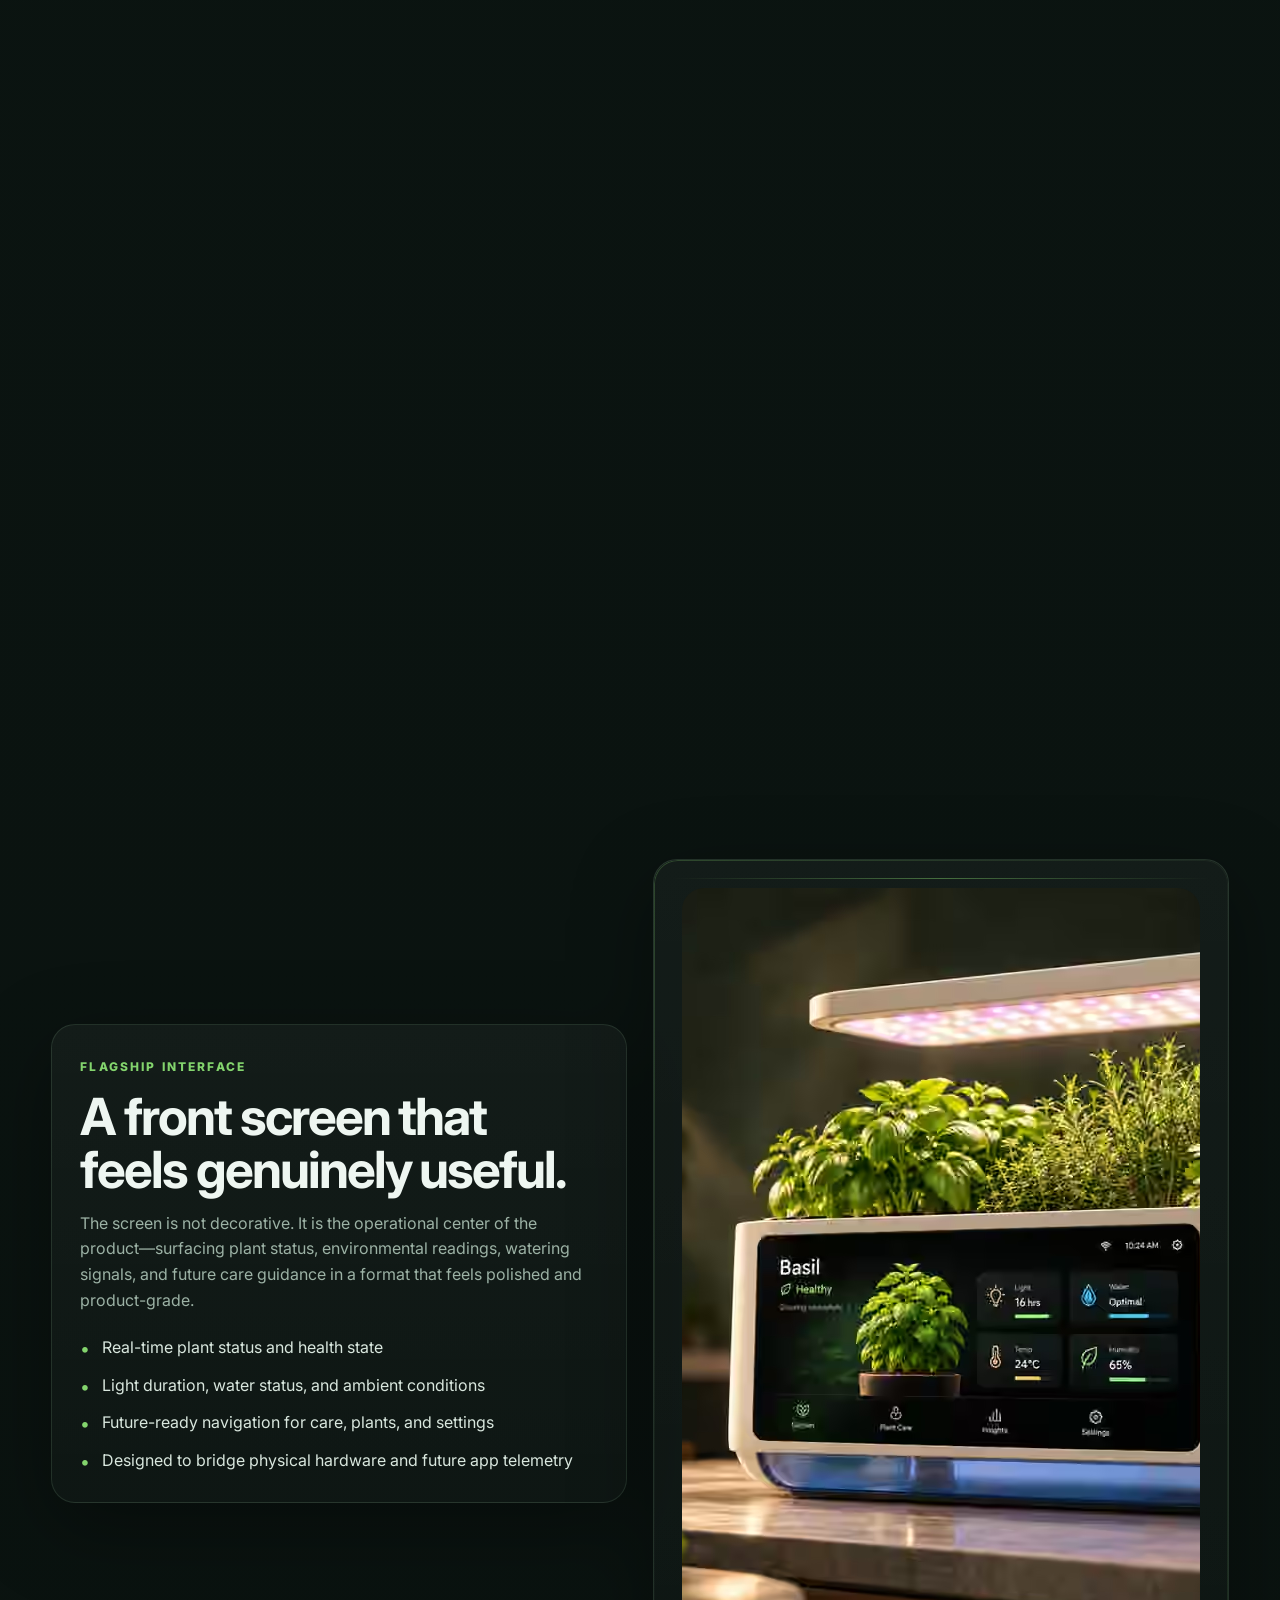
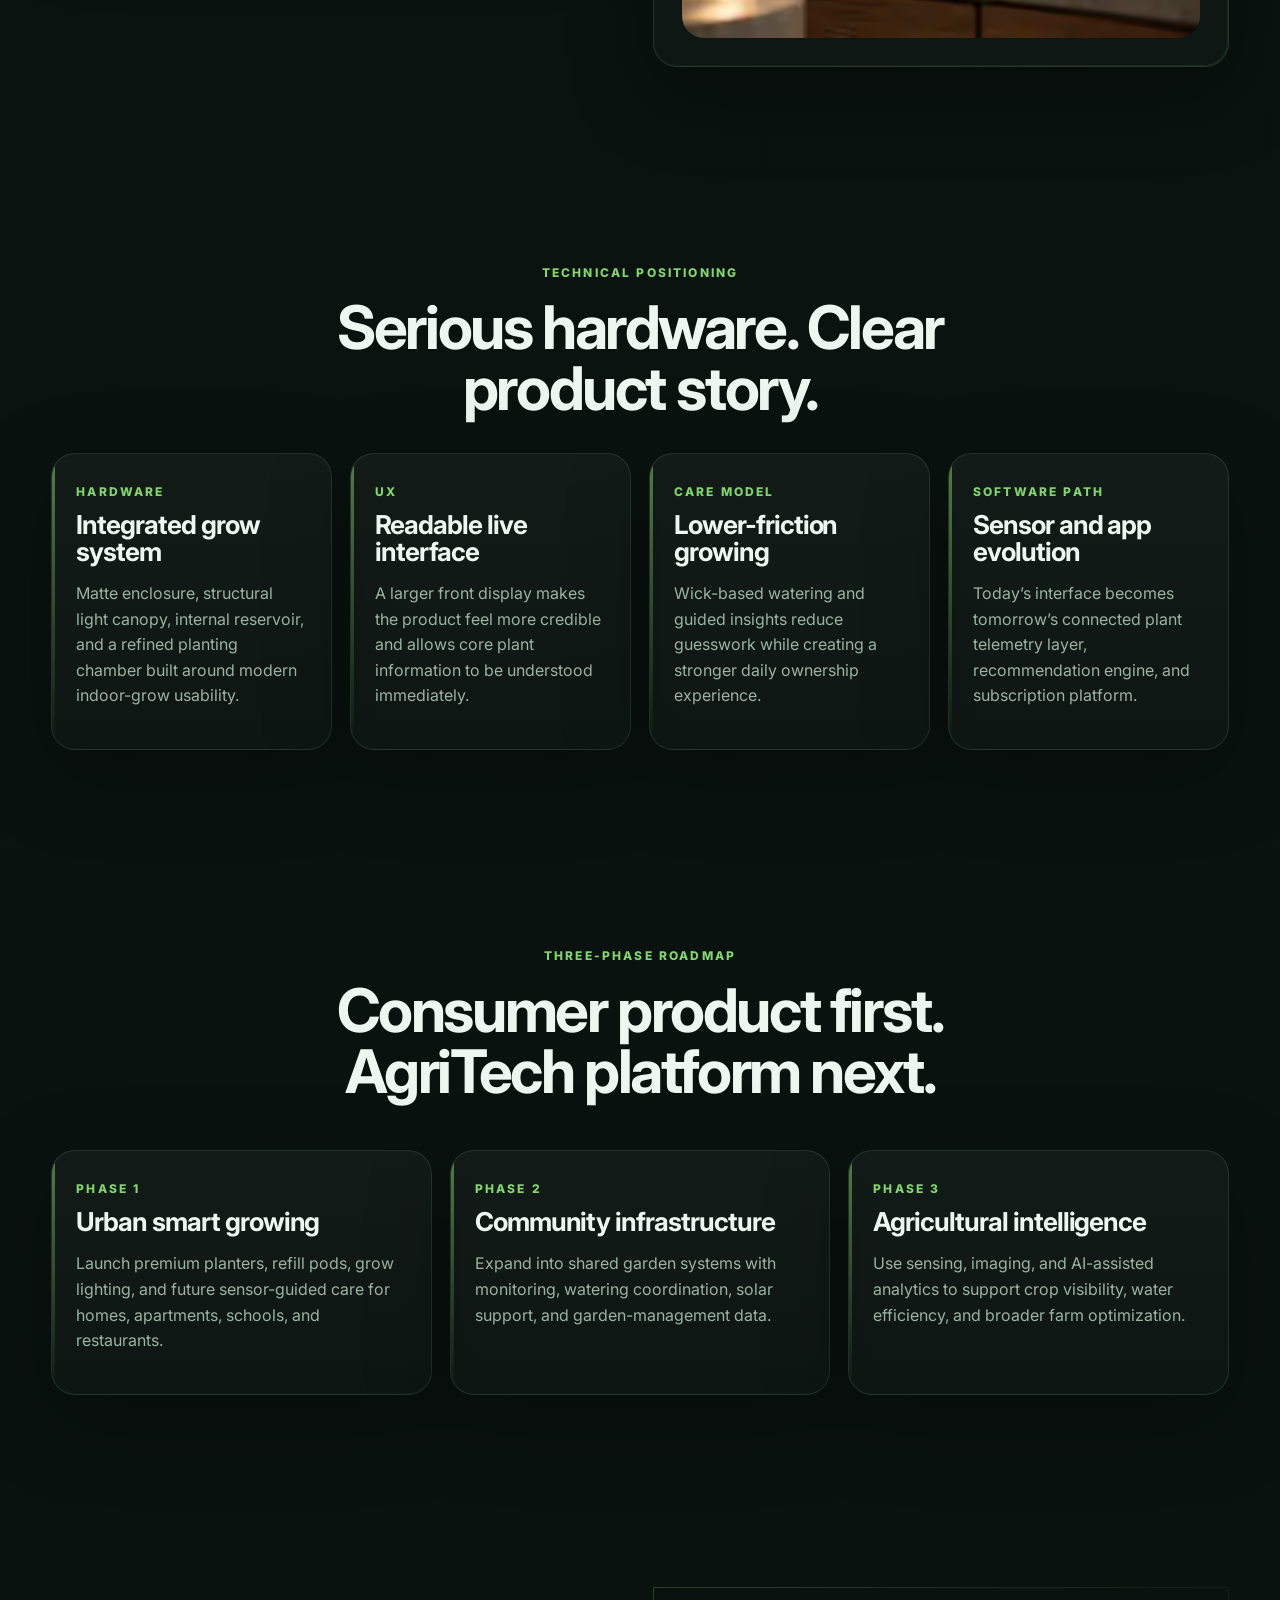
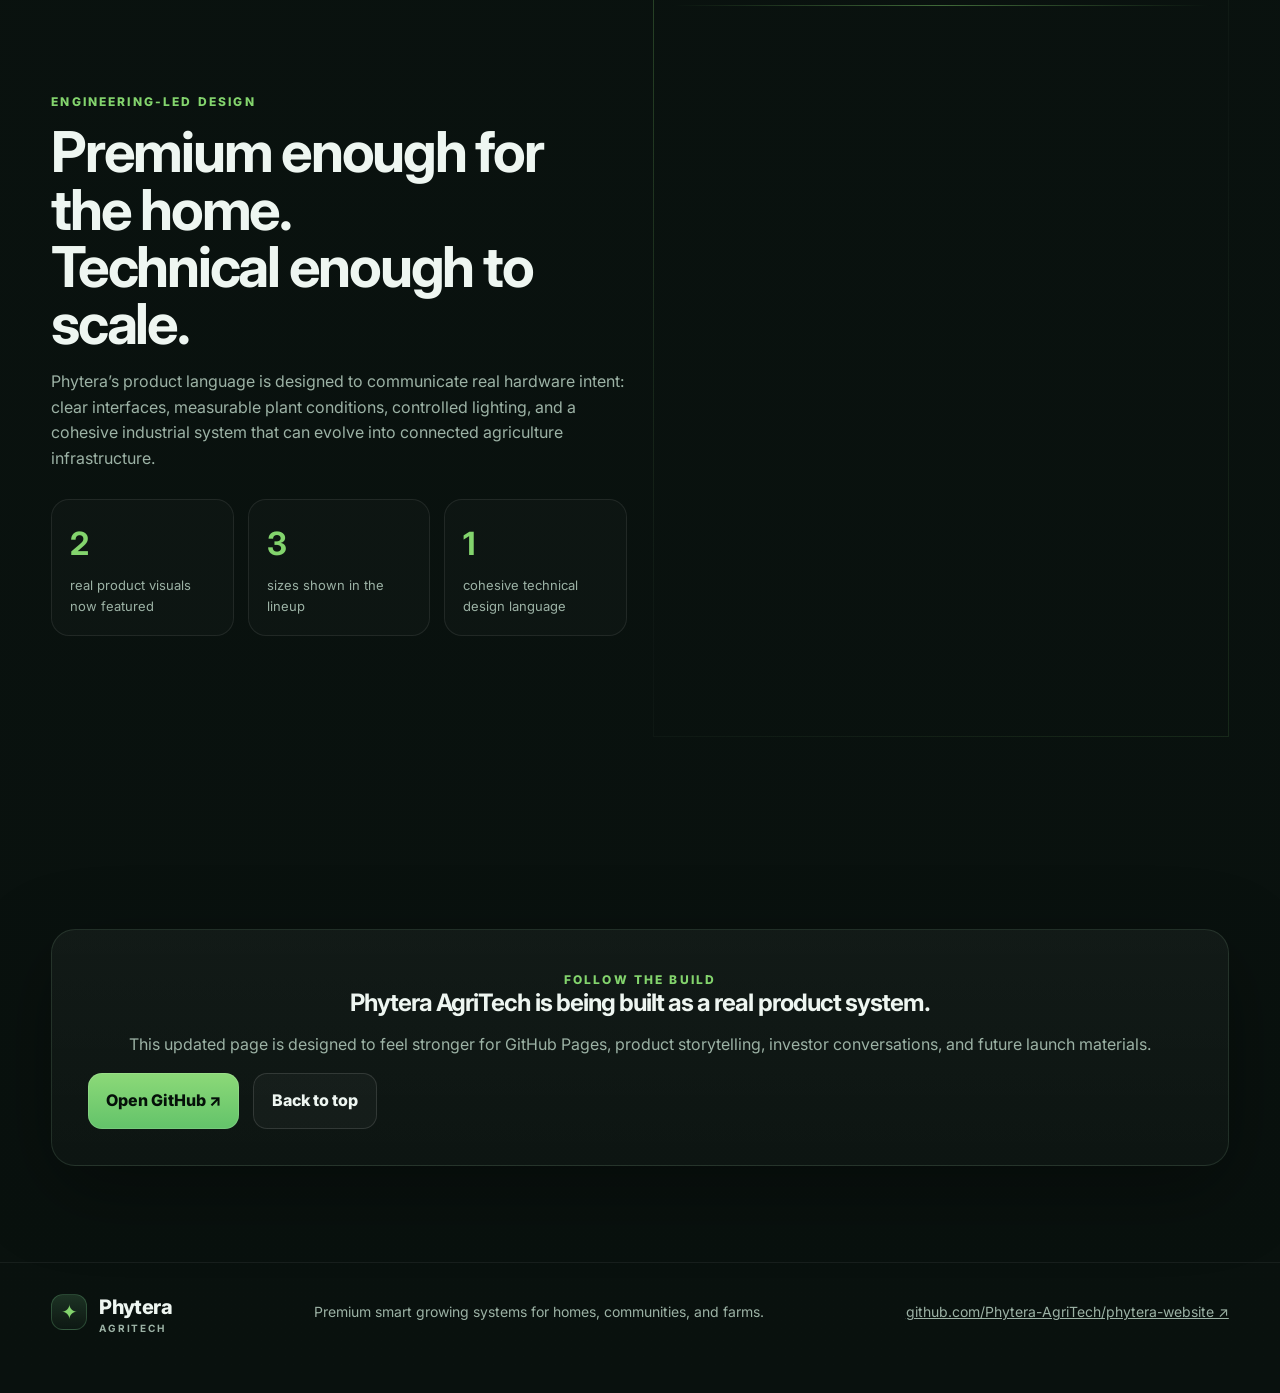
==== commit 3f175228: "Use sharp AVIF planter imagery across live site" ====
--- a/index.html
+++ b/index.html
@@ -8,7 +8,7 @@
   <link rel="preconnect" href="https://fonts.googleapis.com">
   <link rel="preconnect" href="https://fonts.gstatic.com" crossorigin>
   <link href="https://fonts.googleapis.com/css2?family=Inter:wght@400;500;600;700;800&family=Space+Grotesk:wght@500;700&display=swap" rel="stylesheet">
-  <link rel="preload" as="image" href="assets/phytera-smart-planter-hq.webp" type="image/webp">\n  <link rel="stylesheet" href="styles.css" />
+  <link rel="preload" as="image" href="assets/phytera-smart-planter-1000.avif" type="image/avif">\n  <link rel="stylesheet" href="styles.css" />
 </head>
 <body>
   <header class="site-header">
@@ -48,7 +48,7 @@
       </div>
       <div class="hero-visual reveal">
         <div class="hero-card image-tech-frame">
-          <img src="assets/phytera-smart-planter-hq.webp" width="1448" height="1086" fetchpriority="high" decoding="async" alt="Phytera smart planter with large technical front display and integrated grow light" />
+          <img src="assets/phytera-smart-planter-1000.avif" width="1000" height="750" fetchpriority="high" decoding="async" alt="Phytera smart planter with large technical front display and integrated grow light" />
         </div>
       </div>
     </section>
@@ -60,7 +60,7 @@
         <p>The product line scales from a compact herb unit to a larger statement planter while maintaining the same interface logic, premium industrial form, and smart-growing ecosystem.</p>
       </div>
       <div class="lineup-card reveal image-tech-frame">
-        <img src="assets/phytera-planter-lineup-hq.webp" width="1448" height="1086" loading="lazy" decoding="async" alt="Three Phytera smart planter demos in small medium and large sizes" />
+        <img src="assets/phytera-planter-lineup-1000.avif" width="1000" height="750" loading="lazy" decoding="async" alt="Three Phytera smart planter demos in small medium and large sizes" />
       </div>
       <div class="product-grid product-grid-4">
         <article class="info-card reveal">
@@ -95,7 +95,7 @@
         <p>This high-resolution product view highlights the large front display, integrated full-spectrum grow light, reservoir base, and premium countertop form that define the Phytera hardware direction.</p>
       </div>
       <div class="flagship-wide reveal image-tech-frame">
-        <img src="assets/phytera-smart-planter-hq.webp" width="1448" height="1086" loading="lazy" decoding="async" alt="High-resolution Phytera flagship smart planter with large front display, grow light, herbs, and reservoir" />
+        <img src="assets/phytera-smart-planter-1000.avif" width="1000" height="750" loading="lazy" decoding="async" alt="High-resolution Phytera flagship smart planter with large front display, grow light, herbs, and reservoir" />
       </div>
       <div class="flagship-data reveal">
         <span>01 / LIVE PLANT STATUS</span>
@@ -119,7 +119,7 @@
           </ul>
         </div>
         <div class="image-panel reveal image-tech-frame">
-          <img src="assets/phytera-smart-planter-hq.webp" width="1448" height="1086" loading="lazy" decoding="async" alt="Close product view of Phytera smart planter interface" />
+          <img src="assets/phytera-smart-planter-1000.avif" width="1000" height="750" loading="lazy" decoding="async" alt="Close product view of Phytera smart planter interface" />
         </div>
       </div>
     </section>
@@ -158,7 +158,7 @@
         </div>
       </div>
       <div class="showcase-image reveal image-tech-frame">
-        <img src="assets/phytera-planter-lineup-hq.webp" width="1448" height="1086" loading="lazy" decoding="async" alt="Phytera premium planter lineup in a technical product showcase" />
+        <img src="assets/phytera-planter-lineup-1000.avif" width="1000" height="750" loading="lazy" decoding="async" alt="Phytera premium planter lineup in a technical product showcase" />
       </div>
     </section>
 
--- a/styles.css
+++ b/styles.css
@@ -1 +1 @@
-:root{--bg:#09110e;--panel:#0f1815;--panel-soft:#131f1a;--panel-border:rgba(180,232,187,.12);--text:#eef6f1;--muted:#9cb2a5;--green:#83d46d;--green-2:#57b87b;--glow:rgba(131,212,109,.22);--white:#fff;--shadow:0 24px 80px rgba(0,0,0,.34)}*{box-sizing:border-box}html{scroll-behavior:smooth}body{margin:0;font-family:Inter,system-ui,-apple-system,BlinkMacSystemFont,"Segoe UI",sans-serif;color:var(--text);background:radial-gradient(circle at top right,rgba(80,140,110,.2),transparent 28%),radial-gradient(circle at 20% 10%,rgba(120,220,160,.08),transparent 24%),linear-gradient(180deg,#08100d 0%,#0b1411 30%,#09110e 100%);line-height:1.6}body::before{content:"";position:fixed;inset:0;pointer-events:none;z-index:-1;background-image:linear-gradient(rgba(131,212,109,.025) 1px,transparent 1px),linear-gradient(90deg,rgba(131,212,109,.025) 1px,transparent 1px);background-size:44px 44px;mask-image:linear-gradient(to bottom,rgba(0,0,0,.8),transparent 70%)}a{color:inherit}img{max-width:100%;display:block}.site-header{position:sticky;top:0;z-index:50;display:flex;align-items:center;justify-content:space-between;padding:18px clamp(22px,4vw,64px);background:rgba(8,16,13,.72);backdrop-filter:blur(16px);border-bottom:1px solid rgba(255,255,255,.06)}.brand{display:flex;align-items:center;gap:12px;text-decoration:none;color:var(--text);font-weight:800;letter-spacing:-.03em;font-size:20px}.brand small{display:block;font-size:10px;letter-spacing:.18em;text-transform:uppercase;color:var(--muted);line-height:1.1;font-weight:700}.brand-mark{width:36px;height:36px;display:grid;place-items:center;border-radius:12px;background:linear-gradient(180deg,rgba(122,204,138,.18),rgba(122,204,138,.04));border:1px solid rgba(122,204,138,.25);color:var(--green)}nav{display:flex;gap:26px;align-items:center}nav a{text-decoration:none;color:#dbe8df;font-weight:600;font-size:14px}.nav-cta{padding:10px 14px;border-radius:999px;border:1px solid rgba(132,212,109,.3);background:rgba(131,212,109,.08)}.menu{display:none;background:none;border:0;color:var(--text);font-size:24px}.section{max-width:1320px;margin:0 auto;padding:96px clamp(22px,4vw,64px)}.hero{display:grid;grid-template-columns:1fr 1.08fr;gap:42px;align-items:center;padding-top:56px;min-height:calc(100vh - 80px)}.eyebrow,.pill,.phase,.num{font-size:12px;letter-spacing:.18em;font-weight:800;text-transform:uppercase}.eyebrow{color:var(--green)}.eyebrow-row{display:flex;gap:14px;align-items:center;flex-wrap:wrap;margin-bottom:20px}.pill{color:#dff6e2;background:rgba(131,212,109,.1);border:1px solid rgba(131,212,109,.18);padding:8px 10px;border-radius:999px}h1,h2,h3{margin:0;line-height:1.02;letter-spacing:-.04em}h1,h2{font-family:"Space Grotesk",Inter,sans-serif}h1{font-size:clamp(48px,6vw,88px)}h1 em,h2 em{font-style:normal;color:var(--green)}.lead{font-size:19px;color:var(--muted);max-width:670px;margin:24px 0 28px}.actions{display:flex;gap:14px;flex-wrap:wrap}.btn{display:inline-flex;align-items:center;justify-content:center;text-decoration:none;padding:14px 18px;border-radius:14px;font-weight:800;transition:.2s ease}.btn:hover{transform:translateY(-2px);box-shadow:0 12px 30px rgba(0,0,0,.2)}.primary{background:linear-gradient(180deg,#8cd978,#63c36a);color:#051009;box-shadow:0 0 0 1px rgba(255,255,255,.12) inset}.secondary{border:1px solid rgba(255,255,255,.12);background:rgba(255,255,255,.03);color:var(--text)}.signal-grid{display:grid;grid-template-columns:repeat(3,1fr);gap:14px;margin-top:30px}.signal-grid div,.info-card,.spec-card,.timeline-card,.panel,.image-panel,.cta-card{background:linear-gradient(180deg,rgba(255,255,255,.04),rgba(255,255,255,.02));border:1px solid var(--panel-border);border-radius:24px;box-shadow:var(--shadow)}.signal-grid div{padding:18px}.signal-grid strong,.mini-stats strong{display:block;font-size:16px;margin-bottom:6px}.signal-grid span{display:block;color:var(--muted);font-size:14px}.hero-card{padding:18px;border-radius:34px;background:linear-gradient(180deg,rgba(255,255,255,.04),rgba(255,255,255,.02));border:1px solid rgba(255,255,255,.09);box-shadow:var(--shadow)}.hero-card img{border-radius:26px;width:100%;aspect-ratio:4/3;object-fit:cover}.section-dark{padding-top:56px}.section-heading{max-width:760px}.section-heading h2{font-size:clamp(38px,4.7vw,66px);margin-top:12px}.section-heading p{color:var(--muted);font-size:18px;max-width:680px}.section-heading h2,.technical-layout h2{max-width:900px}.centered{text-align:center;margin:0 auto 48px}.lineup-card{padding:18px;background:linear-gradient(180deg,rgba(255,255,255,.03),rgba(255,255,255,.015));border:1px solid var(--panel-border);border-radius:30px;box-shadow:var(--shadow)}.lineup-card img{border-radius:20px;aspect-ratio:16/10;object-fit:cover;width:100%}.product-grid,.specs-grid,.timeline{display:grid;gap:18px}.product-grid{grid-template-columns:repeat(3,1fr);margin-top:24px}.product-grid-4{grid-template-columns:repeat(4,1fr)}.info-card,.spec-card,.timeline-card{padding:24px;position:relative;overflow:hidden}.info-card::after,.spec-card::after,.timeline-card::after{content:"";position:absolute;left:0;top:0;width:3px;height:100%;background:linear-gradient(180deg,var(--green),transparent);opacity:.55}.info-card h3,.spec-card h3,.timeline-card h3{font-size:26px;margin:8px 0 10px}.info-card p,.spec-card p,.timeline-card p,.panel p,.cta-card p,.showcase-copy p{color:var(--muted)}.num,.phase{color:var(--green);font-family:"Space Grotesk",Inter,sans-serif}.two-col,.showcase{display:grid;grid-template-columns:1fr 1fr;gap:26px;align-items:center}.panel,.image-panel{padding:28px}.technical-layout .panel h2{font-size:clamp(36px,4vw,58px);margin:12px 0 16px;font-family:"Space Grotesk",Inter,sans-serif}.image-panel img,.showcase-image img{border-radius:22px;width:100%;aspect-ratio:4/3;object-fit:cover}.feature-list{list-style:none;padding:0;margin:22px 0 0;display:grid;gap:12px}.feature-list li{position:relative;padding-left:22px;color:#d9e7de}.feature-list li::before{content:"•";position:absolute;left:0;top:0;color:var(--green);font-size:18px}.specs .section-heading{margin-bottom:34px}.specs-grid{grid-template-columns:repeat(4,1fr)}.timeline{grid-template-columns:repeat(3,1fr)}.showcase-copy h2{font-size:clamp(36px,4.4vw,60px);margin:10px 0 16px;font-family:"Space Grotesk",Inter,sans-serif}.mini-stats{display:grid;grid-template-columns:repeat(3,1fr);gap:14px;margin-top:28px}.mini-stats div{padding:18px;border-radius:18px;border:1px solid rgba(255,255,255,.08);background:rgba(255,255,255,.02)}.mini-stats strong{font-size:32px;color:var(--green);font-family:"Space Grotesk",Inter,sans-serif}.mini-stats span{display:block;color:var(--muted);font-size:13px;margin-top:6px}.cta-card{padding:36px;text-align:center}.image-tech-frame{position:relative;overflow:hidden}.image-tech-frame::before{content:"";position:absolute;inset:0;border-radius:inherit;padding:1px;background:linear-gradient(135deg,rgba(131,212,109,.25),rgba(255,255,255,.02),rgba(131,212,109,.12));-webkit-mask:linear-gradient(#fff 0 0) content-box,linear-gradient(#fff 0 0);-webkit-mask-composite:xor;mask-composite:exclude;pointer-events:none}.image-tech-frame::after{content:"";position:absolute;left:18px;right:18px;top:18px;height:1px;background:linear-gradient(90deg,transparent,rgba(131,212,109,.45),transparent);pointer-events:none}footer{max-width:1320px;margin:0 auto;padding:24px clamp(22px,4vw,64px) 56px;display:flex;justify-content:space-between;align-items:center;gap:18px;color:var(--muted);font-size:14px;border-top:1px solid rgba(255,255,255,.06)}.reveal{opacity:0;transform:translateY(18px);transition:opacity .7s ease,transform .7s ease}.reveal.visible{opacity:1;transform:none}@media(max-width:1100px){.hero,.two-col,.showcase,.specs-grid,.timeline,.product-grid{grid-template-columns:1fr 1fr}.hero{min-height:auto}.signal-grid{grid-template-columns:1fr}.specs-grid,.product-grid-4{grid-template-columns:1fr 1fr}}@media(max-width:840px){.menu{display:block}nav{display:none;position:absolute;left:20px;right:20px;top:76px;flex-direction:column;align-items:stretch;padding:18px;border-radius:18px;background:#0f1915;border:1px solid rgba(255,255,255,.08)}nav.open{display:flex}.hero,.two-col,.showcase,.product-grid,.specs-grid,.timeline,.product-grid-4{grid-template-columns:1fr}.section{padding-top:76px;padding-bottom:76px}footer{flex-direction:column;align-items:flex-start}}@media(max-width:560px){h1{font-size:46px}.section-heading h2,.showcase-copy h2{font-size:38px}.mini-stats{grid-template-columns:1fr}}+:root{--bg:#09110e;--panel:#0f1815;--panel-soft:#131f1a;--panel-border:rgba(180,232,187,.12);--text:#eef6f1;--muted:#9cb2a5;--green:#83d46d;--green-2:#57b87b;--glow:rgba(131,212,109,.22);--white:#fff;--shadow:0 24px 80px rgba(0,0,0,.34)}*{box-sizing:border-box}html{scroll-behavior:smooth}body{margin:0;font-family:Inter,system-ui,-apple-system,BlinkMacSystemFont,"Segoe UI",sans-serif;color:var(--text);background:radial-gradient(circle at top right,rgba(80,140,110,.2),transparent 28%),radial-gradient(circle at 20% 10%,rgba(120,220,160,.08),transparent 24%),linear-gradient(180deg,#08100d 0%,#0b1411 30%,#09110e 100%);line-height:1.6}body::before{content:"";position:fixed;inset:0;pointer-events:none;z-index:-1;background-image:linear-gradient(rgba(131,212,109,.025) 1px,transparent 1px),linear-gradient(90deg,rgba(131,212,109,.025) 1px,transparent 1px);background-size:44px 44px;mask-image:linear-gradient(to bottom,rgba(0,0,0,.8),transparent 70%)}a{color:inherit}img{max-width:100%;display:block}.site-header{position:sticky;top:0;z-index:50;display:flex;align-items:center;justify-content:space-between;padding:18px clamp(22px,4vw,64px);background:rgba(8,16,13,.72);backdrop-filter:blur(16px);border-bottom:1px solid rgba(255,255,255,.06)}.brand{display:flex;align-items:center;gap:12px;text-decoration:none;color:var(--text);font-weight:800;letter-spacing:-.03em;font-size:20px}.brand small{display:block;font-size:10px;letter-spacing:.18em;text-transform:uppercase;color:var(--muted);line-height:1.1;font-weight:700}.brand-mark{width:36px;height:36px;display:grid;place-items:center;border-radius:12px;background:linear-gradient(180deg,rgba(122,204,138,.18),rgba(122,204,138,.04));border:1px solid rgba(122,204,138,.25);color:var(--green)}nav{display:flex;gap:26px;align-items:center}nav a{text-decoration:none;color:#dbe8df;font-weight:600;font-size:14px}.nav-cta{padding:10px 14px;border-radius:999px;border:1px solid rgba(132,212,109,.3);background:rgba(131,212,109,.08)}.menu{display:none;background:none;border:0;color:var(--text);font-size:24px}.section{max-width:1320px;margin:0 auto;padding:96px clamp(22px,4vw,64px)}.hero{display:grid;grid-template-columns:1fr 1.08fr;gap:42px;align-items:center;padding-top:56px;min-height:calc(100vh - 80px)}.eyebrow,.pill,.phase,.num{font-size:12px;letter-spacing:.18em;font-weight:800;text-transform:uppercase}.eyebrow{color:var(--green)}.eyebrow-row{display:flex;gap:14px;align-items:center;flex-wrap:wrap;margin-bottom:20px}.pill{color:#dff6e2;background:rgba(131,212,109,.1);border:1px solid rgba(131,212,109,.18);padding:8px 10px;border-radius:999px}h1,h2,h3{margin:0;line-height:1.02;letter-spacing:-.04em}h1,h2{font-family:"Space Grotesk",Inter,sans-serif}h1{font-size:clamp(48px,6vw,88px)}h1 em,h2 em{font-style:normal;color:var(--green)}.lead{font-size:19px;color:var(--muted);max-width:670px;margin:24px 0 28px}.actions{display:flex;gap:14px;flex-wrap:wrap}.btn{display:inline-flex;align-items:center;justify-content:center;text-decoration:none;padding:14px 18px;border-radius:14px;font-weight:800;transition:.2s ease}.btn:hover{transform:translateY(-2px);box-shadow:0 12px 30px rgba(0,0,0,.2)}.primary{background:linear-gradient(180deg,#8cd978,#63c36a);color:#051009;box-shadow:0 0 0 1px rgba(255,255,255,.12) inset}.secondary{border:1px solid rgba(255,255,255,.12);background:rgba(255,255,255,.03);color:var(--text)}.signal-grid{display:grid;grid-template-columns:repeat(3,1fr);gap:14px;margin-top:30px}.signal-grid div,.info-card,.spec-card,.timeline-card,.panel,.image-panel,.cta-card{background:linear-gradient(180deg,rgba(255,255,255,.04),rgba(255,255,255,.02));border:1px solid var(--panel-border);border-radius:24px;box-shadow:var(--shadow)}.signal-grid div{padding:18px}.signal-grid strong,.mini-stats strong{display:block;font-size:16px;margin-bottom:6px}.signal-grid span{display:block;color:var(--muted);font-size:14px}.hero-card{padding:18px;border-radius:34px;background:linear-gradient(180deg,rgba(255,255,255,.04),rgba(255,255,255,.02));border:1px solid rgba(255,255,255,.09);box-shadow:var(--shadow)}.hero-card img{border-radius:26px;width:100%;aspect-ratio:4/3;object-fit:cover}.section-dark{padding-top:56px}.section-heading{max-width:760px}.section-heading h2{font-size:clamp(38px,4.7vw,66px);margin-top:12px}.section-heading p{color:var(--muted);font-size:18px;max-width:680px}.section-heading h2,.technical-layout h2{max-width:900px}.centered{text-align:center;margin:0 auto 48px}.lineup-card{padding:18px;background:linear-gradient(180deg,rgba(255,255,255,.03),rgba(255,255,255,.015));border:1px solid var(--panel-border);border-radius:30px;box-shadow:var(--shadow)}.lineup-card img{border-radius:20px;aspect-ratio:4/3;object-fit:cover;width:100%;height:auto}.product-grid,.specs-grid,.timeline{display:grid;gap:18px}.product-grid{grid-template-columns:repeat(3,1fr);margin-top:24px}.product-grid-4{grid-template-columns:repeat(4,1fr)}.info-card,.spec-card,.timeline-card{padding:24px;position:relative;overflow:hidden}.info-card::after,.spec-card::after,.timeline-card::after{content:"";position:absolute;left:0;top:0;width:3px;height:100%;background:linear-gradient(180deg,var(--green),transparent);opacity:.55}.info-card h3,.spec-card h3,.timeline-card h3{font-size:26px;margin:8px 0 10px}.info-card p,.spec-card p,.timeline-card p,.panel p,.cta-card p,.showcase-copy p{color:var(--muted)}.num,.phase{color:var(--green);font-family:"Space Grotesk",Inter,sans-serif}.two-col,.showcase{display:grid;grid-template-columns:1fr 1fr;gap:26px;align-items:center}.panel,.image-panel{padding:28px}.technical-layout .panel h2{font-size:clamp(36px,4vw,58px);margin:12px 0 16px;font-family:"Space Grotesk",Inter,sans-serif}.image-panel img,.showcase-image img{border-radius:22px;width:100%;aspect-ratio:4/3;object-fit:cover}.feature-list{list-style:none;padding:0;margin:22px 0 0;display:grid;gap:12px}.feature-list li{position:relative;padding-left:22px;color:#d9e7de}.feature-list li::before{content:"•";position:absolute;left:0;top:0;color:var(--green);font-size:18px}.specs .section-heading{margin-bottom:34px}.specs-grid{grid-template-columns:repeat(4,1fr)}.timeline{grid-template-columns:repeat(3,1fr)}.showcase-copy h2{font-size:clamp(36px,4.4vw,60px);margin:10px 0 16px;font-family:"Space Grotesk",Inter,sans-serif}.mini-stats{display:grid;grid-template-columns:repeat(3,1fr);gap:14px;margin-top:28px}.mini-stats div{padding:18px;border-radius:18px;border:1px solid rgba(255,255,255,.08);background:rgba(255,255,255,.02)}.mini-stats strong{font-size:32px;color:var(--green);font-family:"Space Grotesk",Inter,sans-serif}.mini-stats span{display:block;color:var(--muted);font-size:13px;margin-top:6px}.cta-card{padding:36px;text-align:center}.image-tech-frame{position:relative;overflow:hidden}.image-tech-frame::before{content:"";position:absolute;inset:0;border-radius:inherit;padding:1px;background:linear-gradient(135deg,rgba(131,212,109,.25),rgba(255,255,255,.02),rgba(131,212,109,.12));-webkit-mask:linear-gradient(#fff 0 0) content-box,linear-gradient(#fff 0 0);-webkit-mask-composite:xor;mask-composite:exclude;pointer-events:none}.image-tech-frame::after{content:"";position:absolute;left:18px;right:18px;top:18px;height:1px;background:linear-gradient(90deg,transparent,rgba(131,212,109,.45),transparent);pointer-events:none}footer{max-width:1320px;margin:0 auto;padding:24px clamp(22px,4vw,64px) 56px;display:flex;justify-content:space-between;align-items:center;gap:18px;color:var(--muted);font-size:14px;border-top:1px solid rgba(255,255,255,.06)}.reveal{opacity:0;transform:translateY(18px);transition:opacity .7s ease,transform .7s ease}.reveal.visible{opacity:1;transform:none}@media(max-width:1100px){.hero,.two-col,.showcase,.specs-grid,.timeline,.product-grid{grid-template-columns:1fr 1fr}.hero{min-height:auto}.signal-grid{grid-template-columns:1fr}.specs-grid,.product-grid-4{grid-template-columns:1fr 1fr}}@media(max-width:840px){.menu{display:block}nav{display:none;position:absolute;left:20px;right:20px;top:76px;flex-direction:column;align-items:stretch;padding:18px;border-radius:18px;background:#0f1915;border:1px solid rgba(255,255,255,.08)}nav.open{display:flex}.hero,.two-col,.showcase,.product-grid,.specs-grid,.timeline,.product-grid-4{grid-template-columns:1fr}.section{padding-top:76px;padding-bottom:76px}footer{flex-direction:column;align-items:flex-start}}@media(max-width:560px){h1{font-size:46px}.section-heading h2,.showcase-copy h2{font-size:38px}.mini-stats{grid-template-columns:1fr}}.flagship-feature{padding-top:54px}.flagship-head{display:grid;grid-template-columns:1.05fr .75fr;gap:48px;align-items:end;margin-bottom:28px}.flagship-head h2{font-family:"Space Grotesk",Inter,sans-serif;font-size:clamp(38px,4.7vw,66px);margin-top:12px;max-width:780px}.flagship-head p{color:var(--muted);font-size:17px;margin:0 0 5px}.flagship-wide{padding:14px;border-radius:32px;background:linear-gradient(180deg,rgba(255,255,255,.045),rgba(255,255,255,.015));border:1px solid var(--panel-border);box-shadow:0 34px 100px rgba(0,0,0,.45)}.flagship-wide img{display:block;width:100%;height:auto;aspect-ratio:4/3;object-fit:cover;border-radius:22px}.flagship-data{display:grid;grid-template-columns:repeat(4,1fr);gap:1px;margin-top:16px;border:1px solid var(--panel-border);border-radius:18px;overflow:hidden;background:var(--panel-border)}.flagship-data span{background:#0d1713;padding:15px 16px;color:#b9cbbf;font-size:11px;font-weight:800;letter-spacing:.12em}.hero-card img,.lineup-card img,.image-panel img,.showcase-image img,.flagship-wide img{image-rendering:auto;-webkit-font-smoothing:antialiased}@media(max-width:840px){.flagship-head{grid-template-columns:1fr;gap:18px}.flagship-data{grid-template-columns:1fr 1fr}}@media(max-width:560px){.flagship-data{grid-template-columns:1fr}}
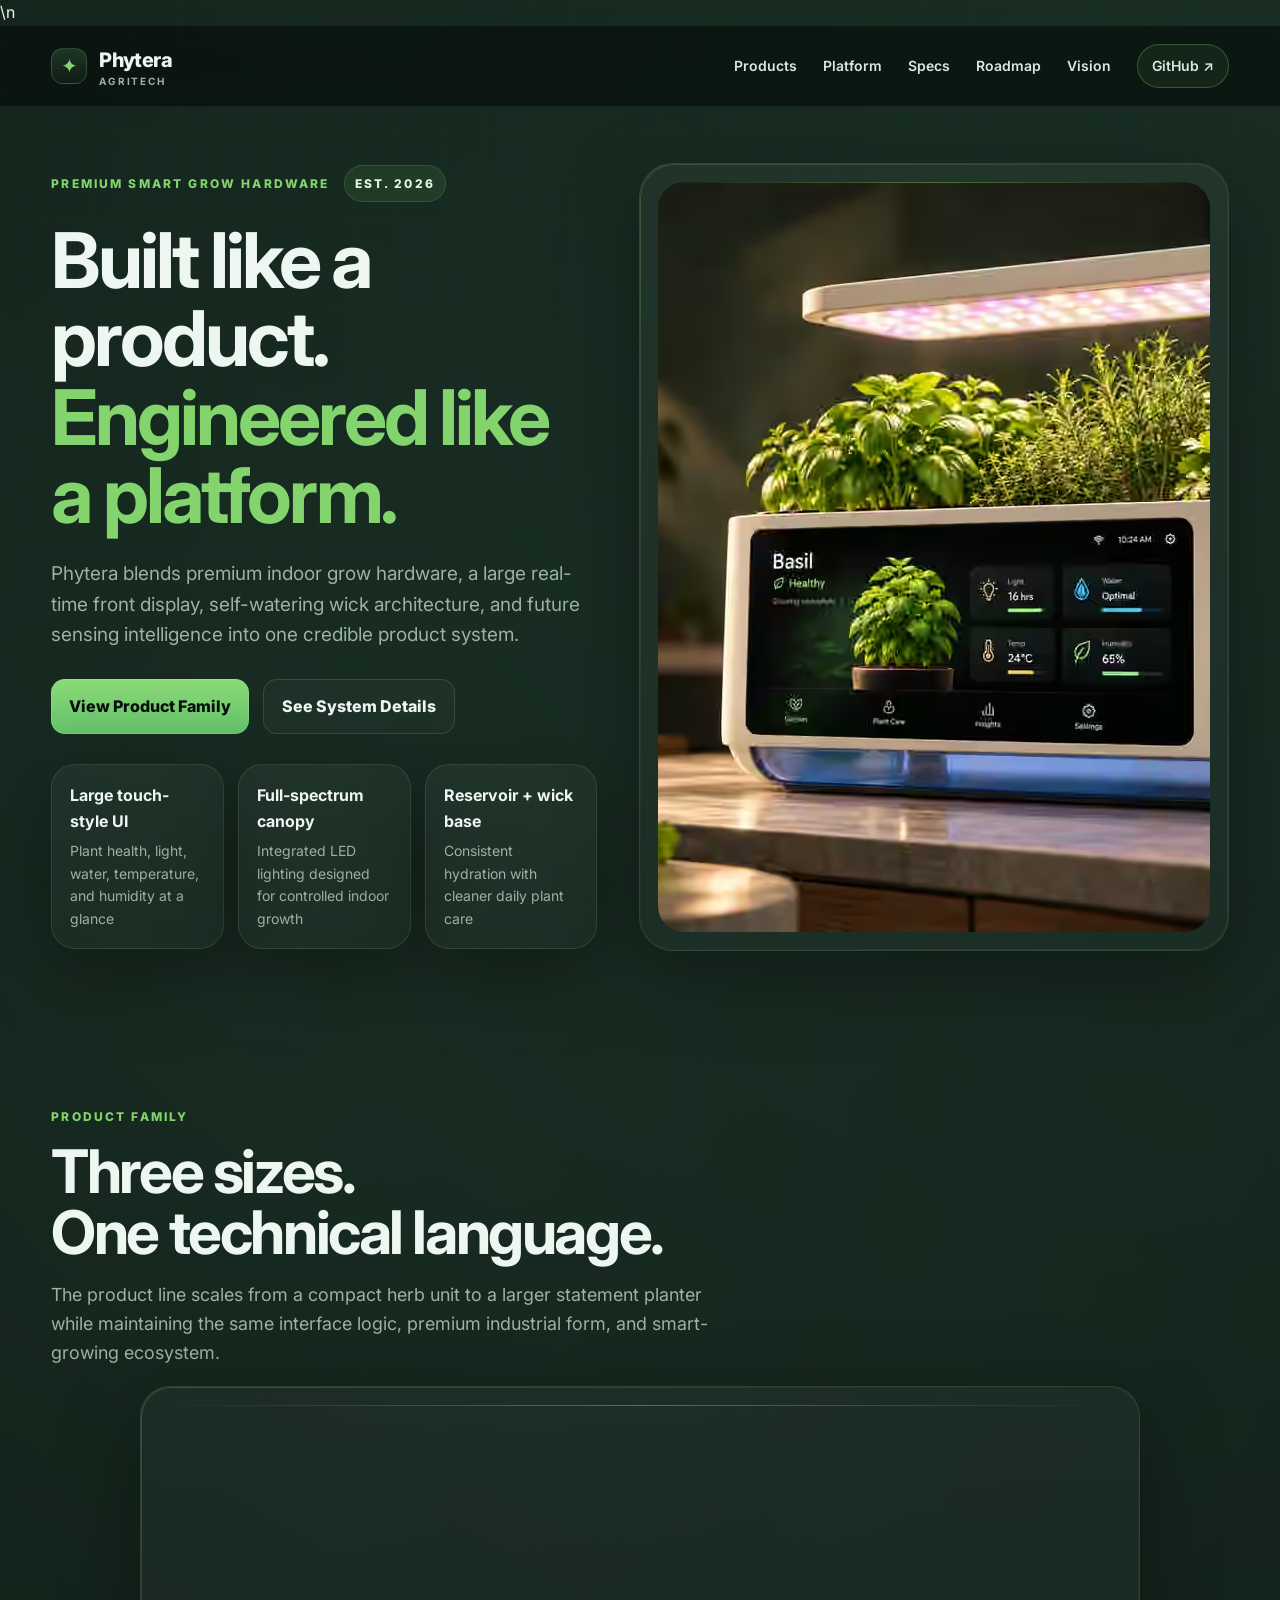
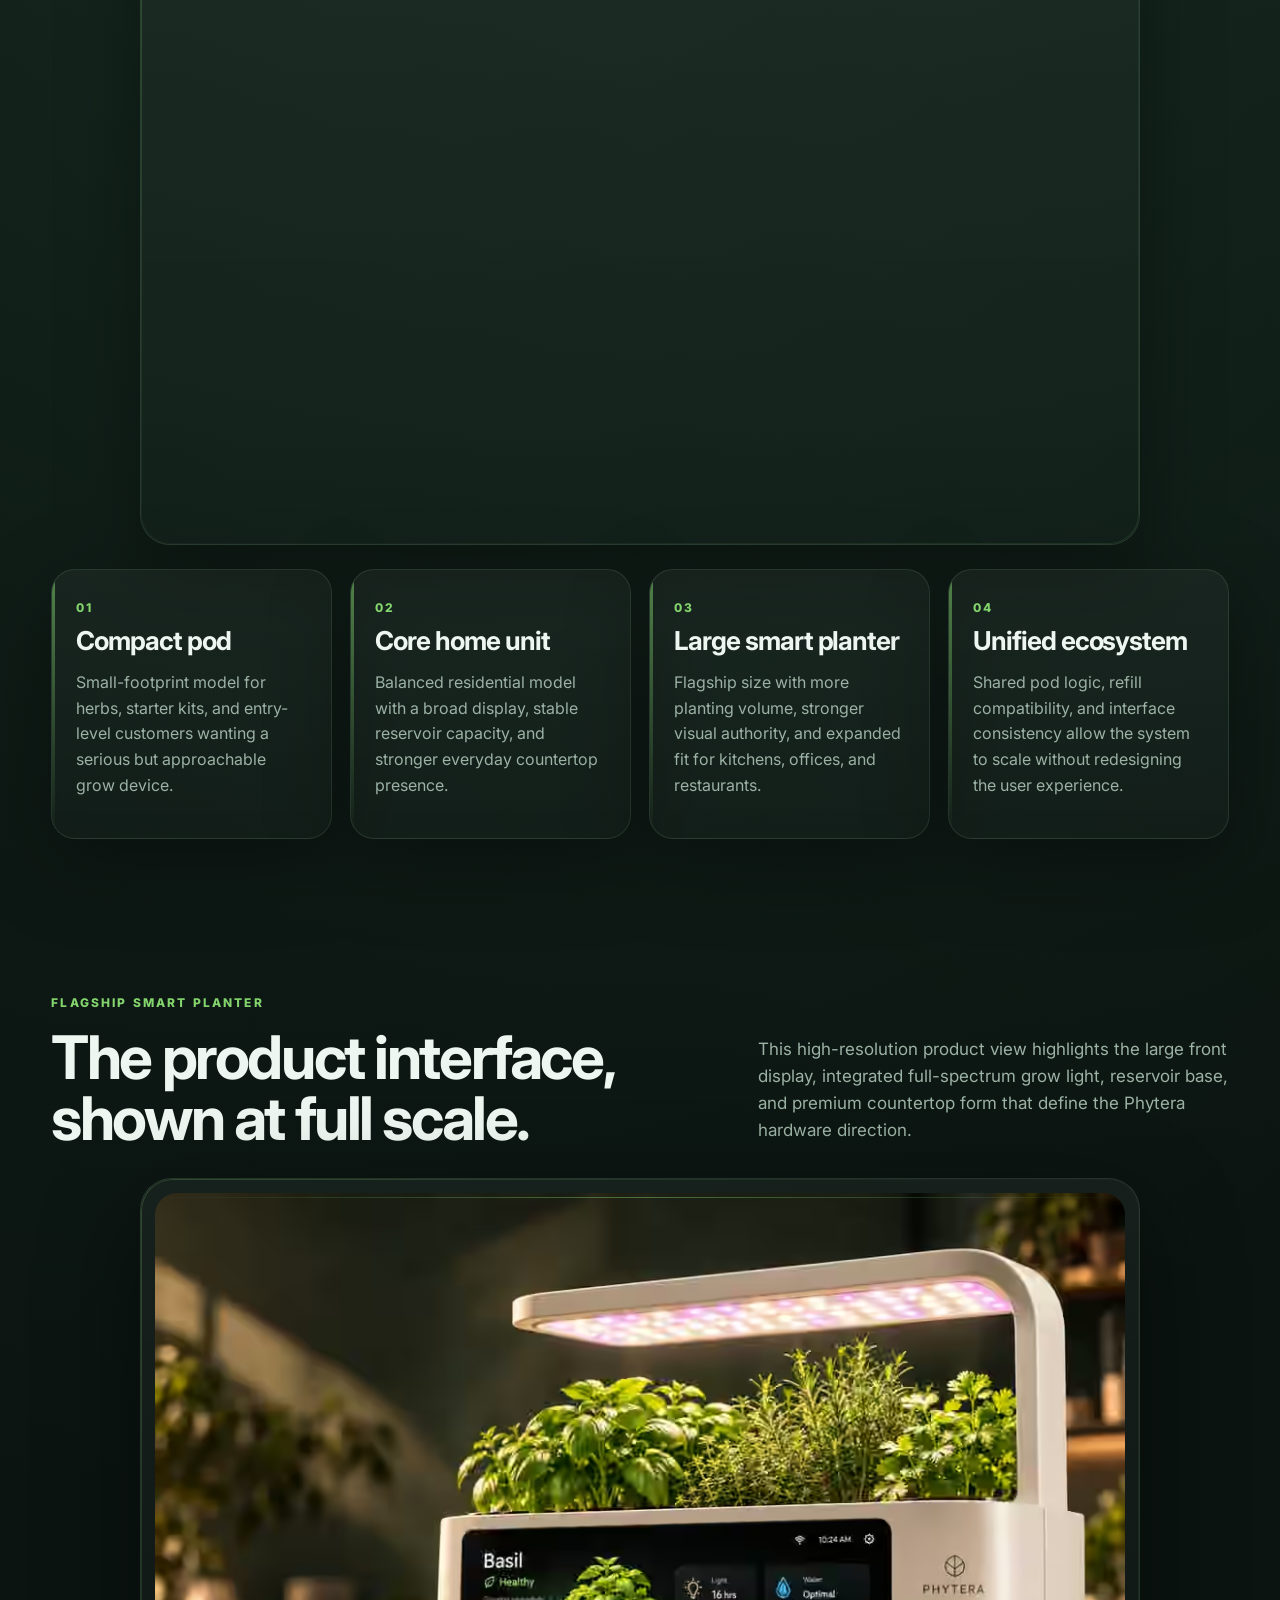
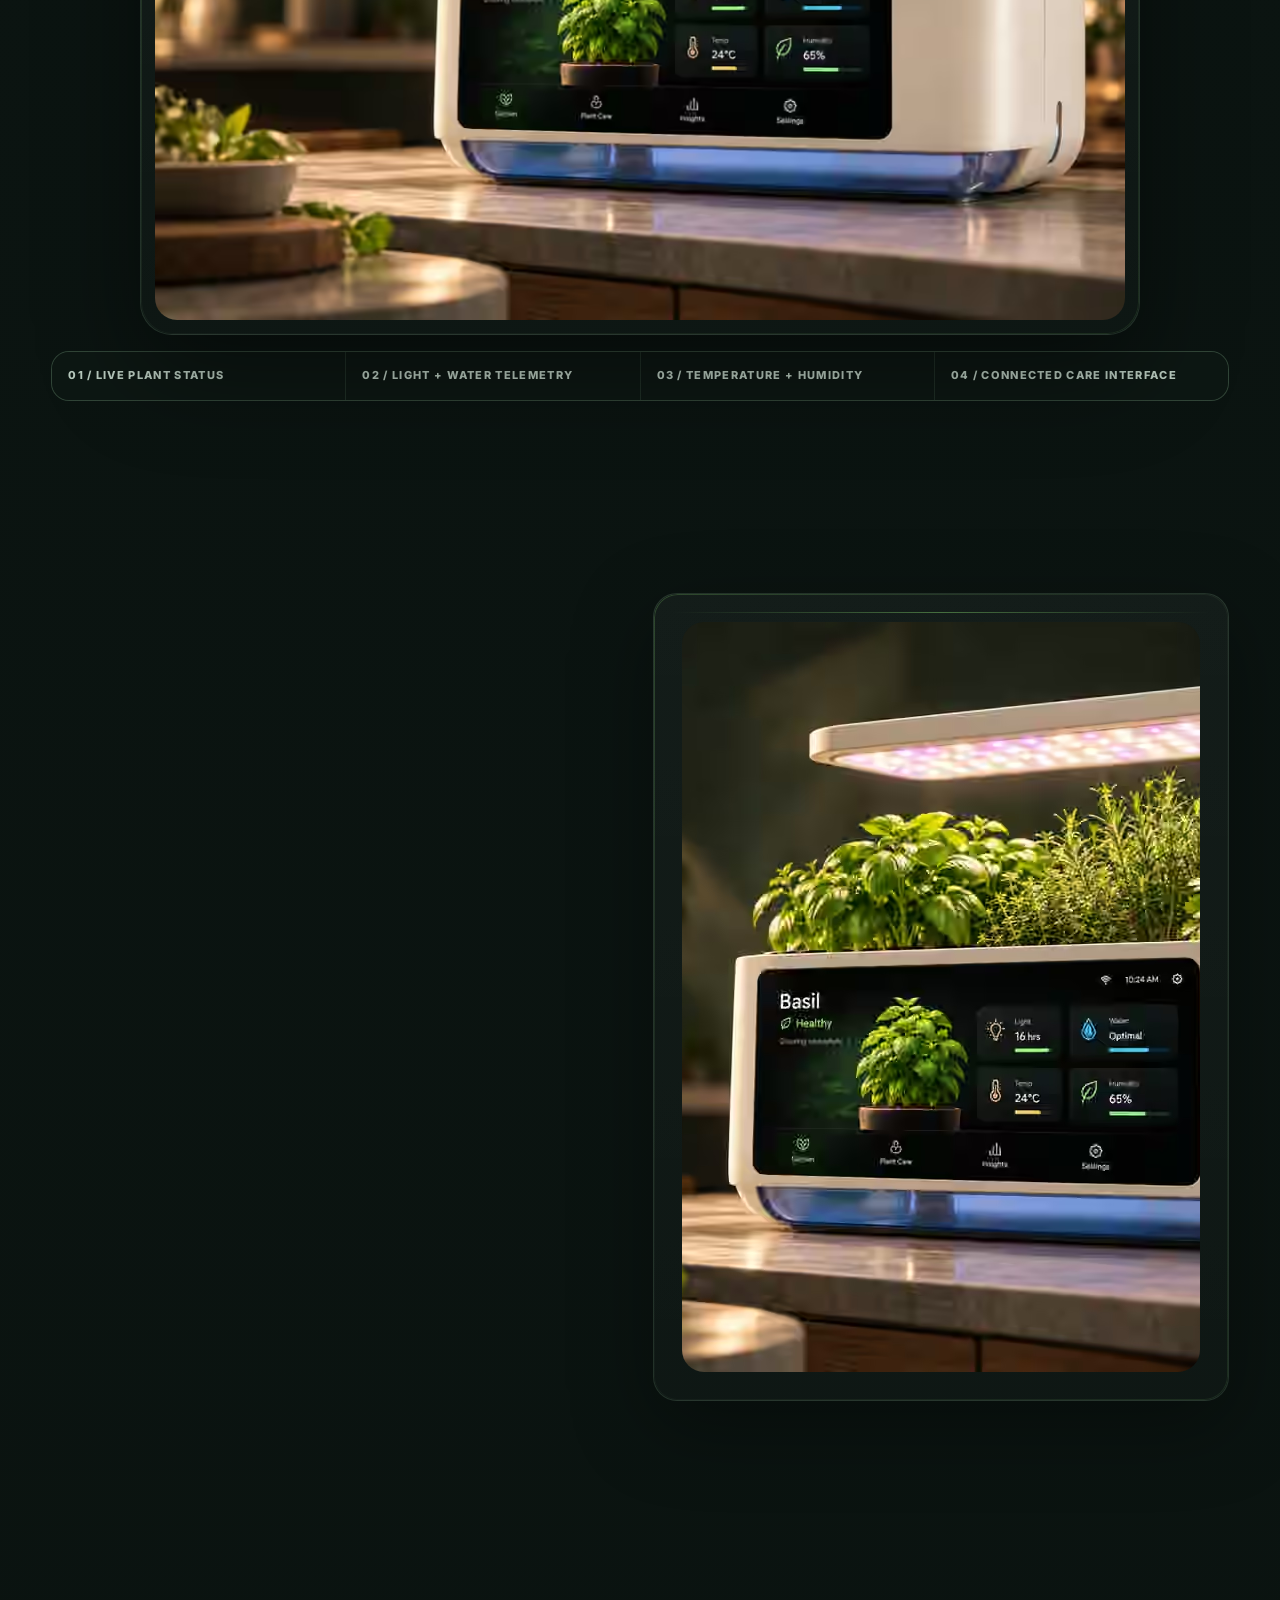
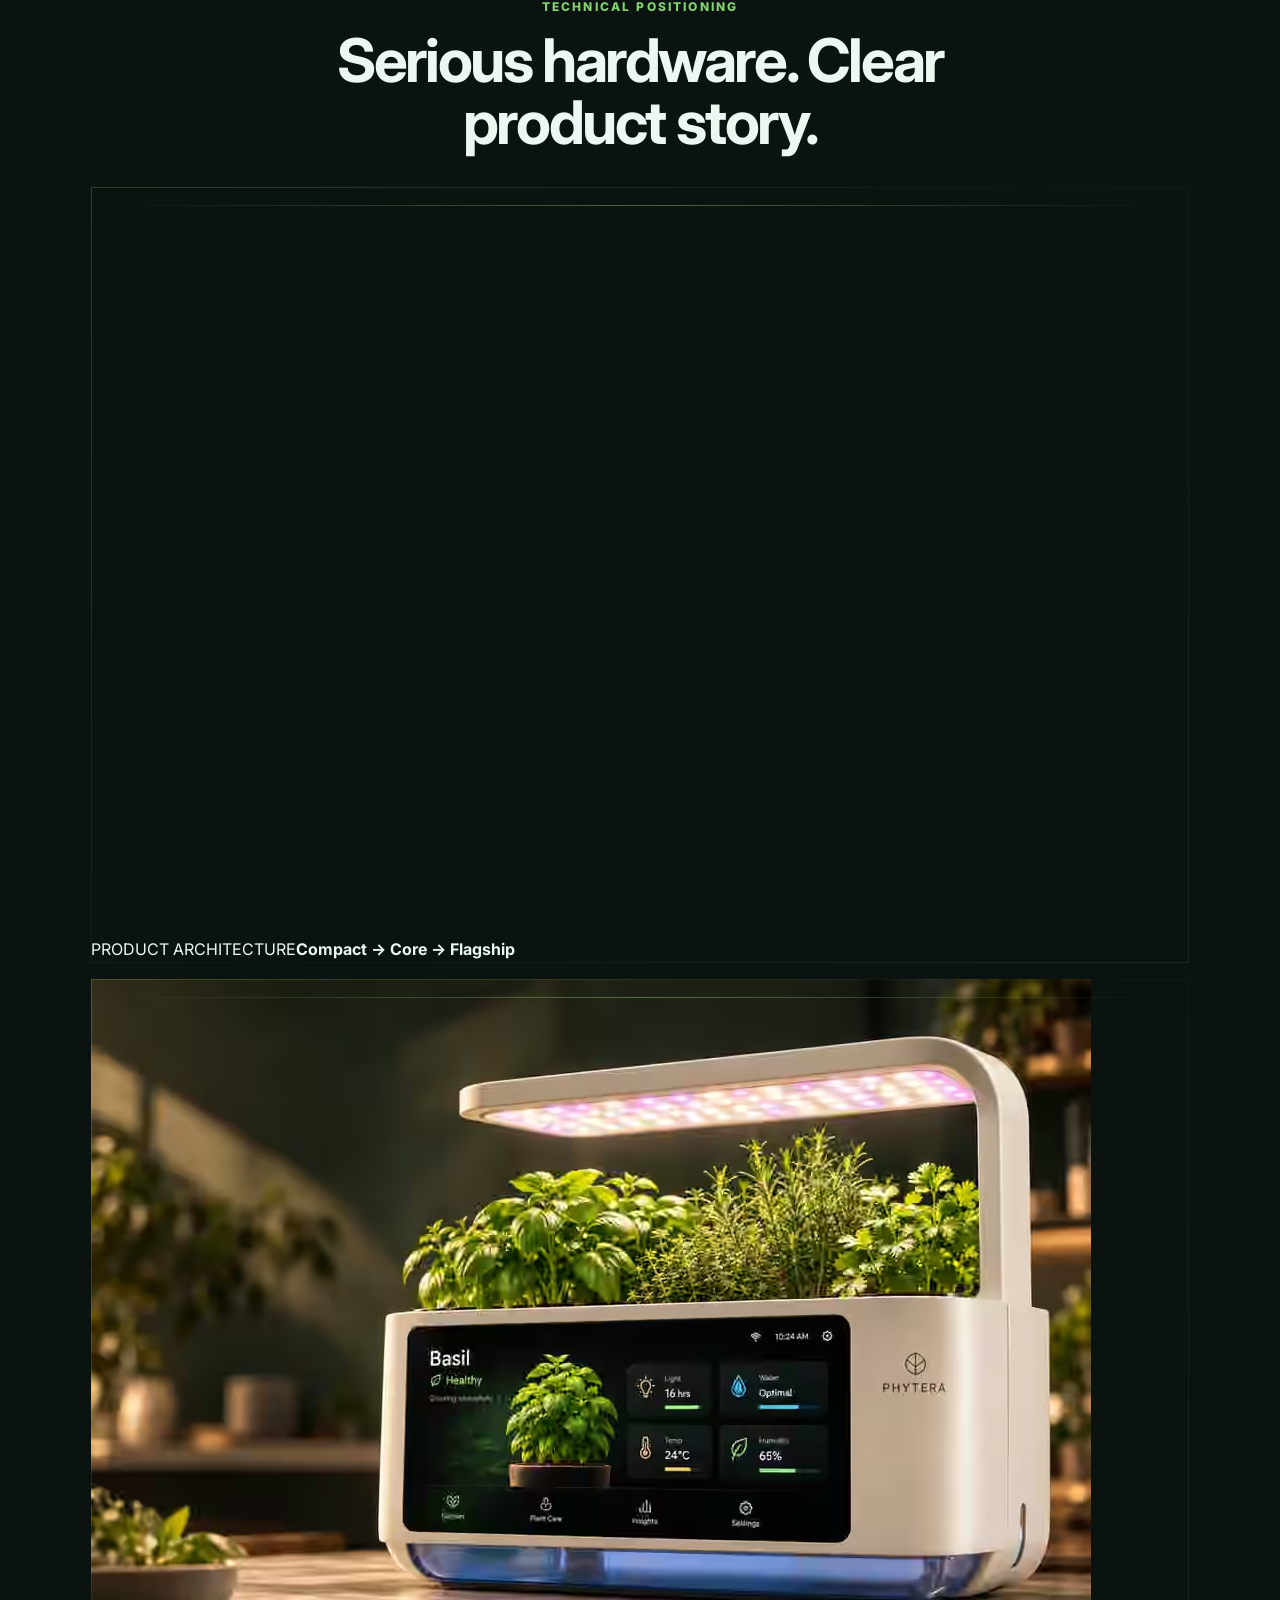
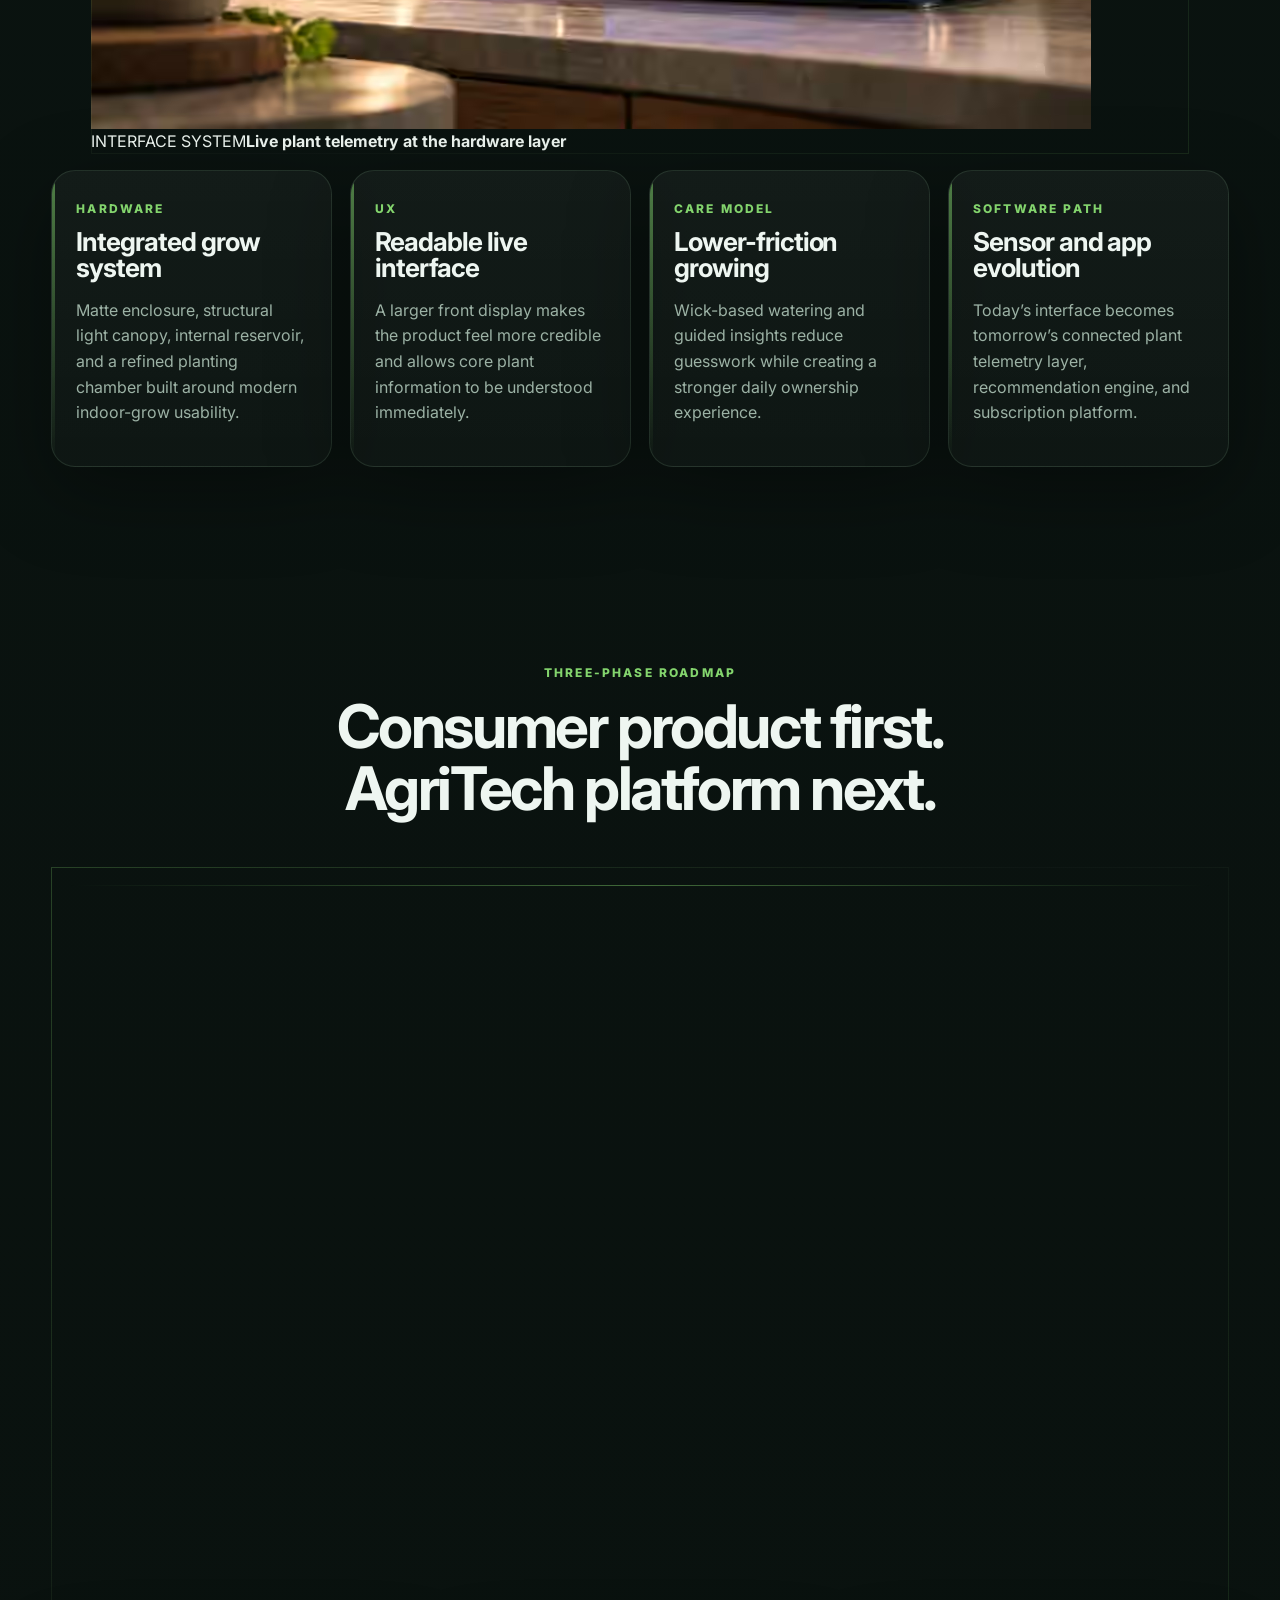
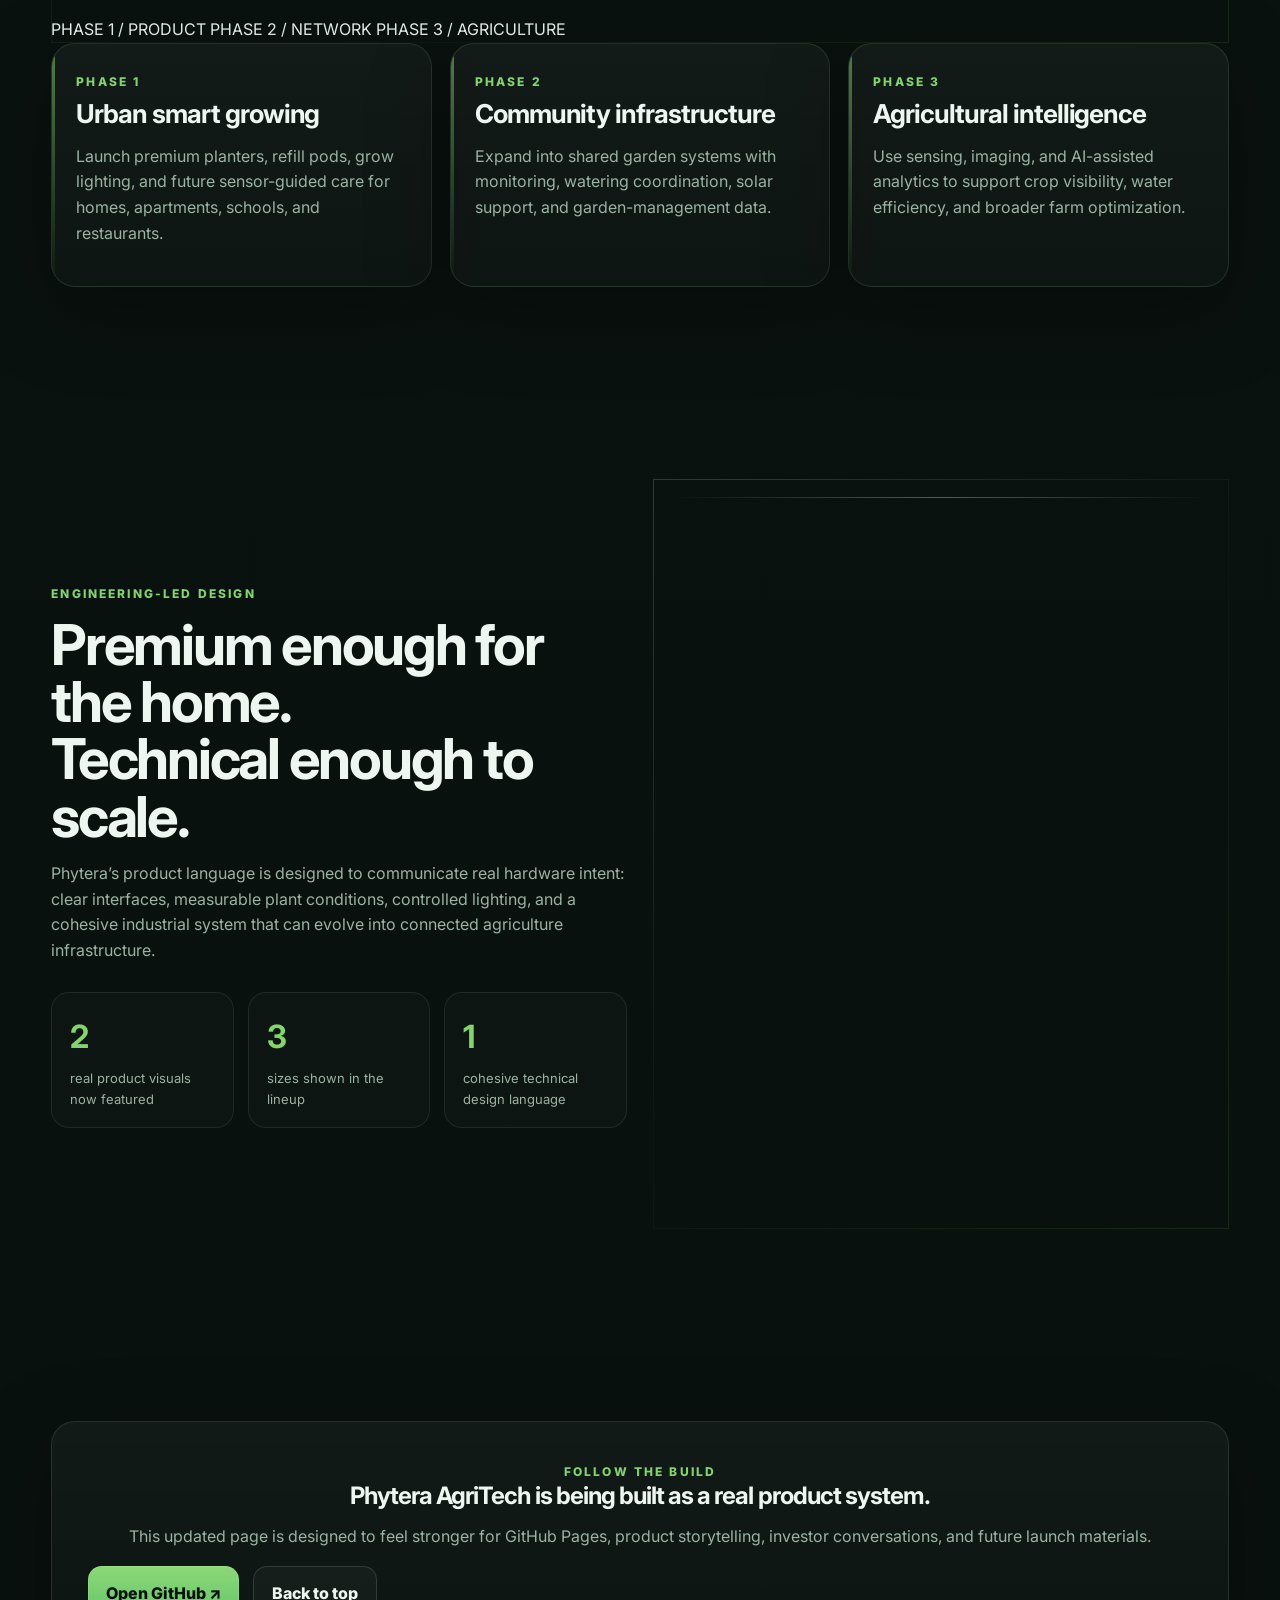
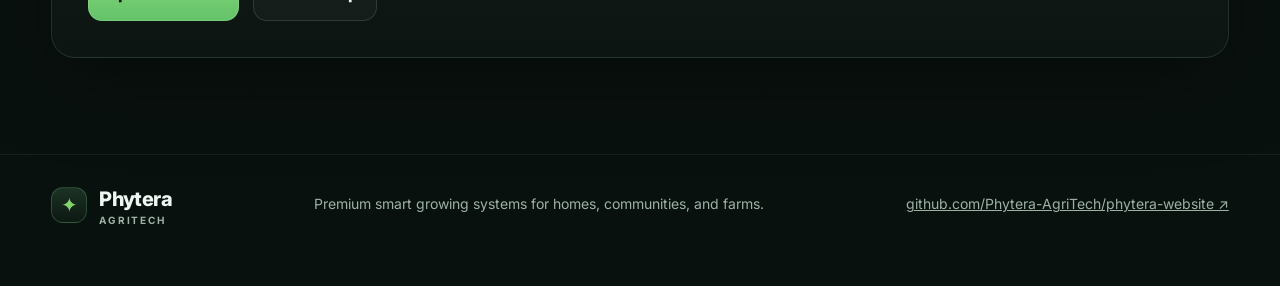
==== commit efeda603: "Fill remaining visual gaps with Phytera product imagery" ====
--- a/index.html
+++ b/index.html
@@ -129,6 +129,16 @@
         <span class="eyebrow">TECHNICAL POSITIONING</span>
         <h2>Serious hardware. Clear product story.</h2>
       </div>
+      <div class="spec-visual-grid reveal">
+        <figure class="spec-visual image-tech-frame">
+          <img src="assets/phytera-planter-lineup-1000.avif" width="1000" height="750" loading="lazy" decoding="async" alt="Phytera smart planter family shown in three sizes" />
+          <figcaption><span>PRODUCT ARCHITECTURE</span><strong>Compact → Core → Flagship</strong></figcaption>
+        </figure>
+        <figure class="spec-visual image-tech-frame">
+          <img src="assets/phytera-smart-planter-1000.avif" width="1000" height="750" loading="lazy" decoding="async" alt="Phytera flagship smart planter interface and integrated grow light" />
+          <figcaption><span>INTERFACE SYSTEM</span><strong>Live plant telemetry at the hardware layer</strong></figcaption>
+        </figure>
+      </div>
       <div class="specs-grid">
         <article class="spec-card reveal"><span class="eyebrow">HARDWARE</span><h3>Integrated grow system</h3><p>Matte enclosure, structural light canopy, internal reservoir, and a refined planting chamber built around modern indoor-grow usability.</p></article>
         <article class="spec-card reveal"><span class="eyebrow">UX</span><h3>Readable live interface</h3><p>A larger front display makes the product feel more credible and allows core plant information to be understood immediately.</p></article>
@@ -139,6 +149,14 @@
 
     <section id="roadmap" class="section roadmap">
       <div class="section-heading centered reveal"><span class="eyebrow">THREE-PHASE ROADMAP</span><h2>Consumer product first. AgriTech platform next.</h2></div>
+      <div class="roadmap-visual-band reveal image-tech-frame">
+        <img src="assets/phytera-planter-lineup-1000.avif" width="1000" height="750" loading="lazy" decoding="async" alt="Phytera product family visual representing the hardware foundation of the three-phase roadmap" />
+        <div class="roadmap-overlay">
+          <span>PHASE 1 / PRODUCT</span>
+          <span>PHASE 2 / NETWORK</span>
+          <span>PHASE 3 / AGRICULTURE</span>
+        </div>
+      </div>
       <div class="timeline">
         <article class="timeline-card reveal"><span class="phase">PHASE 1</span><h3>Urban smart growing</h3><p>Launch premium planters, refill pods, grow lighting, and future sensor-guided care for homes, apartments, schools, and restaurants.</p></article>
         <article class="timeline-card reveal"><span class="phase">PHASE 2</span><h3>Community infrastructure</h3><p>Expand into shared garden systems with monitoring, watering coordination, solar support, and garden-management data.</p></article>
--- a/styles.css
+++ b/styles.css
@@ -1 +1 @@
-:root{--bg:#09110e;--panel:#0f1815;--panel-soft:#131f1a;--panel-border:rgba(180,232,187,.12);--text:#eef6f1;--muted:#9cb2a5;--green:#83d46d;--green-2:#57b87b;--glow:rgba(131,212,109,.22);--white:#fff;--shadow:0 24px 80px rgba(0,0,0,.34)}*{box-sizing:border-box}html{scroll-behavior:smooth}body{margin:0;font-family:Inter,system-ui,-apple-system,BlinkMacSystemFont,"Segoe UI",sans-serif;color:var(--text);background:radial-gradient(circle at top right,rgba(80,140,110,.2),transparent 28%),radial-gradient(circle at 20% 10%,rgba(120,220,160,.08),transparent 24%),linear-gradient(180deg,#08100d 0%,#0b1411 30%,#09110e 100%);line-height:1.6}body::before{content:"";position:fixed;inset:0;pointer-events:none;z-index:-1;background-image:linear-gradient(rgba(131,212,109,.025) 1px,transparent 1px),linear-gradient(90deg,rgba(131,212,109,.025) 1px,transparent 1px);background-size:44px 44px;mask-image:linear-gradient(to bottom,rgba(0,0,0,.8),transparent 70%)}a{color:inherit}img{max-width:100%;display:block}.site-header{position:sticky;top:0;z-index:50;display:flex;align-items:center;justify-content:space-between;padding:18px clamp(22px,4vw,64px);background:rgba(8,16,13,.72);backdrop-filter:blur(16px);border-bottom:1px solid rgba(255,255,255,.06)}.brand{display:flex;align-items:center;gap:12px;text-decoration:none;color:var(--text);font-weight:800;letter-spacing:-.03em;font-size:20px}.brand small{display:block;font-size:10px;letter-spacing:.18em;text-transform:uppercase;color:var(--muted);line-height:1.1;font-weight:700}.brand-mark{width:36px;height:36px;display:grid;place-items:center;border-radius:12px;background:linear-gradient(180deg,rgba(122,204,138,.18),rgba(122,204,138,.04));border:1px solid rgba(122,204,138,.25);color:var(--green)}nav{display:flex;gap:26px;align-items:center}nav a{text-decoration:none;color:#dbe8df;font-weight:600;font-size:14px}.nav-cta{padding:10px 14px;border-radius:999px;border:1px solid rgba(132,212,109,.3);background:rgba(131,212,109,.08)}.menu{display:none;background:none;border:0;color:var(--text);font-size:24px}.section{max-width:1320px;margin:0 auto;padding:96px clamp(22px,4vw,64px)}.hero{display:grid;grid-template-columns:1fr 1.08fr;gap:42px;align-items:center;padding-top:56px;min-height:calc(100vh - 80px)}.eyebrow,.pill,.phase,.num{font-size:12px;letter-spacing:.18em;font-weight:800;text-transform:uppercase}.eyebrow{color:var(--green)}.eyebrow-row{display:flex;gap:14px;align-items:center;flex-wrap:wrap;margin-bottom:20px}.pill{color:#dff6e2;background:rgba(131,212,109,.1);border:1px solid rgba(131,212,109,.18);padding:8px 10px;border-radius:999px}h1,h2,h3{margin:0;line-height:1.02;letter-spacing:-.04em}h1,h2{font-family:"Space Grotesk",Inter,sans-serif}h1{font-size:clamp(48px,6vw,88px)}h1 em,h2 em{font-style:normal;color:var(--green)}.lead{font-size:19px;color:var(--muted);max-width:670px;margin:24px 0 28px}.actions{display:flex;gap:14px;flex-wrap:wrap}.btn{display:inline-flex;align-items:center;justify-content:center;text-decoration:none;padding:14px 18px;border-radius:14px;font-weight:800;transition:.2s ease}.btn:hover{transform:translateY(-2px);box-shadow:0 12px 30px rgba(0,0,0,.2)}.primary{background:linear-gradient(180deg,#8cd978,#63c36a);color:#051009;box-shadow:0 0 0 1px rgba(255,255,255,.12) inset}.secondary{border:1px solid rgba(255,255,255,.12);background:rgba(255,255,255,.03);color:var(--text)}.signal-grid{display:grid;grid-template-columns:repeat(3,1fr);gap:14px;margin-top:30px}.signal-grid div,.info-card,.spec-card,.timeline-card,.panel,.image-panel,.cta-card{background:linear-gradient(180deg,rgba(255,255,255,.04),rgba(255,255,255,.02));border:1px solid var(--panel-border);border-radius:24px;box-shadow:var(--shadow)}.signal-grid div{padding:18px}.signal-grid strong,.mini-stats strong{display:block;font-size:16px;margin-bottom:6px}.signal-grid span{display:block;color:var(--muted);font-size:14px}.hero-card{padding:18px;border-radius:34px;background:linear-gradient(180deg,rgba(255,255,255,.04),rgba(255,255,255,.02));border:1px solid rgba(255,255,255,.09);box-shadow:var(--shadow)}.hero-card img{border-radius:26px;width:100%;aspect-ratio:4/3;object-fit:cover}.section-dark{padding-top:56px}.section-heading{max-width:760px}.section-heading h2{font-size:clamp(38px,4.7vw,66px);margin-top:12px}.section-heading p{color:var(--muted);font-size:18px;max-width:680px}.section-heading h2,.technical-layout h2{max-width:900px}.centered{text-align:center;margin:0 auto 48px}.lineup-card{padding:18px;background:linear-gradient(180deg,rgba(255,255,255,.03),rgba(255,255,255,.015));border:1px solid var(--panel-border);border-radius:30px;box-shadow:var(--shadow)}.lineup-card img{border-radius:20px;aspect-ratio:4/3;object-fit:cover;width:100%;height:auto}.product-grid,.specs-grid,.timeline{display:grid;gap:18px}.product-grid{grid-template-columns:repeat(3,1fr);margin-top:24px}.product-grid-4{grid-template-columns:repeat(4,1fr)}.info-card,.spec-card,.timeline-card{padding:24px;position:relative;overflow:hidden}.info-card::after,.spec-card::after,.timeline-card::after{content:"";position:absolute;left:0;top:0;width:3px;height:100%;background:linear-gradient(180deg,var(--green),transparent);opacity:.55}.info-card h3,.spec-card h3,.timeline-card h3{font-size:26px;margin:8px 0 10px}.info-card p,.spec-card p,.timeline-card p,.panel p,.cta-card p,.showcase-copy p{color:var(--muted)}.num,.phase{color:var(--green);font-family:"Space Grotesk",Inter,sans-serif}.two-col,.showcase{display:grid;grid-template-columns:1fr 1fr;gap:26px;align-items:center}.panel,.image-panel{padding:28px}.technical-layout .panel h2{font-size:clamp(36px,4vw,58px);margin:12px 0 16px;font-family:"Space Grotesk",Inter,sans-serif}.image-panel img,.showcase-image img{border-radius:22px;width:100%;aspect-ratio:4/3;object-fit:cover}.feature-list{list-style:none;padding:0;margin:22px 0 0;display:grid;gap:12px}.feature-list li{position:relative;padding-left:22px;color:#d9e7de}.feature-list li::before{content:"•";position:absolute;left:0;top:0;color:var(--green);font-size:18px}.specs .section-heading{margin-bottom:34px}.specs-grid{grid-template-columns:repeat(4,1fr)}.timeline{grid-template-columns:repeat(3,1fr)}.showcase-copy h2{font-size:clamp(36px,4.4vw,60px);margin:10px 0 16px;font-family:"Space Grotesk",Inter,sans-serif}.mini-stats{display:grid;grid-template-columns:repeat(3,1fr);gap:14px;margin-top:28px}.mini-stats div{padding:18px;border-radius:18px;border:1px solid rgba(255,255,255,.08);background:rgba(255,255,255,.02)}.mini-stats strong{font-size:32px;color:var(--green);font-family:"Space Grotesk",Inter,sans-serif}.mini-stats span{display:block;color:var(--muted);font-size:13px;margin-top:6px}.cta-card{padding:36px;text-align:center}.image-tech-frame{position:relative;overflow:hidden}.image-tech-frame::before{content:"";position:absolute;inset:0;border-radius:inherit;padding:1px;background:linear-gradient(135deg,rgba(131,212,109,.25),rgba(255,255,255,.02),rgba(131,212,109,.12));-webkit-mask:linear-gradient(#fff 0 0) content-box,linear-gradient(#fff 0 0);-webkit-mask-composite:xor;mask-composite:exclude;pointer-events:none}.image-tech-frame::after{content:"";position:absolute;left:18px;right:18px;top:18px;height:1px;background:linear-gradient(90deg,transparent,rgba(131,212,109,.45),transparent);pointer-events:none}footer{max-width:1320px;margin:0 auto;padding:24px clamp(22px,4vw,64px) 56px;display:flex;justify-content:space-between;align-items:center;gap:18px;color:var(--muted);font-size:14px;border-top:1px solid rgba(255,255,255,.06)}.reveal{opacity:0;transform:translateY(18px);transition:opacity .7s ease,transform .7s ease}.reveal.visible{opacity:1;transform:none}@media(max-width:1100px){.hero,.two-col,.showcase,.specs-grid,.timeline,.product-grid{grid-template-columns:1fr 1fr}.hero{min-height:auto}.signal-grid{grid-template-columns:1fr}.specs-grid,.product-grid-4{grid-template-columns:1fr 1fr}}@media(max-width:840px){.menu{display:block}nav{display:none;position:absolute;left:20px;right:20px;top:76px;flex-direction:column;align-items:stretch;padding:18px;border-radius:18px;background:#0f1915;border:1px solid rgba(255,255,255,.08)}nav.open{display:flex}.hero,.two-col,.showcase,.product-grid,.specs-grid,.timeline,.product-grid-4{grid-template-columns:1fr}.section{padding-top:76px;padding-bottom:76px}footer{flex-direction:column;align-items:flex-start}}@media(max-width:560px){h1{font-size:46px}.section-heading h2,.showcase-copy h2{font-size:38px}.mini-stats{grid-template-columns:1fr}}.flagship-feature{padding-top:54px}.flagship-head{display:grid;grid-template-columns:1.05fr .75fr;gap:48px;align-items:end;margin-bottom:28px}.flagship-head h2{font-family:"Space Grotesk",Inter,sans-serif;font-size:clamp(38px,4.7vw,66px);margin-top:12px;max-width:780px}.flagship-head p{color:var(--muted);font-size:17px;margin:0 0 5px}.flagship-wide{padding:14px;border-radius:32px;background:linear-gradient(180deg,rgba(255,255,255,.045),rgba(255,255,255,.015));border:1px solid var(--panel-border);box-shadow:0 34px 100px rgba(0,0,0,.45)}.flagship-wide img{display:block;width:100%;height:auto;aspect-ratio:4/3;object-fit:cover;border-radius:22px}.flagship-data{display:grid;grid-template-columns:repeat(4,1fr);gap:1px;margin-top:16px;border:1px solid var(--panel-border);border-radius:18px;overflow:hidden;background:var(--panel-border)}.flagship-data span{background:#0d1713;padding:15px 16px;color:#b9cbbf;font-size:11px;font-weight:800;letter-spacing:.12em}.hero-card img,.lineup-card img,.image-panel img,.showcase-image img,.flagship-wide img{image-rendering:auto;-webkit-font-smoothing:antialiased}@media(max-width:840px){.flagship-head{grid-template-columns:1fr;gap:18px}.flagship-data{grid-template-columns:1fr 1fr}}@media(max-width:560px){.flagship-data{grid-template-columns:1fr}}+:root{--bg:#09110e;--panel:#0f1815;--panel-soft:#131f1a;--panel-border:rgba(180,232,187,.12);--text:#eef6f1;--muted:#9cb2a5;--green:#83d46d;--green-2:#57b87b;--glow:rgba(131,212,109,.22);--white:#fff;--shadow:0 24px 80px rgba(0,0,0,.34)}*{box-sizing:border-box}html{scroll-behavior:smooth}body{margin:0;font-family:Inter,system-ui,-apple-system,BlinkMacSystemFont,"Segoe UI",sans-serif;color:var(--text);background:radial-gradient(circle at top right,rgba(80,140,110,.2),transparent 28%),radial-gradient(circle at 20% 10%,rgba(120,220,160,.08),transparent 24%),linear-gradient(180deg,#08100d 0%,#0b1411 30%,#09110e 100%);line-height:1.6}body::before{content:"";position:fixed;inset:0;pointer-events:none;z-index:-1;background-image:linear-gradient(rgba(131,212,109,.025) 1px,transparent 1px),linear-gradient(90deg,rgba(131,212,109,.025) 1px,transparent 1px);background-size:44px 44px;mask-image:linear-gradient(to bottom,rgba(0,0,0,.8),transparent 70%)}a{color:inherit}img{max-width:100%;display:block}.site-header{position:sticky;top:0;z-index:50;display:flex;align-items:center;justify-content:space-between;padding:18px clamp(22px,4vw,64px);background:rgba(8,16,13,.72);backdrop-filter:blur(16px);border-bottom:1px solid rgba(255,255,255,.06)}.brand{display:flex;align-items:center;gap:12px;text-decoration:none;color:var(--text);font-weight:800;letter-spacing:-.03em;font-size:20px}.brand small{display:block;font-size:10px;letter-spacing:.18em;text-transform:uppercase;color:var(--muted);line-height:1.1;font-weight:700}.brand-mark{width:36px;height:36px;display:grid;place-items:center;border-radius:12px;background:linear-gradient(180deg,rgba(122,204,138,.18),rgba(122,204,138,.04));border:1px solid rgba(122,204,138,.25);color:var(--green)}nav{display:flex;gap:26px;align-items:center}nav a{text-decoration:none;color:#dbe8df;font-weight:600;font-size:14px}.nav-cta{padding:10px 14px;border-radius:999px;border:1px solid rgba(132,212,109,.3);background:rgba(131,212,109,.08)}.menu{display:none;background:none;border:0;color:var(--text);font-size:24px}.section{max-width:1320px;margin:0 auto;padding:96px clamp(22px,4vw,64px)}.hero{display:grid;grid-template-columns:1fr 1.08fr;gap:42px;align-items:center;padding-top:56px;min-height:calc(100vh - 80px)}.eyebrow,.pill,.phase,.num{font-size:12px;letter-spacing:.18em;font-weight:800;text-transform:uppercase}.eyebrow{color:var(--green)}.eyebrow-row{display:flex;gap:14px;align-items:center;flex-wrap:wrap;margin-bottom:20px}.pill{color:#dff6e2;background:rgba(131,212,109,.1);border:1px solid rgba(131,212,109,.18);padding:8px 10px;border-radius:999px}h1,h2,h3{margin:0;line-height:1.02;letter-spacing:-.04em}h1,h2{font-family:"Space Grotesk",Inter,sans-serif}h1{font-size:clamp(48px,6vw,88px)}h1 em,h2 em{font-style:normal;color:var(--green)}.lead{font-size:19px;color:var(--muted);max-width:670px;margin:24px 0 28px}.actions{display:flex;gap:14px;flex-wrap:wrap}.btn{display:inline-flex;align-items:center;justify-content:center;text-decoration:none;padding:14px 18px;border-radius:14px;font-weight:800;transition:.2s ease}.btn:hover{transform:translateY(-2px);box-shadow:0 12px 30px rgba(0,0,0,.2)}.primary{background:linear-gradient(180deg,#8cd978,#63c36a);color:#051009;box-shadow:0 0 0 1px rgba(255,255,255,.12) inset}.secondary{border:1px solid rgba(255,255,255,.12);background:rgba(255,255,255,.03);color:var(--text)}.signal-grid{display:grid;grid-template-columns:repeat(3,1fr);gap:14px;margin-top:30px}.signal-grid div,.info-card,.spec-card,.timeline-card,.panel,.image-panel,.cta-card{background:linear-gradient(180deg,rgba(255,255,255,.04),rgba(255,255,255,.02));border:1px solid var(--panel-border);border-radius:24px;box-shadow:var(--shadow)}.signal-grid div{padding:18px}.signal-grid strong,.mini-stats strong{display:block;font-size:16px;margin-bottom:6px}.signal-grid span{display:block;color:var(--muted);font-size:14px}.hero-card{max-width:760px;margin-left:auto;margin-right:auto;padding:18px;border-radius:34px;background:linear-gradient(180deg,rgba(255,255,255,.04),rgba(255,255,255,.02));border:1px solid rgba(255,255,255,.09);box-shadow:var(--shadow)}.hero-card img{border-radius:26px;width:100%;aspect-ratio:4/3;object-fit:cover}.section-dark{padding-top:56px}.section-heading{max-width:760px}.section-heading h2{font-size:clamp(38px,4.7vw,66px);margin-top:12px}.section-heading p{color:var(--muted);font-size:18px;max-width:680px}.section-heading h2,.technical-layout h2{max-width:900px}.centered{text-align:center;margin:0 auto 48px}.lineup-card{padding:18px;background:linear-gradient(180deg,rgba(255,255,255,.03),rgba(255,255,255,.015));border:1px solid var(--panel-border);border-radius:30px;box-shadow:var(--shadow);max-width:1000px;margin-left:auto;margin-right:auto}.lineup-card img{border-radius:20px;aspect-ratio:4/3;object-fit:cover;width:100%;height:auto}.product-grid,.specs-grid,.timeline{display:grid;gap:18px}.product-grid{grid-template-columns:repeat(3,1fr);margin-top:24px}.product-grid-4{grid-template-columns:repeat(4,1fr)}.info-card,.spec-card,.timeline-card{padding:24px;position:relative;overflow:hidden}.info-card::after,.spec-card::after,.timeline-card::after{content:"";position:absolute;left:0;top:0;width:3px;height:100%;background:linear-gradient(180deg,var(--green),transparent);opacity:.55}.info-card h3,.spec-card h3,.timeline-card h3{font-size:26px;margin:8px 0 10px}.info-card p,.spec-card p,.timeline-card p,.panel p,.cta-card p,.showcase-copy p{color:var(--muted)}.num,.phase{color:var(--green);font-family:"Space Grotesk",Inter,sans-serif}.two-col,.showcase{display:grid;grid-template-columns:1fr 1fr;gap:26px;align-items:center}.panel,.image-panel{padding:28px}.technical-layout .panel h2{font-size:clamp(36px,4vw,58px);margin:12px 0 16px;font-family:"Space Grotesk",Inter,sans-serif}.image-panel img,.showcase-image img{border-radius:22px;width:100%;aspect-ratio:4/3;object-fit:cover}.feature-list{list-style:none;padding:0;margin:22px 0 0;display:grid;gap:12px}.feature-list li{position:relative;padding-left:22px;color:#d9e7de}.feature-list li::before{content:"•";position:absolute;left:0;top:0;color:var(--green);font-size:18px}.specs .section-heading{margin-bottom:34px}.specs-grid{grid-template-columns:repeat(4,1fr)}.timeline{grid-template-columns:repeat(3,1fr)}.showcase-copy h2{font-size:clamp(36px,4.4vw,60px);margin:10px 0 16px;font-family:"Space Grotesk",Inter,sans-serif}.mini-stats{display:grid;grid-template-columns:repeat(3,1fr);gap:14px;margin-top:28px}.mini-stats div{padding:18px;border-radius:18px;border:1px solid rgba(255,255,255,.08);background:rgba(255,255,255,.02)}.mini-stats strong{font-size:32px;color:var(--green);font-family:"Space Grotesk",Inter,sans-serif}.mini-stats span{display:block;color:var(--muted);font-size:13px;margin-top:6px}.cta-card{padding:36px;text-align:center}.image-tech-frame{position:relative;overflow:hidden}.image-tech-frame::before{content:"";position:absolute;inset:0;border-radius:inherit;padding:1px;background:linear-gradient(135deg,rgba(131,212,109,.25),rgba(255,255,255,.02),rgba(131,212,109,.12));-webkit-mask:linear-gradient(#fff 0 0) content-box,linear-gradient(#fff 0 0);-webkit-mask-composite:xor;mask-composite:exclude;pointer-events:none}.image-tech-frame::after{content:"";position:absolute;left:18px;right:18px;top:18px;height:1px;background:linear-gradient(90deg,transparent,rgba(131,212,109,.45),transparent);pointer-events:none}footer{max-width:1320px;margin:0 auto;padding:24px clamp(22px,4vw,64px) 56px;display:flex;justify-content:space-between;align-items:center;gap:18px;color:var(--muted);font-size:14px;border-top:1px solid rgba(255,255,255,.06)}.reveal{opacity:0;transform:translateY(18px);transition:opacity .7s ease,transform .7s ease}.reveal.visible{opacity:1;transform:none}@media(max-width:1100px){.hero,.two-col,.showcase,.specs-grid,.timeline,.product-grid{grid-template-columns:1fr 1fr}.hero{min-height:auto}.signal-grid{grid-template-columns:1fr}.specs-grid,.product-grid-4{grid-template-columns:1fr 1fr}}@media(max-width:840px){.menu{display:block}nav{display:none;position:absolute;left:20px;right:20px;top:76px;flex-direction:column;align-items:stretch;padding:18px;border-radius:18px;background:#0f1915;border:1px solid rgba(255,255,255,.08)}nav.open{display:flex}.hero,.two-col,.showcase,.product-grid,.specs-grid,.timeline,.product-grid-4{grid-template-columns:1fr}.section{padding-top:76px;padding-bottom:76px}footer{flex-direction:column;align-items:flex-start}}@media(max-width:560px){h1{font-size:46px}.section-heading h2,.showcase-copy h2{font-size:38px}.mini-stats{grid-template-columns:1fr}}.flagship-feature{padding-top:54px}.flagship-head{display:grid;grid-template-columns:1.05fr .75fr;gap:48px;align-items:end;margin-bottom:28px}.flagship-head h2{font-family:"Space Grotesk",Inter,sans-serif;font-size:clamp(38px,4.7vw,66px);margin-top:12px;max-width:780px}.flagship-head p{color:var(--muted);font-size:17px;margin:0 0 5px}.flagship-wide{padding:14px;border-radius:32px;background:linear-gradient(180deg,rgba(255,255,255,.045),rgba(255,255,255,.015));border:1px solid var(--panel-border);box-shadow:0 34px 100px rgba(0,0,0,.45);max-width:1000px;margin-left:auto;margin-right:auto}.flagship-wide img{display:block;width:100%;height:auto;aspect-ratio:4/3;object-fit:cover;border-radius:22px}.flagship-data{display:grid;grid-template-columns:repeat(4,1fr);gap:1px;margin-top:16px;border:1px solid var(--panel-border);border-radius:18px;overflow:hidden;background:var(--panel-border)}.flagship-data span{background:#0d1713;padding:15px 16px;color:#b9cbbf;font-size:11px;font-weight:800;letter-spacing:.12em}.hero-card img,.lineup-card img,.image-panel img,.showcase-image img,.flagship-wide img{image-rendering:auto;-webkit-font-smoothing:antialiased}@media(max-width:840px){.flagship-head{grid-template-columns:1fr;gap:18px}.flagship-data{grid-template-columns:1fr 1fr}}@media(max-width:560px){.flagship-data{grid-template-columns:1fr}}
